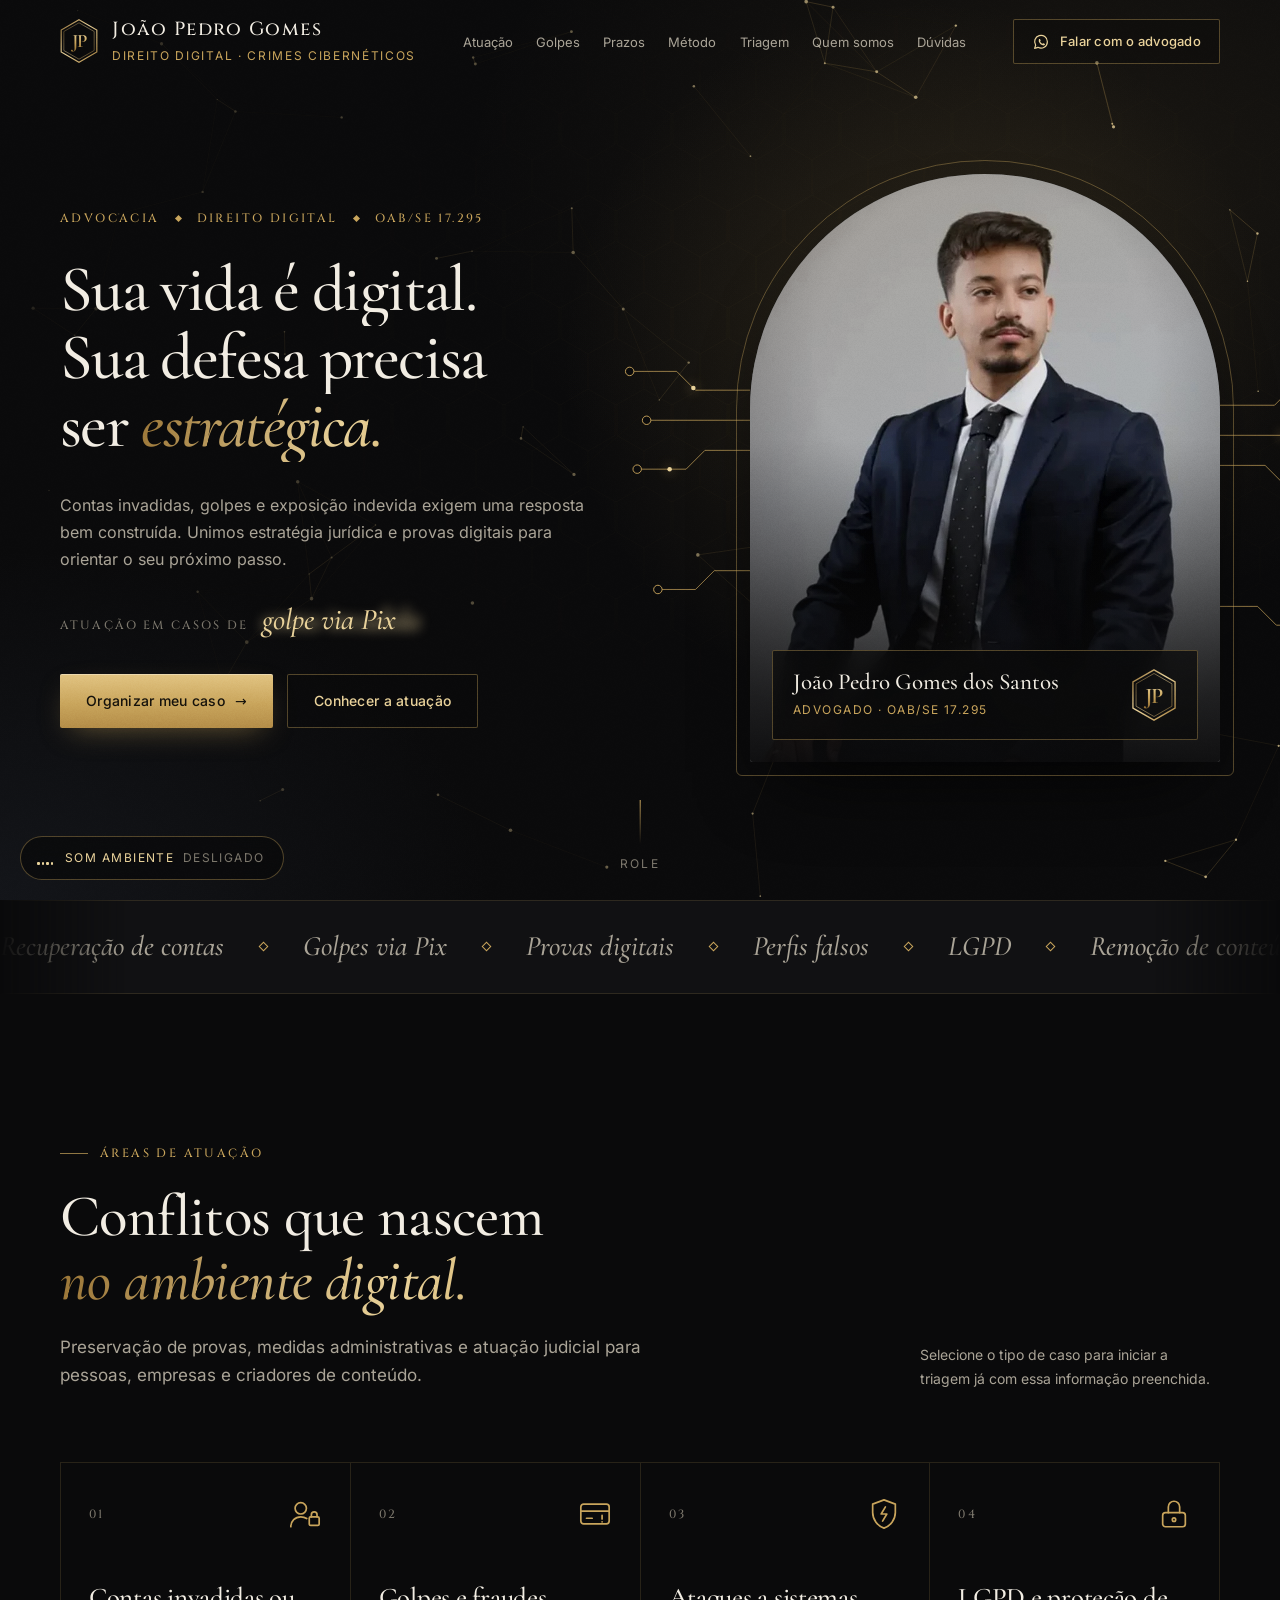
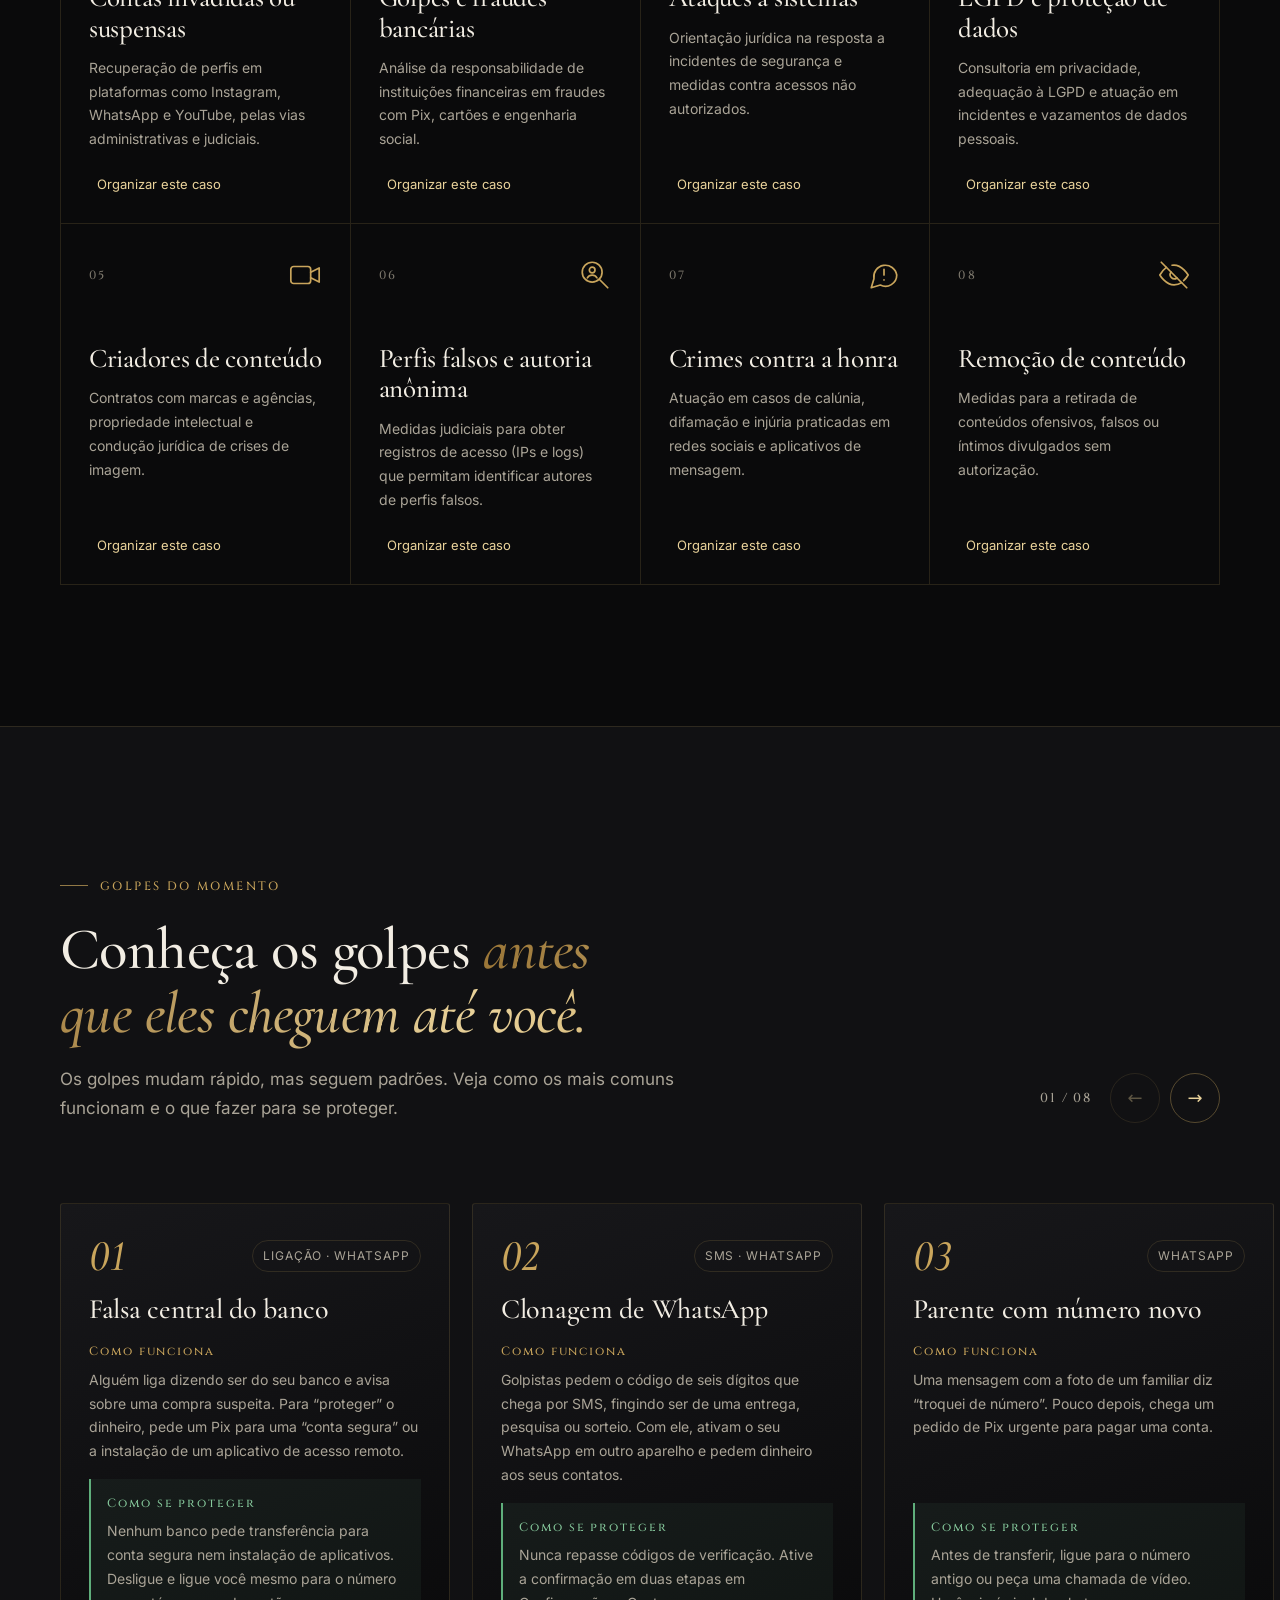
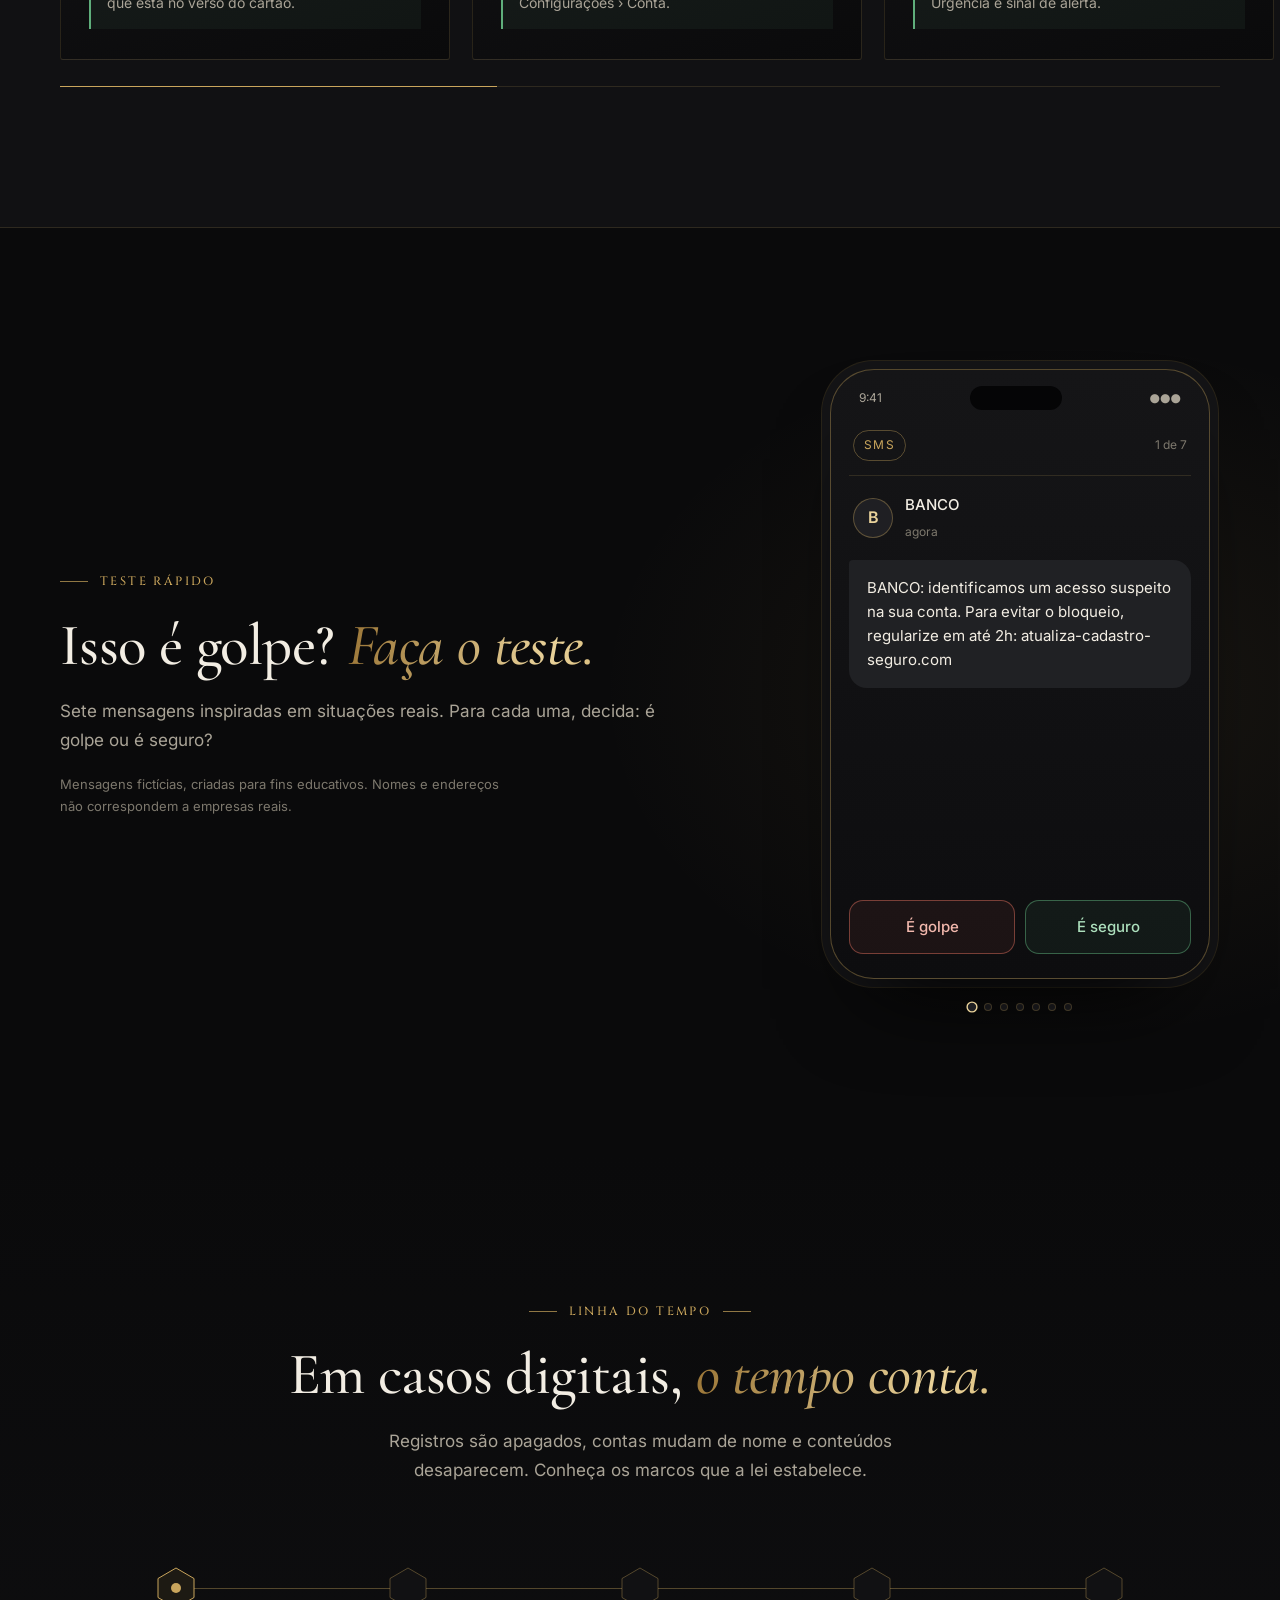
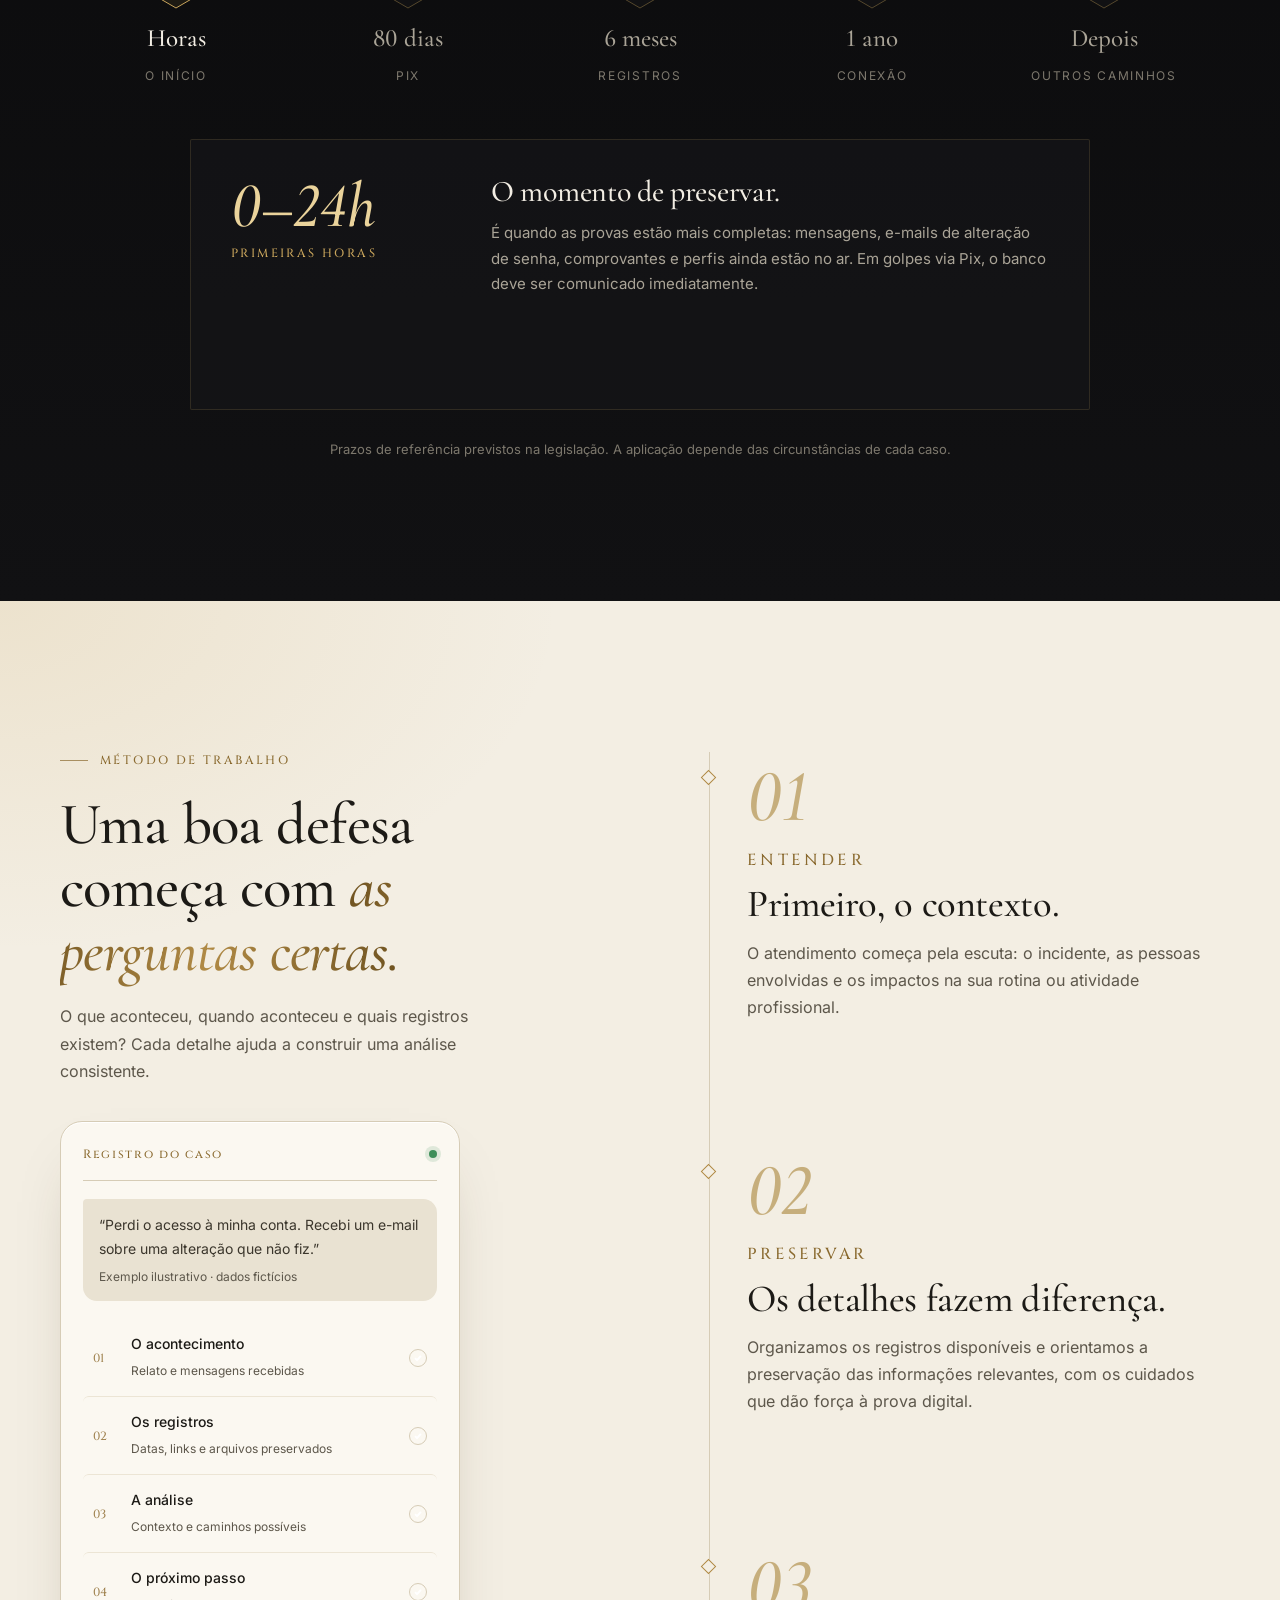
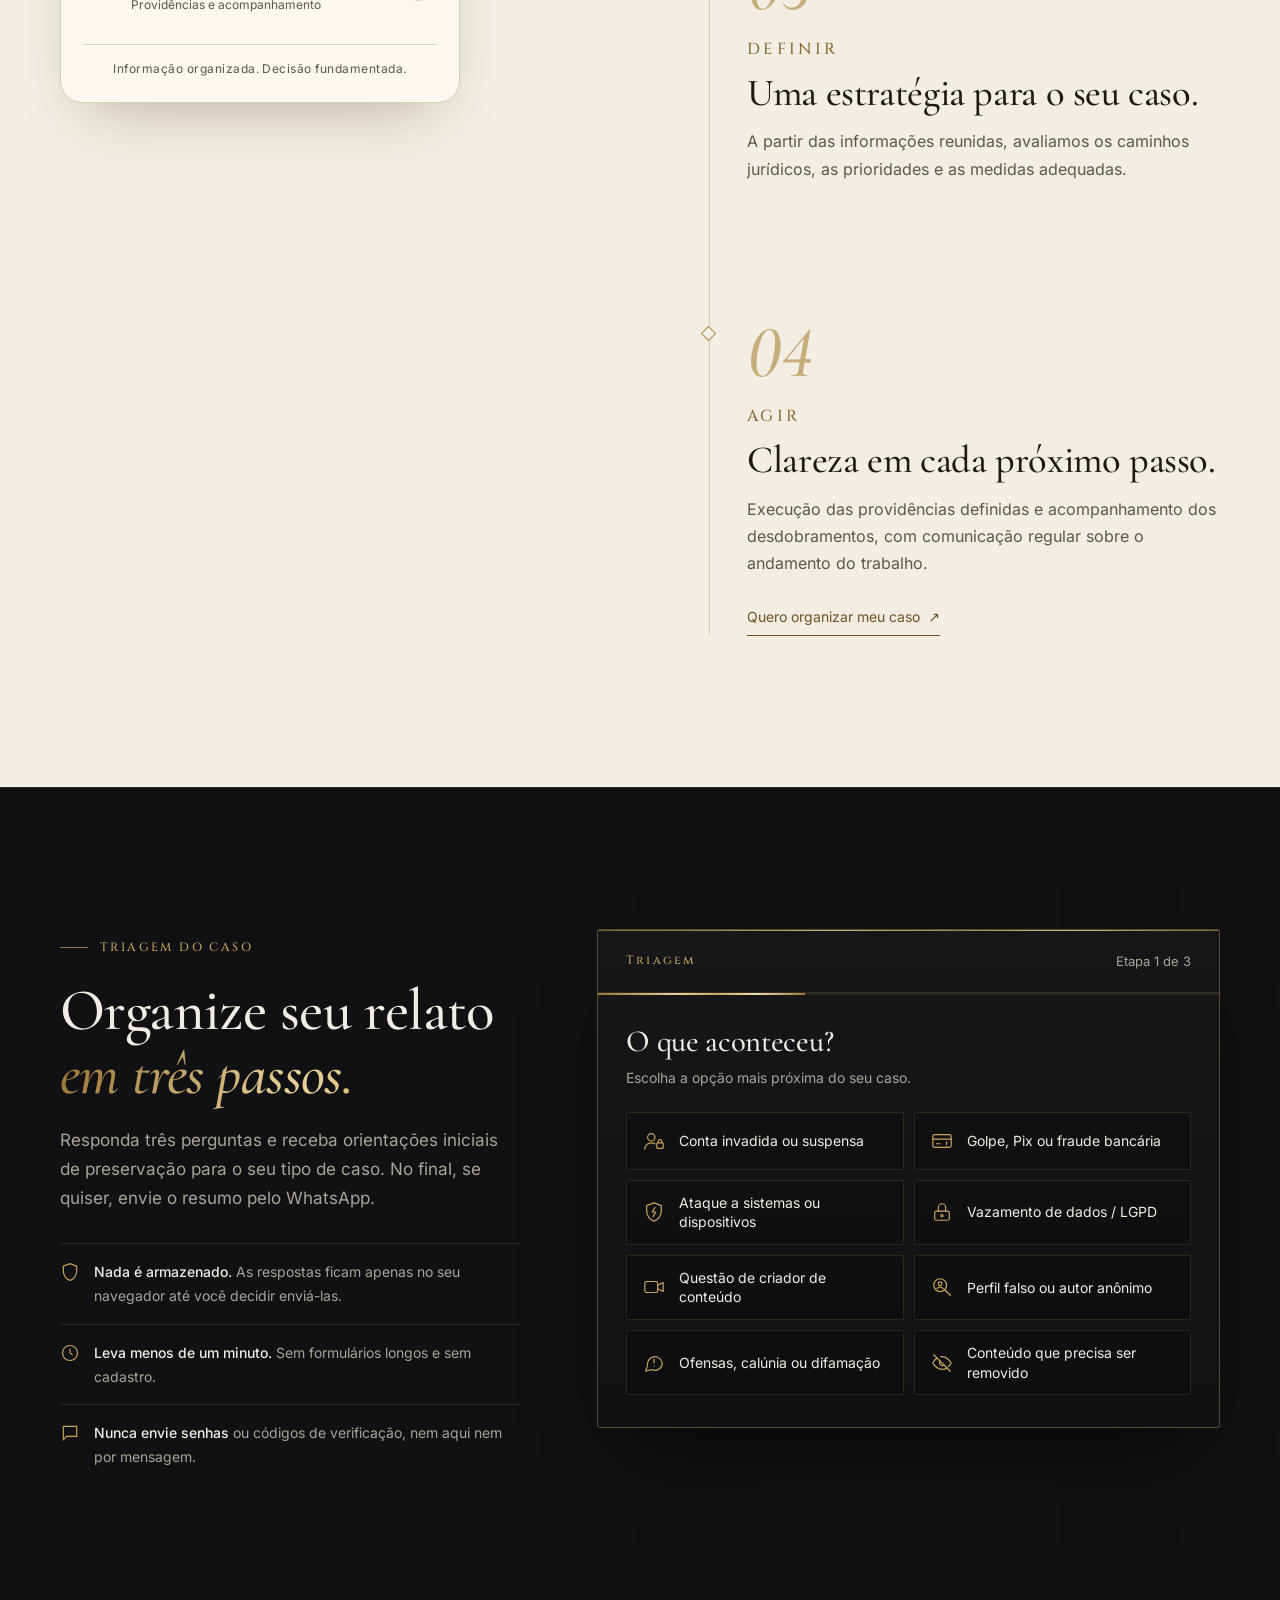
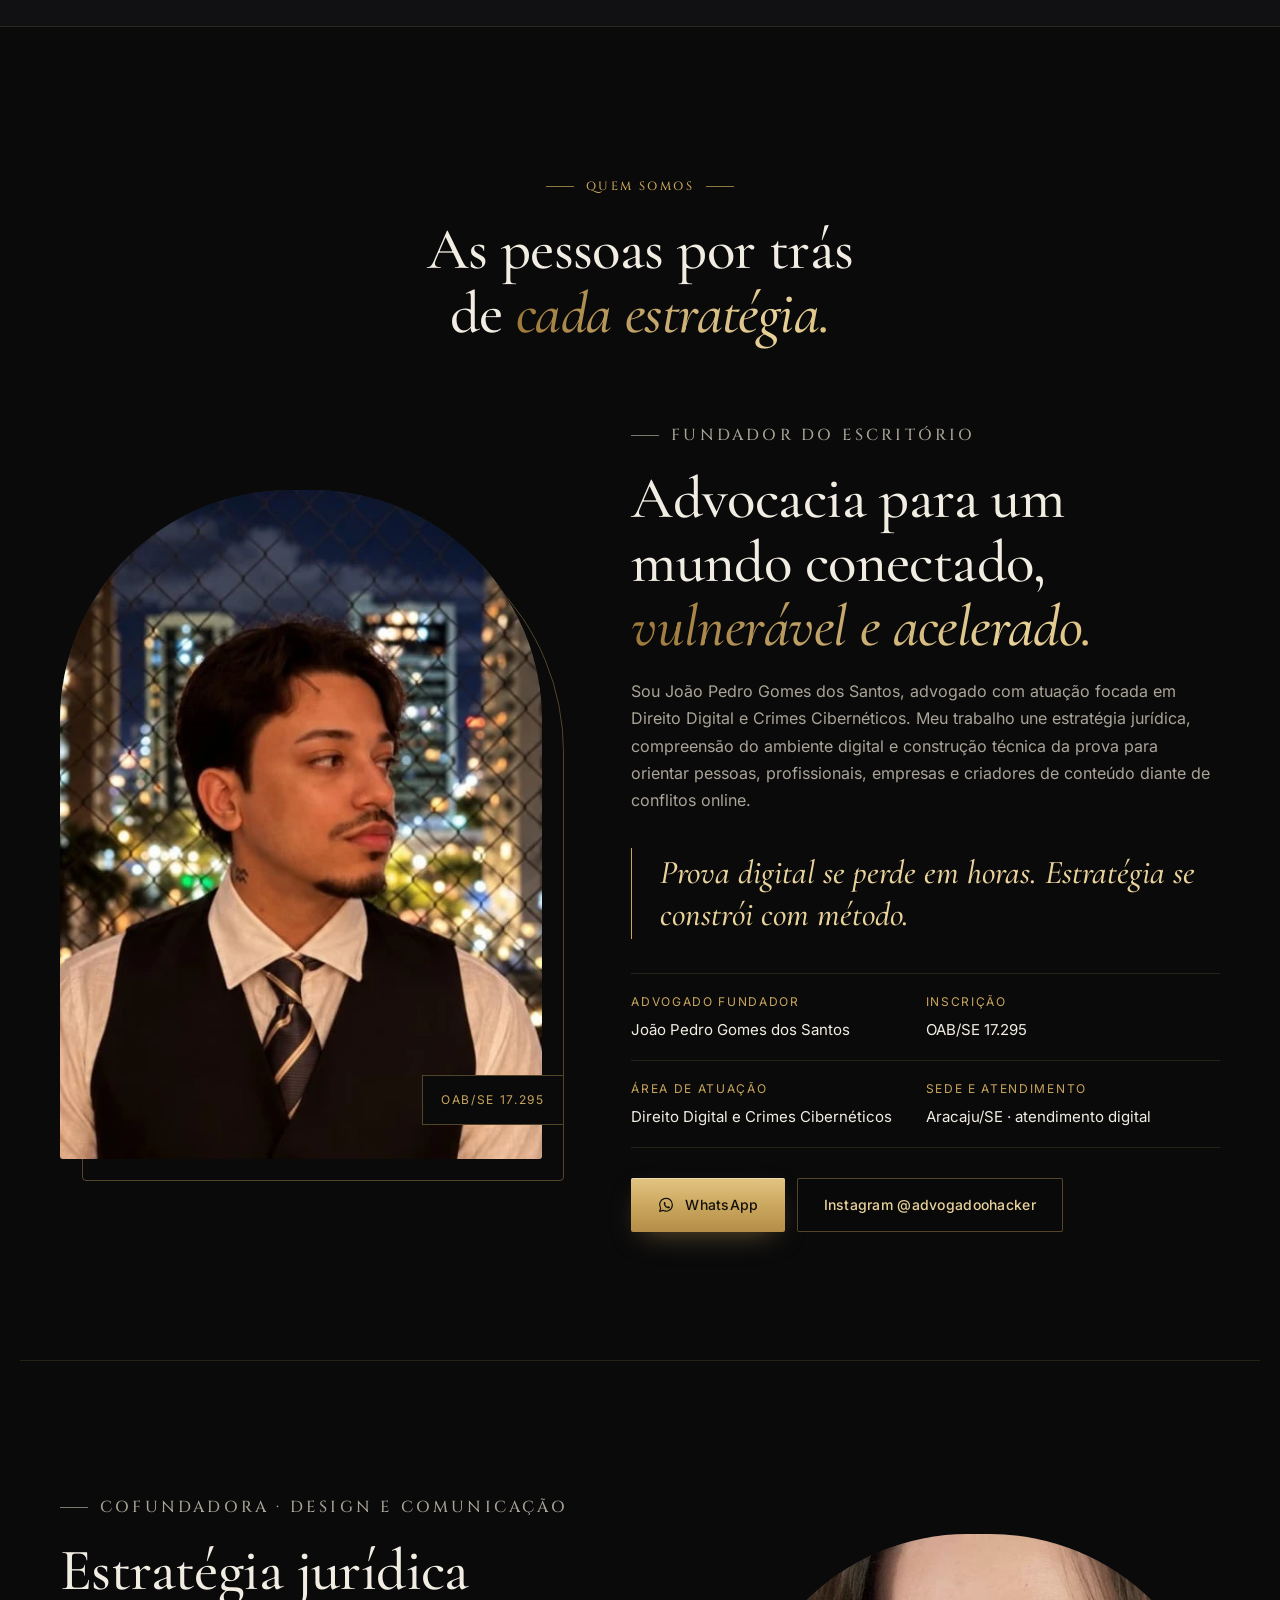
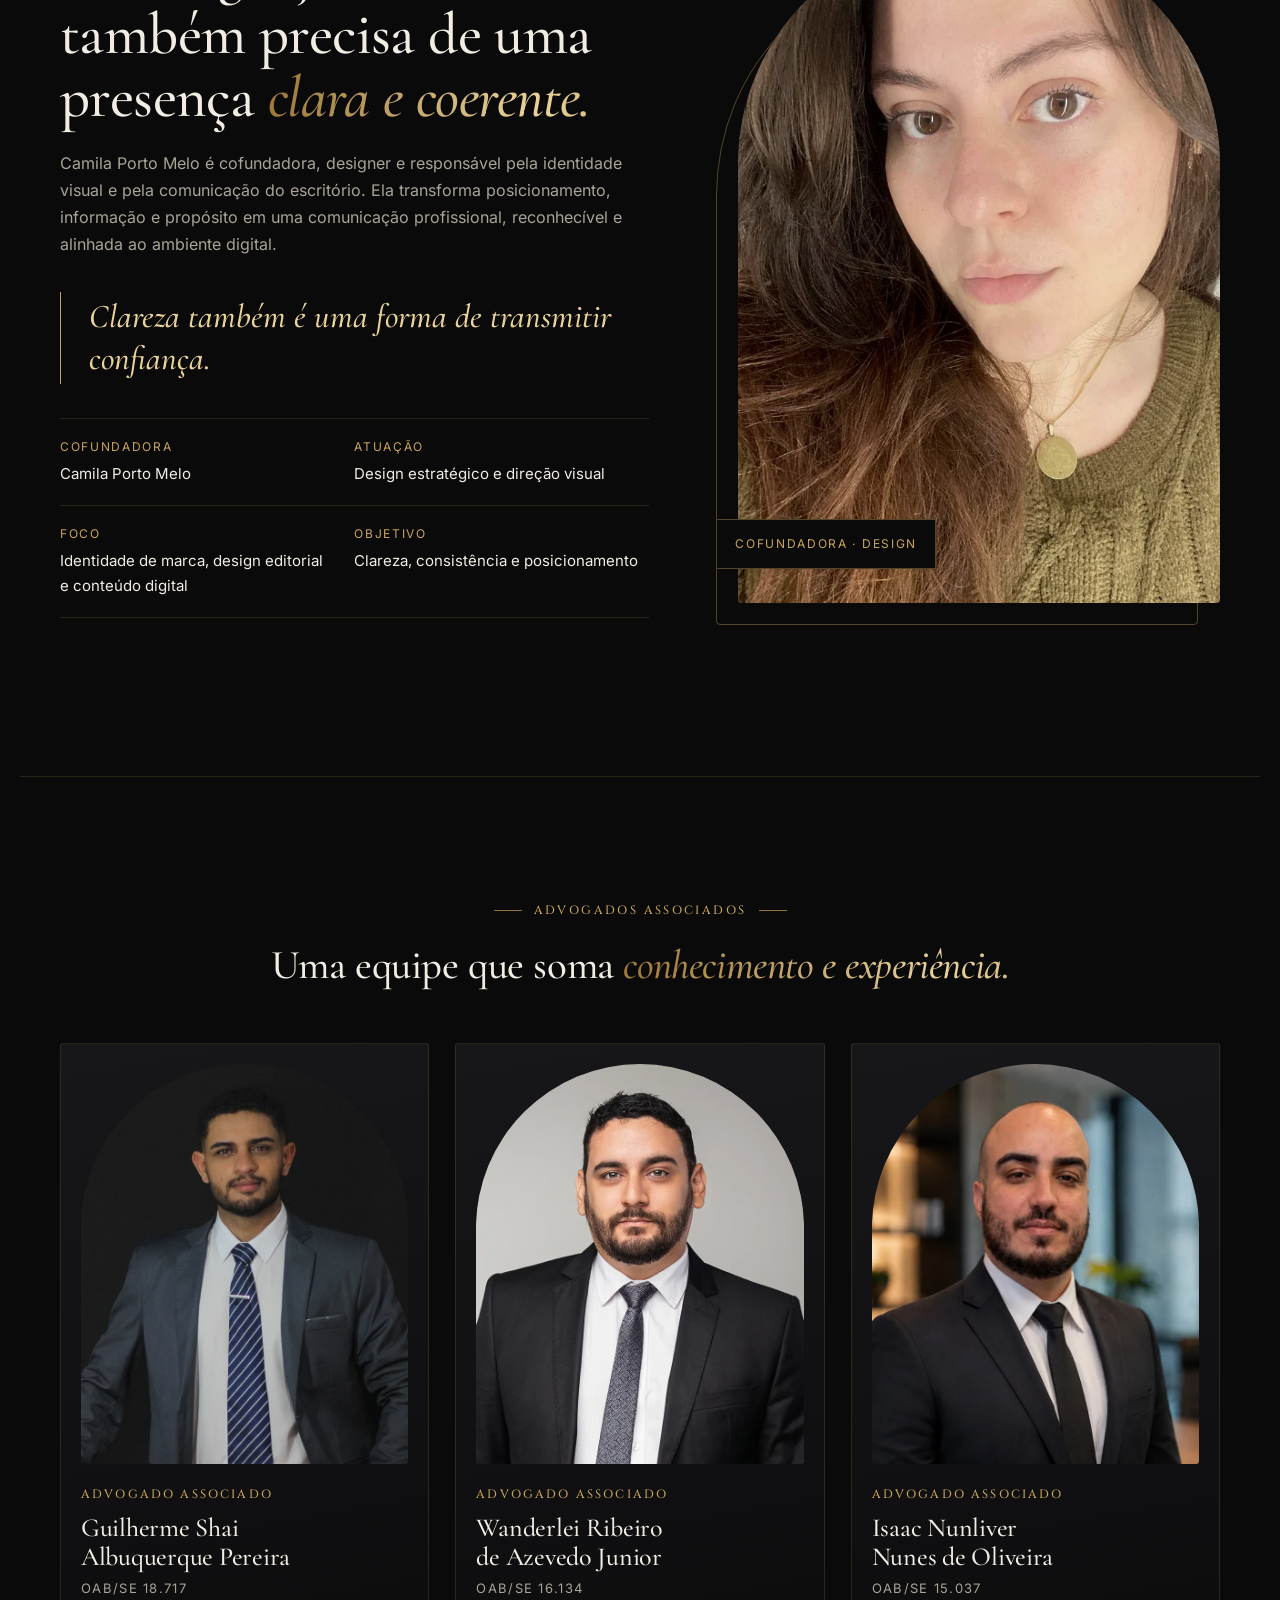
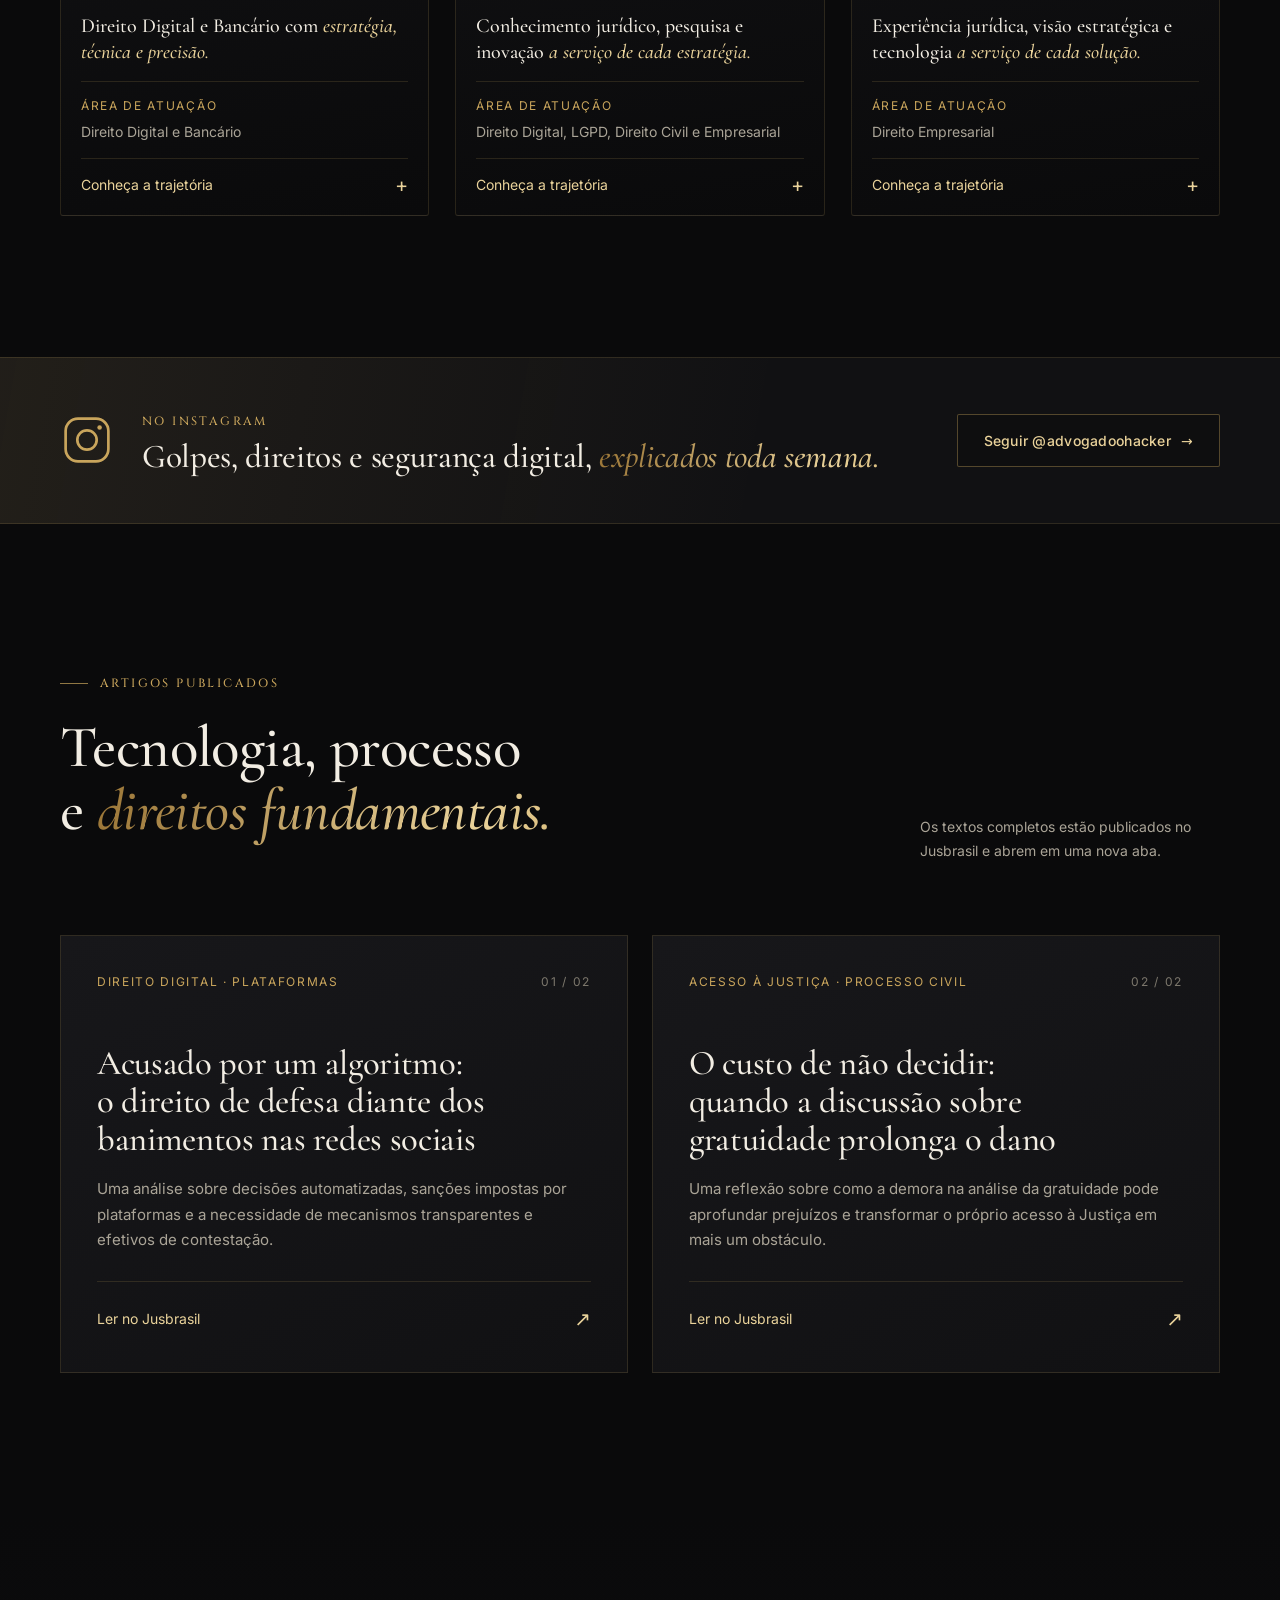
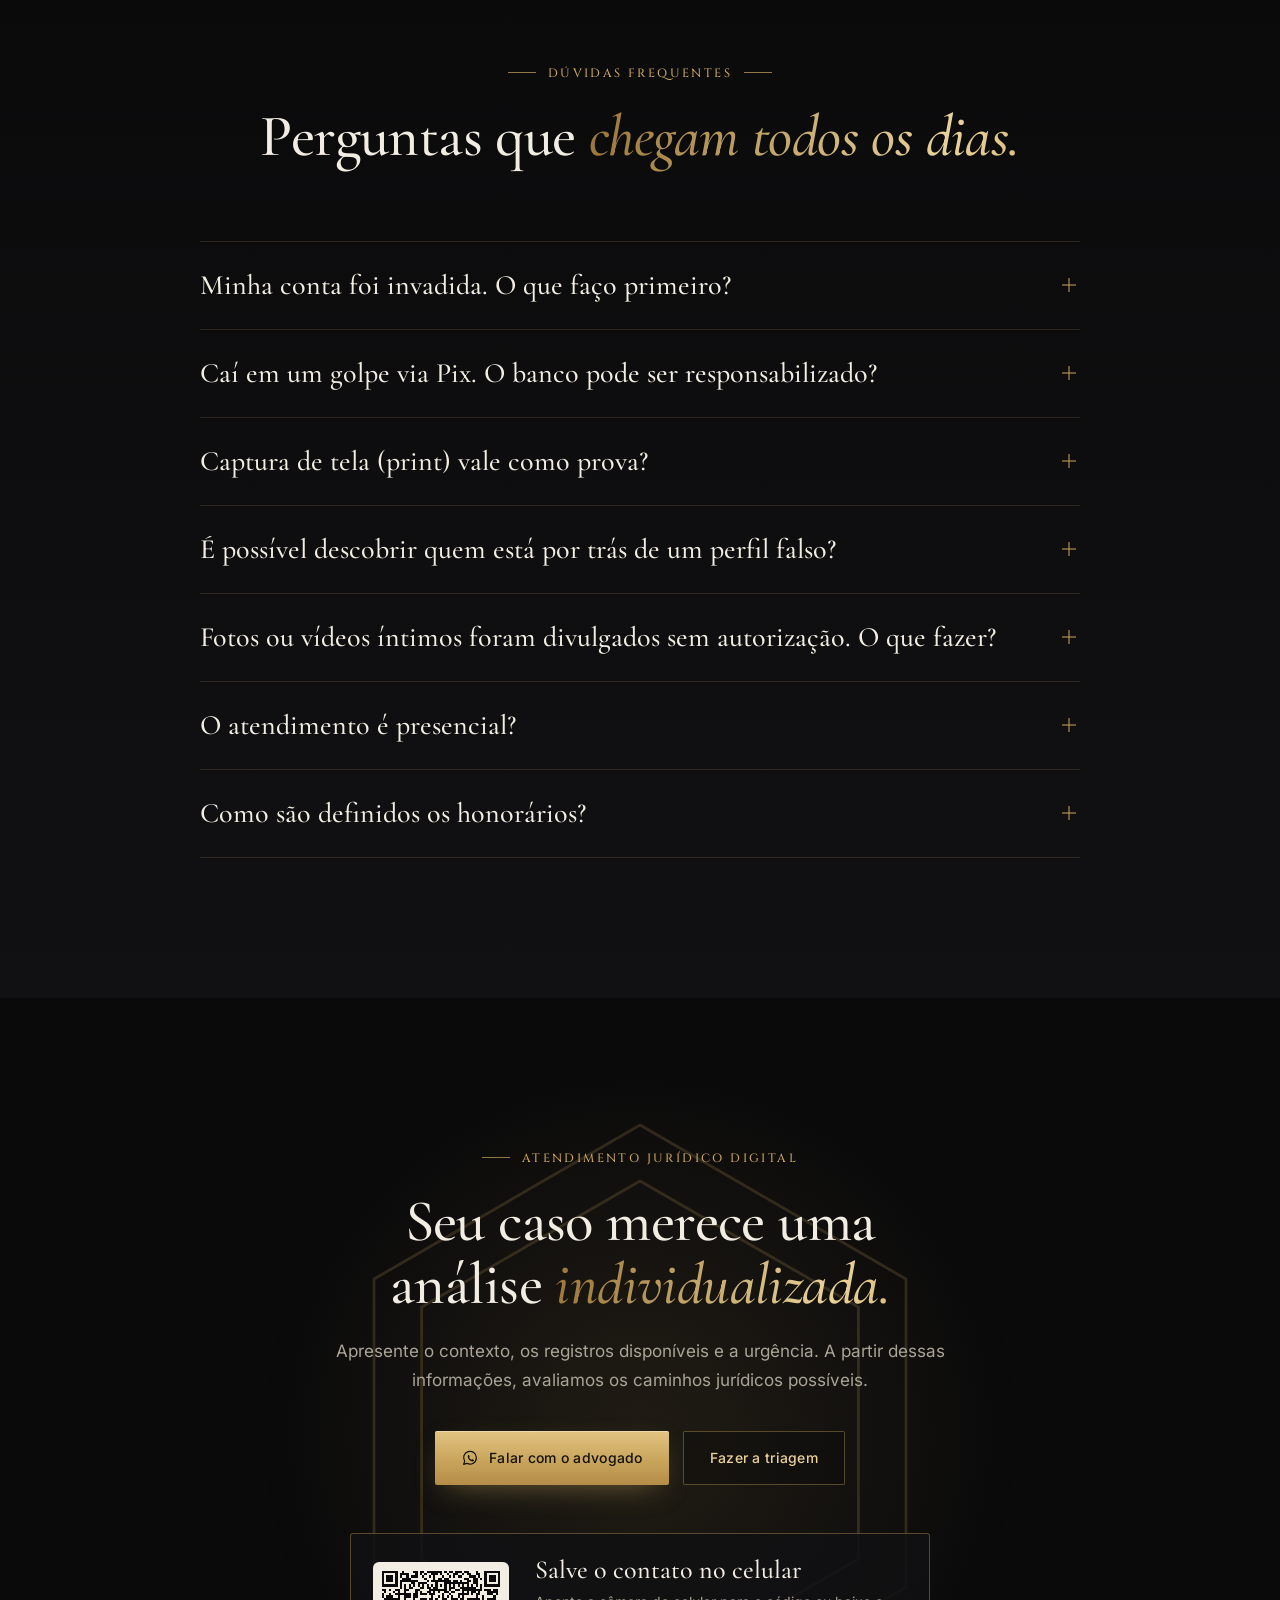
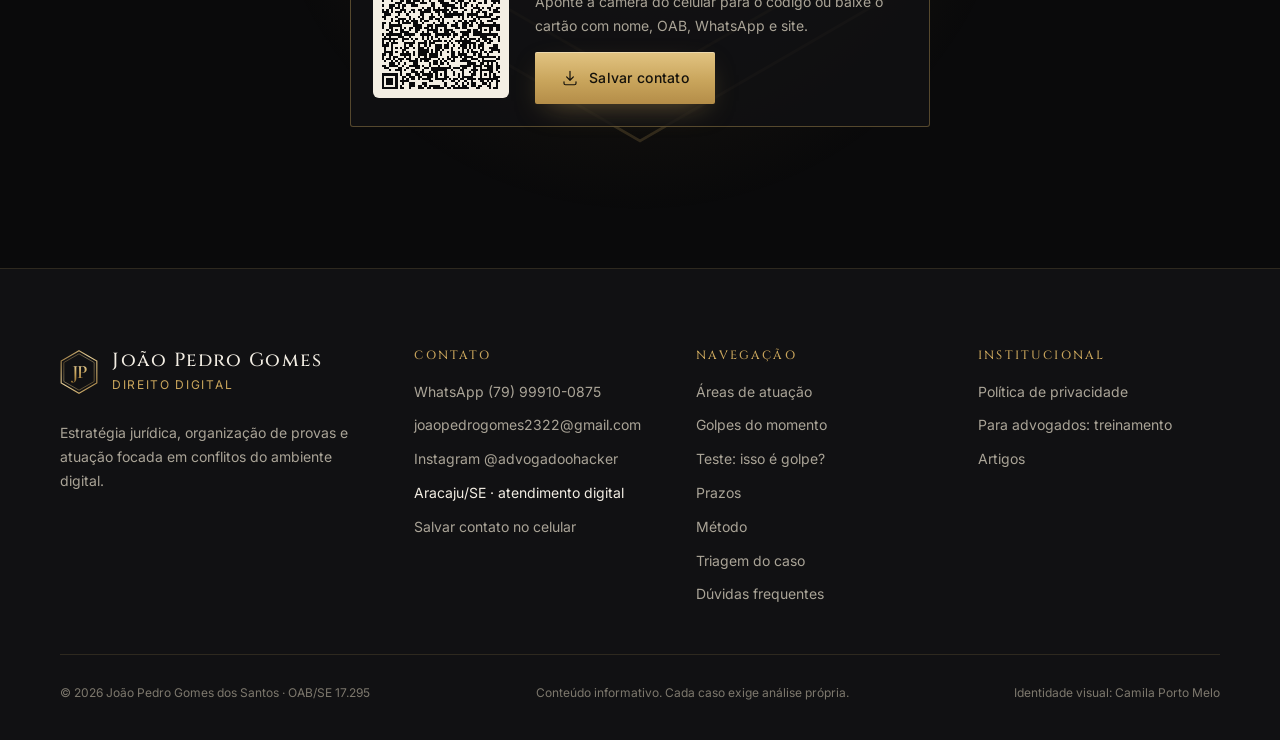
==== site-arquivo-unico/index.html @ 12b0c53c "Quem somos com hierarquia: fundadores em destaque e bloco de associados - João (fundador) e, logo ap" ====
<!DOCTYPE html>
<html lang="pt-BR">
<head>
  <meta charset="UTF-8">
  <meta name="viewport" content="width=device-width, initial-scale=1, viewport-fit=cover">
  <title>João Pedro Gomes | Direito Digital e Crimes Cibernéticos · OAB/SE 17.295</title>
  <meta name="description" content="Advocacia em Direito Digital e Crimes Cibernéticos: contas invadidas, golpes via Pix, perfis falsos, vazamento de dados e remoção de conteúdo. Atendimento digital a partir de Aracaju/SE.">
  <link rel="canonical" href="https://joaopedrogomesadvhacker.adv.br/">
  <meta name="theme-color" content="#0a0a0b">
  <meta name="color-scheme" content="dark">

  <meta property="og:type" content="website">
  <meta property="og:locale" content="pt_BR">
  <meta property="og:site_name" content="João Pedro Gomes · Advocacia">
  <meta property="og:url" content="https://joaopedrogomesadvhacker.adv.br/">
  <meta property="og:title" content="João Pedro Gomes | Direito Digital e Crimes Cibernéticos">
  <meta property="og:description" content="Estratégia jurídica e provas digitais para contas invadidas, golpes, perfis falsos e vazamentos de dados. OAB/SE 17.295.">
  <meta property="og:image" content="https://joaopedrogomesadvhacker.adv.br/og-image.jpg">
  <meta property="og:image:width" content="1200">
  <meta property="og:image:height" content="630">
  <meta property="og:image:alt" content="Logo João Pedro Gomes — Direito Digital e Crimes Cibernéticos">
  <meta name="twitter:card" content="summary_large_image">
  <meta name="twitter:title" content="João Pedro Gomes | Direito Digital e Crimes Cibernéticos">
  <meta name="twitter:description" content="Estratégia jurídica e provas digitais. OAB/SE 17.295.">
  <meta name="twitter:image" content="https://joaopedrogomesadvhacker.adv.br/og-image.jpg">

  <link rel="icon" href="/favicon.ico" sizes="32x32">
  <link rel="icon" href="/icon-512.png" type="image/png" sizes="512x512">
  <link rel="apple-touch-icon" href="/apple-touch-icon.png">
  <style>
/* =========================================================
   João Pedro Gomes — Direito Digital e Crimes Cibernéticos
   Folha de estilo única (todas as páginas)
   ========================================================= */

/* ---------- Fontes (hospedadas no próprio site: sem envio de IP ao Google) ---------- */
@font-face { font-family: "Cormorant Garamond"; font-style: normal; font-weight: 500; font-display: swap; src: url("[data-uri]") format("woff2"); }
@font-face { font-family: "Cormorant Garamond"; font-style: italic; font-weight: 500; font-display: swap; src: url("[data-uri]") format("woff2"); }
@font-face { font-family: "Cormorant Garamond"; font-style: normal; font-weight: 600; font-display: swap; src: url("[data-uri]") format("woff2"); }
@font-face { font-family: "Inter"; font-style: normal; font-weight: 400; font-display: swap; src: url("[data-uri]") format("woff2"); }
@font-face { font-family: "Inter"; font-style: normal; font-weight: 500; font-display: swap; src: url("[data-uri]") format("woff2"); }
@font-face { font-family: "Inter"; font-style: normal; font-weight: 600; font-display: swap; src: url("[data-uri]") format("woff2"); }
@font-face { font-family: "Cinzel"; font-style: normal; font-weight: 500; font-display: swap; src: url("[data-uri]") format("woff2"); }

/* ---------- Tokens (paleta alinhada ao dourado da logo) ---------- */
:root {
  --ink: #0a0a0b;
  --ink-2: #111113;
  --ink-3: #17171a;
  --ink-4: #1f1f23;
  --line: rgba(201, 165, 92, .16);
  --line-strong: rgba(201, 165, 92, .38);

  --gold: #c9a55c;
  --gold-hi: #ead39b;
  --gold-lo: #8e6a2f;
  --gold-grad: linear-gradient(100deg, #9a7536 0%, #e9d29a 38%, #c9a55c 58%, #f1dfae 76%, #9a7536 100%);

  --text: #f2ede3;
  --muted: #aaa497;
  --faint: #7d786d;

  --ivory: #f3eee3;
  --ivory-2: #e9e2d2;
  --ivory-ink: #1c1a16;
  --ivory-muted: #5d574b;
  --ivory-line: #d6ccb6;

  --f-display: "Cormorant Garamond", "Cormorant", Georgia, "Times New Roman", serif;
  --f-caps: "Cinzel", "Trajan Pro", Georgia, serif;
  --f-text: "Inter", system-ui, -apple-system, "Segoe UI", Roboto, Arial, sans-serif;

  --ease: cubic-bezier(.2, .7, .2, 1);
  --header-h: 84px;
  --gutter: clamp(20px, 4vw, 40px);
}

/* ---------- Base ---------- */
*, *::before, *::after { box-sizing: border-box; }
* { margin: 0; padding: 0; }
html { background: var(--ink); scroll-behavior: smooth; scroll-padding-top: calc(var(--header-h) + 16px); -webkit-text-size-adjust: 100%; }
body {
  font-family: var(--f-text); font-size: 16px; line-height: 1.7; color: var(--text);
  background: var(--ink); overflow-x: hidden; -webkit-font-smoothing: antialiased; text-rendering: optimizeLegibility;
}
/* textura de grão sutil sobre todo o site (sensação de papel/impressão) */
body::after {
  content: ""; position: fixed; inset: 0; z-index: 9999; pointer-events: none;
  background-image: url("[data-uri]"); opacity: .35; mix-blend-mode: overlay;
}
img, svg { display: block; max-width: 100%; }
a { color: inherit; text-decoration: none; }
ul, ol { list-style: none; }
button { font: inherit; color: inherit; background: none; border: 0; cursor: pointer; }
::selection { background: var(--gold); color: var(--ink); }
:focus-visible { outline: 2px solid var(--gold-hi); outline-offset: 4px; border-radius: 2px; }
[hidden] { display: none !important; }
.sr-only { position: absolute !important; width: 1px; height: 1px; padding: 0; margin: -1px; overflow: hidden; clip: rect(0 0 0 0); white-space: nowrap; border: 0; }

.container { width: 100%; max-width: 1240px; margin-inline: auto; padding-inline: var(--gutter); }

.skip-link {
  position: fixed; top: 12px; left: 12px; z-index: 3000; padding: 12px 18px;
  background: var(--gold-hi); color: var(--ink); font-weight: 600; border-radius: 3px;
  transform: translateY(-200%); transition: transform .2s var(--ease);
}
.skip-link:focus { transform: none; }

/* ---------- Tipografia ---------- */
h1, h2, h3, h4 { font-family: var(--f-display); font-weight: 500; line-height: 1.08; letter-spacing: -.01em; }
h1, h2, h3, h4, .tl-panel .big, .tl-node strong, .m-step .num, .rotator, .quote { font-variant-numeric: lining-nums; }
.eyebrow {
  display: inline-flex; align-items: center; gap: 12px;
  font-family: var(--f-caps); font-size: 12px; letter-spacing: .2em; text-transform: uppercase; color: var(--gold);
  margin-bottom: 22px;
}
.eyebrow::before { content: ""; width: 28px; height: 1px; background: currentColor; opacity: .7; }
.eyebrow.no-rule::before { display: none; }
.section-title { font-size: clamp(36px, 4.6vw, 60px); margin-bottom: 20px; text-wrap: balance; }
.section-title em, .gold-text {
  font-style: italic; background: var(--gold-grad); background-size: 220% 100%;
  -webkit-background-clip: text; background-clip: text; color: transparent;
}
.lead { font-size: 17px; color: var(--muted); max-width: 620px; }

/* ---------- Botões ---------- */
.btn {
  position: relative; display: inline-flex; align-items: center; justify-content: center; gap: 10px;
  min-height: 52px; padding: 14px 26px; border-radius: 2px; overflow: hidden; isolation: isolate;
  font-family: var(--f-text); font-size: 14px; font-weight: 500; letter-spacing: .02em; white-space: nowrap;
  transition: transform .3s var(--ease), background-color .3s, color .3s, border-color .3s, box-shadow .3s;
}
.btn svg { width: 18px; height: 18px; flex-shrink: 0; }
.btn-gold { color: #14110b; background: linear-gradient(180deg, #e2c482, #c9a55c 55%, #b48d48); box-shadow: 0 10px 30px -12px rgba(201, 165, 92, .55), inset 0 1px 0 rgba(255, 255, 255, .35); }
/* brilho que atravessa o botão ao passar o mouse */
.btn-gold::after {
  content: ""; position: absolute; inset: -20% auto -20% -60%; width: 45%; z-index: -1;
  background: linear-gradient(100deg, transparent, rgba(255, 255, 255, .55), transparent);
  transform: skewX(-20deg); transition: left .7s var(--ease);
}
.btn-gold:hover { transform: translateY(-2px); box-shadow: 0 16px 36px -12px rgba(201, 165, 92, .7), inset 0 1px 0 rgba(255, 255, 255, .35); }
.btn-gold:hover::after { left: 120%; }
.btn-line { color: var(--gold-hi); border: 1px solid var(--line-strong); background: rgba(10, 10, 11, .35); }
.btn-line:hover { border-color: var(--gold-hi); background: rgba(201, 165, 92, .08); transform: translateY(-2px); }
.btn .arrow { transition: transform .3s var(--ease); }
.btn:hover .arrow { transform: translateX(4px); }

.text-link { display: inline-flex; align-items: center; gap: 8px; color: var(--gold-hi); font-size: 14px; padding-block: 6px; border-bottom: 1px solid currentColor; }
.text-link span { transition: transform .3s var(--ease); }
.text-link:hover span { transform: translate(3px, -3px); }

/* ---------- Logo ---------- */
.logo-mark { width: 38px; height: 44px; flex-shrink: 0; }
.logo-mark .hex-out, .logo-mark .hex-in { fill: none; stroke: url(#goldStroke); }
.brand { display: inline-flex; align-items: center; gap: 14px; }
.brand-name { font-family: var(--f-caps); font-size: 19px; letter-spacing: .08em; line-height: 1.1; color: var(--text); }
.brand-sub { display: block; font-family: var(--f-text); font-size: 12px; letter-spacing: .14em; text-transform: uppercase; color: var(--gold); margin-top: 3px; }

/* ---------- Header ---------- */
.site-header {
  position: fixed; inset: 0 0 auto; z-index: 1000; height: var(--header-h);
  transition: height .4s var(--ease), background-color .4s, border-color .4s, backdrop-filter .4s;
  border-bottom: 1px solid transparent;
}
.site-header.is-scrolled { --header-h: 68px; height: 68px; background: rgba(10, 10, 11, .82); border-color: var(--line); backdrop-filter: blur(14px) saturate(1.2); -webkit-backdrop-filter: blur(14px) saturate(1.2); }
.header-inner { height: 100%; display: flex; align-items: center; justify-content: space-between; gap: 24px; }
.main-nav ul { display: flex; gap: clamp(14px, 1.8vw, 28px); }
.main-nav a { position: relative; font-size: 13px; color: var(--muted); padding-block: 8px; transition: color .25s; }
.main-nav a::after { content: ""; position: absolute; left: 0; right: 0; bottom: 2px; height: 1px; background: var(--gold); transform: scaleX(0); transform-origin: left; transition: transform .35s var(--ease); }
.main-nav a:hover, .main-nav a[aria-current] { color: var(--gold-hi); }
.main-nav a:hover::after, .main-nav a[aria-current]::after { transform: scaleX(1); }
.header-cta { min-height: 44px; padding: 10px 18px; font-size: 13px; }
.menu-btn { display: none; width: 46px; height: 46px; align-items: center; justify-content: center; border: 1px solid var(--line-strong); border-radius: 2px; }
.menu-btn span, .menu-btn span::before, .menu-btn span::after { display: block; width: 18px; height: 1.5px; background: var(--gold-hi); position: relative; transition: transform .3s var(--ease), background-color .2s; }
.menu-btn span::before, .menu-btn span::after { content: ""; position: absolute; left: 0; }
.menu-btn span::before { top: -6px; } .menu-btn span::after { top: 6px; }
.menu-btn[aria-expanded="true"] span { background: transparent; }
.menu-btn[aria-expanded="true"] span::before { transform: translateY(6px) rotate(45deg); }
.menu-btn[aria-expanded="true"] span::after { transform: translateY(-6px) rotate(-45deg); }
.mobile-nav {
  position: fixed; inset: var(--header-h) 0 0; z-index: 999; background: var(--ink);
  padding: 28px var(--gutter) 40px; overflow-y: auto; opacity: 0; visibility: hidden; transform: translateY(-8px);
  transition: opacity .3s, transform .3s var(--ease), visibility .3s;
}
.mobile-nav.is-open { opacity: 1; visibility: visible; transform: none; }
.mobile-nav li a { display: flex; justify-content: space-between; align-items: baseline; padding: 16px 0; border-bottom: 1px solid var(--line); font-family: var(--f-display); font-size: 28px; }
.mobile-nav li a small { font-family: var(--f-caps); font-size: 12px; color: var(--gold); letter-spacing: .15em; }
.mobile-nav .btn { width: 100%; margin-top: 28px; }

/* ---------- Revelação ao rolar ---------- */
.js .reveal { opacity: 0; transform: translateY(28px); transition: opacity .9s var(--ease), transform .9s var(--ease); transition-delay: calc(var(--i, 0) * 90ms); }
.js .reveal.is-in { opacity: 1; transform: none; }

/* ---------- HERO ---------- */
.hero { position: relative; min-height: min(100svh, 980px); display: flex; align-items: center; padding: calc(var(--header-h) + 48px) 0 96px; overflow: hidden; isolation: isolate; }
.hero-bg { position: absolute; inset: 0; z-index: -1; pointer-events: none;
  background:
    radial-gradient(600px circle at var(--px, 72%) var(--py, 40%), rgba(201, 165, 92, .13), transparent 60%),
    radial-gradient(900px 600px at 85% 20%, rgba(201, 165, 92, .08), transparent 70%),
    radial-gradient(700px 500px at 0% 100%, rgba(60, 70, 90, .18), transparent 70%),
    var(--ink);
}
.hero-bg::before { /* malha hexagonal muito sutil */
  content: ""; position: absolute; inset: 0; opacity: .5;
  background-image: url("data:image/svg+xml,%3Csvg xmlns='http://www.w3.org/2000/svg' width='56' height='97' viewBox='0 0 56 97'%3E%3Cpath d='M28 1 55 16.5v31L28 63 1 47.5v-31z M28 63v34 M1 16.5 0 16 M55 16.5l1-.5' fill='none' stroke='%23c9a55c' stroke-opacity='.07'/%3E%3C/svg%3E");
  -webkit-mask-image: radial-gradient(ellipse at 70% 40%, #000 0%, transparent 70%); mask-image: radial-gradient(ellipse at 70% 40%, #000 0%, transparent 70%);
}
.hero-grid { display: grid; grid-template-columns: 1.08fr .92fr; gap: clamp(40px, 6vw, 96px); align-items: center; }
.hero-kicker { display: flex; flex-wrap: wrap; align-items: center; gap: 10px 16px; margin-bottom: 30px; font-family: var(--f-caps); font-size: 12px; letter-spacing: .2em; text-transform: uppercase; color: var(--gold); }
.hero-kicker .dot { width: 5px; height: 5px; background: var(--gold); transform: rotate(45deg); }
.hero-title { font-size: clamp(46px, 5.1vw, 78px); line-height: .98; letter-spacing: -.025em; margin-bottom: 30px; }
.hero-title .line { display: block; overflow: hidden; padding-bottom: .06em; }
.hero-title .line > span { display: inline-block; }
.js .hero-title .line > span { transform: translateY(105%); transition: transform 1.1s var(--ease); transition-delay: calc(var(--i, 0) * 120ms + 150ms); }
.js .is-loaded .hero-title .line > span { transform: none; }
.hero-title .gold-text { animation: sheen 9s ease-in-out infinite; padding-right: .08em; }
@keyframes sheen { 0%, 100% { background-position: 0% 50%; } 50% { background-position: 100% 50%; } }
.hero-sub { font-size: clamp(16px, 1.25vw, 18px); color: var(--muted); max-width: 540px; margin-bottom: 30px; }

.rotator-line { display: flex; flex-wrap: wrap; align-items: baseline; gap: 6px 14px; margin-bottom: 38px; font-size: 15px; color: var(--faint); }
.rotator-line .label { font-family: var(--f-caps); font-size: 12px; letter-spacing: .18em; text-transform: uppercase; }
.rotator { display: inline-grid; font-family: var(--f-display); font-size: 30px; font-style: italic; color: var(--gold-hi); line-height: 1.1; }
.rotator > span { grid-area: 1 / 1; opacity: 0; transform: translateY(14px); filter: blur(6px); transition: opacity .6s var(--ease), transform .6s var(--ease), filter .6s var(--ease); white-space: nowrap; }
.rotator > span.is-active { opacity: 1; transform: none; filter: none; }
.rotator > span.is-leaving { opacity: 0; transform: translateY(-14px); filter: blur(6px); }
.hero-actions { display: flex; flex-wrap: wrap; gap: 14px; }

/* retrato */
.hero-visual { position: relative; justify-self: end; width: 100%; max-width: 470px; }
.circuit { position: absolute; z-index: 0; max-width: none; width: 160%; left: -30%; top: 8%; pointer-events: none; overflow: visible; }
.circuit .trace { fill: none; stroke: var(--gold); stroke-width: 1; stroke-dasharray: var(--len, 600); stroke-dashoffset: var(--len, 600); opacity: .75; }
.circuit .node { fill: var(--ink); stroke: var(--gold); stroke-width: 1; opacity: 0; transition: opacity .6s .9s; }
.circuit .pulse { fill: var(--gold-hi); filter: drop-shadow(0 0 6px var(--gold)); opacity: 0; transition: opacity .6s 2.2s; }
.is-loaded .circuit .trace { animation: draw 2.4s var(--ease) forwards; animation-delay: calc(var(--d, 0) * 1ms + 400ms); }
.is-loaded .circuit .node, .is-loaded .circuit .pulse { opacity: 1; }
@keyframes draw { to { stroke-dashoffset: 0; } }
.portrait { position: relative; z-index: 1; aspect-ratio: 4 / 5; border-radius: 240px 240px 3px 3px; overflow: hidden; background: #2a2a2e; box-shadow: 0 40px 80px -30px rgba(0, 0, 0, .9); }
.portrait img { width: 100%; height: 100%; object-fit: cover; object-position: 50% 8%; filter: brightness(.9) contrast(1.06) saturate(.9); transform: scale(1.06); transition: transform 1.8s var(--ease); }
.is-loaded .portrait img { transform: scale(1); }
.portrait::after { content: ""; position: absolute; inset: 0; background: linear-gradient(180deg, transparent 45%, rgba(10, 10, 11, .25) 65%, rgba(10, 10, 11, .92) 100%), radial-gradient(90% 70% at 50% 30%, transparent 40%, rgba(10, 10, 11, .55)), linear-gradient(160deg, rgba(201, 165, 92, .14), transparent 45%); }
.portrait-frame { position: absolute; inset: -14px; z-index: 2; border: 1px solid var(--line-strong); border-radius: 254px 254px 6px 6px; pointer-events: none; }
.id-card { position: absolute; z-index: 3; left: 22px; right: 22px; bottom: 22px; padding: 18px 20px; display: flex; align-items: center; justify-content: space-between; gap: 16px;
  background: rgba(10, 10, 11, .72); border: 1px solid var(--line-strong); backdrop-filter: blur(10px); -webkit-backdrop-filter: blur(10px); border-radius: 2px; }
.id-card strong { display: block; font-family: var(--f-display); font-size: 23px; font-weight: 500; line-height: 1.15; }
.id-card span { display: block; font-size: 12px; letter-spacing: .12em; text-transform: uppercase; color: var(--gold); margin-top: 4px; }
.id-card .seal { width: 46px; height: 52px; flex-shrink: 0; }
.scroll-cue { position: absolute; left: 50%; bottom: 26px; transform: translateX(-50%); display: flex; flex-direction: column; align-items: center; gap: 10px; font-size: 12px; letter-spacing: .2em; text-transform: uppercase; color: var(--faint); }
.scroll-cue i { width: 1px; height: 44px; background: linear-gradient(var(--gold), transparent); animation: cue 2.4s var(--ease) infinite; transform-origin: top; }
@keyframes cue { 0% { transform: scaleY(0); opacity: 1; } 70% { transform: scaleY(1); opacity: 1; } 100% { transform: scaleY(1); opacity: 0; } }

/* ---------- Faixa em movimento (áreas) ---------- */
.marquee { border-block: 1px solid var(--line); background: var(--ink-2); overflow: hidden; padding-block: 22px; -webkit-mask-image: linear-gradient(90deg, transparent, #000 10%, #000 90%, transparent); mask-image: linear-gradient(90deg, transparent, #000 10%, #000 90%, transparent); }
.marquee-track { display: flex; width: max-content; animation: marquee 48s linear infinite; }
.marquee:hover .marquee-track { animation-play-state: paused; }
.marquee-track ul { display: flex; align-items: center; }
.marquee-track li { display: flex; align-items: center; gap: 36px; padding-right: 36px; font-family: var(--f-display); font-size: clamp(22px, 2.2vw, 30px); font-style: italic; color: var(--muted); white-space: nowrap; }
.marquee-track li::after { content: ""; width: 7px; height: 7px; border: 1px solid var(--gold); transform: rotate(45deg); }
@keyframes marquee { to { transform: translateX(-50%); } }

/* ---------- Seções ---------- */
.section { position: relative; padding: clamp(84px, 11vw, 150px) 0; }
.section-head { max-width: 760px; margin-bottom: clamp(44px, 6vw, 72px); }
.section-head.center { margin-inline: auto; text-align: center; }
.section-head.center .eyebrow::after { content: ""; width: 28px; height: 1px; background: currentColor; opacity: .7; }
.section-head.split { max-width: none; display: flex; justify-content: space-between; align-items: end; gap: 40px; }
.section-head.split > div { max-width: 720px; }
.section-head .side-note { max-width: 300px; font-size: 14px; color: var(--muted); }

/* ---------- Atuação ---------- */
.areas { display: grid; grid-template-columns: repeat(4, minmax(0, 1fr)); border-top: 1px solid var(--line); border-left: 1px solid var(--line); }
.area {
  position: relative; display: flex; flex-direction: column; min-height: 320px; padding: 34px 28px 28px;
  border-right: 1px solid var(--line); border-bottom: 1px solid var(--line); text-align: left; overflow: hidden; isolation: isolate;
  transition: background-color .4s;
}
/* holofote que segue o cursor */
.area::before { content: ""; position: absolute; inset: 0; z-index: -1; opacity: 0; transition: opacity .4s;
  background: radial-gradient(360px circle at var(--mx, 50%) var(--my, 50%), rgba(201, 165, 92, .14), transparent 65%); }
.area:hover::before, .area:focus-visible::before { opacity: 1; }
.area-num { font-family: var(--f-caps); font-size: 12px; letter-spacing: .2em; color: var(--faint); margin-bottom: 30px; display: flex; justify-content: space-between; align-items: center; }
.area-icon { width: 34px; height: 34px; color: var(--gold); stroke: currentColor; fill: none; stroke-width: 1.2; stroke-linecap: round; stroke-linejoin: round; transition: transform .5s var(--ease); }
.area:hover .area-icon { transform: translateY(-3px) scale(1.06); }
.area h3 { font-size: 27px; line-height: 1.12; margin: 22px 0 12px; }
.area p { font-size: 14px; color: var(--muted); line-height: 1.7; }
.area-go { margin-top: auto; padding-top: 22px; display: flex; align-items: center; gap: 8px; font-size: 13px; color: var(--gold-hi); }
.area-go::before { content: ""; width: 0; height: 1px; background: currentColor; transition: width .4s var(--ease); }
.area:hover .area-go::before, .area:focus-visible .area-go::before { width: 22px; }

/* ---------- Prazos (linha do tempo) ---------- */
.timeline-section { background: linear-gradient(180deg, var(--ink) 0%, var(--ink-2) 100%); }
.timeline { position: relative; }
.tl-rail { position: relative; display: grid; grid-template-columns: repeat(5, 1fr); margin-bottom: 44px; }
.tl-rail::before, .tl-progress { content: ""; position: absolute; left: 10%; right: 10%; top: 31px; height: 1px; background: var(--line-strong); }
.tl-progress { right: auto; width: 0; background: var(--gold-grad); height: 2px; top: 30px; transition: width .8s var(--ease); box-shadow: 0 0 12px rgba(201, 165, 92, .6); }
.tl-node { position: relative; z-index: 1; display: flex; flex-direction: column; align-items: center; gap: 14px; padding: 8px 4px; text-align: center; }
.tl-node .mark { width: 46px; height: 46px; display: grid; place-items: center; }
.tl-node .mark svg { width: 46px; height: 46px; }
.tl-node .mark .hx { fill: var(--ink-2); stroke: var(--line-strong); transition: fill .4s, stroke .4s; }
.tl-node .mark .core { fill: var(--gold); opacity: 0; transform-origin: center; transform: scale(.4); transition: opacity .4s, transform .4s var(--ease); }
.tl-node strong { font-family: var(--f-display); font-size: 25px; font-weight: 500; color: var(--muted); transition: color .3s; line-height: 1.1; }
.tl-node small { font-size: 12px; letter-spacing: .14em; text-transform: uppercase; color: var(--faint); }
.tl-node[aria-selected="true"] strong, .tl-node:hover strong { color: var(--text); }
.tl-node[aria-selected="true"] .hx { stroke: var(--gold); fill: #1d1a13; }
.tl-node[aria-selected="true"] .core, .tl-node.is-past .core { opacity: 1; transform: scale(1); }
.tl-node.is-past .hx { stroke: var(--gold-lo); }
.tl-panels { position: relative; display: grid; max-width: 900px; margin-inline: auto; }
/* todos os painéis ocupam a mesma célula: a altura não muda ao trocar de aba (sem saltos na página) */
.tl-panels .tl-panel { grid-area: 1 / 1; }
.tl-panels .tl-panel[hidden] { display: grid !important; visibility: hidden; }
.tl-panel { display: grid; grid-template-columns: 220px 1fr; gap: 40px; padding: 36px 40px; border: 1px solid var(--line); background: rgba(23, 23, 26, .6); border-radius: 2px; }
.tl-panel.is-entering { animation: panelIn .6s var(--ease); }
@keyframes panelIn { from { opacity: 0; transform: translateY(12px); } to { opacity: 1; transform: none; } }
.tl-panel .big { font-family: var(--f-display); font-size: 64px; line-height: .95; color: var(--gold-hi); font-style: italic; }
.tl-panel .big small { display: block; font-family: var(--f-caps); font-style: normal; font-size: 12px; letter-spacing: .2em; color: var(--gold); margin-top: 12px; text-transform: uppercase; }
.tl-panel h3 { font-size: 30px; margin-bottom: 12px; }
.tl-panel p { color: var(--muted); font-size: 15px; }
.tl-panel .law { display: inline-block; margin-top: 16px; font-size: 12px; letter-spacing: .1em; text-transform: uppercase; color: var(--gold); border-top: 1px solid var(--line); padding-top: 12px; }
.tl-foot { text-align: center; color: var(--faint); font-size: 13px; margin-top: 28px; }

/* ---------- Método (seção clara) ---------- */
.method { background: var(--ivory); color: var(--ivory-ink); }
.method::before { content: ""; position: absolute; inset: 0; background: radial-gradient(800px 500px at 0% 0%, rgba(201, 165, 92, .16), transparent 70%); pointer-events: none; }
.method .eyebrow { color: #8a6a2f; }
.method .section-title em { background: linear-gradient(100deg, #6e5220, #b08a45 50%, #6e5220); -webkit-background-clip: text; background-clip: text; color: transparent; }
.method-grid { position: relative; display: grid; grid-template-columns: 1fr 1fr; gap: clamp(48px, 8vw, 120px); align-items: start; }
.method-sticky { position: sticky; top: calc(var(--header-h) + 40px); }
.method-intro { color: var(--ivory-muted); font-size: 16px; max-width: 460px; margin-bottom: 36px; }
.dossier { max-width: 400px; background: #fbf8f1; border: 1px solid var(--ivory-line); border-radius: 22px; padding: 22px; box-shadow: 0 30px 60px -30px rgba(60, 45, 15, .35), 0 1px 0 #fff inset; }
.dossier-top { display: flex; justify-content: space-between; align-items: center; padding-bottom: 16px; border-bottom: 1px solid var(--ivory-line); font-family: var(--f-caps); font-size: 12px; letter-spacing: .14em; color: #8a6a2f; }
.dossier-top i { width: 8px; height: 8px; border-radius: 50%; background: #3f8f5a; box-shadow: 0 0 0 4px rgba(63, 143, 90, .15); animation: live 2s ease-in-out infinite; }
@keyframes live { 50% { box-shadow: 0 0 0 7px rgba(63, 143, 90, 0); } }
.dossier-msg { margin: 18px 0; padding: 14px 16px; background: var(--ivory-2); border-radius: 4px 14px 14px; font-size: 14px; color: #3b362c; }
.dossier-msg small { display: block; font-size: 12px; color: var(--ivory-muted); margin-top: 6px; }
.dossier-row { display: grid; grid-template-columns: 28px 1fr 18px; gap: 10px; align-items: center; padding: 13px 10px; border-radius: 6px; transition: background-color .4s, transform .4s var(--ease); }
.dossier-row + .dossier-row { border-top: 1px solid #ece5d5; }
.dossier-row .n { font-family: var(--f-caps); font-size: 12px; color: #a08350; }
.dossier-row b { display: block; font-size: 14px; font-weight: 500; }
.dossier-row small { font-size: 12px; color: var(--ivory-muted); }
.dossier-row .ck { width: 18px; height: 18px; border-radius: 50%; border: 1px solid var(--ivory-line); display: grid; place-items: center; transition: background-color .4s, border-color .4s; }
.dossier-row .ck svg { width: 10px; height: 10px; stroke: #fff; stroke-width: 2.4; fill: none; opacity: 0; transition: opacity .3s; }
.dossier-row.is-done .ck { background: #b08a45; border-color: #b08a45; }
.dossier-row.is-done .ck svg { opacity: 1; }
.dossier-row.is-current { background: #f1e8d4; transform: translateX(4px); }
.dossier-foot { margin-top: 14px; padding-top: 14px; border-top: 1px solid var(--ivory-line); font-size: 12px; color: var(--ivory-muted); text-align: center; letter-spacing: .04em; }
.method-steps { position: relative; padding-left: 56px; }
.method-rail { position: absolute; left: 18px; top: 10px; bottom: 10px; width: 1px; background: var(--ivory-line); }
.method-rail i { position: absolute; inset: 0 0 auto; height: var(--fill, 0%); background: linear-gradient(#b08a45, #8a6a2f); }
.m-step { position: relative; padding: 18px 0 clamp(64px, 9vw, 120px); }
.m-step:last-child { padding-bottom: 10px; }
.m-step::before { content: ""; position: absolute; left: -44px; top: 30px; width: 11px; height: 11px; border: 1px solid #b08a45; background: var(--ivory); transform: rotate(45deg); transition: background-color .4s; }
.m-step.is-current::before, .m-step.is-done::before { background: #b08a45; }
.m-step .num { font-family: var(--f-display); font-size: 74px; line-height: 1; font-style: italic; color: #c6ae7c; margin-bottom: 12px; }
.m-step .eyebrow { margin-bottom: 10px; }
.m-step h3 { font-size: clamp(30px, 3vw, 40px); margin-bottom: 14px; }
.m-step p { color: var(--ivory-muted); font-size: 16px; max-width: 470px; }
.m-step .text-link { color: #6e5220; margin-top: 22px; }

/* ---------- Triagem ---------- */
.triage-section { background: var(--ink-2); border-block: 1px solid var(--line); }
.triage-wrap { display: grid; grid-template-columns: .85fr 1.15fr; gap: clamp(40px, 6vw, 90px); align-items: start; }
.triage-aside .lead { margin-bottom: 30px; }
.assurances li { display: flex; gap: 14px; padding: 16px 0; border-top: 1px solid var(--line); font-size: 14px; color: var(--muted); }
.assurances li svg { width: 20px; height: 20px; flex-shrink: 0; stroke: var(--gold); fill: none; stroke-width: 1.4; margin-top: 2px; }
.assurances b { color: var(--text); font-weight: 500; }
.triage { position: relative; background: linear-gradient(180deg, var(--ink-3), var(--ink-2)); border: 1px solid var(--line-strong); border-radius: 3px; box-shadow: 0 40px 80px -40px rgba(0, 0, 0, .9); overflow: hidden; }
.triage::before { content: ""; position: absolute; inset: 0 0 auto; height: 1px; background: var(--gold-grad); opacity: .8; }
.triage-head { display: flex; align-items: center; justify-content: space-between; gap: 16px; padding: 20px 28px; border-bottom: 1px solid var(--line); }
.triage-head .t { font-family: var(--f-caps); font-size: 12px; letter-spacing: .18em; color: var(--gold); }
.triage-head .count { font-size: 13px; color: var(--muted); }
.triage-bar { height: 2px; background: rgba(201, 165, 92, .12); }
.triage-bar i { display: block; height: 100%; width: var(--p, 0%); background: var(--gold-grad); transition: width .6s var(--ease); }
.triage-body { padding: 30px 28px 32px; min-height: 420px; }
.t-step h3 { font-size: clamp(26px, 2.4vw, 32px); margin-bottom: 8px; }
.t-step > p { color: var(--muted); font-size: 14px; margin-bottom: 22px; }
.t-step.is-entering { animation: panelIn .5s var(--ease); }
.options { display: grid; grid-template-columns: 1fr 1fr; gap: 10px; }
.options.one { grid-template-columns: 1fr; }
.opt { display: flex; align-items: center; gap: 14px; min-height: 58px; padding: 12px 16px; text-align: left; font-size: 14px; line-height: 1.4; border: 1px solid var(--line); background: rgba(10, 10, 11, .4); border-radius: 2px; transition: border-color .25s, background-color .25s, transform .25s var(--ease); }
.opt svg { width: 22px; height: 22px; flex-shrink: 0; stroke: var(--gold); fill: none; stroke-width: 1.3; stroke-linecap: round; stroke-linejoin: round; }
.opt:hover { border-color: var(--gold); background: rgba(201, 165, 92, .07); transform: translateY(-1px); }
.opt[aria-pressed="true"] { border-color: var(--gold-hi); background: rgba(201, 165, 92, .12); }
.t-nav { display: flex; justify-content: space-between; align-items: center; margin-top: 22px; min-height: 44px; }
.back-btn { display: inline-flex; align-items: center; gap: 8px; min-height: 44px; font-size: 13px; color: var(--muted); }
.back-btn:hover { color: var(--gold-hi); }
.summary { display: grid; grid-template-columns: repeat(3, 1fr); gap: 1px; background: var(--line); border: 1px solid var(--line); margin-bottom: 24px; }
.summary div { background: var(--ink-3); padding: 14px 16px; }
.summary dt { font-size: 12px; letter-spacing: .12em; text-transform: uppercase; color: var(--gold); margin-bottom: 4px; }
.summary dd { font-size: 14px; line-height: 1.45; }
.r-note { display: flex; gap: 12px; padding: 14px 16px; margin-bottom: 20px; border-left: 2px solid var(--gold); background: rgba(201, 165, 92, .07); font-size: 14px; color: var(--text); }
.checklist-title { font-family: var(--f-caps); font-size: 12px; letter-spacing: .16em; color: var(--gold); margin-bottom: 8px; }
.checklist li { position: relative; padding: 10px 0 10px 30px; font-size: 14px; color: var(--muted); border-bottom: 1px solid rgba(201, 165, 92, .08); }
.checklist li::before { content: ""; position: absolute; left: 4px; top: 17px; width: 8px; height: 8px; border: 1px solid var(--gold); transform: rotate(45deg); }
.r-actions { display: flex; flex-wrap: wrap; gap: 12px; margin-top: 26px; }
.r-actions .btn { flex: 1 1 auto; }
.r-legal { margin-top: 18px; font-size: 12px; color: var(--faint); }

/* ---------- Sobre ---------- */
.about-grid { display: grid; grid-template-columns: .9fr 1.1fr; gap: clamp(44px, 7vw, 110px); align-items: center; }
.about-grid + .about-grid { margin-top: clamp(80px, 10vw, 140px); padding-top: clamp(80px, 10vw, 140px); border-top: 1px solid var(--line); }
.about-grid.reverse { grid-template-columns: 1.1fr .9fr; }
.about-grid.reverse .about-photo { order: 2; justify-self: end; }
.about-grid.reverse .about-photo::before { inset: 22px 22px -22px -22px; }
.about-grid.reverse .about-photo .caption { right: auto; left: -22px; }
.about-photo img.soft { object-position: 50% 30%; filter: saturate(.85) brightness(.94) contrast(1.04); }
.about-photo { position: relative; max-width: 460px; isolation: isolate; }
.about-photo .ph { aspect-ratio: 18 / 25; overflow: hidden; border-radius: 230px 230px 3px 3px; background: #222; }
.about-photo img { width: 100%; height: 100%; object-fit: cover; object-position: 50% 20%; }
.about-photo::before { content: ""; position: absolute; inset: 22px -22px -22px 22px; border: 1px solid var(--line-strong); border-radius: 240px 240px 4px 4px; z-index: -1; }
.about-photo .caption { position: absolute; right: -22px; bottom: 34px; padding: 14px 18px; background: var(--ink); border: 1px solid var(--line-strong); font-size: 12px; letter-spacing: .14em; text-transform: uppercase; color: var(--gold); }
.about-copy p { color: var(--muted); font-size: 16px; margin-bottom: 18px; }
.quote { margin: 34px 0; padding: 4px 0 4px 28px; border-left: 1px solid var(--gold); font-family: var(--f-display); font-size: clamp(26px, 2.6vw, 34px); font-style: italic; line-height: 1.25; color: var(--gold-hi); }
.facts { display: grid; grid-template-columns: 1fr 1fr; border-top: 1px solid var(--line); margin-bottom: 30px; }
.facts div { padding: 18px 0; border-bottom: 1px solid var(--line); }
.facts div:nth-child(odd) { padding-right: 20px; }
.facts dt { font-size: 12px; letter-spacing: .14em; text-transform: uppercase; color: var(--gold); margin-bottom: 4px; }
.facts dd { font-size: 15px; }
.channels { display: flex; flex-wrap: wrap; gap: 12px; }

/* ---------- Artigos ---------- */
.articles { display: grid; grid-template-columns: 1fr 1fr; gap: 24px; }
.article { position: relative; display: flex; flex-direction: column; min-height: 400px; padding: 36px; border: 1px solid var(--line); background: linear-gradient(155deg, var(--ink-3), var(--ink-2)); overflow: hidden; isolation: isolate; transition: border-color .4s, transform .5s var(--ease); }
.article::before { content: ""; position: absolute; z-index: -1; inset: 0; opacity: 0; transition: opacity .4s; background: radial-gradient(420px circle at var(--mx, 80%) var(--my, 0%), rgba(201, 165, 92, .12), transparent 65%); }
.article:hover { border-color: var(--line-strong); transform: translateY(-4px); }
.article:hover::before { opacity: 1; }
.article .meta { display: flex; justify-content: space-between; gap: 16px; font-size: 12px; letter-spacing: .14em; text-transform: uppercase; color: var(--gold); margin-bottom: 52px; }
.article .meta span:last-child { color: var(--faint); }
.article h3 { font-size: clamp(28px, 2.7vw, 38px); line-height: 1.1; margin-bottom: 18px; text-wrap: balance; }
.article p { color: var(--muted); font-size: 15px; margin-bottom: 28px; }
.article .go { margin-top: auto; display: flex; justify-content: space-between; align-items: center; padding-top: 20px; border-top: 1px solid var(--line); color: var(--gold-hi); font-size: 14px; }
.article .go span:last-child { font-size: 20px; transition: transform .35s var(--ease); }
.article:hover .go span:last-child { transform: translate(4px, -4px); }
/* a área inteira do card é clicável */
.article .go::after { content: ""; position: absolute; inset: 0; }

/* ---------- Dúvidas ---------- */
.faq { max-width: 880px; margin-inline: auto; border-top: 1px solid var(--line); }
.faq details { border-bottom: 1px solid var(--line); }
.faq summary { display: flex; justify-content: space-between; align-items: center; gap: 24px; padding: 26px 0; cursor: pointer; list-style: none; font-family: var(--f-display); font-size: clamp(22px, 2.2vw, 28px); line-height: 1.25; transition: color .25s; }
.faq summary::-webkit-details-marker { display: none; }
.faq summary:hover { color: var(--gold-hi); }
.faq summary .pm { position: relative; width: 22px; height: 22px; flex-shrink: 0; }
.faq summary .pm::before, .faq summary .pm::after { content: ""; position: absolute; left: 50%; top: 50%; width: 14px; height: 1px; background: var(--gold); transform: translate(-50%, -50%); transition: transform .35s var(--ease); }
.faq summary .pm::after { transform: translate(-50%, -50%) rotate(90deg); }
.faq details[open] summary .pm::after { transform: translate(-50%, -50%) rotate(0deg); }
.faq .ans { padding: 0 48px 28px 0; color: var(--muted); font-size: 15px; }
.faq .ans p + p { margin-top: 10px; }
.faq details[open] .ans { animation: panelIn .45s var(--ease); }

/* ---------- Chamada final ---------- */
.final-cta { position: relative; text-align: center; overflow: hidden; isolation: isolate; }
.final-cta::before { content: ""; position: absolute; z-index: -1; left: 50%; top: 50%; width: 900px; height: 900px; transform: translate(-50%, -50%); background: radial-gradient(circle, rgba(201, 165, 92, .12), transparent 60%); }
.final-cta .big-hex { position: absolute; z-index: -1; left: 50%; top: 50%; width: 560px; transform: translate(-50%, -50%); opacity: .5; }
.final-cta .big-hex path { fill: none; stroke: var(--line-strong); }
.final-cta .big-hex .spin { transform-origin: 50% 50%; animation: spin 80s linear infinite; }
@keyframes spin { to { transform: rotate(360deg); } }
.final-cta .section-title { max-width: 820px; margin-inline: auto; }
.final-cta .lead { margin: 0 auto 36px; }
.final-cta .hero-actions { justify-content: center; }

/* ---------- Rodapé ---------- */
.site-footer { background: var(--ink-2); border-top: 1px solid var(--line); padding: 80px 0 36px; font-size: 14px; }
.footer-grid { display: grid; grid-template-columns: 1.3fr 1fr 1fr 1fr; gap: 40px; padding-bottom: 48px; border-bottom: 1px solid var(--line); }
.footer-grid p { color: var(--muted); }
.footer-grid h2 { font-family: var(--f-caps); font-size: 12px; letter-spacing: .18em; text-transform: uppercase; color: var(--gold); margin-bottom: 18px; font-weight: 500; }
.footer-grid li + li { margin-top: 10px; }
.footer-grid a { color: var(--muted); transition: color .25s; overflow-wrap: anywhere; }
.footer-grid a:hover { color: var(--gold-hi); }
.footer-brand p { margin-top: 20px; max-width: 320px; }
.footer-bottom { display: flex; flex-wrap: wrap; justify-content: space-between; gap: 12px 24px; padding-top: 28px; font-size: 12px; color: var(--faint); }

/* ---------- Botão de som ambiente ---------- */
.sound-toggle {
  position: fixed; z-index: 980; left: 20px; bottom: 20px; display: inline-flex; align-items: center; gap: 12px;
  min-height: 44px; padding: 0 18px 0 16px; border: 1px solid var(--line-strong); border-radius: 999px;
  background: rgba(10, 10, 11, .78); backdrop-filter: blur(10px); -webkit-backdrop-filter: blur(10px);
  color: var(--gold-hi); font-size: 12px; letter-spacing: .12em; text-transform: uppercase;
  opacity: 0; visibility: hidden; transform: translateY(8px);
  transition: opacity .5s, transform .5s var(--ease), visibility .5s, border-color .3s, background-color .3s;
}
.sound-toggle.is-ready { opacity: 1; visibility: visible; transform: none; }
.sound-toggle:hover { border-color: var(--gold-hi); background: rgba(30, 26, 18, .9); }
.sound-toggle .state { color: var(--faint); margin-left: 4px; }
.sound-toggle[aria-pressed="true"] .state { color: var(--gold); }
.sound-toggle .eq { display: flex; align-items: flex-end; gap: 2px; width: 16px; height: 14px; }
.sound-toggle .eq i { flex: 1; height: 3px; background: currentColor; border-radius: 1px; transition: height .3s; }
.sound-toggle[aria-pressed="true"] .eq i { animation: eq 1.1s ease-in-out infinite alternate; }
.sound-toggle[aria-pressed="true"] .eq i:nth-child(2) { animation-delay: -.4s; animation-duration: .9s; }
.sound-toggle[aria-pressed="true"] .eq i:nth-child(3) { animation-delay: -.7s; animation-duration: 1.3s; }
.sound-toggle[aria-pressed="true"] .eq i:nth-child(4) { animation-delay: -.2s; animation-duration: 1s; }
@keyframes eq { 0% { height: 3px; } 100% { height: 14px; } }

/* ---------- Barra fixa de contato (celular) ---------- */
.mobile-bar { display: none; }

/* ---------- Páginas internas (treinamento / privacidade) ---------- */
.page-hero { padding: calc(var(--header-h) + 80px) 0 60px; border-bottom: 1px solid var(--line); background: radial-gradient(800px 400px at 80% 0%, rgba(201, 165, 92, .1), transparent 70%); }
.page-hero h1 { font-size: clamp(44px, 6vw, 78px); margin-bottom: 20px; max-width: 900px; }
.prose { max-width: 760px; }
.prose h2 { font-size: 32px; margin: 48px 0 14px; }
.prose p, .prose li { color: var(--muted); margin-bottom: 14px; }
.prose ul { padding-left: 20px; list-style: disc; }
.prose ul li::marker { color: var(--gold); }
.prose a { color: var(--gold-hi); border-bottom: 1px solid var(--line-strong); }
.course-grid { display: grid; grid-template-columns: .85fr 1.15fr; gap: clamp(40px, 7vw, 100px); align-items: center; }
.course-cover { position: relative; aspect-ratio: 4 / 5; padding: 34px; display: flex; flex-direction: column; justify-content: space-between; border: 1px solid var(--line-strong); background: linear-gradient(150deg, #1c1c20, #0e0e10); overflow: hidden; box-shadow: 18px 18px 0 var(--ink-3); }
.course-cover .top, .course-cover .bot { display: flex; justify-content: space-between; font-family: var(--f-caps); font-size: 12px; letter-spacing: .16em; color: var(--gold); }
.course-cover h2 { font-size: clamp(42px, 4.4vw, 60px); line-height: 1; }
.course-cover h2 span { display: block; margin-top: 16px; font-size: 22px; color: var(--muted); }
.course-cover svg { position: absolute; z-index: 0; right: -110px; top: 50%; width: 340px; transform: translateY(-50%); opacity: .09; }
.course-cover > :not(svg) { position: relative; z-index: 1; }
.topics { margin: 30px 0; border-top: 1px solid var(--line); }
.topics details { border-bottom: 1px solid var(--line); }
.topics summary { display: flex; justify-content: space-between; gap: 16px; padding: 18px 0; cursor: pointer; list-style: none; font-size: 15px; }
.topics summary::-webkit-details-marker { display: none; }
.topics summary span { color: var(--gold); transition: transform .3s; }
.topics details[open] summary span { transform: rotate(45deg); }
.topics details p { color: var(--muted); font-size: 14px; padding-bottom: 18px; }

/* =========================================================
   Responsivo
   ========================================================= */
@media (max-width: 1180px) {
  .main-nav { display: none; }
  .menu-btn { display: inline-flex; }
  .areas { grid-template-columns: repeat(2, minmax(0, 1fr)); }
  .footer-grid { grid-template-columns: 1fr 1fr; }
}
@media (max-width: 960px) {
  .hero { min-height: auto; padding-top: calc(var(--header-h) + 36px); }
  .hero-grid, .triage-wrap, .about-grid, .course-grid { grid-template-columns: 1fr; }
  .hero-visual { justify-self: center; max-width: 420px; margin-top: 12px; }
  .scroll-cue { display: none; }
  .method-grid { grid-template-columns: 1fr; gap: 40px; }
  .method-sticky { position: relative; top: auto; }
  .dossier { max-width: none; }
  .section-head.split { display: block; }
  .section-head .side-note { margin-top: 16px; }
  .tl-panel { grid-template-columns: 1fr; gap: 14px; padding: 28px; }
  .about-photo { margin-inline: auto; width: 100%; }
  .about-grid.reverse { grid-template-columns: 1fr; }
  .about-grid.reverse .about-photo { order: 0; justify-self: center; }
}
@media (max-width: 720px) {
  :root { --header-h: 72px; }
  .site-header.is-scrolled { --header-h: 64px; height: 64px; }
  .header-cta { display: none; }
  .brand-name { font-size: 16px; }
  @media (max-width: 370px) { .brand-name { font-size: 14px; } .logo-mark { width: 28px; height: 32px; } }
  .brand-sub { font-size: 12px; letter-spacing: .08em; }
  .brand-sub .long { display: none; }
  .logo-mark { width: 32px; height: 37px; }
  .hero-title { font-size: clamp(42px, 12vw, 58px); }
  .hero-kicker { font-size: 12px; letter-spacing: .1em; gap: 8px 10px; margin-bottom: 22px; }
  .rotator { font-size: 26px; }
  .hero-actions .btn { flex: 1 1 100%; }
  .id-card { left: 14px; right: 14px; bottom: 14px; padding: 14px 16px; }
  .id-card strong { font-size: 20px; }
  .id-card .seal { display: none; }
  .areas { grid-template-columns: 1fr; }
  .area { min-height: 0; padding: 28px 22px; }
  .area-num { margin-bottom: 4px; }
  .area h3 { margin-top: 10px; }
  /* linha do tempo vira rolagem horizontal */
  .tl-rail { grid-template-columns: repeat(5, 118px); overflow-x: auto; scroll-snap-type: x mandatory; margin-inline: calc(var(--gutter) * -1); padding-inline: var(--gutter); scrollbar-width: none; }
  .tl-rail::-webkit-scrollbar { display: none; }
  .tl-rail::before, .tl-progress { left: calc(var(--gutter) + 59px); right: auto; width: calc(118px * 4); }
  .tl-progress { width: 0; }
  .tl-node { scroll-snap-align: center; }
  .tl-panel .big { font-size: 52px; }
  .method-steps { padding-left: 40px; }
  .method-rail { left: 10px; }
  .m-step::before { left: -35px; }
  .m-step .num { font-size: 58px; }
  .triage-head, .triage-body { padding-inline: 18px; }
  .options { grid-template-columns: 1fr; }
  .summary { grid-template-columns: 1fr; }
  .r-actions .btn { flex: 1 1 100%; }
  .about-photo::before { inset: 14px -10px -14px 14px; }
  .about-photo .caption { right: -8px; }
  .about-grid.reverse .about-photo::before { inset: 14px 14px -14px -10px; }
  .about-grid.reverse .about-photo .caption { left: -8px; }
  .facts { grid-template-columns: 1fr; }
  .facts div:nth-child(odd) { padding-right: 0; }
  .articles { grid-template-columns: 1fr; }
  .article { min-height: 0; padding: 28px 24px; }
  .article .meta { margin-bottom: 36px; }
  .faq .ans { padding-right: 0; }
  .final-cta .big-hex { width: 420px; }
  .footer-grid { grid-template-columns: 1fr; gap: 32px; }
  .site-footer { padding-bottom: 110px; }

  /* no celular o botão de som fica no cabeçalho, ao lado do menu, sem cobrir conteúdo */
  .sound-toggle { z-index: 1001; left: auto; bottom: auto; top: 15px; right: calc(var(--gutter) + 54px); width: 42px; min-height: 42px; height: 42px; padding: 0; justify-content: center; background: transparent; border-color: var(--line); backdrop-filter: none; -webkit-backdrop-filter: none; transition: top .4s var(--ease), opacity .5s, visibility .5s, border-color .3s; }
  body.is-scrolled .sound-toggle { top: 11px; }
  .sound-toggle .sound-label { position: absolute; width: 1px; height: 1px; overflow: hidden; clip: rect(0 0 0 0); white-space: nowrap; }
  .mobile-bar {
    display: grid; grid-template-columns: 1fr 1.25fr; gap: 10px; position: fixed; z-index: 990; left: 0; right: 0; bottom: 0;
    padding: 10px 14px calc(10px + env(safe-area-inset-bottom)); background: rgba(10, 10, 11, .92); border-top: 1px solid var(--line);
    backdrop-filter: blur(12px); -webkit-backdrop-filter: blur(12px);
    transform: translateY(110%); transition: transform .45s var(--ease);
  }
  .mobile-bar.is-visible { transform: none; }
  .mobile-bar .btn { min-height: 48px; padding: 10px 12px; font-size: 14px; }
}

/* ---------- Movimento reduzido ---------- */
@media (prefers-reduced-motion: reduce) {
  html { scroll-behavior: auto; }
  *, *::before, *::after { animation-duration: .001ms !important; animation-iteration-count: 1 !important; transition-duration: .001ms !important; transition-delay: 0s !important; }
  .js .reveal, .js .hero-title .line > span { opacity: 1; transform: none; }
  .circuit .trace { stroke-dashoffset: 0; }
  .circuit .node, .circuit .pulse { opacity: 1; }
  .marquee-track { animation: none; }
}

/* ---------- Impressão ---------- */
@media print {
  body::after, .site-header, .mobile-bar, .marquee, .circuit, .scroll-cue, .sound-toggle { display: none !important; }
  body, .method, .triage-section { background: #fff; color: #000; }
}

/* =========================================================
   ENFEITES — abertura, rede, cursor, golpes, teste, extras
   ========================================================= */

/* ---------- Abertura com a logo ---------- */
.intro { position: fixed; inset: 0; z-index: 10000; display: grid; place-items: center; background: radial-gradient(600px 400px at 50% 45%, #18150f, #0a0a0b 70%); animation: introOut .8s var(--ease) 1.75s forwards; }
@keyframes introOut { to { opacity: 0; visibility: hidden; } }
.intro-inner { text-align: center; padding: 0 20px; }
.intro-logo { width: min(440px, 82vw); height: auto; overflow: visible; margin: 0 auto 20px; }
.intro-logo .ih { fill: none; stroke: #c9a55c; stroke-width: 3; stroke-dasharray: 330; stroke-dashoffset: 330; animation: draw 1s var(--ease) .1s forwards; }
.intro-logo .ih2 { stroke-width: 1.2; animation-delay: .3s; }
.intro-logo .ic path { fill: none; stroke: #c9a55c; stroke-width: 1.2; stroke-dasharray: 140; stroke-dashoffset: 140; animation: draw .8s var(--ease) .6s forwards; }
.intro-logo .ic circle { fill: #0a0a0b; stroke: #c9a55c; stroke-width: 1.2; opacity: 0; animation: fadeIn .4s 1.2s forwards; }
.intro-logo text { font-family: var(--f-display); font-weight: 600; font-size: 50px; fill: #e2c482; letter-spacing: -2px; opacity: 0; animation: fadeIn .6s .7s forwards; }
.intro-name { font-family: var(--f-caps); font-size: clamp(20px, 3vw, 28px); letter-spacing: .14em; color: var(--text); opacity: 0; animation: riseIn .7s var(--ease) .9s forwards; }
.intro-sub { font-size: 12px; letter-spacing: .24em; text-transform: uppercase; color: var(--gold); margin-top: 8px; opacity: 0; animation: riseIn .7s var(--ease) 1.05s forwards; }
@keyframes fadeIn { to { opacity: 1; } }
@keyframes riseIn { from { opacity: 0; transform: translateY(10px); } to { opacity: 1; transform: none; } }
.has-intro .hero .reveal { transition-delay: calc(var(--i, 0) * 90ms + 1.9s); }

/* ---------- Rede de pontos no topo ---------- */
.hero-bg .net { position: absolute; inset: 0; width: 100%; height: 100%;
  -webkit-mask-image: linear-gradient(90deg, rgba(0,0,0,.15) 0%, rgba(0,0,0,.45) 40%, #000 75%); mask-image: linear-gradient(90deg, rgba(0,0,0,.15) 0%, rgba(0,0,0,.45) 40%, #000 75%); }

/* ---------- Cursor dourado (computador) ---------- */
.cursor-ring, .cursor-dot { position: fixed; left: 0; top: 0; z-index: 9998; pointer-events: none; border-radius: 50%; opacity: 0; transition: opacity .3s, width .3s var(--ease), height .3s var(--ease), margin .3s var(--ease), background-color .3s, border-color .3s; }
.cursor-ring { width: 36px; height: 36px; margin: -18px 0 0 -18px; border: 1px solid rgba(201, 165, 92, .75); }
.cursor-dot { width: 5px; height: 5px; margin: -2.5px 0 0 -2.5px; background: var(--gold-hi); }
.cursor-on .cursor-ring, .cursor-on .cursor-dot { opacity: 1; }
.cursor-ring.is-hover { width: 58px; height: 58px; margin: -29px 0 0 -29px; background: rgba(201, 165, 92, .08); border-color: var(--gold-hi); }
.cursor-ring.is-down { width: 26px; height: 26px; margin: -13px 0 0 -13px; }

/* ---------- Fio dourado de leitura ---------- */
.read-progress { position: fixed; inset: 0 0 auto; height: 2px; z-index: 1002; pointer-events: none; }
.read-progress i { display: block; height: 100%; background: var(--gold-grad); transform-origin: left; transform: scaleX(0); box-shadow: 0 0 10px rgba(201, 165, 92, .6); }

/* ---------- Voltar ao topo ---------- */
.to-top { position: fixed; right: 20px; bottom: 20px; z-index: 980; width: 50px; height: 50px; display: grid; place-items: center; color: var(--gold-hi); background: rgba(10, 10, 11, .78); border-radius: 50%; backdrop-filter: blur(10px); -webkit-backdrop-filter: blur(10px); opacity: 0; visibility: hidden; transform: translateY(10px); transition: opacity .4s, transform .4s var(--ease), visibility .4s; }
.to-top.is-visible { opacity: 1; visibility: visible; transform: none; }
.to-top svg { position: absolute; inset: 0; width: 100%; height: 100%; transform: rotate(-90deg); }
.to-top .trk { fill: none; stroke: var(--line-strong); stroke-width: 1.5; }
.to-top .bar { fill: none; stroke: var(--gold); stroke-width: 2; stroke-dasharray: 138.23; stroke-dashoffset: 138.23; }
.to-top span { position: relative; font-size: 18px; transition: transform .3s var(--ease); }
.to-top:hover span { transform: translateY(-3px); }

/* ---------- Golpes do momento ---------- */
.golpes-section { background: var(--ink-2); border-block: 1px solid var(--line); overflow: hidden; }
.car-ctrl { display: flex; align-items: center; gap: 10px; flex-shrink: 0; }
.car-count { font-family: var(--f-caps); font-size: 13px; letter-spacing: .14em; color: var(--muted); margin-right: 8px; font-variant-numeric: lining-nums tabular-nums; }
.car-btn { width: 50px; height: 50px; border: 1px solid var(--line-strong); border-radius: 50%; color: var(--gold-hi); font-size: 18px; transition: background-color .3s, border-color .3s, opacity .3s; }
.car-btn:hover:not(:disabled) { background: rgba(201, 165, 92, .1); border-color: var(--gold-hi); }
.car-btn:disabled { opacity: .35; cursor: default; }
.golpes-track {
  --pad: max(var(--gutter), calc((100vw - 1240px) / 2 + var(--gutter)));
  display: flex; gap: 22px; overflow-x: auto; scroll-snap-type: x mandatory; scroll-padding-inline: var(--pad);
  padding: 8px var(--pad) 26px; scrollbar-width: none; cursor: grab; outline-offset: -4px;
}
.golpes-track::-webkit-scrollbar { display: none; }
.golpes-track.is-dragging { cursor: grabbing; scroll-snap-type: none; }
.golpes-track.is-dragging > * { pointer-events: none; user-select: none; }
.golpe-card { position: relative; flex: 0 0 clamp(290px, 31vw, 390px); scroll-snap-align: start; display: flex; flex-direction: column; gap: 16px; padding: 30px 28px; background: linear-gradient(160deg, var(--ink-3), var(--ink)); border: 1px solid var(--line); border-radius: 3px; overflow: hidden; transition: border-color .4s; }
.golpe-card::before { content: ""; position: absolute; inset: 0 0 auto; height: 2px; background: var(--gold-grad); opacity: 0; transition: opacity .4s; }
.golpe-card:hover { border-color: var(--line-strong); }
.golpe-card:hover::before { opacity: .9; }
.g-top { display: flex; justify-content: space-between; align-items: center; gap: 12px; }
.g-num { font-family: var(--f-display); font-style: italic; font-size: 44px; line-height: 1; color: var(--gold); font-variant-numeric: lining-nums; }
.g-tag { font-size: 12px; letter-spacing: .08em; text-transform: uppercase; color: var(--muted); border: 1px solid var(--line); padding: 5px 10px; border-radius: 99px; white-space: nowrap; }
.golpe-card h3 { font-size: 28px; line-height: 1.12; }
.g-label { font-family: var(--f-caps); font-size: 12px; letter-spacing: .16em; color: var(--gold); margin-bottom: 6px; }
.g-block p:not(.g-label) { font-size: 14px; color: var(--muted); line-height: 1.7; }
.g-safe { margin-top: auto; padding: 14px 16px; background: rgba(95, 174, 123, .07); border-left: 2px solid #5fae7b; }
.g-safe .g-label { color: #86c99c; }
.g-cta { background: radial-gradient(400px 300px at 100% 0%, rgba(201, 165, 92, .18), transparent 70%), var(--ink-3); border-color: var(--line-strong); }
.g-cta > p { color: var(--muted); font-size: 15px; }
.g-cta .btn { margin-top: auto; align-self: flex-start; }
.car-progress { height: 1px; background: var(--line); }
.car-progress i { display: block; height: 100%; width: 15%; background: var(--gold); transition: margin-left .2s linear; }

/* ---------- Teste: isso é golpe? ---------- */
.quiz-section { overflow: hidden; background: radial-gradient(700px 500px at 85% 50%, rgba(201, 165, 92, .08), transparent 70%); }
.quiz-wrap { display: grid; grid-template-columns: 1fr minmax(0, 400px); gap: clamp(40px, 7vw, 110px); align-items: center; }
.quiz-note { font-size: 13px; color: var(--faint); margin-top: 18px; max-width: 460px; }
.quiz { justify-self: center; width: 100%; max-width: 380px; }
.phone { position: relative; min-height: 610px; padding: 14px 18px 24px; display: flex; flex-direction: column; background: linear-gradient(180deg, #151517, #0d0d0f); border: 1px solid var(--line-strong); border-radius: 44px; box-shadow: 0 50px 90px -40px rgba(0, 0, 0, .95), 0 0 0 8px #141416, 0 0 0 9px var(--line); }
.phone.shake { animation: shake .45s; }
@keyframes shake { 20%, 60% { transform: translateX(-6px); } 40%, 80% { transform: translateX(6px); } }
.phone-bar { display: flex; justify-content: space-between; align-items: center; font-size: 12px; color: var(--muted); padding: 2px 10px 14px; }
.phone-bar .notch { width: 92px; height: 24px; background: #050506; border-radius: 99px; }
.q-stage { display: flex; flex-direction: column; flex: 1; }
.q-stage.is-entering { animation: panelIn .5s var(--ease); }
.q-head { display: flex; justify-content: space-between; align-items: center; padding: 6px 4px 14px; border-bottom: 1px solid var(--line); }
.q-channel { font-size: 12px; letter-spacing: .12em; text-transform: uppercase; color: var(--gold); border: 1px solid var(--line-strong); padding: 4px 10px; border-radius: 99px; }
.q-count { font-size: 12px; color: var(--faint); }
.q-sender { display: flex; align-items: center; gap: 12px; padding: 16px 4px; }
.q-avatar { width: 40px; height: 40px; flex-shrink: 0; border-radius: 50%; display: grid; place-items: center; background: var(--ink-4); border: 1px solid var(--line-strong); color: var(--gold-hi); font-weight: 600; }
.q-sender b { display: block; font-weight: 500; font-size: 15px; }
.q-sender small { font-size: 12px; color: var(--faint); }
.q-bubble { padding: 16px 18px; background: #202124; border-radius: 4px 18px 18px 18px; font-size: 15px; line-height: 1.6; margin-bottom: 20px; }
.q-actions { display: grid; grid-template-columns: 1fr 1fr; gap: 10px; margin-top: auto; }
.q-btn { min-height: 54px; border-radius: 14px; font-weight: 500; font-size: 15px; border: 1px solid; transition: transform .2s var(--ease), background-color .25s; }
.q-golpe { color: #f2b8ad; border-color: rgba(214, 107, 90, .5); background: rgba(214, 107, 90, .08); }
.q-seguro { color: #ade0bd; border-color: rgba(95, 174, 123, .5); background: rgba(95, 174, 123, .08); }
.q-golpe:hover { background: rgba(214, 107, 90, .18); transform: translateY(-2px); }
.q-seguro:hover { background: rgba(95, 174, 123, .18); transform: translateY(-2px); }
.q-feedback { margin-top: auto; padding: 18px; border-radius: 16px; background: var(--ink-3); border: 1px solid var(--line); animation: panelIn .45s var(--ease); }
.q-feedback.is-right { border-color: rgba(95, 174, 123, .55); }
.q-feedback.is-wrong { border-color: rgba(214, 107, 90, .55); }
.q-verdict { font-family: var(--f-display); font-size: 25px; line-height: 1.15; margin-bottom: 6px; }
.is-right .q-verdict { color: #ade0bd; }
.is-wrong .q-verdict { color: #f2b8ad; }
.q-why { font-size: 14px; color: var(--muted); margin-bottom: 16px; }
.q-next { width: 100%; }
.q-end { flex: 1; display: flex; flex-direction: column; align-items: center; justify-content: center; gap: 12px; padding: 16px 6px; text-align: center; animation: panelIn .6s var(--ease); }
.q-score { font-family: var(--f-display); font-size: 112px; line-height: .9; background: var(--gold-grad); -webkit-background-clip: text; background-clip: text; color: transparent; font-variant-numeric: lining-nums; }
.q-score small { display: block; margin-top: 8px; font-family: var(--f-caps); font-size: 18px; letter-spacing: .2em; -webkit-text-fill-color: var(--gold); color: var(--gold); }
.q-end-title { font-family: var(--f-display); font-size: 28px; line-height: 1.15; }
.q-end-text { font-size: 14px; color: var(--muted); }
.q-end-actions { display: flex; flex-direction: column; gap: 10px; width: 100%; margin: 6px 0 4px; }
.q-dots { display: flex; justify-content: center; gap: 8px; margin-top: 24px; }
.q-dots li { width: 8px; height: 8px; border-radius: 50%; background: var(--ink-4); border: 1px solid var(--line-strong); transition: background-color .3s, transform .3s; }
.q-dots li.is-current { transform: scale(1.4); border-color: var(--gold-hi); }
.q-dots li.ok { background: #5fae7b; border-color: #5fae7b; }
.q-dots li.err { background: #d66b5a; border-color: #d66b5a; }

/* ---------- Faixa do Instagram ---------- */
.insta-band { padding: 48px 0; border-block: 1px solid var(--line); background: linear-gradient(100deg, rgba(201, 165, 92, .09), transparent 60%), var(--ink-2); }
.insta-inner { display: flex; align-items: center; gap: 28px; }
.insta-inner > div { flex: 1; }
.insta-icon { width: 54px; height: 54px; flex-shrink: 0; fill: none; stroke: var(--gold); stroke-width: 1.2; color: var(--gold); }
.insta-inner .eyebrow { margin-bottom: 8px; }
.insta-inner h2 { font-size: clamp(26px, 2.6vw, 36px); text-wrap: balance; }

/* ---------- Vídeo de apresentação ---------- */
.video-open svg { width: 20px; height: 20px; }
.video-modal { margin: auto; padding: 0; width: min(960px, 92vw); max-height: 90vh; overflow: visible; color: var(--text); background: #000; border: 1px solid var(--line-strong); }
.video-modal::backdrop { background: rgba(5, 5, 6, .86); backdrop-filter: blur(6px); }
.video-modal video { display: block; width: 100%; max-height: 84vh; background: #000; }
.video-close { position: absolute; top: -52px; right: 0; width: 44px; height: 44px; font-size: 26px; line-height: 1; color: var(--gold-hi); border: 1px solid var(--line-strong); border-radius: 50%; background: rgba(10, 10, 11, .85); }

/* ---------- Salvar contato + QR ---------- */
.contact-card { display: flex; align-items: center; gap: 26px; max-width: 580px; margin: 48px auto 0; padding: 22px; text-align: left; border: 1px solid var(--line-strong); background: rgba(17, 17, 19, .85); border-radius: 3px; }
.contact-card .qr { width: 136px; height: 136px; flex-shrink: 0; border-radius: 6px; }
.cc-title { font-family: var(--f-display); font-size: 26px; line-height: 1.1; margin-bottom: 6px; }
.cc-text { font-size: 14px; color: var(--muted); margin-bottom: 14px; }
.cc-mob { display: none; }

/* ---------- Transição suave entre páginas ---------- */
@view-transition { navigation: auto; }
::view-transition-old(root) { animation: vtOut .3s var(--ease) both; }
::view-transition-new(root) { animation: vtIn .45s var(--ease) both; }
@keyframes vtOut { to { opacity: 0; } }
@keyframes vtIn { from { opacity: 0; } }

@media (max-width: 960px) {
  .quiz-wrap { grid-template-columns: 1fr; }
}
@media (max-width: 720px) {
  .to-top { display: none; }
  .hero-bg .net { -webkit-mask-image: linear-gradient(180deg, rgba(0,0,0,.25), #000 70%); mask-image: linear-gradient(180deg, rgba(0,0,0,.25), #000 70%); }
  .golpe-card { flex-basis: 84vw; padding: 26px 22px; }
  .golpe-card h3 { font-size: 26px; }
  .car-ctrl { margin-top: 24px; }
  .phone { min-height: 580px; border-radius: 38px; padding-inline: 14px; }
  .insta-inner { flex-direction: column; align-items: flex-start; gap: 18px; }
  .contact-card { margin-top: 36px; }
  .contact-card .qr, .cc-desk { display: none; }
  .cc-mob { display: inline; }
}

/* ---------- Página 404 ---------- */
.e404 { text-align: center; }
.e404 .container { position: relative; }
.e404-code { font-family: var(--f-display); font-size: clamp(130px, 22vw, 260px); line-height: .85; font-variant-numeric: lining-nums; background: var(--gold-grad); background-size: 220% 100%; -webkit-background-clip: text; background-clip: text; color: transparent; animation: sheen 9s ease-in-out infinite; margin-bottom: 18px; }
.e404 h1 { font-size: clamp(38px, 5vw, 66px); margin-bottom: 18px; text-wrap: balance; }
.e404 .lead { margin: 0 auto 34px; }
.e404 .hero-actions { justify-content: center; }
.e404 .hero-bg .net { -webkit-mask-image: radial-gradient(ellipse at 50% 50%, #000 20%, transparent 75%); mask-image: radial-gradient(ellipse at 50% 50%, #000 20%, transparent 75%); }
.site-footer .brand-sub .long { display: none; }

/* =========================================================
   CELULAR — versão compacta (página mais curta, contato sempre à vista)
   ========================================================= */
@media (max-width: 720px) {
  /* ritmo geral */
  .section { padding: 56px 0; }
  .section-head { margin-bottom: 30px; }
  .section-title { font-size: 34px; margin-bottom: 14px; }
  .lead { font-size: 16px; }
  .text-link { min-height: 44px; }

  /* barra de contato sempre visível, sem cobrir o fim da página */
  .mobile-bar { transform: none; }
  body { padding-bottom: calc(70px + env(safe-area-inset-bottom)); }
  .site-footer { padding-bottom: 32px; }

  /* topo: botão de ação na primeira tela */
  .hero { padding: 96px 0 40px; }
  .hero-kicker { margin-bottom: 18px; }
  .hero-title { font-size: clamp(40px, 11vw, 52px); margin-bottom: 18px; }
  .hero-sub { font-size: 15px; line-height: 1.65; margin-bottom: 18px; }
  .rotator-line { margin-bottom: 22px; }
  .rotator { font-size: 24px; }
  .hero .hero-actions .btn-line { display: none; }
  .hero-visual { margin-top: 0; max-width: 340px; }

  /* atuação: grade 2×4 com ícone e título (o toque abre a triagem) */
  .areas { grid-template-columns: 1fr 1fr; }
  .area { padding: 18px 14px 40px; min-height: 0; }
  .area-num { margin-bottom: 0; font-size: 12px; }
  .area-icon { width: 28px; height: 28px; }
  .area h3 { font-size: 21px; line-height: 1.15; margin: 12px 0 0; }
  .area p, .area-go { display: none; }
  .area::after { content: "↗"; position: absolute; right: 14px; bottom: 12px; font-size: 15px; color: var(--gold); }
  .section-head .side-note { margin-top: 12px; font-size: 13px; }

  /* golpes e teste */
  .golpe-card { gap: 12px; }
  .phone { min-height: 520px; padding: 12px 14px 18px; border-radius: 30px; box-shadow: 0 30px 60px -30px rgba(0, 0, 0, .9); }
  .phone-bar { padding-bottom: 8px; }
  .q-sender { padding: 12px 4px; }
  .q-dots { margin-top: 16px; }
  .quiz-note { margin-top: 10px; }

  /* prazos */
  .tl-rail { margin-bottom: 24px; }
  .tl-panel { padding: 22px 20px; }

  /* método: sem o dossiê ilustrativo (repete as etapas) */
  .method-grid { gap: 20px; }
  .dossier { display: none; }
  .method-intro { margin-bottom: 0; }
  .m-step { padding: 18px 0 26px; }
  .m-step .num { font-size: 40px; margin-bottom: 4px; }
  .m-step h3 { font-size: 26px; margin-bottom: 8px; }
  .m-step p { font-size: 15px; }
  .m-step::before { top: 28px; }

  /* triagem */
  .triage-aside .lead { margin-bottom: 16px; }
  .assurances li { padding: 12px 0; }
  .triage-body { min-height: 0; padding-top: 22px; }

  /* quem somos: fotos menores, dados em duas colunas */
  .about-grid { gap: 26px; }
  .about-grid + .about-grid { margin-top: 44px; padding-top: 44px; }
  .about-photo { max-width: 250px; }
  .about-photo::before { inset: 12px -12px -12px 12px; }
  .about-grid.reverse .about-photo::before { inset: 12px 12px -12px -12px; }
  .about-photo .caption { padding: 10px 12px; bottom: 22px; }
  .about-copy .section-title { font-size: 29px; }
  .about-copy p { font-size: 15px; margin-bottom: 12px; }
  .quote { margin: 18px 0; padding-left: 18px; font-size: 22px; }
  .facts { grid-template-columns: 1fr 1fr; margin-bottom: 20px; }
  .facts div { padding: 12px 0; }
  .facts div:nth-child(odd) { padding-right: 12px; }
  .facts dd { font-size: 14px; }
  .channels .btn { flex: 1 1 auto; }

  /* artigos */
  .article { padding: 24px 20px; }
  .article .meta { margin-bottom: 20px; }
  .article h3 { font-size: 27px; margin-bottom: 12px; }
  .article p { font-size: 14px; margin-bottom: 18px; }

  /* faixa do Instagram e chamada final */
  .insta-band { padding: 32px 0; }
  .final-cta .lead { margin-bottom: 24px; }

  /* rodapé: links com área de toque confortável, em duas colunas */
  .site-footer { padding-top: 48px; }
  .footer-grid { gap: 24px; padding-bottom: 28px; }
  .footer-grid li + li { margin-top: 0; }
  .footer-grid a { display: inline-flex; align-items: center; min-height: 44px; }
  .footer-grid > div:nth-child(3) ul, .footer-grid > div:nth-child(4) ul { display: grid; grid-template-columns: 1fr 1fr; column-gap: 16px; }
  .footer-grid h2 { margin-bottom: 6px; }
}
@media (max-width: 720px) {
  /* quem somos em formato de perfil: foto pequena ao lado do título */
  .about-grid, .about-grid.reverse { grid-template-columns: 108px 1fr; column-gap: 18px; row-gap: 0; align-items: center; }
  .about-copy { display: contents; }
  .about-photo, .about-grid.reverse .about-photo { grid-column: 1; grid-row: 1 / span 2; width: 108px; max-width: none; justify-self: start; align-self: start; order: 0; }
  .about-photo::before, .about-photo .caption { display: none; }
  .about-copy > * { grid-column: 1 / -1; }
  .about-copy > .eyebrow, .about-copy > .section-title { grid-column: 2; }
  .about-copy > .eyebrow { margin-bottom: 6px; align-self: end; }
  .about-copy > .section-title { font-size: 24px; margin-bottom: 0; align-self: start; }
  .about-copy > .section-title + * { margin-top: 18px; }

  .hero-visual { max-width: 290px; }
  .options .opt { min-height: 50px; padding-block: 10px; }
  .assurances li:nth-child(2) { display: none; }
  .article p { display: none; }
  .footer-grid > div:nth-child(3) { display: none; } /* "Navegação" já está no menu */
}
@media (max-width: 720px) {
  /* método: número ao lado do título, etapas mais enxutas */
  .method-steps { padding-left: 0; }
  .method-rail, .m-step::before, .m-step .eyebrow { display: none; }
  .m-step { display: grid; grid-template-columns: 46px 1fr; column-gap: 12px; padding: 16px 0 18px; border-top: 1px solid var(--ivory-line); }
  .m-step > * { grid-column: 2; }
  .m-step .num { grid-column: 1; grid-row: 1 / span 2; font-size: 38px; margin: 0; }
  .m-step h3 { font-size: 24px; margin-bottom: 6px; }
  .m-step .text-link { margin-top: 10px; justify-self: start; }
}
@media (max-width: 350px) {
  /* telas muito estreitas (iPhone SE 1ª geração e similares) */
  :root { --gutter: 16px; }
  .header-inner { gap: 8px; }
  .brand { gap: 8px; }
  .logo-mark { width: 26px; height: 30px; }
  .brand-name { font-size: 13px; letter-spacing: .04em; }
  .brand-sub { letter-spacing: .04em; }
  .sound-toggle { right: calc(var(--gutter) + 52px); }
  .hero-title { font-size: 38px; }
  .area h3 { font-size: 19px; }
  .about-grid, .about-grid.reverse { grid-template-columns: 90px 1fr; column-gap: 14px; }
  .about-photo, .about-grid.reverse .about-photo { width: 90px; }
}
/* número ímpar de informações: a última ocupa a linha inteira */
.facts div:last-child:nth-child(odd) { grid-column: 1 / -1; padding-right: 0; }

/* =========================================================
   QUEM SOMOS — hierarquia: fundadores em destaque, associados em bloco
   ========================================================= */
.founders .about-photo { max-width: 500px; }

.associates { margin-top: clamp(80px, 10vw, 140px); padding-top: clamp(72px, 9vw, 120px); border-top: 1px solid var(--line); }
.assoc-head { margin-bottom: clamp(36px, 5vw, 56px); }
.assoc-title { font-size: clamp(30px, 3.2vw, 44px); }
.assoc-grid { display: grid; grid-template-columns: repeat(3, minmax(0, 1fr)); gap: 26px; align-items: start; }
.assoc-card { position: relative; padding: 20px 20px 4px; border: 1px solid var(--line); border-radius: 3px; background: linear-gradient(170deg, var(--ink-3), var(--ink)); transition: border-color .4s; }
.assoc-card:hover { border-color: var(--line-strong); }
.assoc-photo { aspect-ratio: 18 / 22; overflow: hidden; border-radius: 170px 170px 3px 3px; background: #1d1d20; margin-bottom: 20px; }
.assoc-photo img { width: 100%; height: 100%; object-fit: cover; object-position: 50% 10%; transition: transform .8s var(--ease); }
.assoc-card:hover .assoc-photo img { transform: scale(1.03); }
.assoc-role { font-family: var(--f-caps); font-size: 12px; letter-spacing: .18em; text-transform: uppercase; color: var(--gold); margin-bottom: 8px; }
.assoc-name { font-family: var(--f-display); font-size: 26px; font-weight: 500; line-height: 1.12; text-wrap: balance; }
.assoc-oab { margin: 6px 0 14px; font-size: 13px; letter-spacing: .1em; text-transform: uppercase; color: var(--muted); }
.assoc-tag { font-family: var(--f-display); font-size: 20px; line-height: 1.3; margin-bottom: 16px; }
.assoc-tag em { color: var(--gold-hi); }
.assoc-area { padding-top: 14px; border-top: 1px solid var(--line); font-size: 14px; color: var(--muted); }
.assoc-area span { display: block; margin-bottom: 4px; font-size: 12px; letter-spacing: .14em; text-transform: uppercase; color: var(--gold); }
.assoc-more { margin-top: 14px; border-top: 1px solid var(--line); }
.assoc-more summary { display: flex; justify-content: space-between; align-items: center; min-height: 52px; cursor: pointer; list-style: none; font-size: 14px; color: var(--gold-hi); }
.assoc-more summary::-webkit-details-marker { display: none; }
.assoc-more summary span { font-size: 20px; transition: transform .3s var(--ease); }
.assoc-more[open] summary span { transform: rotate(45deg); }
.assoc-more-body { padding-bottom: 18px; animation: panelIn .45s var(--ease); }
.assoc-more-body > p { font-size: 14px; line-height: 1.75; color: var(--muted); }
.assoc-quote { margin: 16px 0; padding-left: 14px; border-left: 1px solid var(--gold); font-family: var(--f-display); font-size: 19px; font-style: italic; line-height: 1.3; color: var(--gold-hi); }
.assoc-facts div { padding: 10px 0; border-top: 1px solid var(--line); }
.assoc-facts dt { font-size: 12px; letter-spacing: .12em; text-transform: uppercase; color: var(--gold); margin-bottom: 2px; }
.assoc-facts dd { font-size: 14px; }

@media (max-width: 1100px) {
  .assoc-grid { gap: 18px; }
  .assoc-card { padding: 16px 16px 4px; }
  .assoc-name { font-size: 23px; }
  .assoc-tag { font-size: 18px; }
}
@media (max-width: 960px) {
  /* associados em lista: foto média à esquerda */
  .assoc-grid { grid-template-columns: 1fr; }
  .assoc-card { display: grid; grid-template-columns: 220px 1fr; column-gap: 28px; padding: 22px; }
  .assoc-photo { margin-bottom: 0; align-self: start; }
}
@media (max-width: 720px) {
  /* fundadores com foto maior que a dos associados */
  .founders .about-grid, .founders .about-grid.reverse { grid-template-columns: 132px 1fr; }
  .founders .about-photo, .founders .about-grid.reverse .about-photo { width: 132px; }
  .associates { margin-top: 48px; padding-top: 44px; }
  .assoc-title { font-size: 28px; }
  .assoc-grid { gap: 14px; }
  .assoc-card { grid-template-columns: 88px 1fr; column-gap: 16px; padding: 16px 16px 2px; }
  .assoc-body { display: contents; }
  .assoc-photo { grid-column: 1; grid-row: 1 / span 3; border-radius: 60px 60px 3px 3px; }
  .assoc-role, .assoc-name, .assoc-oab { grid-column: 2; }
  .assoc-role { margin-bottom: 4px; align-self: end; }
  .assoc-name { font-size: 22px; }
  .assoc-oab { margin: 4px 0 0; font-size: 12px; align-self: start; }
  .assoc-tag, .assoc-area, .assoc-more { grid-column: 1 / -1; }
  .assoc-tag { font-size: 19px; margin: 14px 0 12px; }
}
@media (max-width: 350px) {
  .founders .about-grid, .founders .about-grid.reverse { grid-template-columns: 108px 1fr; }
  .founders .about-photo, .founders .about-grid.reverse .about-photo { width: 108px; }
  .assoc-card { grid-template-columns: 76px 1fr; }
}
@media (max-width: 720px) {
  /* a coluna do texto nunca empurra a página para o lado */
  .about-grid, .about-grid.reverse { grid-template-columns: 108px minmax(0, 1fr); }
  .founders .about-grid, .founders .about-grid.reverse { grid-template-columns: 132px minmax(0, 1fr); }
  .about-copy > .eyebrow { letter-spacing: .12em; gap: 8px; }
  .about-copy > .eyebrow::before { width: 16px; }
  .assoc-card { grid-template-columns: 88px minmax(0, 1fr); }
}
@media (max-width: 350px) {
  .founders .about-grid, .founders .about-grid.reverse { grid-template-columns: 108px minmax(0, 1fr); }
  .assoc-card { grid-template-columns: 76px minmax(0, 1fr); }
}

</style>
  <script>document.documentElement.classList.add('js');</script>

  <script type="application/ld+json">
  {
    "@context": "https://schema.org",
    "@type": "LegalService",
    "@id": "https://joaopedrogomesadvhacker.adv.br/#escritorio",
    "name": "João Pedro Gomes — Direito Digital e Crimes Cibernéticos",
    "url": "https://joaopedrogomesadvhacker.adv.br/",
    "image": "https://joaopedrogomesadvhacker.adv.br/og-image.jpg",
    "logo": "https://joaopedrogomesadvhacker.adv.br/icon-512.png",
    "description": "Advocacia em Direito Digital e Crimes Cibernéticos com atendimento digital a partir de Aracaju/SE.",
    "telephone": "+55 79 99910-0875",
    "email": "joaopedrogomes2322@gmail.com",
    "address": { "@type": "PostalAddress", "addressLocality": "Aracaju", "addressRegion": "SE", "addressCountry": "BR" },
    "areaServed": { "@type": "Country", "name": "Brasil" },
    "knowsAbout": ["Direito Digital", "Crimes Cibernéticos", "LGPD", "Golpes via Pix", "Remoção de conteúdo", "Provas digitais"],
    "sameAs": ["https://instagram.com/advogadoohacker"],
    "employee": [
      { "@type": "Person", "name": "João Pedro Gomes dos Santos", "jobTitle": "Advogado fundador — OAB/SE 17.295" },
      { "@type": "Person", "name": "Guilherme Shai Albuquerque Pereira", "jobTitle": "Advogado associado — OAB/SE 18.717" },
      { "@type": "Person", "name": "Wanderlei Ribeiro de Azevedo Junior", "jobTitle": "Advogado associado — OAB/SE 16.134" },
      { "@type": "Person", "name": "Isaac Nunliver Nunes de Oliveira", "jobTitle": "Advogado associado — OAB/SE 15.037" },
      { "@type": "Person", "name": "Camila Porto Melo", "jobTitle": "Cofundadora — design e comunicação" }
    ]
  }
  </script>
</head>
<body>
  <script>
  /* Abertura com a logo: só na primeira visita da sessão e nunca para quem prefere menos movimento */
  (function () {
    try {
      if (window.matchMedia('(prefers-reduced-motion: reduce)').matches || sessionStorage.getItem('jp-intro')) return;
      sessionStorage.setItem('jp-intro', '1');
    } catch (e) { return; }
    document.documentElement.classList.add('has-intro');
    document.body.insertAdjacentHTML('afterbegin',
      '<div class="intro" aria-hidden="true"><div class="intro-inner">' +
      '<svg class="intro-logo" viewBox="-130 -4 360 124">' +
      '<g class="ic"><path d="M3 45H-38l-12-12h-62"/><path d="M3 58H-98"/><path d="M3 71H-38l-12 12h-52"/>' +
      '<path d="M97 45h41l12-12h62"/><path d="M97 58h101"/><path d="M97 71h41l12 12h52"/>' +
      '<circle cx="-116" cy="33" r="4"/><circle cx="-102" cy="58" r="4"/><circle cx="-106" cy="83" r="4"/>' +
      '<circle cx="216" cy="33" r="4"/><circle cx="202" cy="58" r="4"/><circle cx="206" cy="83" r="4"/></g>' +
      '<path class="ih" d="M50 2 97 29v58l-47 27L3 87V29z"/><path class="ih ih2" d="M50 10 90 33v50l-40 23-40-23V33z"/>' +
      '<text x="50" y="75" text-anchor="middle">JP</text></svg>' +
      '<p class="intro-name">João Pedro Gomes</p><p class="intro-sub">Direito Digital · Crimes Cibernéticos</p></div></div>');
  })();
  </script>
  <!-- Sprite: gradientes, logo e ícones reutilizáveis -->
  <svg width="0" height="0" style="position:absolute" aria-hidden="true" focusable="false">
    <defs>
      <linearGradient id="goldStroke" x1="0" y1="0" x2="1" y2="1">
        <stop offset="0" stop-color="#8e6a2f"/><stop offset=".45" stop-color="#ead39b"/><stop offset="1" stop-color="#a67f3b"/>
      </linearGradient>
      <linearGradient id="goldFill" x1="0" y1="0" x2="0" y2="1">
        <stop offset="0" stop-color="#f1dfae"/><stop offset=".55" stop-color="#c9a55c"/><stop offset="1" stop-color="#8e6a2f"/>
      </linearGradient>
    </defs>
    <symbol id="logo" viewBox="0 0 100 116">
      <path class="hex-out" d="M50 2 97 29v58l-47 27L3 87V29z" fill="none" stroke="url(#goldStroke)" stroke-width="3"/>
      <path class="hex-in" d="M50 10 90 33v50l-40 23-40-23V33z" fill="none" stroke="url(#goldStroke)" stroke-width="1.2"/>
      <text x="50" y="75" text-anchor="middle" font-family="Cormorant Garamond, Georgia, serif" font-weight="600" font-size="50" fill="url(#goldFill)" letter-spacing="-2">JP</text>
    </symbol>
    <symbol id="i-conta" viewBox="0 0 24 24"><circle cx="9" cy="8" r="4"/><path d="M2 21c0-4 3-7 7-7 1.6 0 3 .4 4.2 1.2"/><rect x="15" y="14" width="7" height="6" rx="1"/><path d="M16.5 14v-1.5a2 2 0 0 1 4 0V14"/></symbol>
    <symbol id="i-golpe" viewBox="0 0 24 24"><rect x="2" y="5" width="20" height="14" rx="2"/><path d="M2 10h20M6 15h4"/><path d="M17 13v2.5M17 17.5v.01"/></symbol>
    <symbol id="i-sistemas" viewBox="0 0 24 24"><path d="M12 2 4 5v6c0 5 3.5 9.5 8 11 4.5-1.5 8-6 8-11V5z"/><path d="m13 7-3 5h4l-3 5"/></symbol>
    <symbol id="i-dados" viewBox="0 0 24 24"><rect x="4" y="11" width="16" height="10" rx="2"/><path d="M8 11V7a4 4 0 0 1 8 0v4"/><circle cx="12" cy="16" r="1.2"/></symbol>
    <symbol id="i-criador" viewBox="0 0 24 24"><rect x="2" y="6" width="14" height="12" rx="2"/><path d="m16 10 6-3v10l-6-3"/></symbol>
    <symbol id="i-anonimo" viewBox="0 0 24 24"><circle cx="10" cy="10" r="7"/><path d="m21 21-6-6"/><circle cx="10" cy="8.5" r="2"/><path d="M6.6 14a4 4 0 0 1 6.8 0"/></symbol>
    <symbol id="i-honra" viewBox="0 0 24 24"><path d="M21 12a8 8 0 0 1-11.6 7.1L3 21l1.9-6.4A8 8 0 1 1 21 12z"/><path d="M12 8v4M12 15.5v.01"/></symbol>
    <symbol id="i-remocao" viewBox="0 0 24 24"><path d="m3 3 18 18"/><path d="M10.6 5.1A10 10 0 0 1 12 5c6 0 10 7 10 7a17 17 0 0 1-3.2 4"/><path d="M6.6 6.6A17 17 0 0 0 2 12s4 7 10 7a9.7 9.7 0 0 0 5.4-1.6"/><path d="M9.9 9.9a3 3 0 0 0 4.2 4.2"/></symbol>
    <symbol id="i-wpp" viewBox="0 0 24 24"><path d="M20.5 11.6a8.5 8.5 0 0 1-12.6 7.5L3.5 20.5l1.4-4.2A8.5 8.5 0 1 1 20.5 11.6z" fill="none" stroke="currentColor" stroke-width="1.6" stroke-linejoin="round"/><path d="M9 8.4c.2-.4.5-.4.8-.4h.5c.2 0 .4.1.5.4l.7 1.6c.1.2 0 .5-.1.6l-.5.6c-.1.1-.1.3 0 .5.6 1.1 1.5 2 2.6 2.6.2.1.4.1.5 0l.6-.6c.2-.2.4-.2.6-.1l1.6.7c.3.1.4.3.4.5v.5c0 .3 0 .6-.4.8-.6.4-1.5.6-2.5.3-2.4-.8-4.4-2.8-5.2-5.2-.3-1 0-1.9.3-2.5z" fill="currentColor"/></symbol>
    <symbol id="i-check" viewBox="0 0 12 12"><path d="m2.5 6.2 2.3 2.3 4.7-5"/></symbol>
  </svg>

  <a class="skip-link" href="#conteudo">Pular para o conteúdo</a>

  <!-- ===================== CABEÇALHO ===================== -->
  <header class="site-header" id="topo">
    <div class="container header-inner">
      <a href="#inicio" class="brand" aria-label="João Pedro Gomes — página inicial">
        <svg class="logo-mark" aria-hidden="true"><use href="#logo"/></svg>
        <span>
          <span class="brand-name">João Pedro Gomes</span>
          <span class="brand-sub">Direito Digital<span class="long"> · Crimes Cibernéticos</span></span>
        </span>
      </a>
      <nav class="main-nav" aria-label="Principal">
        <ul>
          <li><a href="#atuacao">Atuação</a></li>
          <li><a href="#golpes">Golpes</a></li>
          <li><a href="#prazos">Prazos</a></li>
          <li><a href="#metodo">Método</a></li>
          <li><a href="#triagem">Triagem</a></li>
          <li><a href="#sobre">Quem somos</a></li>
          <li><a href="#duvidas">Dúvidas</a></li>
        </ul>
      </nav>
      <a class="btn btn-line header-cta" data-wpp="geral" href="https://wa.me/5579999100875" target="_blank" rel="noopener noreferrer">
        <svg aria-hidden="true"><use href="#i-wpp"/></svg> Falar com o advogado
      </a>
      <button class="menu-btn" type="button" aria-label="Abrir menu" aria-expanded="false" aria-controls="mobileNav"><span></span></button>
    </div>
  </header>

  <nav class="mobile-nav" id="mobileNav" aria-label="Menu do celular">
    <ul>
      <li><a href="#atuacao">Atuação <small>01</small></a></li>
      <li><a href="#golpes">Golpes do momento <small>02</small></a></li>
      <li><a href="#teste">Isso é golpe? <small>03</small></a></li>
      <li><a href="#prazos">Prazos <small>04</small></a></li>
      <li><a href="#metodo">Método <small>05</small></a></li>
      <li><a href="#triagem">Triagem do caso <small>06</small></a></li>
      <li><a href="#sobre">Quem somos <small>07</small></a></li>
      <li><a href="#artigos">Artigos <small>08</small></a></li>
      <li><a href="#duvidas">Dúvidas <small>09</small></a></li>
    </ul>
    <a class="btn btn-gold" data-wpp="geral" href="https://wa.me/5579999100875" target="_blank" rel="noopener noreferrer">
      <svg aria-hidden="true"><use href="#i-wpp"/></svg> Falar com o advogado
    </a>
  </nav>

  <main id="conteudo">

    <!-- ===================== HERO ===================== -->
    <section class="hero" id="inicio" aria-labelledby="hero-title">
      <div class="hero-bg" aria-hidden="true"><canvas class="net"></canvas></div>
      <div class="container hero-grid">
        <div class="hero-copy">
          <p class="hero-kicker reveal">Advocacia <span class="dot" aria-hidden="true"></span> Direito Digital <span class="dot" aria-hidden="true"></span> OAB/SE 17.295</p>
          <h1 class="hero-title" id="hero-title">
            <span class="line"><span style="--i:0">Sua vida é digital.</span></span>
            <span class="line"><span style="--i:1">Sua defesa precisa</span></span>
            <span class="line"><span style="--i:2">ser <em class="gold-text">estratégica.</em></span></span>
          </h1>
          <p class="hero-sub reveal" style="--i:3">Contas invadidas, golpes e exposição indevida exigem uma resposta bem construída. Unimos estratégia jurídica e provas digitais para orientar o seu próximo passo.</p>
          <p class="rotator-line reveal" style="--i:4">
            <span class="label">Atuação em casos de</span>
            <span class="rotator" aria-hidden="true">
              <span class="is-active">conta invadida</span>
              <span>golpe via Pix</span>
              <span>perfil falso</span>
              <span>vazamento de dados</span>
              <span>exposição íntima</span>
              <span>ofensas na internet</span>
            </span>
            <span class="sr-only">conta invadida, golpe via Pix, perfil falso, vazamento de dados, exposição íntima e ofensas na internet.</span>
          </p>
          <div class="hero-actions reveal" style="--i:5">
            <a href="#triagem" class="btn btn-gold">Organizar meu caso <span class="arrow" aria-hidden="true">→</span></a>
            <a href="#atuacao" class="btn btn-line">Conhecer a atuação</a>
          </div>
        </div>

        <div class="hero-visual">
          <svg class="circuit" viewBox="0 0 800 600" aria-hidden="true" focusable="false">
            <g>
              <path id="c1" class="trace" style="--d:0"   d="M150 180H92l-20-20H22"/>
              <path id="c2" class="trace" style="--d:150" d="M150 212H40"/>
              <path id="c3" class="trace" style="--d:300" d="M150 244H102l-20 20H30"/>
              <path id="c4" class="trace" style="--d:450" d="M150 372H112l-20 20H52"/>
              <path id="c5" class="trace" style="--d:100" d="M650 196h58l20-20h50"/>
              <path id="c6" class="trace" style="--d:250" d="M650 228h110"/>
              <path id="c7" class="trace" style="--d:400" d="M650 260h48l20 20h52"/>
              <path id="c8" class="trace" style="--d:550" d="M650 410h40l20 20h38"/>
            </g>
            <g>
              <circle class="node" cx="22" cy="160" r="4.5"/><circle class="node" cx="40" cy="212" r="4.5"/>
              <circle class="node" cx="30" cy="264" r="4.5"/><circle class="node" cx="52" cy="392" r="4.5"/>
              <circle class="node" cx="778" cy="176" r="4.5"/><circle class="node" cx="760" cy="228" r="4.5"/>
              <circle class="node" cx="770" cy="280" r="4.5"/><circle class="node" cx="748" cy="430" r="4.5"/>
            </g>
            <g class="pulses">
              <circle class="pulse" r="2.4"><animateMotion dur="3.6s" repeatCount="indefinite" keyPoints="1;0" keyTimes="0;1" calcMode="linear" begin="2.6s"><mpath href="#c1"/></animateMotion></circle>
              <circle class="pulse" r="2.4"><animateMotion dur="4.4s" repeatCount="indefinite" keyPoints="1;0" keyTimes="0;1" calcMode="linear" begin="3.4s"><mpath href="#c3"/></animateMotion></circle>
              <circle class="pulse" r="2.4"><animateMotion dur="4s" repeatCount="indefinite" keyPoints="1;0" keyTimes="0;1" calcMode="linear" begin="3s"><mpath href="#c6"/></animateMotion></circle>
              <circle class="pulse" r="2.4"><animateMotion dur="5s" repeatCount="indefinite" keyPoints="1;0" keyTimes="0;1" calcMode="linear" begin="4s"><mpath href="#c8"/></animateMotion></circle>
            </g>
          </svg>
          <div class="portrait">
            <img src="[data-uri]" width="760" height="950" fetchpriority="high" decoding="async" alt="João Pedro Gomes dos Santos, advogado, de terno azul-marinho">
          </div>
          <span class="portrait-frame" aria-hidden="true"></span>
          <div class="id-card">
            <div>
              <strong>João Pedro Gomes dos Santos</strong>
              <span>Advogado · OAB/SE 17.295</span>
            </div>
            <svg class="seal" aria-hidden="true"><use href="#logo"/></svg>
          </div>
        </div>
      </div>
      <div class="scroll-cue" aria-hidden="true"><i></i>Role</div>
    </section>

    <!-- ===================== FAIXA EM MOVIMENTO ===================== -->
    <div class="marquee" aria-hidden="true">
      <div class="marquee-track">
        <ul><li>Recuperação de contas</li><li>Golpes via Pix</li><li>Provas digitais</li><li>Perfis falsos</li><li>LGPD</li><li>Remoção de conteúdo</li><li>Crimes contra a honra</li><li>Incidentes de segurança</li></ul>
        <ul><li>Recuperação de contas</li><li>Golpes via Pix</li><li>Provas digitais</li><li>Perfis falsos</li><li>LGPD</li><li>Remoção de conteúdo</li><li>Crimes contra a honra</li><li>Incidentes de segurança</li></ul>
      </div>
    </div>

    <!-- ===================== ATUAÇÃO ===================== -->
    <section class="section" id="atuacao" aria-labelledby="atuacao-title">
      <div class="container">
        <div class="section-head split reveal">
          <div>
            <p class="eyebrow">Áreas de atuação</p>
            <h2 class="section-title" id="atuacao-title">Conflitos que nascem <em>no ambiente digital.</em></h2>
            <p class="lead">Preservação de provas, medidas administrativas e atuação judicial para pessoas, empresas e criadores de conteúdo.</p>
          </div>
          <p class="side-note">Selecione o tipo de caso para iniciar a triagem já com essa informação preenchida.</p>
        </div>

        <div class="areas">
          <a class="area reveal" style="--i:0" href="#triagem" data-incident="conta">
            <span class="area-num">01 <svg class="area-icon" aria-hidden="true"><use href="#i-conta"/></svg></span>
            <h3>Contas invadidas ou suspensas</h3>
            <p>Recuperação de perfis em plataformas como Instagram, WhatsApp e YouTube, pelas vias administrativas e judiciais.</p>
            <span class="area-go">Organizar este caso</span>
          </a>
          <a class="area reveal" style="--i:1" href="#triagem" data-incident="golpe">
            <span class="area-num">02 <svg class="area-icon" aria-hidden="true"><use href="#i-golpe"/></svg></span>
            <h3>Golpes e fraudes bancárias</h3>
            <p>Análise da responsabilidade de instituições financeiras em fraudes com Pix, cartões e engenharia social.</p>
            <span class="area-go">Organizar este caso</span>
          </a>
          <a class="area reveal" style="--i:2" href="#triagem" data-incident="sistemas">
            <span class="area-num">03 <svg class="area-icon" aria-hidden="true"><use href="#i-sistemas"/></svg></span>
            <h3>Ataques a sistemas</h3>
            <p>Orientação jurídica na resposta a incidentes de segurança e medidas contra acessos não autorizados.</p>
            <span class="area-go">Organizar este caso</span>
          </a>
          <a class="area reveal" style="--i:3" href="#triagem" data-incident="dados">
            <span class="area-num">04 <svg class="area-icon" aria-hidden="true"><use href="#i-dados"/></svg></span>
            <h3>LGPD e proteção de dados</h3>
            <p>Consultoria em privacidade, adequação à LGPD e atuação em incidentes e vazamentos de dados pessoais.</p>
            <span class="area-go">Organizar este caso</span>
          </a>
          <a class="area reveal" style="--i:0" href="#triagem" data-incident="criador">
            <span class="area-num">05 <svg class="area-icon" aria-hidden="true"><use href="#i-criador"/></svg></span>
            <h3>Criadores de conteúdo</h3>
            <p>Contratos com marcas e agências, propriedade intelectual e condução jurídica de crises de imagem.</p>
            <span class="area-go">Organizar este caso</span>
          </a>
          <a class="area reveal" style="--i:1" href="#triagem" data-incident="anonimo">
            <span class="area-num">06 <svg class="area-icon" aria-hidden="true"><use href="#i-anonimo"/></svg></span>
            <h3>Perfis falsos e autoria anônima</h3>
            <p>Medidas judiciais para obter registros de acesso (IPs e logs) que permitam identificar autores de perfis falsos.</p>
            <span class="area-go">Organizar este caso</span>
          </a>
          <a class="area reveal" style="--i:2" href="#triagem" data-incident="honra">
            <span class="area-num">07 <svg class="area-icon" aria-hidden="true"><use href="#i-honra"/></svg></span>
            <h3>Crimes contra a honra</h3>
            <p>Atuação em casos de calúnia, difamação e injúria praticadas em redes sociais e aplicativos de mensagem.</p>
            <span class="area-go">Organizar este caso</span>
          </a>
          <a class="area reveal" style="--i:3" href="#triagem" data-incident="remocao">
            <span class="area-num">08 <svg class="area-icon" aria-hidden="true"><use href="#i-remocao"/></svg></span>
            <h3>Remoção de conteúdo</h3>
            <p>Medidas para a retirada de conteúdos ofensivos, falsos ou íntimos divulgados sem autorização.</p>
            <span class="area-go">Organizar este caso</span>
          </a>
        </div>
      </div>
    </section>

    <!-- ===================== GOLPES DO MOMENTO ===================== -->
    <section class="section golpes-section" id="golpes" aria-labelledby="golpes-title">
      <div class="container">
        <div class="section-head split reveal">
          <div>
            <p class="eyebrow">Golpes do momento</p>
            <h2 class="section-title" id="golpes-title">Conheça os golpes <em>antes que eles cheguem até você.</em></h2>
            <p class="lead">Os golpes mudam rápido, mas seguem padrões. Veja como os mais comuns funcionam e o que fazer para se proteger.</p>
          </div>
          <div class="car-ctrl">
            <span class="car-count" data-car-count>01 / 08</span>
            <button class="car-btn" type="button" data-car="-1" aria-label="Golpe anterior">←</button>
            <button class="car-btn" type="button" data-car="1" aria-label="Próximo golpe">→</button>
          </div>
        </div>
      </div>
      <div class="golpes-track" data-car-track tabindex="0" role="region" aria-label="Golpes do momento: role para o lado para ver todos">
          <article class="golpe-card" data-tilt>
            <div class="g-top"><span class="g-num">01</span><span class="g-tag">Ligação · WhatsApp</span></div>
            <h3>Falsa central do banco</h3>
            <div class="g-block"><p class="g-label">Como funciona</p><p>Alguém liga dizendo ser do seu banco e avisa sobre uma compra suspeita. Para “proteger” o dinheiro, pede um Pix para uma “conta segura” ou a instalação de um aplicativo de acesso remoto.</p></div>
            <div class="g-block g-safe"><p class="g-label">Como se proteger</p><p>Nenhum banco pede transferência para conta segura nem instalação de aplicativos. Desligue e ligue você mesmo para o número que está no verso do cartão.</p></div>
          </article>
          <article class="golpe-card" data-tilt>
            <div class="g-top"><span class="g-num">02</span><span class="g-tag">SMS · WhatsApp</span></div>
            <h3>Clonagem de WhatsApp</h3>
            <div class="g-block"><p class="g-label">Como funciona</p><p>Golpistas pedem o código de seis dígitos que chega por SMS, fingindo ser de uma entrega, pesquisa ou sorteio. Com ele, ativam o seu WhatsApp em outro aparelho e pedem dinheiro aos seus contatos.</p></div>
            <div class="g-block g-safe"><p class="g-label">Como se proteger</p><p>Nunca repasse códigos de verificação. Ative a confirmação em duas etapas em Configurações › Conta.</p></div>
          </article>
          <article class="golpe-card" data-tilt>
            <div class="g-top"><span class="g-num">03</span><span class="g-tag">WhatsApp</span></div>
            <h3>Parente com número novo</h3>
            <div class="g-block"><p class="g-label">Como funciona</p><p>Uma mensagem com a foto de um familiar diz “troquei de número”. Pouco depois, chega um pedido de Pix urgente para pagar uma conta.</p></div>
            <div class="g-block g-safe"><p class="g-label">Como se proteger</p><p>Antes de transferir, ligue para o número antigo ou peça uma chamada de vídeo. Urgência é sinal de alerta.</p></div>
          </article>
          <article class="golpe-card" data-tilt>
            <div class="g-top"><span class="g-num">04</span><span class="g-tag">E-mail · Direct</span></div>
            <h3>Perfil “excluído por direitos autorais”</h3>
            <div class="g-block"><p class="g-label">Como funciona</p><p>Uma mensagem que imita a Meta avisa que seu perfil será excluído e envia um link para “recorrer”. A página copia sua senha e o código de acesso.</p></div>
            <div class="g-block g-safe"><p class="g-label">Como se proteger</p><p>Avisos oficiais aparecem dentro do próprio aplicativo. Não faça login por links recebidos em mensagens.</p></div>
          </article>
          <article class="golpe-card" data-tilt>
            <div class="g-top"><span class="g-num">05</span><span class="g-tag">E-mail · Mensagem</span></div>
            <h3>Boleto adulterado</h3>
            <div class="g-block"><p class="g-label">Como funciona</p><p>Boletos falsos ou alterados chegam com visual idêntico ao original, mas o pagamento vai para outra pessoa.</p></div>
            <div class="g-block g-safe"><p class="g-label">Como se proteger</p><p>Antes de pagar, confira se o nome e o CNPJ do beneficiário são da empresa correta. Prefira emitir o boleto no site ou aplicativo oficial.</p></div>
          </article>
          <article class="golpe-card" data-tilt>
            <div class="g-top"><span class="g-num">06</span><span class="g-tag">Redes sociais · Telegram</span></div>
            <h3>Tarefas pagas e falsas vagas</h3>
            <div class="g-block"><p class="g-label">Como funciona</p><p>A oferta promete renda extra para curtir vídeos ou avaliar produtos. Os primeiros valores são pagos; depois, pedem depósitos para liberar “tarefas premium”, e o dinheiro não volta.</p></div>
            <div class="g-block g-safe"><p class="g-label">Como se proteger</p><p>Trabalho de verdade não exige que você pague para trabalhar. Desconfie de ganhos fáceis e rápidos.</p></div>
          </article>
          <article class="golpe-card" data-tilt>
            <div class="g-top"><span class="g-num">07</span><span class="g-tag">Anúncios patrocinados</span></div>
            <h3>Loja falsa</h3>
            <div class="g-block"><p class="g-label">Como funciona</p><p>Anúncios levam a sites que imitam lojas conhecidas, com preços muito abaixo do mercado e pagamento apenas via Pix.</p></div>
            <div class="g-block g-safe"><p class="g-label">Como se proteger</p><p>Confira o endereço do site, o CNPJ e a reputação da loja. Prefira pagar com cartão de crédito, que permite contestação.</p></div>
          </article>
          <article class="golpe-card g-cta">
            <div class="g-top"><span class="g-num">?</span><span class="g-tag">Aconteceu com você</span></div>
            <h3>Caiu em um golpe?</h3>
            <p>Comunique o banco imediatamente, registre um boletim de ocorrência e preserve as conversas e os comprovantes. Depois, organize o seu relato na triagem.</p>
            <a class="btn btn-gold" href="#triagem" data-incident="golpe">Organizar meu caso <span class="arrow" aria-hidden="true">→</span></a>
          </article>
      </div>
      <div class="container"><div class="car-progress" aria-hidden="true"><i data-car-bar></i></div></div>
    </section>

    <!-- ===================== TESTE: ISSO É GOLPE? ===================== -->
    <section class="section quiz-section" id="teste" aria-labelledby="teste-title">
      <div class="container quiz-wrap">
        <div class="quiz-aside reveal">
          <p class="eyebrow">Teste rápido</p>
          <h2 class="section-title" id="teste-title">Isso é golpe? <em>Faça o teste.</em></h2>
          <p class="lead">Sete mensagens inspiradas em situações reais. Para cada uma, decida: é golpe ou é seguro?</p>
          <p class="quiz-note">Mensagens fictícias, criadas para fins educativos. Nomes e endereços não correspondem a empresas reais.</p>
        </div>
        <div class="quiz reveal" style="--i:1" data-quiz>
          <div class="phone">
            <div class="phone-bar" aria-hidden="true"><span>9:41</span><span class="notch"></span><span>●●●</span></div>
            <div class="q-stage" data-q-stage>
              <div class="q-head"><span class="q-channel" data-q-channel>SMS</span><span class="q-count" data-q-count>1 de 7</span></div>
              <div class="q-sender"><span class="q-avatar" data-q-avatar aria-hidden="true">B</span><div><b data-q-from>Banco</b><small>agora</small></div></div>
              <p class="q-bubble" data-q-msg></p>
              <div class="q-actions" data-q-actions>
                <button class="q-btn q-golpe" type="button" data-answer="golpe">É golpe</button>
                <button class="q-btn q-seguro" type="button" data-answer="seguro">É seguro</button>
              </div>
              <div class="q-feedback" data-q-feedback aria-live="polite" hidden>
                <p class="q-verdict" data-q-verdict></p>
                <p class="q-why" data-q-why></p>
                <button class="btn btn-gold q-next" type="button" data-q-next>Próxima mensagem →</button>
              </div>
            </div>
            <div class="q-end" data-q-end hidden>
              <p class="q-score"><span data-q-score>0</span><small>de 7</small></p>
              <p class="q-end-title" data-q-end-title></p>
              <p class="q-end-text" data-q-end-text></p>
              <div class="q-end-actions">
                <a class="btn btn-gold" data-q-share href="https://wa.me/" target="_blank" rel="noopener noreferrer"><svg aria-hidden="true"><use href="#i-wpp"/></svg> Desafiar alguém</a>
                <button class="btn btn-line" type="button" data-q-restart>Refazer o teste</button>
              </div>
              <a class="text-link" href="#triagem" data-incident="golpe">Caí em um golpe. E agora? <span aria-hidden="true">↗</span></a>
            </div>
          </div>
          <ol class="q-dots" data-q-dots aria-hidden="true"><li></li><li></li><li></li><li></li><li></li><li></li><li></li></ol>
        </div>
      </div>
    </section>

    <!-- ===================== PRAZOS ===================== -->
    <section class="section timeline-section" id="prazos" aria-labelledby="prazos-title">
      <div class="container">
        <div class="section-head center reveal">
          <p class="eyebrow">Linha do tempo</p>
          <h2 class="section-title" id="prazos-title">Em casos digitais, <em>o tempo conta.</em></h2>
          <p class="lead" style="margin-inline:auto">Registros são apagados, contas mudam de nome e conteúdos desaparecem. Conheça os marcos que a lei estabelece.</p>
        </div>

        <div class="timeline reveal" data-timeline>
          <div class="tl-rail" role="tablist" aria-label="Marcos de prazo">
            <span class="tl-progress" aria-hidden="true"></span>
            <button class="tl-node" role="tab" id="tl-t0" aria-controls="tl-p0" aria-selected="true">
              <span class="mark" aria-hidden="true"><svg viewBox="0 0 46 46"><path class="hx" d="M23 3 41 13.5v19L23 43 5 32.5v-19z"/><circle class="core" cx="23" cy="23" r="5"/></svg></span>
              <strong>Horas</strong><small>O início</small>
            </button>
            <button class="tl-node" role="tab" id="tl-t1" aria-controls="tl-p1" aria-selected="false" tabindex="-1">
              <span class="mark" aria-hidden="true"><svg viewBox="0 0 46 46"><path class="hx" d="M23 3 41 13.5v19L23 43 5 32.5v-19z"/><circle class="core" cx="23" cy="23" r="5"/></svg></span>
              <strong>80 dias</strong><small>Pix</small>
            </button>
            <button class="tl-node" role="tab" id="tl-t2" aria-controls="tl-p2" aria-selected="false" tabindex="-1">
              <span class="mark" aria-hidden="true"><svg viewBox="0 0 46 46"><path class="hx" d="M23 3 41 13.5v19L23 43 5 32.5v-19z"/><circle class="core" cx="23" cy="23" r="5"/></svg></span>
              <strong>6 meses</strong><small>Registros</small>
            </button>
            <button class="tl-node" role="tab" id="tl-t3" aria-controls="tl-p3" aria-selected="false" tabindex="-1">
              <span class="mark" aria-hidden="true"><svg viewBox="0 0 46 46"><path class="hx" d="M23 3 41 13.5v19L23 43 5 32.5v-19z"/><circle class="core" cx="23" cy="23" r="5"/></svg></span>
              <strong>1 ano</strong><small>Conexão</small>
            </button>
            <button class="tl-node" role="tab" id="tl-t4" aria-controls="tl-p4" aria-selected="false" tabindex="-1">
              <span class="mark" aria-hidden="true"><svg viewBox="0 0 46 46"><path class="hx" d="M23 3 41 13.5v19L23 43 5 32.5v-19z"/><circle class="core" cx="23" cy="23" r="5"/></svg></span>
              <strong>Depois</strong><small>Outros caminhos</small>
            </button>
          </div>

          <div class="tl-panels">
            <div class="tl-panel" role="tabpanel" id="tl-p0" aria-labelledby="tl-t0">
              <p class="big">0–24h<small>Primeiras horas</small></p>
              <div>
                <h3>O momento de preservar.</h3>
                <p>É quando as provas estão mais completas: mensagens, e-mails de alteração de senha, comprovantes e perfis ainda estão no ar. Em golpes via Pix, o banco deve ser comunicado imediatamente.</p>
              </div>
            </div>
            <div class="tl-panel" role="tabpanel" id="tl-p1" aria-labelledby="tl-t1" hidden>
              <p class="big">80 dias<small>Golpes via Pix</small></p>
              <div>
                <h3>Contestação pelo MED.</h3>
                <p>O Mecanismo Especial de Devolução do Pix permite pedir ao banco a contestação de uma transação fraudulenta. Quanto antes o pedido, maiores as chances de ainda haver saldo na conta de destino.</p>
                <span class="law">Banco Central · Regulamento do Pix</span>
              </div>
            </div>
            <div class="tl-panel" role="tabpanel" id="tl-p2" aria-labelledby="tl-t2" hidden>
              <p class="big">6 meses<small>Redes e aplicativos</small></p>
              <div>
                <h3>Guarda dos registros de acesso.</h3>
                <p>Redes sociais e aplicativos são obrigados a guardar os registros de acesso por 6 meses, e são eles que permitem identificar quem está por trás de um perfil. Em crimes contra a honra, 6 meses é também o prazo para a queixa-crime, contado de quando se descobre o autor.</p>
                <span class="law">Marco Civil da Internet, art. 15 · Código Penal, art. 103</span>
              </div>
            </div>
            <div class="tl-panel" role="tabpanel" id="tl-p3" aria-labelledby="tl-t3" hidden>
              <p class="big">1 ano<small>Provedores de internet</small></p>
              <div>
                <h3>Guarda dos registros de conexão.</h3>
                <p>Os provedores de conexão mantêm por 1 ano o registro de qual cliente usava determinado IP em cada momento. É a segunda etapa para chegar à identificação de um autor.</p>
                <span class="law">Marco Civil da Internet, art. 13</span>
              </div>
            </div>
            <div class="tl-panel" role="tabpanel" id="tl-p4" aria-labelledby="tl-t4" hidden>
              <p class="big">Depois<small>Outros caminhos</small></p>
              <div>
                <h3>Ainda pode haver caminhos.</h3>
                <p>Mesmo com mais tempo decorrido, medidas como ações de reparação de danos têm prazos próprios. A análise do caso indica o que ainda é viável.</p>
              </div>
            </div>
          </div>
          <p class="tl-foot">Prazos de referência previstos na legislação. A aplicação depende das circunstâncias de cada caso.</p>
        </div>
      </div>
    </section>

    <!-- ===================== MÉTODO ===================== -->
    <section class="section method" id="metodo" aria-labelledby="metodo-title">
      <div class="container method-grid">
        <div class="method-sticky">
          <p class="eyebrow">Método de trabalho</p>
          <h2 class="section-title" id="metodo-title">Uma boa defesa começa com <em>as perguntas certas.</em></h2>
          <p class="method-intro">O que aconteceu, quando aconteceu e quais registros existem? Cada detalhe ajuda a construir uma análise consistente.</p>
          <div class="dossier" aria-label="Exemplo ilustrativo de organização de um caso">
            <div class="dossier-top"><span>Registro do caso</span><i aria-hidden="true"></i></div>
            <p class="dossier-msg">“Perdi o acesso à minha conta. Recebi um e-mail sobre uma alteração que não fiz.”<small>Exemplo ilustrativo · dados fictícios</small></p>
            <ol>
              <li class="dossier-row" data-row="0"><span class="n">01</span><span><b>O acontecimento</b><small>Relato e mensagens recebidas</small></span><span class="ck"><svg aria-hidden="true"><use href="#i-check"/></svg></span></li>
              <li class="dossier-row" data-row="1"><span class="n">02</span><span><b>Os registros</b><small>Datas, links e arquivos preservados</small></span><span class="ck"><svg aria-hidden="true"><use href="#i-check"/></svg></span></li>
              <li class="dossier-row" data-row="2"><span class="n">03</span><span><b>A análise</b><small>Contexto e caminhos possíveis</small></span><span class="ck"><svg aria-hidden="true"><use href="#i-check"/></svg></span></li>
              <li class="dossier-row" data-row="3"><span class="n">04</span><span><b>O próximo passo</b><small>Providências e acompanhamento</small></span><span class="ck"><svg aria-hidden="true"><use href="#i-check"/></svg></span></li>
            </ol>
            <p class="dossier-foot">Informação organizada. Decisão fundamentada.</p>
          </div>
        </div>

        <div class="method-steps">
          <span class="method-rail" aria-hidden="true"><i></i></span>
          <article class="m-step" data-step="0">
            <p class="num" aria-hidden="true">01</p>
            <p class="eyebrow no-rule">Entender</p>
            <h3>Primeiro, o contexto.</h3>
            <p>O atendimento começa pela escuta: o incidente, as pessoas envolvidas e os impactos na sua rotina ou atividade profissional.</p>
          </article>
          <article class="m-step" data-step="1">
            <p class="num" aria-hidden="true">02</p>
            <p class="eyebrow no-rule">Preservar</p>
            <h3>Os detalhes fazem diferença.</h3>
            <p>Organizamos os registros disponíveis e orientamos a preservação das informações relevantes, com os cuidados que dão força à prova digital.</p>
          </article>
          <article class="m-step" data-step="2">
            <p class="num" aria-hidden="true">03</p>
            <p class="eyebrow no-rule">Definir</p>
            <h3>Uma estratégia para o seu caso.</h3>
            <p>A partir das informações reunidas, avaliamos os caminhos jurídicos, as prioridades e as medidas adequadas.</p>
          </article>
          <article class="m-step" data-step="3">
            <p class="num" aria-hidden="true">04</p>
            <p class="eyebrow no-rule">Agir</p>
            <h3>Clareza em cada próximo passo.</h3>
            <p>Execução das providências definidas e acompanhamento dos desdobramentos, com comunicação regular sobre o andamento do trabalho.</p>
            <a href="#triagem" class="text-link">Quero organizar meu caso <span aria-hidden="true">↗</span></a>
          </article>
        </div>
      </div>
    </section>

    <!-- ===================== TRIAGEM ===================== -->
    <section class="section triage-section" id="triagem" aria-labelledby="triagem-title">
      <div class="container triage-wrap">
        <div class="triage-aside reveal">
          <p class="eyebrow">Triagem do caso</p>
          <h2 class="section-title" id="triagem-title">Organize seu relato <em>em três passos.</em></h2>
          <p class="lead">Responda três perguntas e receba orientações iniciais de preservação para o seu tipo de caso. No final, se quiser, envie o resumo pelo WhatsApp.</p>
          <ul class="assurances">
            <li><svg viewBox="0 0 24 24" aria-hidden="true"><path d="M12 2 4 5v6c0 5 3.5 9.5 8 11 4.5-1.5 8-6 8-11V5z"/></svg><span><b>Nada é armazenado.</b> As respostas ficam apenas no seu navegador até você decidir enviá-las.</span></li>
            <li><svg viewBox="0 0 24 24" aria-hidden="true"><circle cx="12" cy="12" r="9"/><path d="M12 7v5l3 2"/></svg><span><b>Leva menos de um minuto.</b> Sem formulários longos e sem cadastro.</span></li>
            <li><svg viewBox="0 0 24 24" aria-hidden="true"><path d="M4 4h16v12H8l-4 4z"/></svg><span><b>Nunca envie senhas</b> ou códigos de verificação, nem aqui nem por mensagem.</span></li>
          </ul>
        </div>

        <div class="triage reveal" style="--i:1" data-triage>
          <div class="triage-head">
            <span class="t">Triagem</span>
            <span class="count" aria-live="polite" data-count>Etapa 1 de 3</span>
          </div>
          <div class="triage-bar" aria-hidden="true"><i data-bar style="--p:33%"></i></div>
          <div class="triage-body">

            <div class="t-step" data-step="1" tabindex="-1">
              <h3>O que aconteceu?</h3>
              <p>Escolha a opção mais próxima do seu caso.</p>
              <div class="options" role="group" aria-label="Tipo de caso">
                <button class="opt" type="button" data-q="incident" data-v="conta"><svg aria-hidden="true"><use href="#i-conta"/></svg>Conta invadida ou suspensa</button>
                <button class="opt" type="button" data-q="incident" data-v="golpe"><svg aria-hidden="true"><use href="#i-golpe"/></svg>Golpe, Pix ou fraude bancária</button>
                <button class="opt" type="button" data-q="incident" data-v="sistemas"><svg aria-hidden="true"><use href="#i-sistemas"/></svg>Ataque a sistemas ou dispositivos</button>
                <button class="opt" type="button" data-q="incident" data-v="dados"><svg aria-hidden="true"><use href="#i-dados"/></svg>Vazamento de dados / LGPD</button>
                <button class="opt" type="button" data-q="incident" data-v="criador"><svg aria-hidden="true"><use href="#i-criador"/></svg>Questão de criador de conteúdo</button>
                <button class="opt" type="button" data-q="incident" data-v="anonimo"><svg aria-hidden="true"><use href="#i-anonimo"/></svg>Perfil falso ou autor anônimo</button>
                <button class="opt" type="button" data-q="incident" data-v="honra"><svg aria-hidden="true"><use href="#i-honra"/></svg>Ofensas, calúnia ou difamação</button>
                <button class="opt" type="button" data-q="incident" data-v="remocao"><svg aria-hidden="true"><use href="#i-remocao"/></svg>Conteúdo que precisa ser removido</button>
              </div>
            </div>

            <div class="t-step" data-step="2" tabindex="-1" hidden>
              <h3>Quando aconteceu?</h3>
              <p>O tempo decorrido ajuda a definir as prioridades.</p>
              <div class="options one" role="group" aria-label="Tempo decorrido">
                <button class="opt" type="button" data-q="time" data-v="h24">Nas últimas 24 horas</button>
                <button class="opt" type="button" data-q="time" data-v="d7">Entre 1 e 7 dias</button>
                <button class="opt" type="button" data-q="time" data-v="m6">Entre 1 semana e 6 meses</button>
                <button class="opt" type="button" data-q="time" data-v="mais">Há mais de 6 meses</button>
              </div>
              <div class="t-nav"><button class="back-btn" type="button" data-back>← Voltar</button></div>
            </div>

            <div class="t-step" data-step="3" tabindex="-1" hidden>
              <h3>Você guardou registros?</h3>
              <p>Capturas de tela, links, comprovantes, e-mails ou conversas.</p>
              <div class="options one" role="group" aria-label="Registros preservados">
                <button class="opt" type="button" data-q="proof" data-v="sim">Sim, guardei os registros</button>
                <button class="opt" type="button" data-q="proof" data-v="parte">Guardei apenas uma parte</button>
                <button class="opt" type="button" data-q="proof" data-v="nao">Não guardei ou não sei como fazer</button>
              </div>
              <div class="t-nav"><button class="back-btn" type="button" data-back>← Voltar</button></div>
            </div>

            <div class="t-step" data-step="4" tabindex="-1" hidden>
              <h3>Resumo do seu relato</h3>
              <p>Confira as orientações iniciais para o seu tipo de caso.</p>
              <dl class="summary">
                <div><dt>Caso</dt><dd data-out="incident"></dd></div>
                <div><dt>Quando</dt><dd data-out="time"></dd></div>
                <div><dt>Registros</dt><dd data-out="proof"></dd></div>
              </dl>
              <p class="r-note" data-out="note"></p>
              <p class="checklist-title">Orientações iniciais de preservação</p>
              <ul class="checklist" data-out="checklist"></ul>
              <div class="r-actions">
                <a class="btn btn-gold" data-out="wpp" href="https://wa.me/5579999100875" target="_blank" rel="noopener noreferrer"><svg aria-hidden="true"><use href="#i-wpp"/></svg> Enviar resumo pelo WhatsApp</a>
                <button class="btn btn-line" type="button" data-copy>Copiar resumo</button>
              </div>
              <div class="t-nav"><button class="back-btn" type="button" data-restart>↺ Recomeçar</button></div>
              <p class="r-legal">Orientações gerais e informativas, que não substituem a análise individual do caso.</p>
            </div>

            <noscript><p class="lead">A triagem precisa de JavaScript. Você pode falar diretamente pelo <a class="text-link" href="https://wa.me/5579999100875">WhatsApp</a>.</p></noscript>
          </div>
        </div>
      </div>
    </section>

    <!-- ===================== QUEM SOMOS ===================== -->
    <section class="section" id="sobre" aria-labelledby="sobre-title">
      <div class="container">
        <div class="section-head center reveal">
          <p class="eyebrow">Quem somos</p>
          <h2 class="section-title" id="sobre-title">As pessoas por trás de <em>cada estratégia.</em></h2>
        </div>
      </div>
      <div class="founders">
      <div class="container about-grid">
        <figure class="about-photo reveal">
          <div class="ph"><img src="[data-uri]" width="540" height="750" loading="lazy" decoding="async" alt="Retrato de João Pedro Gomes dos Santos, advogado, com a cidade iluminada ao fundo"></div>
          <figcaption class="caption">OAB/SE 17.295</figcaption>
        </figure>
        <div class="about-copy reveal" style="--i:1">
          <p class="eyebrow">Fundador do escritório</p>
          <h3 class="section-title">Advocacia para um mundo conectado, <em>vulnerável e acelerado.</em></h3>
          <p>Sou João Pedro Gomes dos Santos, advogado com atuação focada em Direito Digital e Crimes Cibernéticos. Meu trabalho une estratégia jurídica, compreensão do ambiente digital e construção técnica da prova para orientar pessoas, profissionais, empresas e criadores de conteúdo diante de conflitos online.</p>
          <!-- PREENCHER: formação (faculdade e ano), pós-graduação e cursos de perícia/forense digital.
               Ex.: <p>Bacharel em Direito pela ..., pós-graduado em ... </p>  -->
          <blockquote class="quote">Prova digital se perde em horas. Estratégia se constrói com método.</blockquote>
          <dl class="facts">
            <div><dt>Advogado fundador</dt><dd>João Pedro Gomes dos Santos</dd></div>
            <div><dt>Inscrição</dt><dd>OAB/SE 17.295</dd></div>
            <div><dt>Área de atuação</dt><dd>Direito Digital e Crimes Cibernéticos</dd></div>
            <div><dt>Sede e atendimento</dt><dd>Aracaju/SE · atendimento digital</dd></div>
            <!-- <div><dt>Formação</dt><dd>PREENCHER</dd></div> -->
          </dl>
          <div class="channels">
            <a class="btn btn-gold" data-wpp="geral" href="https://wa.me/5579999100875" target="_blank" rel="noopener noreferrer"><svg aria-hidden="true"><use href="#i-wpp"/></svg> WhatsApp</a>
            <a class="btn btn-line" href="https://instagram.com/advogadoohacker" target="_blank" rel="noopener noreferrer">Instagram @advogadoohacker</a>
            <button class="btn btn-line video-open" type="button" data-video-src="" hidden><svg viewBox="0 0 24 24" aria-hidden="true"><circle cx="12" cy="12" r="10" fill="none" stroke="currentColor" stroke-width="1.5"/><path d="m10 8.5 5.5 3.5-5.5 3.5z" fill="currentColor"/></svg> Assistir à apresentação</button>
          </div>
        </div>
      </div>

      <div class="container about-grid reverse">
        <figure class="about-photo reveal">
          <div class="ph"><img class="soft" src="[data-uri]" width="720" height="899" loading="lazy" decoding="async" alt="Retrato de Camila Porto Melo, designer"></div>
          <figcaption class="caption">Cofundadora · Design</figcaption>
        </figure>
        <div class="about-copy reveal" style="--i:1">
          <p class="eyebrow">Cofundadora · Design e comunicação</p>
          <h3 class="section-title">Estratégia jurídica também precisa de uma presença <em>clara e coerente.</em></h3>
          <p>Camila Porto Melo é cofundadora, designer e responsável pela identidade visual e pela comunicação do escritório. Ela transforma posicionamento, informação e propósito em uma comunicação profissional, reconhecível e alinhada ao ambiente digital.</p>
          <blockquote class="quote">Clareza também é uma forma de transmitir confiança.</blockquote>
          <dl class="facts">
            <div><dt>Cofundadora</dt><dd>Camila Porto Melo</dd></div>
            <div><dt>Atuação</dt><dd>Design estratégico e direção visual</dd></div>
            <div><dt>Foco</dt><dd>Identidade de marca, design editorial e conteúdo digital</dd></div>
            <div><dt>Objetivo</dt><dd>Clareza, consistência e posicionamento</dd></div>
          </dl>
        </div>
      </div>
      </div>

      <div class="container associates">
        <div class="section-head center assoc-head reveal">
          <p class="eyebrow">Advogados associados</p>
          <h3 class="section-title assoc-title">Uma equipe que soma <em>conhecimento e experiência.</em></h3>
        </div>
        <div class="assoc-grid">
          <article class="assoc-card reveal" style="--i:0">
            <div class="assoc-photo"><img src="[data-uri]" width="720" height="1000" loading="lazy" decoding="async" alt="Retrato de Guilherme Shai Albuquerque Pereira, advogado associado"></div>
            <div class="assoc-body">
              <p class="assoc-role">Advogado associado</p>
              <h4 class="assoc-name">Guilherme Shai Albuquerque Pereira</h4>
              <p class="assoc-oab">OAB/SE 18.717</p>
              <p class="assoc-tag">Direito Digital e Bancário com <em>estratégia, técnica e precisão.</em></p>
              <p class="assoc-area"><span>Área de atuação</span>Direito Digital e Bancário</p>
              <details class="assoc-more">
                <summary>Conheça a trajetória <span aria-hidden="true">+</span></summary>
                <div class="assoc-more-body">
                  <p>Sou Guilherme Shai Albuquerque Pereira, graduado em Direito pela Universidade Tiradentes, com atuação focada em Direito Digital e Bancário. Minha trajetória reúne experiência na administração pública, formação especializada em Advocacia Contra Bancos e participação nas Comissões de Direito Digital, Inovação e Tecnologia e de Direito Bancário da OAB/SE.</p>
                  <blockquote class="assoc-quote">Cada conflito exige uma análise cuidadosa. Cada solução, uma estratégia bem construída.</blockquote>
                  <dl class="assoc-facts">
                  <div><dt>Formação</dt><dd>Direito · Universidade Tiradentes</dd></div>
                  <div><dt>Comissões da OAB/SE</dt><dd>Direito Digital, Inovação e Tecnologia · Direito Bancário</dd></div>
                  </dl>
                </div>
              </details>
            </div>
          </article>
          <article class="assoc-card reveal" style="--i:1">
            <div class="assoc-photo"><img src="[data-uri]" width="720" height="1000" loading="lazy" decoding="async" alt="Retrato de Wanderlei Ribeiro de Azevedo Junior, advogado associado"></div>
            <div class="assoc-body">
              <p class="assoc-role">Advogado associado</p>
              <h4 class="assoc-name">Wanderlei Ribeiro de Azevedo Junior</h4>
              <p class="assoc-oab">OAB/SE 16.134</p>
              <p class="assoc-tag">Conhecimento jurídico, pesquisa e inovação <em>a serviço de cada estratégia.</em></p>
              <p class="assoc-area"><span>Área de atuação</span>Direito Digital, LGPD, Direito Civil e Empresarial</p>
              <details class="assoc-more">
                <summary>Conheça a trajetória <span aria-hidden="true">+</span></summary>
                <div class="assoc-more-body">
                  <p>Sou Wanderlei Ribeiro de Azevedo Junior, advogado, professor e pesquisador, com atuação em Direito Digital, LGPD e Direito Civil e Empresarial. Pós-graduado em Direito Digital e LGPD pela Faculdade Legale, integro o corpo editorial da Revista Antinomias e atuo na orientação de pesquisas científicas. Sou presidente da Comissão de Direito Digital, Inovação e Tecnologia da OAB/SE, reconduzido para mais um triênio.</p>
                  <blockquote class="assoc-quote">O conhecimento transforma o Direito. A estratégia transforma realidades.</blockquote>
                  <dl class="assoc-facts">
                  <div><dt>Formação</dt><dd>Pós-graduação em Direito Digital e LGPD · Faculdade Legale</dd></div>
                  <div><dt>OAB/SE</dt><dd>Presidente da Comissão de Direito Digital, Inovação e Tecnologia</dd></div>
                  <div><dt>Vida acadêmica</dt><dd>Professor, pesquisador e membro do corpo editorial da Revista Antinomias</dd></div>
                  </dl>
                </div>
              </details>
            </div>
          </article>
          <article class="assoc-card reveal" style="--i:2">
            <div class="assoc-photo"><img src="[data-uri]" width="720" height="1000" loading="lazy" decoding="async" alt="Retrato de Isaac Nunliver Nunes de Oliveira, advogado associado"></div>
            <div class="assoc-body">
              <p class="assoc-role">Advogado associado</p>
              <h4 class="assoc-name">Isaac Nunliver Nunes de Oliveira</h4>
              <p class="assoc-oab">OAB/SE 15.037</p>
              <p class="assoc-tag">Experiência jurídica, visão estratégica e tecnologia <em>a serviço de cada solução.</em></p>
              <p class="assoc-area"><span>Área de atuação</span>Direito Empresarial</p>
              <details class="assoc-more">
                <summary>Conheça a trajetória <span aria-hidden="true">+</span></summary>
                <div class="assoc-more-body">
                  <p>Sou Isaac Nunliver Nunes de Oliveira, advogado graduado pela Universidade Tiradentes, com pós-graduação em Direito Penal e Tributário e atuação em Direito Empresarial. Minha trajetória reúne experiência jurídica, gestão administrativa e conhecimentos técnicos em informática. Atuo na condução de processos judiciais e administrativos, consultoria preventiva e construção de estratégias jurídicas, integrando conhecimento jurídico e compreensão tecnológica.</p>
                  <blockquote class="assoc-quote">O Direito exige conhecimento. A solução exige estratégia, técnica e experiência.</blockquote>
                  <dl class="assoc-facts">
                  <div><dt>Formação</dt><dd>Direito · Universidade Tiradentes</dd></div>
                  <div><dt>Pós-graduação</dt><dd>Direito Penal e Tributário</dd></div>
                  <div><dt>Experiência</dt><dd>Processos judiciais e administrativos, consultoria preventiva, gestão e informática</dd></div>
                  </dl>
                </div>
              </details>
            </div>
          </article>
        </div>
      </div>
    </section>

    <!-- ===================== INSTAGRAM ===================== -->
    <section class="insta-band" aria-labelledby="insta-title">
      <div class="container insta-inner reveal">
        <svg class="insta-icon" viewBox="0 0 24 24" aria-hidden="true"><rect x="2.5" y="2.5" width="19" height="19" rx="5.5"/><circle cx="12" cy="12" r="4.3"/><circle cx="17.6" cy="6.4" r="1" fill="currentColor" stroke="none"/></svg>
        <div>
          <p class="eyebrow no-rule">No Instagram</p>
          <h2 id="insta-title">Golpes, direitos e segurança digital, <em class="gold-text">explicados toda semana.</em></h2>
        </div>
        <a class="btn btn-line" href="https://instagram.com/advogadoohacker" target="_blank" rel="noopener noreferrer">Seguir @advogadoohacker <span class="arrow" aria-hidden="true">→</span></a>
      </div>
      <!-- POSTS: quando quiser mostrar posts aqui, envie os prints e links de 3 posts para montar os cards. -->
    </section>

    <!-- ===================== ARTIGOS ===================== -->
    <section class="section" id="artigos" aria-labelledby="artigos-title">
      <div class="container">
        <div class="section-head split reveal">
          <div>
            <p class="eyebrow">Artigos publicados</p>
            <h2 class="section-title" id="artigos-title">Tecnologia, processo e <em>direitos fundamentais.</em></h2>
          </div>
          <p class="side-note">Os textos completos estão publicados no Jusbrasil e abrem em uma nova aba.</p>
        </div>
        <div class="articles">
          <article class="article reveal" data-spot>
            <p class="meta"><span>Direito Digital · Plataformas</span><span>01 / 02</span></p>
            <h3>Acusado por um algoritmo: o direito de defesa diante dos banimentos nas redes sociais</h3>
            <p>Uma análise sobre decisões automatizadas, sanções impostas por plataformas e a necessidade de mecanismos transparentes e efetivos de contestação.</p>
            <a class="go" href="https://www.jusbrasil.com.br/artigos/acusado-por-um-algoritmo-o-direito-de-defesa-diante-dos-banimentos-nas-redes-sociais/7313630849" target="_blank" rel="noopener noreferrer"><span>Ler no Jusbrasil</span><span aria-hidden="true">↗</span></a>
          </article>
          <article class="article reveal" style="--i:1" data-spot>
            <p class="meta"><span>Acesso à Justiça · Processo Civil</span><span>02 / 02</span></p>
            <h3>O custo de não decidir: quando a discussão sobre gratuidade prolonga o dano</h3>
            <p>Uma reflexão sobre como a demora na análise da gratuidade pode aprofundar prejuízos e transformar o próprio acesso à Justiça em mais um obstáculo.</p>
            <a class="go" href="https://www.jusbrasil.com.br/artigos/o-custo-de-nao-decidir-quando-a-discussao-sobre-gratuidade-prolonga-o-dano/7313286000" target="_blank" rel="noopener noreferrer"><span>Ler no Jusbrasil</span><span aria-hidden="true">↗</span></a>
          </article>
        </div>
      </div>
    </section>

    <!-- ===================== DÚVIDAS ===================== -->
    <section class="section timeline-section" id="duvidas" aria-labelledby="duvidas-title">
      <div class="container">
        <div class="section-head center reveal">
          <p class="eyebrow">Dúvidas frequentes</p>
          <h2 class="section-title" id="duvidas-title">Perguntas que <em>chegam todos os dias.</em></h2>
        </div>
        <div class="faq reveal">
          <details>
            <summary>Minha conta foi invadida. O que faço primeiro?<span class="pm" aria-hidden="true"></span></summary>
            <div class="ans">
              <p>Antes de qualquer coisa, preserve as provas: faça capturas de tela do perfil, das mensagens enviadas em seu nome e dos e-mails de alteração de senha ou de e-mail, com data e link visíveis. Depois, use os canais oficiais de recuperação da plataforma e guarde os números de protocolo.</p>
              <p>Avise seus contatos por outro meio e desconfie de “recuperadores de contas” que cobram para devolver o acesso: é um golpe comum.</p>
            </div>
          </details>
          <details>
            <summary>Caí em um golpe via Pix. O banco pode ser responsabilizado?<span class="pm" aria-hidden="true"></span></summary>
            <div class="ans">
              <p>Depende das circunstâncias. A jurisprudência reconhece que instituições financeiras respondem por fraudes ligadas a falhas na segurança dos seus serviços (Súmula 479 do STJ), mas cada caso precisa ser analisado individualmente.</p>
              <p>A providência mais urgente é comunicar o banco e pedir a abertura do MED, o Mecanismo Especial de Devolução do Pix. Registre também um boletim de ocorrência.</p>
            </div>
          </details>
          <details>
            <summary>Captura de tela (print) vale como prova?<span class="pm" aria-hidden="true"></span></summary>
            <div class="ans">
              <p>Pode ser usada, mas um print isolado pode ter a autenticidade questionada. Mostrar data, hora e link (URL) ajuda. Em casos relevantes, existem meios de preservação com valor probatório reforçado, como a ata notarial e as plataformas de registro com certificação técnica.</p>
            </div>
          </details>
          <details>
            <summary>É possível descobrir quem está por trás de um perfil falso?<span class="pm" aria-hidden="true"></span></summary>
            <div class="ans">
              <p>Em muitos casos, sim. O Marco Civil da Internet permite pedir à Justiça que a plataforma forneça os registros de acesso do perfil (art. 22). Com esses dados, é possível pedir ao provedor de internet a identificação do usuário. Como os registros têm prazo de guarda, agir cedo faz diferença.</p>
            </div>
          </details>
          <details>
            <summary>Fotos ou vídeos íntimos foram divulgados sem autorização. O que fazer?<span class="pm" aria-hidden="true"></span></summary>
            <div class="ans">
              <p>Preserve os links e as capturas e notifique a plataforma. O Marco Civil da Internet prevê que conteúdo íntimo divulgado sem autorização deve ser removido após notificação da pessoa envolvida, sem necessidade de ordem judicial (art. 21). A divulgação também pode configurar crime.</p>
            </div>
          </details>
          <details>
            <summary>O atendimento é presencial?<span class="pm" aria-hidden="true"></span></summary>
            <div class="ans">
              <p>O atendimento é digital, com sede em Aracaju/SE. Reuniões por videochamada, documentos digitais e processos eletrônicos permitem acompanhar o caso com segurança e agilidade.</p>
            </div>
          </details>
          <details>
            <summary>Como são definidos os honorários?<span class="pm" aria-hidden="true"></span></summary>
            <div class="ans">
              <p>Após a análise inicial, considerando a complexidade do caso e as medidas necessárias, em conformidade com a tabela de honorários da OAB/SE. As condições são apresentadas por escrito antes do início do trabalho.</p>
            </div>
          </details>
        </div>
      </div>
    </section>

    <!-- ===================== CHAMADA FINAL ===================== -->
    <section class="section final-cta" aria-labelledby="final-title">
      <svg class="big-hex" viewBox="0 0 200 230" aria-hidden="true"><g class="spin"><path d="M100 5 195 60v110l-95 55L5 170V60z"/><path d="M100 25 178 70v90l-78 45-78-45V70z"/></g></svg>
      <div class="container reveal">
        <p class="eyebrow">Atendimento jurídico digital</p>
        <h2 class="section-title" id="final-title">Seu caso merece uma análise <em>individualizada.</em></h2>
        <p class="lead">Apresente o contexto, os registros disponíveis e a urgência. A partir dessas informações, avaliamos os caminhos jurídicos possíveis.</p>
        <div class="hero-actions">
          <a class="btn btn-gold" data-wpp="geral" href="https://wa.me/5579999100875" target="_blank" rel="noopener noreferrer"><svg aria-hidden="true"><use href="#i-wpp"/></svg> Falar com o advogado</a>
          <a class="btn btn-line" href="#triagem">Fazer a triagem</a>
        </div>
        <div class="contact-card">
          <svg class="qr" viewBox="0 0 61 61" role="img" aria-label="QR code: aponte a câmera do celular para salvar o contato" shape-rendering="crispEdges"><rect width="61" height="61" fill="#f3eee3"/><path fill="#0a0a0b" d="M4 4h7v1h-7zM13 4h1v1h-1zM18 4h2v1h-2zM21 4h2v1h-2zM24 4h7v1h-7zM32 4h1v1h-1zM34 4h2v1h-2zM37 4h3v1h-3zM41 4h2v1h-2zM46 4h1v1h-1zM50 4h7v1h-7zM4 5h1v1h-1zM10 5h1v1h-1zM12 5h4v1h-4zM19 5h1v1h-1zM21 5h1v1h-1zM23 5h1v1h-1zM26 5h3v1h-3zM30 5h1v1h-1zM33 5h1v1h-1zM36 5h2v1h-2zM40 5h1v1h-1zM42 5h2v1h-2zM46 5h2v1h-2zM50 5h1v1h-1zM56 5h1v1h-1zM4 6h1v1h-1zM6 6h3v1h-3zM10 6h1v1h-1zM12 6h1v1h-1zM15 6h1v1h-1zM17 6h3v1h-3zM22 6h1v1h-1zM25 6h1v1h-1zM27 6h1v1h-1zM31 6h1v1h-1zM34 6h1v1h-1zM36 6h1v1h-1zM38 6h2v1h-2zM43 6h3v1h-3zM47 6h1v1h-1zM50 6h1v1h-1zM52 6h3v1h-3zM56 6h1v1h-1zM4 7h1v1h-1zM6 7h3v1h-3zM10 7h1v1h-1zM13 7h4v1h-4zM23 7h1v1h-1zM27 7h1v1h-1zM29 7h2v1h-2zM32 7h2v1h-2zM41 7h2v1h-2zM45 7h2v1h-2zM48 7h1v1h-1zM50 7h1v1h-1zM52 7h3v1h-3zM56 7h1v1h-1zM4 8h1v1h-1zM6 8h3v1h-3zM10 8h1v1h-1zM12 8h8v1h-8zM24 8h1v1h-1zM26 8h9v1h-9zM36 8h2v1h-2zM39 8h1v1h-1zM42 8h2v1h-2zM45 8h2v1h-2zM50 8h1v1h-1zM52 8h3v1h-3zM56 8h1v1h-1zM4 9h1v1h-1zM10 9h1v1h-1zM12 9h1v1h-1zM17 9h2v1h-2zM20 9h4v1h-4zM28 9h1v1h-1zM32 9h11v1h-11zM45 9h2v1h-2zM50 9h1v1h-1zM56 9h1v1h-1zM4 10h7v1h-7zM12 10h1v1h-1zM14 10h1v1h-1zM16 10h1v1h-1zM18 10h1v1h-1zM20 10h1v1h-1zM22 10h1v1h-1zM24 10h1v1h-1zM26 10h1v1h-1zM28 10h1v1h-1zM30 10h1v1h-1zM32 10h1v1h-1zM34 10h1v1h-1zM36 10h1v1h-1zM38 10h1v1h-1zM40 10h1v1h-1zM42 10h1v1h-1zM44 10h1v1h-1zM46 10h1v1h-1zM48 10h1v1h-1zM50 10h7v1h-7zM12 11h1v1h-1zM14 11h1v1h-1zM16 11h2v1h-2zM21 11h2v1h-2zM24 11h2v1h-2zM27 11h2v1h-2zM32 11h1v1h-1zM34 11h3v1h-3zM39 11h7v1h-7zM48 11h1v1h-1zM4 12h2v1h-2zM7 12h1v1h-1zM10 12h2v1h-2zM14 12h2v1h-2zM19 12h2v1h-2zM25 12h8v1h-8zM34 12h1v1h-1zM37 12h2v1h-2zM40 12h9v1h-9zM50 12h3v1h-3zM54 12h2v1h-2zM5 13h1v1h-1zM9 13h1v1h-1zM11 13h1v1h-1zM14 13h1v1h-1zM19 13h1v1h-1zM21 13h1v1h-1zM24 13h2v1h-2zM27 13h1v1h-1zM29 13h1v1h-1zM32 13h2v1h-2zM35 13h2v1h-2zM40 13h1v1h-1zM42 13h1v1h-1zM44 13h2v1h-2zM47 13h1v1h-1zM51 13h5v1h-5zM4 14h1v1h-1zM7 14h1v1h-1zM10 14h7v1h-7zM18 14h2v1h-2zM21 14h3v1h-3zM25 14h3v1h-3zM31 14h1v1h-1zM34 14h1v1h-1zM38 14h5v1h-5zM44 14h1v1h-1zM46 14h2v1h-2zM51 14h3v1h-3zM55 14h1v1h-1zM4 15h1v1h-1zM6 15h3v1h-3zM11 15h1v1h-1zM14 15h3v1h-3zM18 15h2v1h-2zM26 15h1v1h-1zM29 15h1v1h-1zM31 15h1v1h-1zM33 15h1v1h-1zM35 15h1v1h-1zM38 15h1v1h-1zM40 15h1v1h-1zM46 15h1v1h-1zM49 15h1v1h-1zM54 15h1v1h-1zM5 16h7v1h-7zM14 16h1v1h-1zM18 16h1v1h-1zM21 16h3v1h-3zM25 16h2v1h-2zM28 16h1v1h-1zM31 16h2v1h-2zM35 16h3v1h-3zM39 16h2v1h-2zM42 16h6v1h-6zM49 16h1v1h-1zM51 16h4v1h-4zM4 17h1v1h-1zM8 17h1v1h-1zM12 17h2v1h-2zM15 17h2v1h-2zM18 17h3v1h-3zM22 17h1v1h-1zM25 17h1v1h-1zM29 17h3v1h-3zM35 17h2v1h-2zM38 17h3v1h-3zM43 17h1v1h-1zM45 17h1v1h-1zM50 17h1v1h-1zM53 17h4v1h-4zM10 18h3v1h-3zM15 18h4v1h-4zM21 18h3v1h-3zM26 18h2v1h-2zM30 18h4v1h-4zM37 18h1v1h-1zM39 18h1v1h-1zM41 18h2v1h-2zM47 18h2v1h-2zM50 18h1v1h-1zM54 18h1v1h-1zM56 18h1v1h-1zM4 19h1v1h-1zM7 19h3v1h-3zM11 19h1v1h-1zM13 19h2v1h-2zM17 19h3v1h-3zM26 19h2v1h-2zM31 19h6v1h-6zM39 19h1v1h-1zM41 19h1v1h-1zM44 19h1v1h-1zM46 19h1v1h-1zM53 19h1v1h-1zM7 20h2v1h-2zM10 20h2v1h-2zM13 20h1v1h-1zM22 20h1v1h-1zM24 20h2v1h-2zM27 20h1v1h-1zM29 20h1v1h-1zM32 20h1v1h-1zM35 20h3v1h-3zM39 20h2v1h-2zM45 20h3v1h-3zM49 20h1v1h-1zM51 20h2v1h-2zM55 20h2v1h-2zM4 21h1v1h-1zM6 21h1v1h-1zM8 21h1v1h-1zM12 21h3v1h-3zM17 21h2v1h-2zM20 21h2v1h-2zM23 21h3v1h-3zM27 21h7v1h-7zM35 21h1v1h-1zM41 21h1v1h-1zM44 21h1v1h-1zM47 21h2v1h-2zM52 21h1v1h-1zM54 21h2v1h-2zM4 22h3v1h-3zM8 22h1v1h-1zM10 22h3v1h-3zM14 22h1v1h-1zM16 22h1v1h-1zM18 22h1v1h-1zM21 22h5v1h-5zM28 22h2v1h-2zM31 22h2v1h-2zM34 22h1v1h-1zM36 22h2v1h-2zM40 22h1v1h-1zM44 22h1v1h-1zM46 22h2v1h-2zM49 22h2v1h-2zM54 22h3v1h-3zM5 23h3v1h-3zM11 23h1v1h-1zM15 23h1v1h-1zM21 23h2v1h-2zM26 23h1v1h-1zM29 23h1v1h-1zM32 23h9v1h-9zM42 23h5v1h-5zM50 23h1v1h-1zM52 23h2v1h-2zM4 24h2v1h-2zM10 24h1v1h-1zM16 24h1v1h-1zM20 24h1v1h-1zM22 24h1v1h-1zM25 24h3v1h-3zM30 24h1v1h-1zM32 24h4v1h-4zM38 24h1v1h-1zM40 24h1v1h-1zM42 24h1v1h-1zM44 24h1v1h-1zM46 24h7v1h-7zM55 24h2v1h-2zM5 25h1v1h-1zM8 25h1v1h-1zM11 25h4v1h-4zM16 25h1v1h-1zM18 25h1v1h-1zM21 25h2v1h-2zM25 25h2v1h-2zM28 25h2v1h-2zM31 25h1v1h-1zM40 25h1v1h-1zM45 25h1v1h-1zM47 25h1v1h-1zM53 25h3v1h-3zM8 26h1v1h-1zM10 26h2v1h-2zM13 26h1v1h-1zM15 26h1v1h-1zM17 26h3v1h-3zM21 26h1v1h-1zM23 26h2v1h-2zM29 26h1v1h-1zM31 26h1v1h-1zM36 26h1v1h-1zM38 26h2v1h-2zM41 26h1v1h-1zM43 26h3v1h-3zM48 26h1v1h-1zM51 26h3v1h-3zM4 27h2v1h-2zM7 27h1v1h-1zM11 27h1v1h-1zM13 27h4v1h-4zM18 27h2v1h-2zM22 27h1v1h-1zM27 27h1v1h-1zM30 27h2v1h-2zM33 27h1v1h-1zM37 27h1v1h-1zM40 27h3v1h-3zM44 27h1v1h-1zM46 27h1v1h-1zM48 27h2v1h-2zM54 27h1v1h-1zM4 28h1v1h-1zM7 28h6v1h-6zM18 28h4v1h-4zM24 28h3v1h-3zM28 28h5v1h-5zM35 28h3v1h-3zM40 28h2v1h-2zM43 28h2v1h-2zM47 28h10v1h-10zM4 29h1v1h-1zM7 29h2v1h-2zM12 29h1v1h-1zM14 29h1v1h-1zM16 29h2v1h-2zM19 29h3v1h-3zM23 29h2v1h-2zM26 29h1v1h-1zM28 29h1v1h-1zM32 29h1v1h-1zM37 29h2v1h-2zM40 29h2v1h-2zM47 29h2v1h-2zM52 29h2v1h-2zM55 29h2v1h-2zM6 30h1v1h-1zM8 30h1v1h-1zM10 30h1v1h-1zM12 30h2v1h-2zM16 30h1v1h-1zM19 30h2v1h-2zM24 30h5v1h-5zM30 30h1v1h-1zM32 30h4v1h-4zM42 30h2v1h-2zM45 30h2v1h-2zM48 30h1v1h-1zM50 30h1v1h-1zM52 30h2v1h-2zM55 30h2v1h-2zM7 31h2v1h-2zM12 31h4v1h-4zM19 31h1v1h-1zM22 31h1v1h-1zM24 31h1v1h-1zM27 31h2v1h-2zM32 31h2v1h-2zM35 31h2v1h-2zM39 31h5v1h-5zM45 31h4v1h-4zM52 31h1v1h-1zM4 32h1v1h-1zM6 32h7v1h-7zM14 32h5v1h-5zM21 32h5v1h-5zM28 32h7v1h-7zM36 32h2v1h-2zM40 32h3v1h-3zM45 32h11v1h-11zM5 33h1v1h-1zM7 33h1v1h-1zM11 33h3v1h-3zM16 33h1v1h-1zM22 33h1v1h-1zM24 33h1v1h-1zM26 33h1v1h-1zM28 33h1v1h-1zM31 33h1v1h-1zM33 33h1v1h-1zM36 33h1v1h-1zM39 33h2v1h-2zM42 33h1v1h-1zM48 33h3v1h-3zM54 33h1v1h-1zM56 33h1v1h-1zM4 34h7v1h-7zM13 34h3v1h-3zM17 34h1v1h-1zM19 34h1v1h-1zM22 34h1v1h-1zM24 34h1v1h-1zM26 34h1v1h-1zM29 34h1v1h-1zM35 34h1v1h-1zM39 34h1v1h-1zM41 34h1v1h-1zM43 34h3v1h-3zM47 34h1v1h-1zM49 34h4v1h-4zM56 34h1v1h-1zM4 35h1v1h-1zM7 35h1v1h-1zM9 35h1v1h-1zM13 35h1v1h-1zM18 35h1v1h-1zM23 35h1v1h-1zM25 35h1v1h-1zM27 35h4v1h-4zM32 35h1v1h-1zM34 35h1v1h-1zM37 35h7v1h-7zM46 35h2v1h-2zM50 35h1v1h-1zM52 35h2v1h-2zM56 35h1v1h-1zM4 36h1v1h-1zM6 36h1v1h-1zM8 36h3v1h-3zM14 36h5v1h-5zM20 36h4v1h-4zM25 36h3v1h-3zM33 36h1v1h-1zM35 36h1v1h-1zM38 36h1v1h-1zM40 36h6v1h-6zM48 36h2v1h-2zM51 36h2v1h-2zM4 37h3v1h-3zM8 37h1v1h-1zM14 37h1v1h-1zM16 37h2v1h-2zM20 37h1v1h-1zM23 37h1v1h-1zM25 37h1v1h-1zM28 37h3v1h-3zM32 37h2v1h-2zM36 37h1v1h-1zM39 37h3v1h-3zM43 37h1v1h-1zM45 37h1v1h-1zM47 37h3v1h-3zM54 37h2v1h-2zM5 38h1v1h-1zM8 38h1v1h-1zM10 38h1v1h-1zM12 38h1v1h-1zM14 38h2v1h-2zM18 38h1v1h-1zM20 38h3v1h-3zM24 38h1v1h-1zM28 38h3v1h-3zM32 38h2v1h-2zM35 38h1v1h-1zM38 38h1v1h-1zM40 38h2v1h-2zM43 38h1v1h-1zM45 38h1v1h-1zM47 38h1v1h-1zM49 38h1v1h-1zM52 38h4v1h-4zM5 39h1v1h-1zM8 39h1v1h-1zM13 39h2v1h-2zM20 39h5v1h-5zM26 39h1v1h-1zM28 39h2v1h-2zM31 39h1v1h-1zM35 39h1v1h-1zM40 39h1v1h-1zM42 39h1v1h-1zM44 39h1v1h-1zM48 39h2v1h-2zM53 39h4v1h-4zM5 40h4v1h-4zM10 40h1v1h-1zM13 40h1v1h-1zM15 40h1v1h-1zM18 40h1v1h-1zM20 40h5v1h-5zM26 40h1v1h-1zM28 40h1v1h-1zM30 40h1v1h-1zM33 40h1v1h-1zM35 40h2v1h-2zM38 40h1v1h-1zM40 40h1v1h-1zM42 40h1v1h-1zM44 40h3v1h-3zM48 40h1v1h-1zM50 40h1v1h-1zM52 40h2v1h-2zM56 40h1v1h-1zM4 41h2v1h-2zM7 41h2v1h-2zM12 41h5v1h-5zM18 41h1v1h-1zM20 41h4v1h-4zM25 41h4v1h-4zM30 41h1v1h-1zM35 41h2v1h-2zM38 41h4v1h-4zM45 41h1v1h-1zM47 41h2v1h-2zM51 41h1v1h-1zM4 42h1v1h-1zM7 42h1v1h-1zM9 42h2v1h-2zM14 42h1v1h-1zM16 42h1v1h-1zM20 42h1v1h-1zM23 42h1v1h-1zM25 42h4v1h-4zM33 42h1v1h-1zM35 42h3v1h-3zM39 42h1v1h-1zM41 42h4v1h-4zM47 42h8v1h-8zM56 42h1v1h-1zM4 43h1v1h-1zM6 43h2v1h-2zM9 43h1v1h-1zM11 43h3v1h-3zM15 43h2v1h-2zM19 43h1v1h-1zM21 43h5v1h-5zM29 43h1v1h-1zM31 43h1v1h-1zM33 43h2v1h-2zM36 43h1v1h-1zM40 43h2v1h-2zM44 43h3v1h-3zM49 43h1v1h-1zM55 43h2v1h-2zM5 44h1v1h-1zM8 44h1v1h-1zM10 44h1v1h-1zM12 44h1v1h-1zM16 44h4v1h-4zM21 44h1v1h-1zM23 44h2v1h-2zM27 44h2v1h-2zM30 44h1v1h-1zM32 44h1v1h-1zM35 44h2v1h-2zM39 44h5v1h-5zM47 44h1v1h-1zM49 44h6v1h-6zM7 45h3v1h-3zM11 45h1v1h-1zM14 45h1v1h-1zM18 45h2v1h-2zM25 45h1v1h-1zM27 45h2v1h-2zM30 45h2v1h-2zM33 45h1v1h-1zM42 45h4v1h-4zM48 45h2v1h-2zM51 45h1v1h-1zM53 45h1v1h-1zM55 45h1v1h-1zM4 46h2v1h-2zM7 46h4v1h-4zM13 46h1v1h-1zM16 46h5v1h-5zM22 46h1v1h-1zM25 46h1v1h-1zM29 46h1v1h-1zM34 46h1v1h-1zM39 46h5v1h-5zM45 46h4v1h-4zM50 46h4v1h-4zM55 46h2v1h-2zM5 47h2v1h-2zM11 47h2v1h-2zM15 47h1v1h-1zM19 47h2v1h-2zM23 47h2v1h-2zM26 47h9v1h-9zM36 47h3v1h-3zM40 47h2v1h-2zM45 47h1v1h-1zM48 47h1v1h-1zM51 47h3v1h-3zM55 47h2v1h-2zM7 48h1v1h-1zM10 48h3v1h-3zM14 48h1v1h-1zM17 48h2v1h-2zM22 48h1v1h-1zM26 48h7v1h-7zM35 48h1v1h-1zM39 48h2v1h-2zM44 48h3v1h-3zM48 48h6v1h-6zM55 48h1v1h-1zM12 49h1v1h-1zM17 49h3v1h-3zM21 49h2v1h-2zM25 49h1v1h-1zM27 49h2v1h-2zM32 49h1v1h-1zM36 49h1v1h-1zM40 49h1v1h-1zM43 49h1v1h-1zM45 49h1v1h-1zM48 49h1v1h-1zM52 49h2v1h-2zM56 49h1v1h-1zM4 50h7v1h-7zM12 50h1v1h-1zM15 50h2v1h-2zM19 50h2v1h-2zM22 50h5v1h-5zM28 50h1v1h-1zM30 50h1v1h-1zM32 50h1v1h-1zM36 50h1v1h-1zM38 50h1v1h-1zM40 50h1v1h-1zM44 50h2v1h-2zM48 50h1v1h-1zM50 50h1v1h-1zM52 50h1v1h-1zM54 50h1v1h-1zM4 51h1v1h-1zM10 51h1v1h-1zM13 51h2v1h-2zM16 51h3v1h-3zM20 51h2v1h-2zM24 51h3v1h-3zM28 51h1v1h-1zM32 51h2v1h-2zM38 51h1v1h-1zM40 51h5v1h-5zM48 51h1v1h-1zM52 51h1v1h-1zM54 51h3v1h-3zM4 52h1v1h-1zM6 52h3v1h-3zM10 52h1v1h-1zM13 52h1v1h-1zM15 52h1v1h-1zM17 52h2v1h-2zM20 52h1v1h-1zM22 52h4v1h-4zM28 52h5v1h-5zM34 52h1v1h-1zM36 52h2v1h-2zM39 52h2v1h-2zM42 52h4v1h-4zM47 52h9v1h-9zM4 53h1v1h-1zM6 53h3v1h-3zM10 53h1v1h-1zM12 53h4v1h-4zM25 53h2v1h-2zM31 53h1v1h-1zM35 53h2v1h-2zM38 53h1v1h-1zM41 53h1v1h-1zM44 53h1v1h-1zM48 53h2v1h-2zM51 53h1v1h-1zM53 53h1v1h-1zM55 53h2v1h-2zM4 54h1v1h-1zM6 54h3v1h-3zM10 54h1v1h-1zM13 54h1v1h-1zM16 54h3v1h-3zM22 54h2v1h-2zM32 54h1v1h-1zM37 54h1v1h-1zM40 54h1v1h-1zM42 54h1v1h-1zM44 54h2v1h-2zM49 54h2v1h-2zM52 54h1v1h-1zM55 54h1v1h-1zM4 55h1v1h-1zM10 55h1v1h-1zM12 55h1v1h-1zM16 55h3v1h-3zM20 55h2v1h-2zM23 55h1v1h-1zM25 55h5v1h-5zM32 55h1v1h-1zM35 55h2v1h-2zM38 55h1v1h-1zM40 55h2v1h-2zM44 55h2v1h-2zM47 55h2v1h-2zM51 55h2v1h-2zM55 55h1v1h-1zM4 56h7v1h-7zM12 56h2v1h-2zM16 56h1v1h-1zM20 56h3v1h-3zM24 56h2v1h-2zM27 56h5v1h-5zM33 56h2v1h-2zM36 56h7v1h-7zM46 56h2v1h-2zM52 56h1v1h-1zM54 56h2v1h-2z"/></svg>
          <div class="cc-copy">
            <p class="cc-title">Salve o contato no celular</p>
            <p class="cc-text"><span class="cc-desk">Aponte a câmera do celular para o código ou baixe</span><span class="cc-mob">Baixe</span> o cartão com nome, OAB, WhatsApp e site.</p>
            <a class="btn btn-gold" href="data:text/vcard;charset=utf-8,BEGIN%3AVCARD%0AVERSION%3A3.0%0AN%3ASantos%3BJo%C3%A3o%20Pedro%20Gomes%20dos%3B%3BDr.%3B%0AFN%3AJo%C3%A3o%20Pedro%20Gomes%20dos%20Santos%0AORG%3AJo%C3%A3o%20Pedro%20Gomes%20%E2%80%94%20Direito%20Digital%20e%20Crimes%20Cibern%C3%A9ticos%0ATITLE%3AAdvogado%20%E2%80%94%20OAB%2FSE%2017.295%0ATEL%3BTYPE%3DCELL%2CVOICE%3A%2B5579999100875%0AEMAIL%3BTYPE%3DINTERNET%3Ajoaopedrogomes2322%40gmail.com%0AURL%3Ahttps%3A%2F%2Fjoaopedrogomesadvhacker.adv.br%2F%0AX-SOCIALPROFILE%3BTYPE%3Dinstagram%3Ahttps%3A%2F%2Finstagram.com%2Fadvogadoohacker%0AADR%3BTYPE%3DWORK%3A%3B%3B%3BAracaju%3BSE%3B%3BBrasil%0ANOTE%3ADireito%20Digital%20e%20Crimes%20Cibern%C3%A9ticos%0AEND%3AVCARD%0A" download="Joao-Pedro-Gomes-Advogado.vcf"><svg viewBox="0 0 24 24" aria-hidden="true"><path d="M12 3v12m0 0-4.5-4.5M12 15l4.5-4.5M4 17v2a2 2 0 0 0 2 2h12a2 2 0 0 0 2-2v-2" fill="none" stroke="currentColor" stroke-width="1.6" stroke-linecap="round" stroke-linejoin="round"/></svg> Salvar contato</a>
          </div>
        </div>
      </div>
    </section>
  </main>

  <!-- ===================== RODAPÉ ===================== -->
  <footer class="site-footer">
    <div class="container">
      <div class="footer-grid">
        <div class="footer-brand">
          <a href="#inicio" class="brand" aria-label="Voltar ao início">
            <svg class="logo-mark" aria-hidden="true"><use href="#logo"/></svg>
            <span><span class="brand-name">João Pedro Gomes</span><span class="brand-sub">Direito Digital<span class="long"> · Crimes Cibernéticos</span></span></span>
          </a>
          <p>Estratégia jurídica, organização de provas e atuação focada em conflitos do ambiente digital.</p>
        </div>
        <div>
          <h2>Contato</h2>
          <ul>
            <li><a data-wpp="geral" href="https://wa.me/5579999100875" target="_blank" rel="noopener noreferrer">WhatsApp (79) 99910-0875</a></li>
            <li><a href="mailto:joaopedrogomes2322@gmail.com">joaopedrogomes2322@gmail.com</a></li>
            <li><a href="https://instagram.com/advogadoohacker" target="_blank" rel="noopener noreferrer">Instagram @advogadoohacker</a></li>
            <li>Aracaju/SE · atendimento digital</li>
            <li><a href="data:text/vcard;charset=utf-8,BEGIN%3AVCARD%0AVERSION%3A3.0%0AN%3ASantos%3BJo%C3%A3o%20Pedro%20Gomes%20dos%3B%3BDr.%3B%0AFN%3AJo%C3%A3o%20Pedro%20Gomes%20dos%20Santos%0AORG%3AJo%C3%A3o%20Pedro%20Gomes%20%E2%80%94%20Direito%20Digital%20e%20Crimes%20Cibern%C3%A9ticos%0ATITLE%3AAdvogado%20%E2%80%94%20OAB%2FSE%2017.295%0ATEL%3BTYPE%3DCELL%2CVOICE%3A%2B5579999100875%0AEMAIL%3BTYPE%3DINTERNET%3Ajoaopedrogomes2322%40gmail.com%0AURL%3Ahttps%3A%2F%2Fjoaopedrogomesadvhacker.adv.br%2F%0AX-SOCIALPROFILE%3BTYPE%3Dinstagram%3Ahttps%3A%2F%2Finstagram.com%2Fadvogadoohacker%0AADR%3BTYPE%3DWORK%3A%3B%3B%3BAracaju%3BSE%3B%3BBrasil%0ANOTE%3ADireito%20Digital%20e%20Crimes%20Cibern%C3%A9ticos%0AEND%3AVCARD%0A" download="Joao-Pedro-Gomes-Advogado.vcf">Salvar contato no celular</a></li>
          </ul>
        </div>
        <div>
          <h2>Navegação</h2>
          <ul>
            <li><a href="#atuacao">Áreas de atuação</a></li>
            <li><a href="#golpes">Golpes do momento</a></li>
            <li><a href="#teste">Teste: isso é golpe?</a></li>
            <li><a href="#prazos">Prazos</a></li>
            <li><a href="#metodo">Método</a></li>
            <li><a href="#triagem">Triagem do caso</a></li>
            <li><a href="#duvidas">Dúvidas frequentes</a></li>
          </ul>
        </div>
        <div>
          <h2>Institucional</h2>
          <ul>
            <li><a href="privacidade.html">Política de privacidade</a></li>
            <li><a href="treinamento.html">Para advogados: treinamento</a></li>
            <li><a href="#artigos">Artigos</a></li>
          </ul>
        </div>
      </div>
      <div class="footer-bottom">
        <span>© <span data-year>2026</span> João Pedro Gomes dos Santos · OAB/SE 17.295</span>
        <span>Conteúdo informativo. Cada caso exige análise própria.</span>
        <span>Identidade visual: Camila Porto Melo</span>
      </div>
    </div>
  </footer>

  <!-- Barra fixa de contato no celular -->
  <div class="mobile-bar" aria-label="Contato rápido">
    <a class="btn btn-line" href="#triagem">Triagem</a>
    <a class="btn btn-gold" data-wpp="geral" href="https://wa.me/5579999100875" target="_blank" rel="noopener noreferrer"><svg aria-hidden="true"><use href="#i-wpp"/></svg> WhatsApp</a>
  </div>

  <!-- Fio dourado de leitura -->
  <div class="read-progress" aria-hidden="true"><i></i></div>

  <!-- Voltar ao topo, com anel de progresso -->
  <a class="to-top" href="#inicio" aria-label="Voltar ao topo">
    <svg viewBox="0 0 48 48" aria-hidden="true"><circle class="trk" cx="24" cy="24" r="22"/><circle class="bar" cx="24" cy="24" r="22"/></svg>
    <span aria-hidden="true">↑</span>
  </a>

  <!-- Janela do vídeo de apresentação -->
  <dialog class="video-modal" aria-label="Vídeo de apresentação">
    <button class="video-close" type="button" aria-label="Fechar vídeo">×</button>
    <video controls playsinline preload="none"></video>
  </dialog>

  <!-- Som ambiente: desligado por padrão; o botão só aparece se o arquivo existir -->
  <audio id="ambient" src="musica-fundo.mp3" preload="metadata" loop></audio>
  <button class="sound-toggle" type="button" aria-pressed="false" aria-label="Ativar som ambiente">
    <span class="eq" aria-hidden="true"><i></i><i></i><i></i><i></i></span>
    <span class="sound-label">Som ambiente <span class="state">desligado</span></span>
  </button>

  <script>
/* João Pedro Gomes — interações do site (sem bibliotecas externas) */
(function () {
  'use strict';

  var WPP = '5579999100875';
  var reduceMotion = window.matchMedia('(prefers-reduced-motion: reduce)').matches;
  var root = document.documentElement;
  var $ = function (s, c) { return (c || document).querySelector(s); };
  var $$ = function (s, c) { return Array.prototype.slice.call((c || document).querySelectorAll(s)); };
  var wppLink = function (text) { return 'https://wa.me/' + WPP + '?text=' + encodeURIComponent(text); };

  /* ---------- Entrada da página ---------- */
  // com a abertura ativa, a entrada do topo espera a logo terminar
  setTimeout(function () {
    requestAnimationFrame(function () { document.body.classList.add('is-loaded'); });
  }, root.classList.contains('has-intro') ? 1850 : 0);

  /* ---------- Ano no rodapé ---------- */
  $$('[data-year]').forEach(function (el) { el.textContent = new Date().getFullYear(); });

  /* ---------- Mensagem padrão nos links de WhatsApp ---------- */
  $$('[data-wpp="geral"]').forEach(function (a) {
    a.href = wppLink('Olá, Dr. João Pedro. Acessei seu site e gostaria de uma análise jurídica sobre um caso digital.');
  });

  /* ---------- Cabeçalho: compacta ao rolar ---------- */
  var header = $('.site-header');
  var mobileBar = $('.mobile-bar');
  var hero = $('.hero');
  function onScroll() {
    var y = window.scrollY;
    if (header) header.classList.toggle('is-scrolled', y > 30);
    document.body.classList.toggle('is-scrolled', y > 30);
    if (mobileBar) {
      var limit = hero ? hero.offsetHeight * 0.6 : 300;
      mobileBar.classList.toggle('is-visible', y > limit);
    }
  }
  window.addEventListener('scroll', onScroll, { passive: true });
  onScroll();

  /* ---------- Menu do celular ---------- */
  var menuBtn = $('.menu-btn');
  var mobileNav = $('#mobileNav');
  function setMenu(open) {
    if (!menuBtn || !mobileNav) return;
    menuBtn.setAttribute('aria-expanded', String(open));
    menuBtn.setAttribute('aria-label', open ? 'Fechar menu' : 'Abrir menu');
    mobileNav.classList.toggle('is-open', open);
    document.body.style.overflow = open ? 'hidden' : '';
  }
  if (menuBtn) {
    menuBtn.addEventListener('click', function () { setMenu(menuBtn.getAttribute('aria-expanded') !== 'true'); });
    $$('a', mobileNav).forEach(function (a) { a.addEventListener('click', function () { setMenu(false); }); });
    document.addEventListener('keydown', function (e) { if (e.key === 'Escape') setMenu(false); });
  }

  /* ---------- Revelação ao rolar ---------- */
  var reveals = $$('.reveal');
  if ('IntersectionObserver' in window && !reduceMotion) {
    var io = new IntersectionObserver(function (entries) {
      entries.forEach(function (en) {
        if (en.isIntersecting) { en.target.classList.add('is-in'); io.unobserve(en.target); }
      });
    }, { threshold: 0.12, rootMargin: '0px 0px -40px 0px' });
    reveals.forEach(function (el) { io.observe(el); });
  } else {
    reveals.forEach(function (el) { el.classList.add('is-in'); });
  }

  /* ---------- Menu: item ativo conforme a seção ---------- */
  var navLinks = $$('.main-nav a');
  if ('IntersectionObserver' in window && navLinks.length) {
    var navIO = new IntersectionObserver(function (entries) {
      entries.forEach(function (en) {
        if (!en.isIntersecting) return;
        navLinks.forEach(function (a) {
          if (a.getAttribute('href') === '#' + en.target.id) a.setAttribute('aria-current', 'true');
          else a.removeAttribute('aria-current');
        });
      });
    }, { rootMargin: '-45% 0px -50% 0px' });
    $$('main section[id]').forEach(function (s) { navIO.observe(s); });
  }

  /* ---------- Hero: brilho que segue o cursor ---------- */
  var heroBg = $('.hero-bg');
  if (hero && heroBg && !reduceMotion && window.matchMedia('(pointer: fine)').matches) {
    var raf = 0;
    hero.addEventListener('pointermove', function (e) {
      if (raf) return;
      raf = requestAnimationFrame(function () {
        var r = hero.getBoundingClientRect();
        heroBg.style.setProperty('--px', ((e.clientX - r.left) / r.width * 100).toFixed(1) + '%');
        heroBg.style.setProperty('--py', ((e.clientY - r.top) / r.height * 100).toFixed(1) + '%');
        raf = 0;
      });
    });
  }

  /* ---------- Hero: frases alternadas ---------- */
  var rot = $('.rotator');
  if (rot && !reduceMotion) {
    var words = $$('span', rot);
    var idx = 0;
    setInterval(function () {
      if (document.hidden) return;
      var cur = words[idx];
      idx = (idx + 1) % words.length;
      var next = words[idx];
      cur.classList.remove('is-active');
      cur.classList.add('is-leaving');
      next.classList.add('is-active');
      setTimeout(function () { cur.classList.remove('is-leaving'); }, 650);
    }, 2600);
  }

  /* ---------- Circuitos do hero: comprimento real de cada traço ---------- */
  $$('.circuit .trace').forEach(function (p) {
    try { p.style.setProperty('--len', Math.ceil(p.getTotalLength()) + 1); } catch (e) {}
  });
  if (reduceMotion) { var svg = $('.circuit'); if (svg && svg.pauseAnimations) svg.pauseAnimations(); }

  /* ---------- Holofote que segue o cursor nos cards ---------- */
  $$('.area, [data-spot]').forEach(function (card) {
    card.addEventListener('pointermove', function (e) {
      var r = card.getBoundingClientRect();
      card.style.setProperty('--mx', (e.clientX - r.left) + 'px');
      card.style.setProperty('--my', (e.clientY - r.top) + 'px');
    });
  });

  /* ---------- Linha do tempo (abas com avanço automático) ---------- */
  var tl = $('[data-timeline]');
  if (tl) {
    var tabs = $$('[role="tab"]', tl);
    var panels = $$('[role="tabpanel"]', tl);
    var progress = $('.tl-progress', tl);
    var current = 0, timer = null, userTook = false;

    function selectTab(i, focus) {
      current = i;
      tabs.forEach(function (t, k) {
        var on = k === i;
        t.setAttribute('aria-selected', String(on));
        t.tabIndex = on ? 0 : -1;
        t.classList.toggle('is-past', k < i);
        panels[k].hidden = !on;
        if (on) { panels[k].classList.remove('is-entering'); void panels[k].offsetWidth; panels[k].classList.add('is-entering'); }
      });
      if (progress) {
        var rail = progress.parentElement;
        var first = tabs[0].offsetLeft + tabs[0].offsetWidth / 2;
        var here = tabs[i].offsetLeft + tabs[i].offsetWidth / 2;
        progress.style.left = first + 'px';
        progress.style.width = (here - first) + 'px';
        if (rail.scrollWidth > rail.clientWidth) {
          rail.scrollTo({ left: here - rail.clientWidth / 2, behavior: reduceMotion ? 'auto' : 'smooth' });
        }
      }
      if (focus) tabs[i].focus();
    }
    function stopAuto() { userTook = true; clearInterval(timer); timer = null; }
    tabs.forEach(function (t, i) {
      t.addEventListener('click', function () { stopAuto(); selectTab(i); });
      t.addEventListener('keydown', function (e) {
        var n = null;
        if (e.key === 'ArrowRight') n = (i + 1) % tabs.length;
        if (e.key === 'ArrowLeft') n = (i - 1 + tabs.length) % tabs.length;
        if (e.key === 'Home') n = 0;
        if (e.key === 'End') n = tabs.length - 1;
        if (n !== null) { e.preventDefault(); stopAuto(); selectTab(n, true); }
      });
    });
    selectTab(0);
    window.addEventListener('resize', function () { selectTab(current); });
    // avança sozinha enquanto está visível e ninguém interagiu
    if (!reduceMotion && 'IntersectionObserver' in window) {
      new IntersectionObserver(function (entries) {
        entries.forEach(function (en) {
          if (en.isIntersecting && !userTook && !timer) {
            timer = setInterval(function () { selectTab((current + 1) % tabs.length); }, 5200);
          } else if (!en.isIntersecting && timer) { clearInterval(timer); timer = null; }
        });
      }, { threshold: 0.5 }).observe(tl);
    }
  }

  /* ---------- Método: dossiê acompanha a leitura ---------- */
  var steps = $$('.m-step');
  var rows = $$('.dossier-row');
  var rail = $('.method-rail i');
  var stepsBox = $('.method-steps');
  function updateMethod() {
    if (!stepsBox) return;
    var mid = window.innerHeight * 0.55;
    var active = -1;
    steps.forEach(function (s, i) { if (s.getBoundingClientRect().top < mid) active = i; });
    steps.forEach(function (s, i) { s.classList.toggle('is-current', i === active); s.classList.toggle('is-done', i < active); });
    rows.forEach(function (r, i) { r.classList.toggle('is-current', i === active); r.classList.toggle('is-done', i < active || (active === rows.length - 1 && i === active)); });
    if (rail) {
      var b = stepsBox.getBoundingClientRect();
      var pct = Math.min(1, Math.max(0, (mid - b.top) / b.height));
      rail.style.setProperty('--fill', (pct * 100).toFixed(1) + '%');
    }
  }
  if (steps.length) { window.addEventListener('scroll', updateMethod, { passive: true }); updateMethod(); }

  /* ---------- Som ambiente ----------
     Desligado por padrão (os navegadores bloqueiam som automático).
     Entrada e saída suaves, pausa ao trocar de aba e lembra a escolha entre páginas. */
  var audio = $('#ambient');
  var soundBtn = $('.sound-toggle');
  if (audio && soundBtn) {
    var KEY = 'jp-som';
    var VOLUME = 0.6; // o arquivo já foi masterizado em volume suave
    var fadeRaf = 0, resumeOnVisible = false;
    var getPref = function () { try { return localStorage.getItem(KEY); } catch (e) { return null; } };
    var setPref = function (v) { try { localStorage.setItem(KEY, v); } catch (e) {} };
    var stateEl = $('.state', soundBtn);

    var fade = function (to, ms, done) {
      cancelAnimationFrame(fadeRaf);
      var from = audio.volume, t0 = performance.now();
      var step = function (now) {
        var k = Math.min(1, (now - t0) / ms);
        try { audio.volume = from + (to - from) * k; } catch (e) {}
        if (k < 1) fadeRaf = requestAnimationFrame(step); else if (done) done();
      };
      fadeRaf = requestAnimationFrame(step);
    };
    var ui = function (on) {
      soundBtn.setAttribute('aria-pressed', String(on));
      soundBtn.setAttribute('aria-label', on ? 'Desativar som ambiente' : 'Ativar som ambiente');
      if (stateEl) stateEl.textContent = on ? 'ligado' : 'desligado';
    };
    var start = function () {
      try { audio.volume = 0; } catch (e) {}
      var pr = audio.play();
      ui(true);
      if (pr && pr.then) pr.then(function () { fade(VOLUME, 1800); }, function () { ui(false); });
      else fade(VOLUME, 1800);
    };
    var stop = function () {
      ui(false);
      fade(0, 700, function () { audio.pause(); });
    };

    soundBtn.addEventListener('click', function () {
      if (soundBtn.getAttribute('aria-pressed') === 'true') { setPref('off'); stop(); }
      else { setPref('on'); start(); }
    });

    // o botão só aparece se o arquivo de áudio existir
    var ready = function () { soundBtn.classList.add('is-ready'); };
    if (audio.readyState >= 1) ready(); else audio.addEventListener('loadedmetadata', ready, { once: true });
    audio.addEventListener('error', function () { soundBtn.remove(); });

    // pausa quando a pessoa troca de aba ou abre o WhatsApp
    document.addEventListener('visibilitychange', function () {
      if (document.hidden) {
        if (!audio.paused) { resumeOnVisible = true; audio.pause(); }
      } else if (resumeOnVisible) { resumeOnVisible = false; start(); }
    });

    // quem ligou o som numa página continua ouvindo ao navegar (a partir do primeiro toque)
    if (getPref() === 'on') {
      var resume = function (e) {
        document.removeEventListener('pointerdown', resume, true);
        document.removeEventListener('keydown', resume, true);
        if (e.target && e.target.closest && e.target.closest('.sound-toggle')) return;
        if (audio.paused) start();
      };
      document.addEventListener('pointerdown', resume, true);
      document.addEventListener('keydown', resume, true);
    }
  }

  /* ---------- Triagem ---------- */
  var triage = $('[data-triage]');
  var DATA = {
    incident: {
      conta: { label: 'Conta invadida ou suspensa', tips: [
        'Faça capturas de tela do perfil, das mensagens enviadas em seu nome e dos e-mails de alteração de senha ou de e-mail, com data e link visíveis.',
        'Use os canais oficiais de recuperação da plataforma e anote os números de protocolo.',
        'Avise seus contatos por outro meio que a conta pode estar sendo usada por terceiros.',
        'Desconfie de “recuperadores de contas” que cobram para devolver o acesso: é um golpe comum.'
      ] },
      golpe: { label: 'Golpe, Pix ou fraude bancária', tips: [
        'Comunique o banco imediatamente pelos canais oficiais e peça a abertura do MED (Mecanismo Especial de Devolução do Pix).',
        'Registre um boletim de ocorrência. Em muitos estados, ele pode ser feito pela internet.',
        'Guarde comprovantes, conversas, números de telefone e chaves Pix envolvidas.',
        'Não apague as conversas com quem aplicou o golpe.'
      ] },
      sistemas: { label: 'Ataque a sistemas ou dispositivos', tips: [
        'Se possível, isole o equipamento afetado da rede, sem desligá-lo nem formatá-lo.',
        'Preserve logs, alertas de segurança, e-mails suspeitos e mensagens de resgate.',
        'Anote horários e tudo o que foi observado, na ordem em que aconteceu.',
        'Se houver dados pessoais de terceiros envolvidos, avalie o dever de comunicação à ANPD e aos titulares (LGPD, art. 48).'
      ] },
      dados: { label: 'Vazamento de dados / LGPD', tips: [
        'Identifique quais dados foram expostos e onde (site, grupo, fórum ou aplicativo).',
        'Registre os links e faça capturas de tela com data.',
        'Troque as senhas afetadas e ative a verificação em duas etapas.',
        'Empresas: o incidente pode exigir comunicação à ANPD e aos titulares dos dados.'
      ] },
      criador: { label: 'Questão de criador de conteúdo', tips: [
        'Reúna contratos, propostas, briefings e conversas com marcas ou agências.',
        'Separe as entregas, métricas e pagamentos ligados ao conflito.',
        'Evite se manifestar publicamente sobre o caso antes de uma orientação jurídica.'
      ] },
      anonimo: { label: 'Perfil falso ou autor anônimo', tips: [
        'Salve os links (URLs) do perfil e das publicações, além de capturas com data.',
        'Preserve as provas antes de denunciar o perfil: se ele for removido, o conteúdo pode se perder.',
        'Não interaja com o perfil nem tente identificá-lo por conta própria.',
        'Os registros de acesso costumam ser guardados por 6 meses (Marco Civil, art. 15). Agir cedo faz diferença.'
      ] },
      honra: { label: 'Ofensas, calúnia ou difamação', tips: [
        'Capture a publicação, os comentários e o perfil do autor, com data e link visíveis.',
        'Não responda nem revide publicamente.',
        'Anote quem viu ou compartilhou a publicação (possíveis testemunhas).',
        'Atenção ao prazo: a queixa-crime deve ser apresentada em até 6 meses de quando se descobre o autor (Código Penal, art. 103).'
      ] },
      remocao: { label: 'Conteúdo que precisa ser removido', tips: [
        'Preserve o conteúdo antes de pedir a remoção (capturas de tela e links).',
        'Use a denúncia da própria plataforma e guarde o protocolo.',
        'Conteúdo íntimo divulgado sem autorização deve ser removido após notificação da vítima à plataforma, sem necessidade de ordem judicial (Marco Civil, art. 21).'
      ] }
    },
    time: {
      h24: { label: 'Nas últimas 24 horas', note: 'Você está no momento mais favorável para preservar provas. Priorize as orientações abaixo.' },
      d7: { label: 'Entre 1 e 7 dias', note: 'Ainda é um bom momento para preservar registros e definir as primeiras medidas.' },
      m6: { label: 'Entre 1 semana e 6 meses', note: 'Alguns registros têm prazo de guarda limitado. Não adie a análise do caso.' },
      mais: { label: 'Há mais de 6 meses', note: 'Mesmo com mais tempo decorrido, pode haver caminhos. A análise do caso indica quais são viáveis.' }
    },
    proof: {
      sim: { label: 'Registros guardados', tip: null },
      parte: { label: 'Parte dos registros', tip: 'Complete o que faltar enquanto o conteúdo ainda está disponível: capturas com data, hora e link.' },
      nao: { label: 'Sem registros', tip: 'Comece pelas capturas de tela com data, hora e link visíveis. Em casos relevantes, a ata notarial dá mais força à prova.' }
    }
  };

  if (triage) {
    var state = { incident: null, time: null, proof: null };
    var stepEls = $$('.t-step', triage);
    var countEl = $('[data-count]', triage);
    var barEl = $('[data-bar]', triage);
    var step = 1;

    function show(n, focus) {
      step = n;
      stepEls.forEach(function (el) {
        var on = Number(el.dataset.step) === n;
        el.hidden = !on;
        if (on) { el.classList.remove('is-entering'); void el.offsetWidth; el.classList.add('is-entering'); }
      });
      $$('.opt', triage).forEach(function (o) { o.setAttribute('aria-pressed', String(state[o.dataset.q] === o.dataset.v)); });
      if (countEl) countEl.textContent = n <= 3 ? 'Etapa ' + n + ' de 3' : 'Resumo pronto';
      if (barEl) barEl.style.setProperty('--p', Math.min(100, n * 33.34) + '%');
      if (focus) { var el = $('.t-step[data-step="' + n + '"]', triage); if (el) el.focus({ preventScroll: true }); }
    }

    function buildText() {
      var i = DATA.incident[state.incident], t = DATA.time[state.time], p = DATA.proof[state.proof];
      return [
        'Olá, Dr. João Pedro. Fiz a triagem pelo site.',
        '',
        'Caso: ' + i.label,
        'Quando: ' + t.label,
        'Registros: ' + p.label,
        '',
        'Gostaria de agendar uma análise jurídica.'
      ].join('\n');
    }

    function renderResult() {
      var i = DATA.incident[state.incident], t = DATA.time[state.time], p = DATA.proof[state.proof];
      $('[data-out="incident"]', triage).textContent = i.label;
      $('[data-out="time"]', triage).textContent = t.label;
      $('[data-out="proof"]', triage).textContent = p.label;
      $('[data-out="note"]', triage).textContent = t.note;
      var list = $('[data-out="checklist"]', triage);
      list.innerHTML = '';
      var tips = i.tips.slice();
      if (p.tip) tips.unshift(p.tip);
      tips.forEach(function (tip) { var li = document.createElement('li'); li.textContent = tip; list.appendChild(li); });
      $('[data-out="wpp"]', triage).href = wppLink(buildText());
    }

    triage.addEventListener('click', function (e) {
      var opt = e.target.closest('.opt');
      if (opt) {
        state[opt.dataset.q] = opt.dataset.v;
        if (opt.dataset.q === 'incident') show(2, true);
        else if (opt.dataset.q === 'time') show(3, true);
        else { renderResult(); show(4, true); }
        return;
      }
      if (e.target.closest('[data-back]')) { show(Math.max(1, step - 1), true); return; }
      if (e.target.closest('[data-restart]')) { state = { incident: null, time: null, proof: null }; show(1, true); return; }
      var copyBtn = e.target.closest('[data-copy]');
      if (copyBtn) {
        var text = buildText();
        var done = function () { copyBtn.textContent = 'Resumo copiado ✓'; setTimeout(function () { copyBtn.textContent = 'Copiar resumo'; }, 2200); };
        if (navigator.clipboard && navigator.clipboard.writeText) navigator.clipboard.writeText(text).then(done, function () {});
      }
    });

    // Cards de atuação abrem a triagem já com o tipo de caso marcado
    $$('[data-incident]').forEach(function (card) {
      card.addEventListener('click', function () {
        state = { incident: card.dataset.incident, time: null, proof: null };
        show(2);
        setTimeout(function () { var el = $('.t-step[data-step="2"]', triage); if (el) el.focus({ preventScroll: true }); }, 700);
      });
    });

    show(1);
  }
  /* =========================================================
     ENFEITES
     ========================================================= */
  var finePointer = window.matchMedia('(pointer: fine) and (hover: hover)').matches;
  var pad2 = function (n) { return (n < 10 ? '0' : '') + n; };

  /* ---------- Abertura: remove a camada depois da animação ---------- */
  var introEl = $('.intro');
  if (introEl) {
    introEl.addEventListener('animationend', function (e) { if (e.target === introEl) introEl.remove(); });
    setTimeout(function () { if (introEl.parentNode) introEl.remove(); }, 4000);
  }

  /* ---------- Fio de leitura + voltar ao topo ---------- */
  var readBar = $('.read-progress i');
  var toTop = $('.to-top');
  var toTopBar = toTop ? $('.bar', toTop) : null;
  var progRaf = 0;
  function updateProgress() {
    progRaf = 0;
    var max = document.documentElement.scrollHeight - window.innerHeight;
    var p = max > 0 ? Math.min(1, Math.max(0, window.scrollY / max)) : 0;
    if (readBar) readBar.style.transform = 'scaleX(' + p.toFixed(4) + ')';
    if (toTop) {
      toTop.classList.toggle('is-visible', window.scrollY > 700);
      if (toTopBar) toTopBar.style.strokeDashoffset = (138.23 * (1 - p)).toFixed(2);
    }
  }
  window.addEventListener('scroll', function () { if (!progRaf) progRaf = requestAnimationFrame(updateProgress); }, { passive: true });
  window.addEventListener('resize', updateProgress);
  updateProgress();

  /* ---------- Rede de pontos dourados no topo ---------- */
  var net = $('.hero-bg .net');
  if (net && net.getContext && hero) {
    var nctx = net.getContext('2d');
    var pts = [], NW = 0, NH = 0, mouse = { x: -9999, y: -9999 }, netOn = false, netRaf = 0;
    var LINK = 130, MLINK = 190;
    var sizeNet = function () {
      var r = net.getBoundingClientRect(), dpr = Math.min(window.devicePixelRatio || 1, 2);
      NW = r.width; NH = r.height;
      net.width = Math.round(NW * dpr); net.height = Math.round(NH * dpr);
      nctx.setTransform(dpr, 0, 0, dpr, 0, 0);
      var n = Math.round(Math.min(90, Math.max(28, NW * NH / 15000)));
      pts = [];
      for (var i = 0; i < n; i++) {
        pts.push({ x: Math.random() * NW, y: Math.random() * NH, vx: (Math.random() - .5) * .28, vy: (Math.random() - .5) * .28, r: Math.random() * 1.3 + .6 });
      }
    };
    var drawNet = function () {
      nctx.clearRect(0, 0, NW, NH);
      var i, j, a, b, dx, dy, d;
      for (i = 0; i < pts.length; i++) {
        a = pts[i];
        if (!reduceMotion) {
          a.x += a.vx; a.y += a.vy;
          if (a.x < 0 || a.x > NW) a.vx *= -1;
          if (a.y < 0 || a.y > NH) a.vy *= -1;
          dx = mouse.x - a.x; dy = mouse.y - a.y; d = Math.sqrt(dx * dx + dy * dy);
          if (d < MLINK && d > 1) { a.x += dx / d * .25; a.y += dy / d * .25; }
        }
      }
      nctx.lineWidth = 1;
      for (i = 0; i < pts.length; i++) {
        a = pts[i];
        for (j = i + 1; j < pts.length; j++) {
          b = pts[j]; dx = a.x - b.x; dy = a.y - b.y; d = dx * dx + dy * dy;
          if (d < LINK * LINK) {
            nctx.strokeStyle = 'rgba(201,165,92,' + ((1 - Math.sqrt(d) / LINK) * .32).toFixed(3) + ')';
            nctx.beginPath(); nctx.moveTo(a.x, a.y); nctx.lineTo(b.x, b.y); nctx.stroke();
          }
        }
        dx = a.x - mouse.x; dy = a.y - mouse.y; d = Math.sqrt(dx * dx + dy * dy);
        if (d < MLINK) {
          nctx.strokeStyle = 'rgba(234,211,155,' + ((1 - d / MLINK) * .55).toFixed(3) + ')';
          nctx.beginPath(); nctx.moveTo(a.x, a.y); nctx.lineTo(mouse.x, mouse.y); nctx.stroke();
        }
        nctx.fillStyle = 'rgba(234,211,155,.75)';
        nctx.beginPath(); nctx.arc(a.x, a.y, a.r, 0, 6.2832); nctx.fill();
      }
      if (netOn && !reduceMotion) netRaf = requestAnimationFrame(drawNet);
    };
    var setNet = function (on) {
      if (on === netOn) return;
      netOn = on;
      cancelAnimationFrame(netRaf);
      if (on) netRaf = requestAnimationFrame(drawNet);
    };
    sizeNet();
    if (reduceMotion) drawNet();
    var heroVisible = true;
    if ('IntersectionObserver' in window) {
      new IntersectionObserver(function (en) { heroVisible = en[0].isIntersecting; setNet(heroVisible && !document.hidden); }).observe(hero);
    }
    document.addEventListener('visibilitychange', function () { setNet(heroVisible && !document.hidden); });
    setNet(true);
    hero.addEventListener('pointermove', function (e) { var r = net.getBoundingClientRect(); mouse.x = e.clientX - r.left; mouse.y = e.clientY - r.top; });
    hero.addEventListener('pointerleave', function () { mouse.x = mouse.y = -9999; });
    var netResize = 0;
    window.addEventListener('resize', function () { clearTimeout(netResize); netResize = setTimeout(function () { sizeNet(); if (reduceMotion) drawNet(); }, 200); });
  }

  /* ---------- Títulos pequenos que se "decodificam" ---------- */
  if (!reduceMotion && 'IntersectionObserver' in window) {
    var GLYPHS = 'ABCDEFGHIJKLMNOPQRSTUVWXYZ0123456789#%&@';
    var decode = function (el) {
      var text = el.textContent, len = text.length, t0 = performance.now(), dur = 650 + len * 14;
      var sr = document.createElement('span'); sr.className = 'sr-only'; sr.textContent = text;
      var vis = document.createElement('span'); vis.setAttribute('aria-hidden', 'true');
      el.textContent = ''; el.appendChild(sr); el.appendChild(vis);
      var tick = function (now) {
        var k = Math.min(1, (now - t0) / dur), out = '';
        for (var i = 0; i < len; i++) {
          var c = text.charAt(i);
          out += (/[\s·\/:?]/.test(c) || i / len < k * 1.2 - .2) ? c : GLYPHS.charAt(Math.floor(Math.random() * GLYPHS.length));
        }
        vis.textContent = out;
        if (k < 1) requestAnimationFrame(tick); else el.textContent = text;
      };
      requestAnimationFrame(tick);
    };
    var decIO = new IntersectionObserver(function (entries) {
      entries.forEach(function (en) { if (en.isIntersecting) { decIO.unobserve(en.target); decode(en.target); } });
    }, { threshold: 0.8 });
    $$('.eyebrow').forEach(function (el) { if (!el.children.length) decIO.observe(el); });
  }

  /* ---------- Cursor dourado (só mouse) ---------- */
  if (finePointer && !reduceMotion) {
    var ring = document.createElement('div'); ring.className = 'cursor-ring'; ring.setAttribute('aria-hidden', 'true');
    var dot = document.createElement('div'); dot.className = 'cursor-dot'; dot.setAttribute('aria-hidden', 'true');
    document.body.appendChild(ring); document.body.appendChild(dot);
    var cx = 0, cy = 0, rx = 0, ry = 0, cOn = false;
    var follow = function () {
      rx += (cx - rx) * .2; ry += (cy - ry) * .2;
      ring.style.transform = 'translate3d(' + rx.toFixed(1) + 'px,' + ry.toFixed(1) + 'px,0)';
      if (cOn) requestAnimationFrame(follow);
    };
    document.addEventListener('pointermove', function (e) {
      if (e.pointerType !== 'mouse') return;
      cx = e.clientX; cy = e.clientY;
      dot.style.transform = 'translate3d(' + cx + 'px,' + cy + 'px,0)';
      if (!cOn) { cOn = true; rx = cx; ry = cy; root.classList.add('cursor-on'); requestAnimationFrame(follow); }
    });
    document.documentElement.addEventListener('mouseleave', function () { cOn = false; root.classList.remove('cursor-on'); });
    document.addEventListener('pointerover', function (e) {
      ring.classList.toggle('is-hover', !!(e.target.closest && e.target.closest('a, button, summary, label, [data-tilt], .area, .golpes-track')));
    });
    document.addEventListener('pointerdown', function () { ring.classList.add('is-down'); });
    document.addEventListener('pointerup', function () { ring.classList.remove('is-down'); });
  }

  /* ---------- Cards com inclinação 3D ---------- */
  if (finePointer && !reduceMotion) {
    $$('.area, .article, [data-tilt]').forEach(function (el) {
      var leaveT = 0;
      el.addEventListener('pointermove', function (e) {
        if (e.pointerType !== 'mouse' || (el.closest('.is-dragging'))) return;
        clearTimeout(leaveT);
        var r = el.getBoundingClientRect();
        var px = (e.clientX - r.left) / r.width - .5, py = (e.clientY - r.top) / r.height - .5;
        el.style.transition = 'transform .2s ease-out';
        el.style.transform = 'perspective(900px) rotateX(' + (-py * 6).toFixed(2) + 'deg) rotateY(' + (px * 6).toFixed(2) + 'deg) translateY(-3px)';
      });
      el.addEventListener('pointerleave', function () {
        el.style.transition = 'transform .6s cubic-bezier(.2,.7,.2,1)';
        el.style.transform = '';
        leaveT = setTimeout(function () { el.style.transition = ''; }, 650);
      });
    });
  }

  /* ---------- Carrossel "Golpes do momento" ---------- */
  var track = $('[data-car-track]');
  if (track) {
    var gCards = $$('.golpe-card', track);
    var gCount = $('[data-car-count]'), gBar = $('[data-car-bar]');
    var gPrev = $('[data-car="-1"]'), gNext = $('[data-car="1"]');
    var stepW = function () { return gCards[0].getBoundingClientRect().width + 22; };
    var gRaf = 0;
    var gUpdate = function () {
      gRaf = 0;
      var max = track.scrollWidth - track.clientWidth;
      var i = Math.min(gCards.length - 1, Math.round(track.scrollLeft / stepW()));
      if (track.scrollLeft >= max - 4) i = gCards.length - 1;
      if (gCount) gCount.textContent = pad2(i + 1) + ' / ' + pad2(gCards.length);
      if (gPrev) gPrev.disabled = track.scrollLeft <= 4;
      if (gNext) gNext.disabled = track.scrollLeft >= max - 4;
      if (gBar) {
        gBar.style.width = (track.clientWidth / track.scrollWidth * 100).toFixed(2) + '%';
        gBar.style.marginLeft = (track.scrollLeft / track.scrollWidth * 100).toFixed(2) + '%';
      }
    };
    var gGo = function (dir) { track.scrollBy({ left: dir * stepW(), behavior: reduceMotion ? 'auto' : 'smooth' }); };
    [gPrev, gNext].forEach(function (b) { if (b) b.addEventListener('click', function () { gGo(Number(b.dataset.car)); }); });
    track.addEventListener('scroll', function () { if (!gRaf) gRaf = requestAnimationFrame(gUpdate); }, { passive: true });
    window.addEventListener('resize', gUpdate);
    track.addEventListener('keydown', function (e) {
      if (e.key === 'ArrowRight') { e.preventDefault(); gGo(1); }
      if (e.key === 'ArrowLeft') { e.preventDefault(); gGo(-1); }
    });
    // arrastar com o mouse
    var dragX = 0, dragSL = 0, dragging = false, moved = false;
    track.addEventListener('pointerdown', function (e) {
      if (e.pointerType !== 'mouse' || e.button !== 0 || e.target.closest('a, button')) return;
      dragging = true; moved = false; dragX = e.clientX; dragSL = track.scrollLeft;
    });
    window.addEventListener('pointermove', function (e) {
      if (!dragging) return;
      var dx = e.clientX - dragX;
      if (!moved && Math.abs(dx) > 5) { moved = true; track.classList.add('is-dragging'); }
      if (moved) track.scrollLeft = dragSL - dx;
    });
    window.addEventListener('pointerup', function () {
      if (!dragging) return;
      dragging = false;
      if (moved) {
        track.classList.remove('is-dragging');
        var target = Math.round(track.scrollLeft / stepW()) * stepW();
        track.scrollTo({ left: target, behavior: reduceMotion ? 'auto' : 'smooth' });
      }
    });
    gUpdate();
  }

  /* ---------- Teste: isso é golpe? ---------- */
  var quiz = $('[data-quiz]');
  if (quiz) {
    var Q = [
      { ch: 'SMS', from: 'BANCO', av: 'B', ans: 'golpe',
        msg: 'BANCO: identificamos um acesso suspeito na sua conta. Para evitar o bloqueio, regularize em até 2h: atualiza-cadastro-seguro.com',
        why: 'Bancos não enviam links para “regularizar” a conta. Urgência, ameaça de bloqueio e endereço estranho são sinais clássicos de golpe.' },
      { ch: 'WhatsApp', from: '+55 11 9•••• ••••', av: '?', ans: 'golpe',
        msg: 'Oi mãe, troquei de número 😊 salva esse aqui. Preciso pagar um boleto hoje e meu app travou, consegue fazer um Pix pra mim? Amanhã te devolvo',
        why: 'É o golpe do “número novo”. Antes de qualquer transferência, ligue para o número antigo ou peça uma chamada de vídeo.' },
      { ch: 'Notificação', from: 'App do seu banco', av: '✓', ans: 'seguro',
        msg: 'Compra aprovada no cartão final 4321: R$ 32,50 em PADARIA CENTRAL. Não reconhece? Abra o aplicativo e toque em “Contestar”.',
        why: 'Notificação informativa, sem link e sem pedir dados. Ela orienta a resolver pelo próprio aplicativo, que é o caminho seguro.' },
      { ch: 'E-mail', from: 'Suporte de Direitos Autorais', av: 'M', ans: 'golpe',
        msg: 'Seu perfil do Instagram violou nossas diretrizes de direitos autorais e será excluído em 24 horas. Para recorrer, confirme seus dados: appeal-center-meta.com',
        why: 'Avisos reais aparecem dentro do aplicativo. O prazo curto e o link externo pedindo login servem para roubar a senha e o código de acesso.' },
      { ch: 'SMS', from: 'WhatsApp', av: 'W', ans: 'seguro',
        msg: 'Seu código do WhatsApp: 482-913. Não compartilhe esse código com ninguém.',
        why: 'Se foi você quem pediu o código (ao instalar o WhatsApp num celular novo), a mensagem é legítima. O perigo está em repassar o código a alguém.' },
      { ch: 'WhatsApp', from: 'Entregas Express', av: 'E', ans: 'golpe',
        msg: 'Olá! Enviei por engano um código de 6 dígitos por SMS para o seu número. Pode me dizer qual chegou para eu concluir a sua entrega?',
        why: 'Ninguém precisa do código que chega no seu celular. Repassá-lo permite que golpistas ativem o seu WhatsApp em outro aparelho.' },
      { ch: 'Ligação', from: 'Central de Segurança', av: '☎', ans: 'golpe',
        msg: '“Detectamos uma invasão na sua conta. Para proteger o seu saldo, transfira os valores para a conta segura que vou informar enquanto bloqueamos o acesso.”',
        why: 'Não existe “conta segura”. Desligue e ligue você mesmo para o número oficial do banco, que está no verso do cartão.' }
    ];
    var qi = 0, score = 0;
    var qs = function (k) { return $('[data-q-' + k + ']', quiz); };
    var stage = qs('stage'), endEl = qs('end'), fb = qs('feedback'), actions = qs('actions');
    var dots = $$('[data-q-dots] li', quiz), phone = $('.phone', quiz);
    var renderQ = function () {
      var q = Q[qi];
      qs('channel').textContent = q.ch;
      qs('count').textContent = (qi + 1) + ' de ' + Q.length;
      qs('avatar').textContent = q.av;
      qs('from').textContent = q.from;
      qs('msg').textContent = q.msg;
      actions.hidden = false; fb.hidden = true;
      stage.classList.remove('is-entering'); void stage.offsetWidth; stage.classList.add('is-entering');
      dots.forEach(function (d, i) { d.classList.toggle('is-current', i === qi); });
    };
    var answer = function (val) {
      var q = Q[qi], right = val === q.ans;
      if (right) score++;
      actions.hidden = true; fb.hidden = false;
      fb.classList.toggle('is-right', right); fb.classList.toggle('is-wrong', !right);
      qs('verdict').textContent = (right ? 'Acertou! ' : 'Quase. ') + (q.ans === 'golpe' ? 'É golpe.' : 'É seguro.');
      qs('why').textContent = q.why;
      qs('next').textContent = qi < Q.length - 1 ? 'Próxima mensagem →' : 'Ver resultado →';
      dots[qi].classList.add(right ? 'ok' : 'err');
      if (!right && !reduceMotion) { phone.classList.remove('shake'); void phone.offsetWidth; phone.classList.add('shake'); }
      qs('next').focus({ preventScroll: true });
    };
    var finish = function () {
      stage.hidden = true; endEl.hidden = false;
      dots.forEach(function (d) { d.classList.remove('is-current'); });
      qs('score').textContent = score;
      var title, text;
      if (score === Q.length) { title = 'Excelente! Você identificou todas.'; text = 'Compartilhe o teste com quem precisa ficar mais atento.'; }
      else if (score >= 5) { title = 'Muito bem!'; text = 'Você tem bom olho, mas os golpes são feitos para enganar. Os detalhes fazem diferença.'; }
      else { title = 'Atenção redobrada.'; text = 'Os golpes são cada vez mais convincentes. Releia os “Golpes do momento” e desconfie de urgência.'; }
      qs('end-title').textContent = title;
      qs('end-text').textContent = text;
      qs('share').href = 'https://wa.me/?text=' + encodeURIComponent('Fiz o teste “Isso é golpe?” e acertei ' + score + ' de ' + Q.length + '. Duvido você acertar todas: https://joaopedrogomesadvhacker.adv.br/#teste');
      qs('restart').focus({ preventScroll: true });
    };
    quiz.addEventListener('click', function (e) {
      var b = e.target.closest('[data-answer]');
      if (b) { answer(b.dataset.answer); return; }
      if (e.target.closest('[data-q-next]')) { if (qi < Q.length - 1) { qi++; renderQ(); } else finish(); return; }
      if (e.target.closest('[data-q-restart]')) {
        qi = 0; score = 0; endEl.hidden = true; stage.hidden = false;
        dots.forEach(function (d) { d.classList.remove('ok', 'err'); });
        renderQ();
      }
    });
    renderQ();
  }

  /* ---------- Vídeo de apresentação (aparece só se o arquivo existir) ---------- */
  var vBtn = $('.video-open'), vModal = $('.video-modal');
  // para ativar: coloque o nome do arquivo em data-video-src (ex.: video-apresentacao.mp4) no index.html
  if (vBtn && vModal && vBtn.dataset.videoSrc && /^https?:$/.test(location.protocol) && typeof fetch === 'function' && vModal.showModal) {
    var vSrc = vBtn.dataset.videoSrc, vEl = $('video', vModal), musicWas = false;
    fetch(vSrc, { method: 'HEAD' }).then(function (r) { if (r.ok) vBtn.hidden = false; }).catch(function () {});
    vBtn.addEventListener('click', function () {
      if (!vEl.getAttribute('src')) vEl.src = vSrc;
      var amb = $('#ambient');
      musicWas = !!(amb && !amb.paused);
      if (musicWas) amb.pause();
      vModal.showModal();
      var pr = vEl.play(); if (pr && pr.catch) pr.catch(function () {});
    });
    var closeV = function () { vModal.close(); };
    $('.video-close', vModal).addEventListener('click', closeV);
    vModal.addEventListener('click', function (e) { if (e.target === vModal) closeV(); });
    vModal.addEventListener('close', function () {
      vEl.pause();
      var amb = $('#ambient');
      if (musicWas && amb) { var p2 = amb.play(); if (p2 && p2.catch) p2.catch(function () {}); }
    });
  }

})();

</script>
</body>
</html>
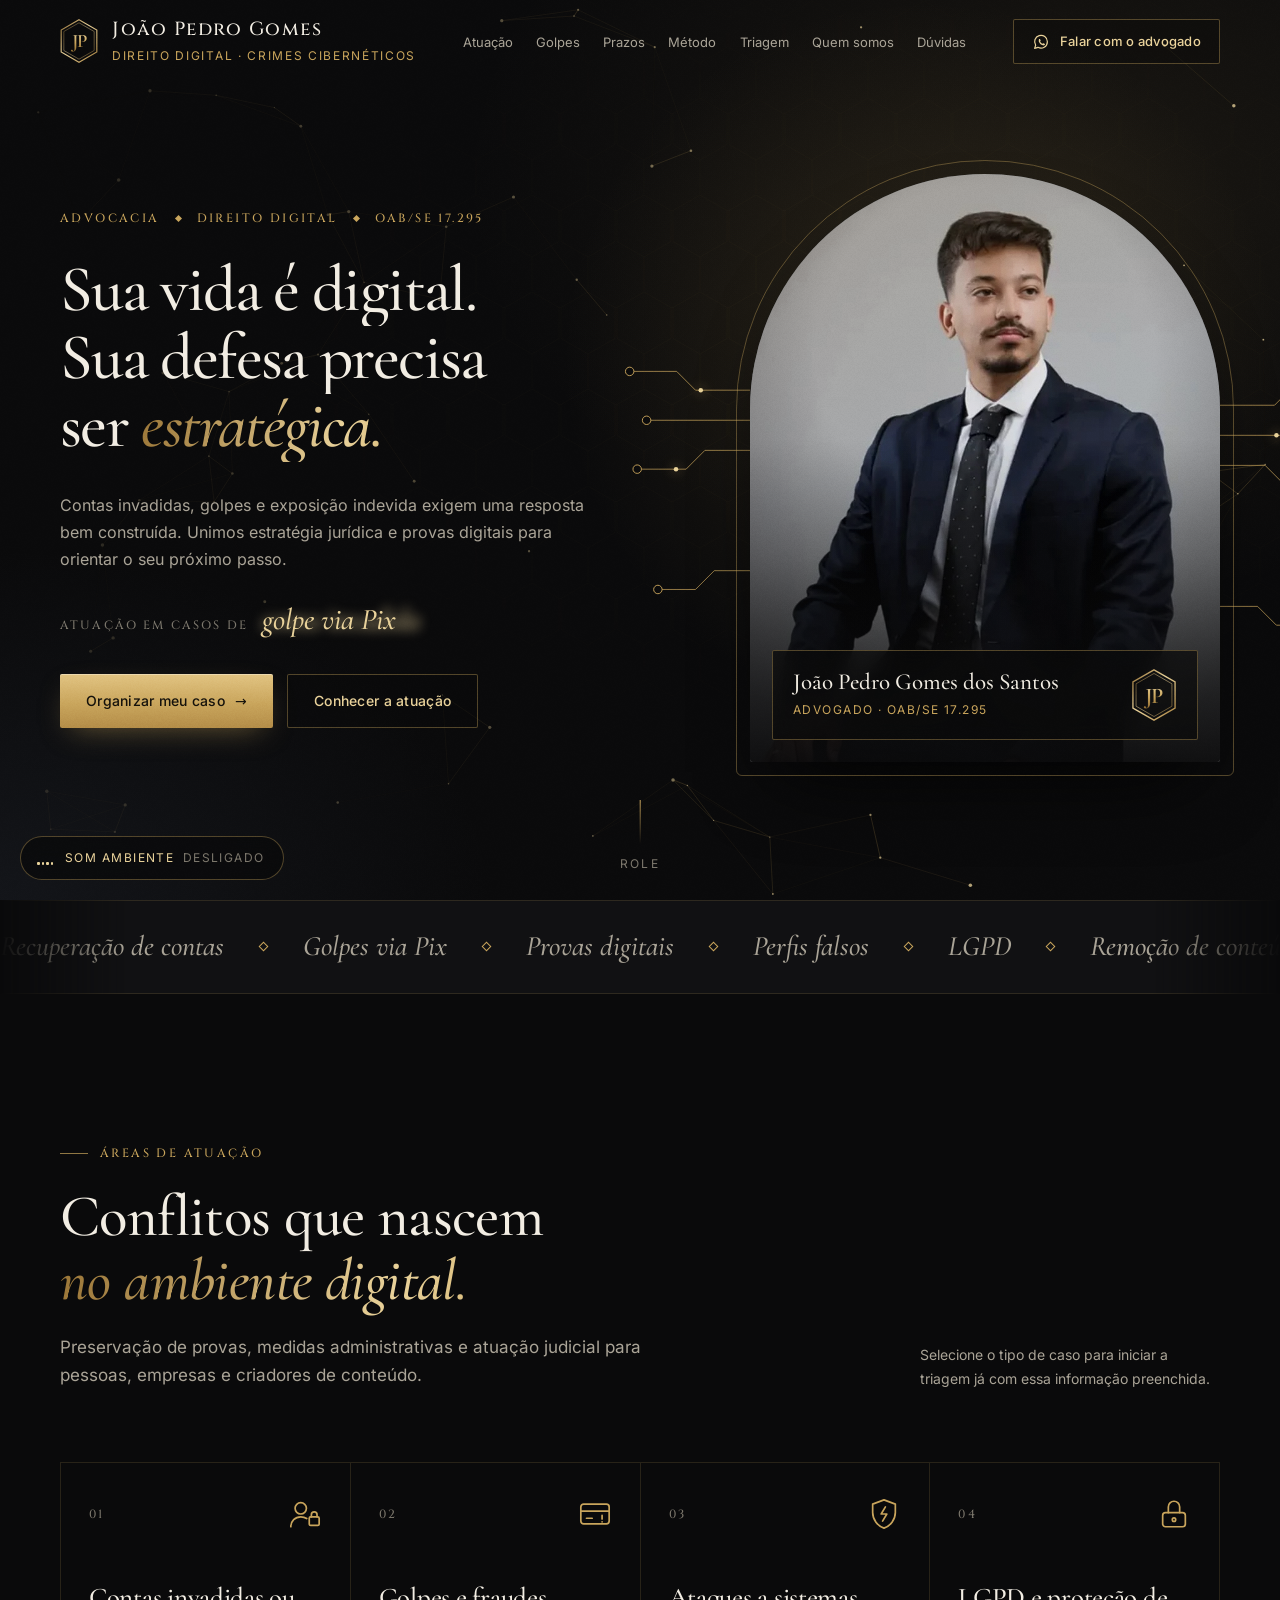
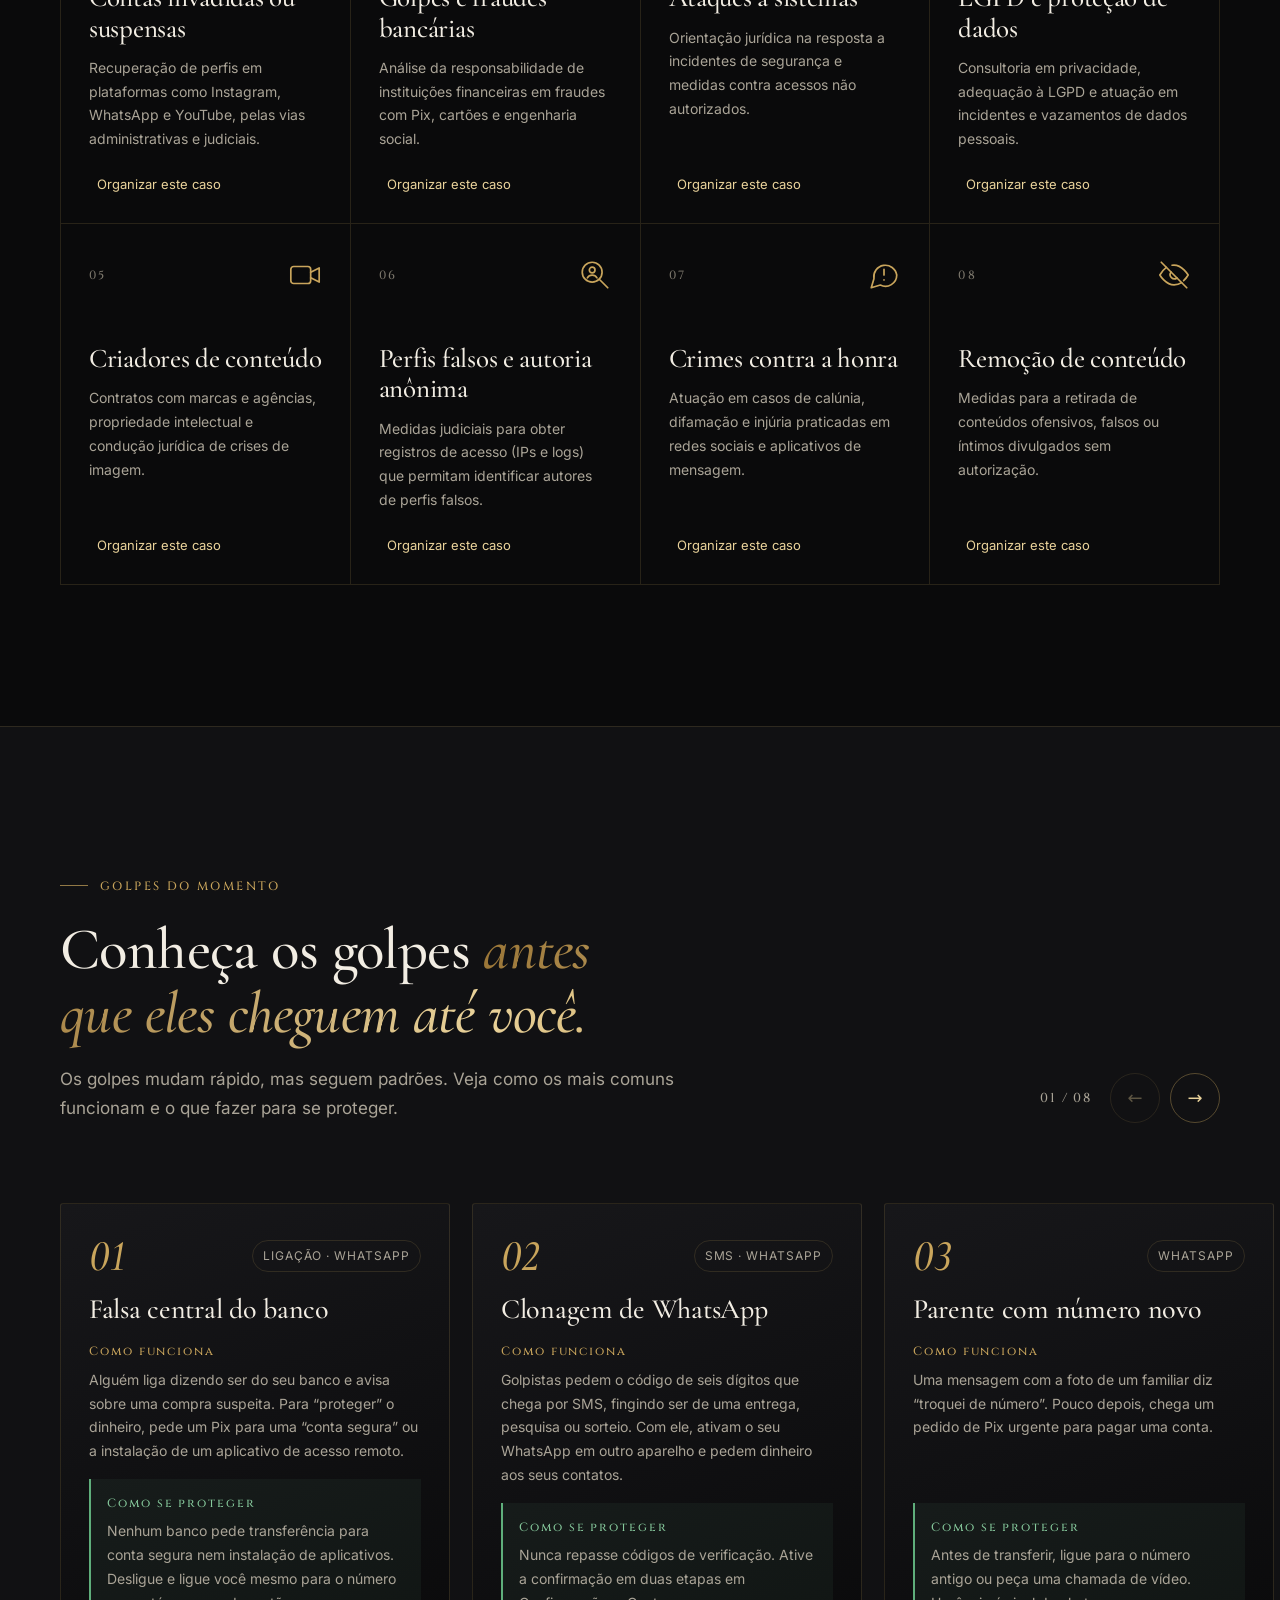
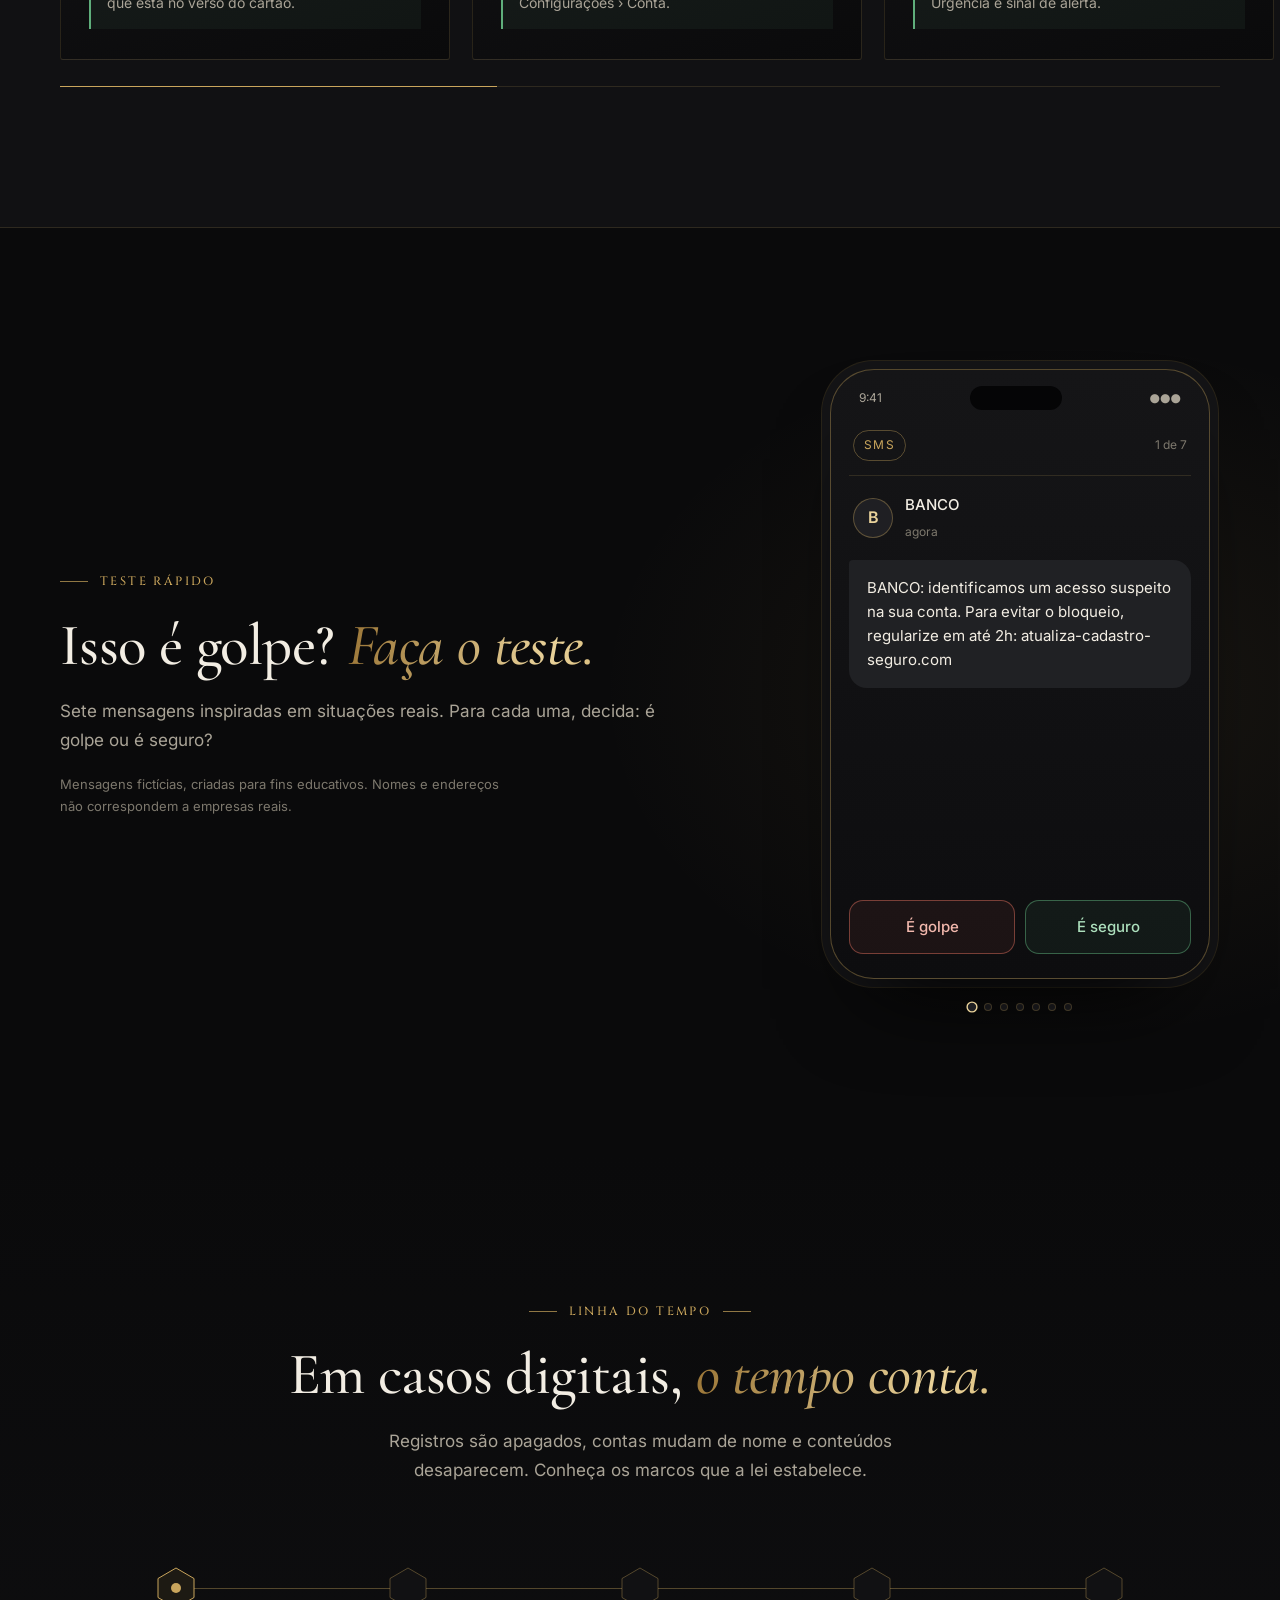
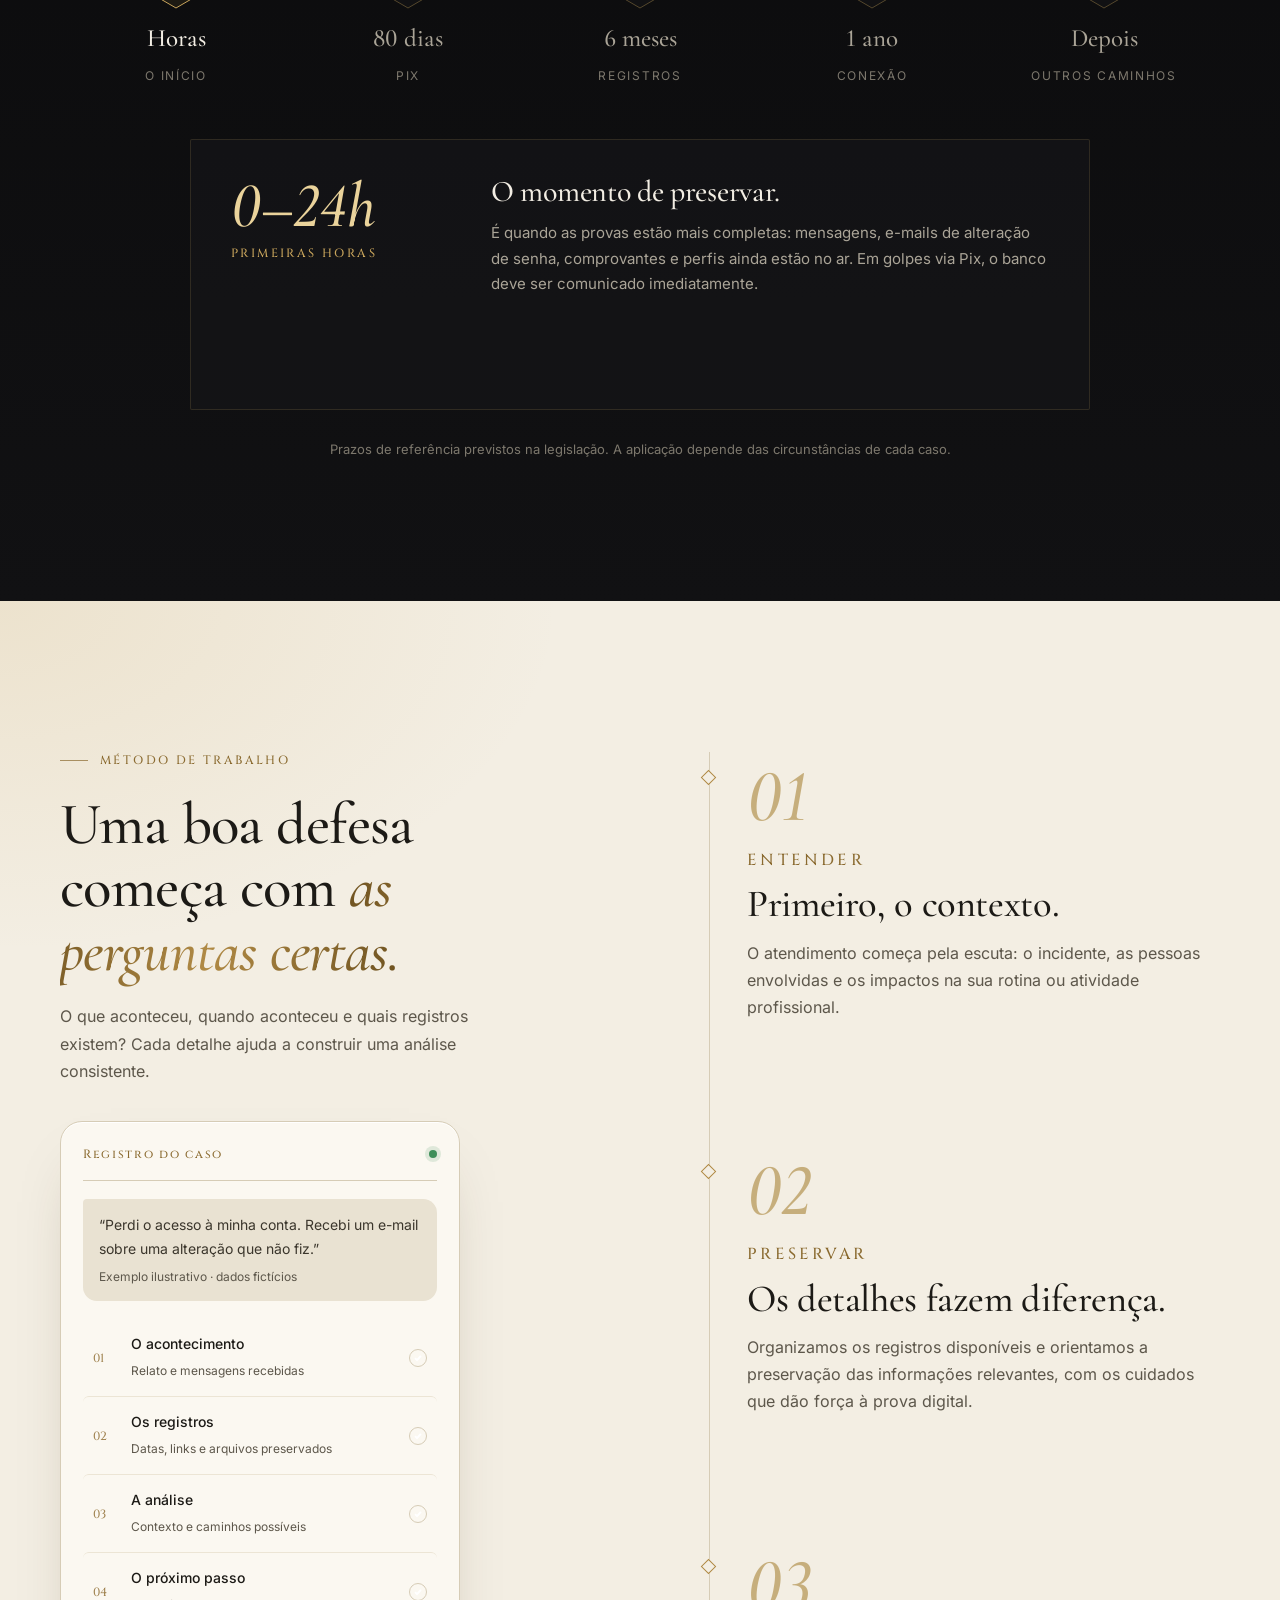
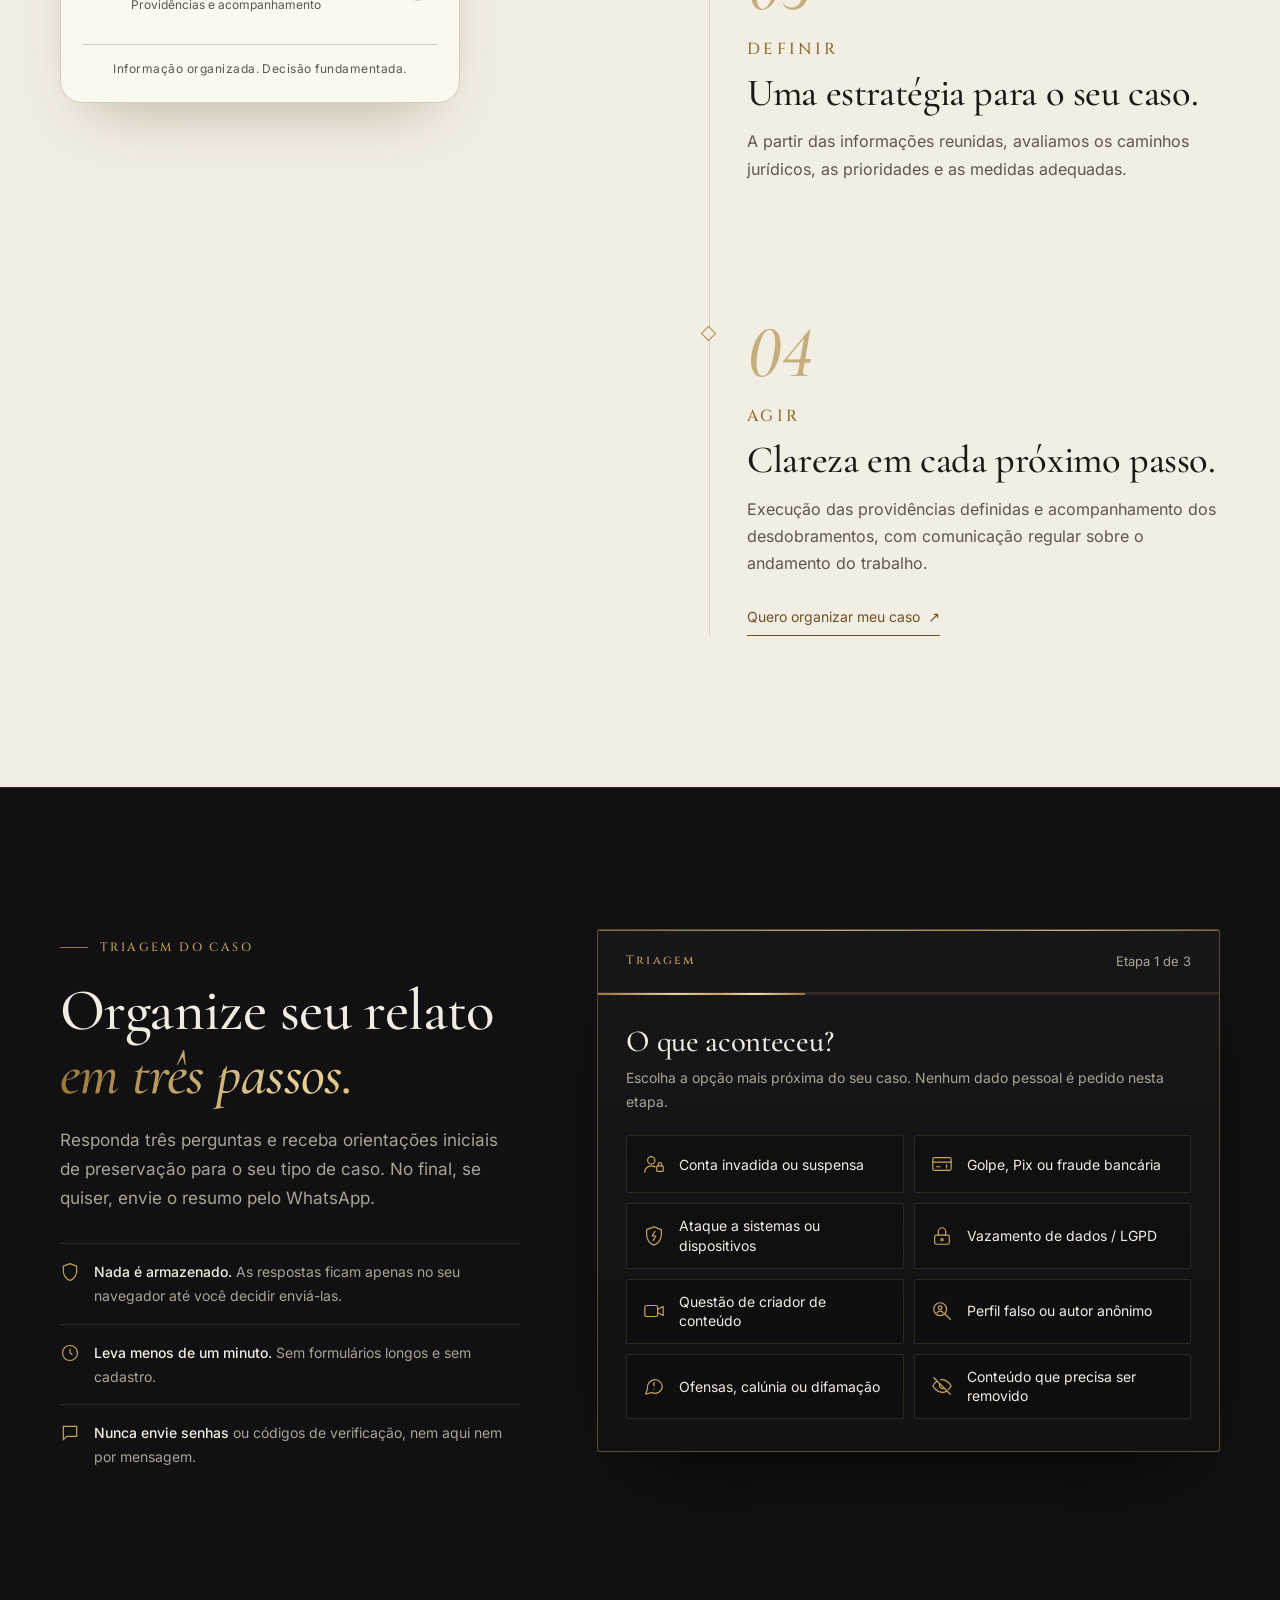
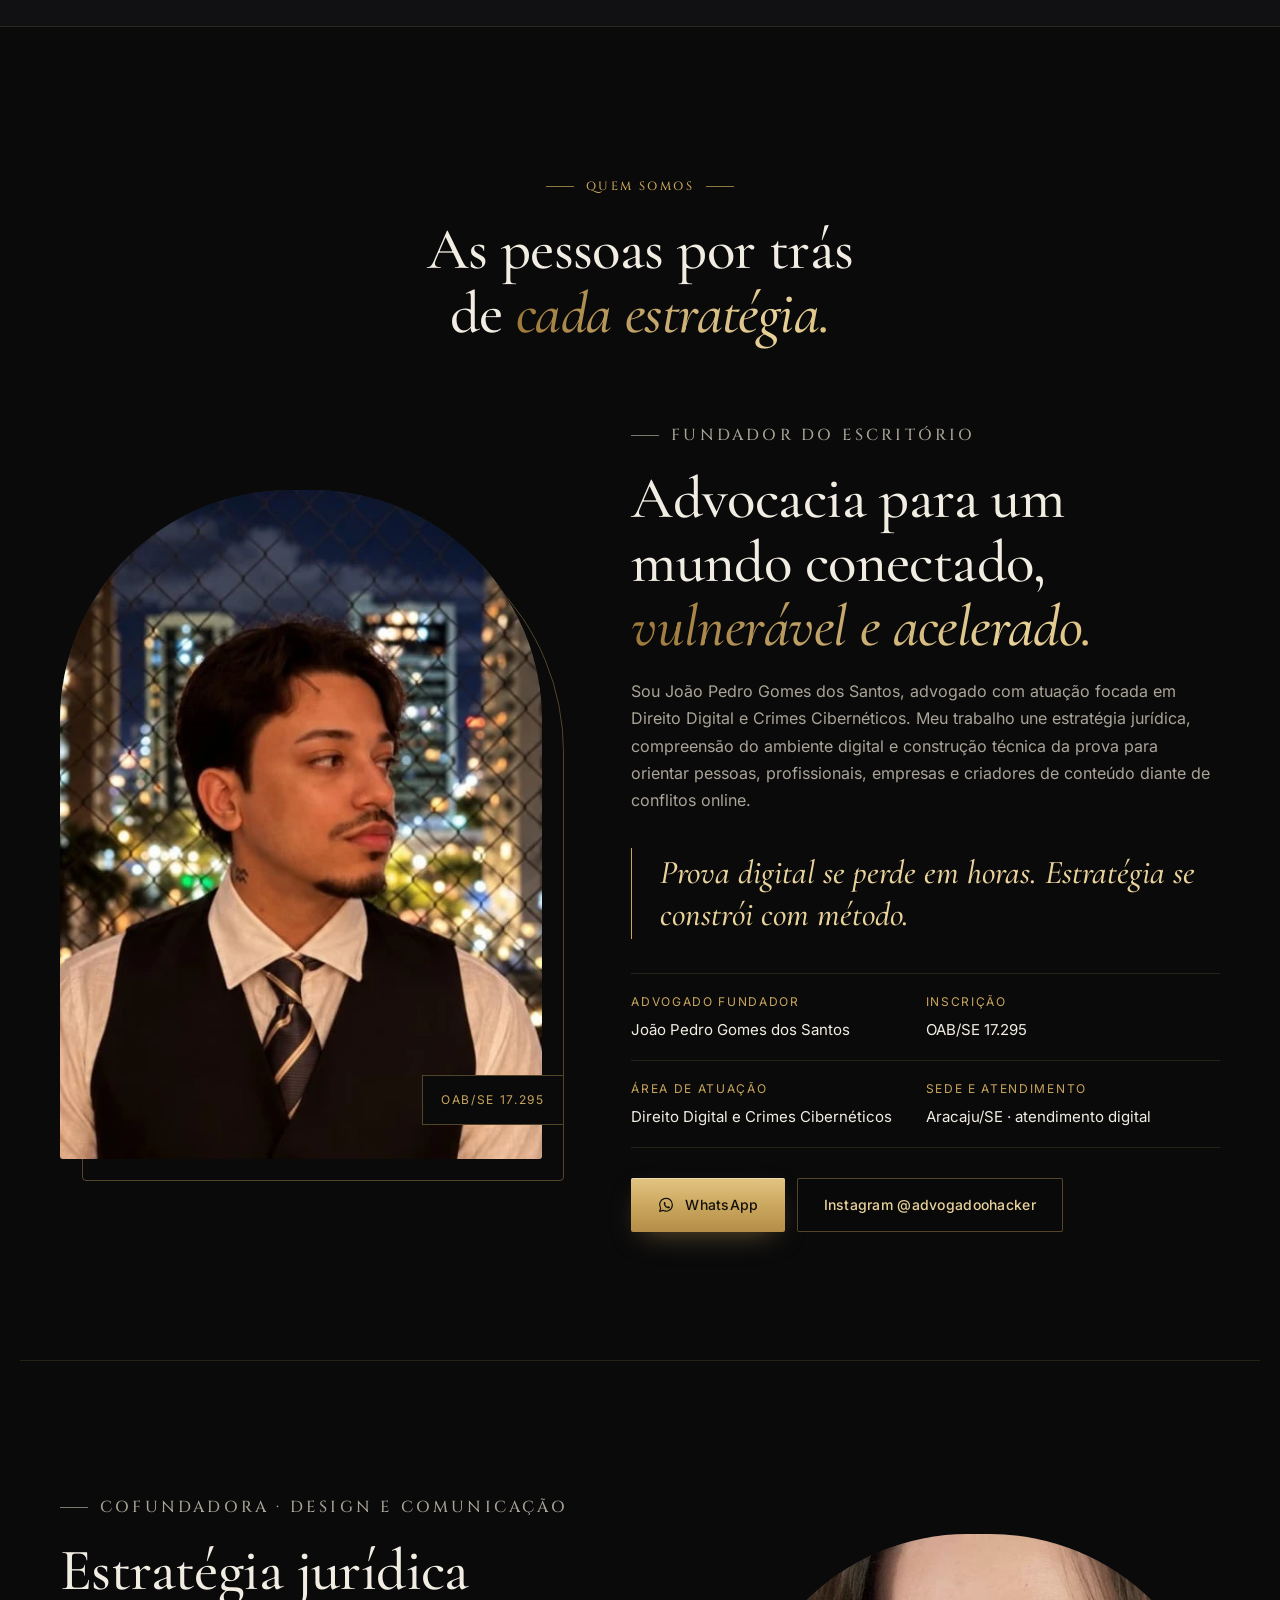
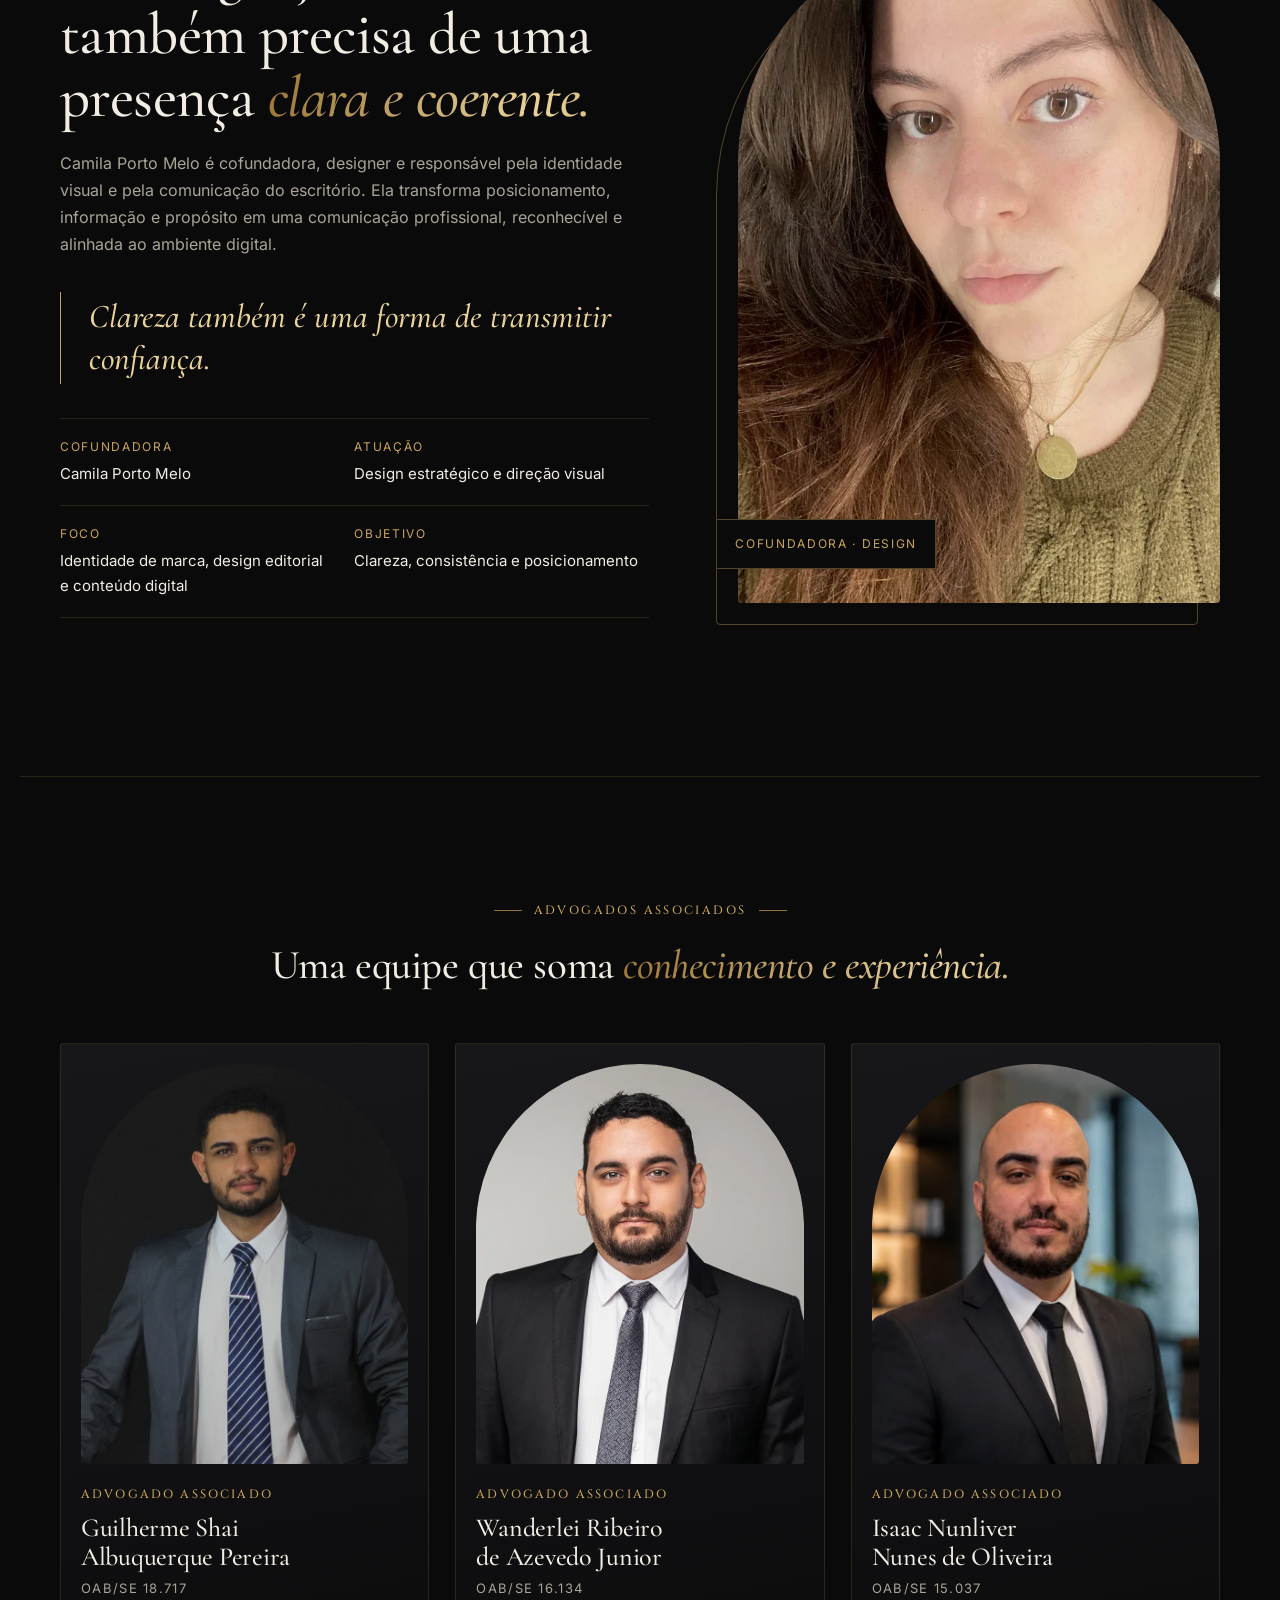
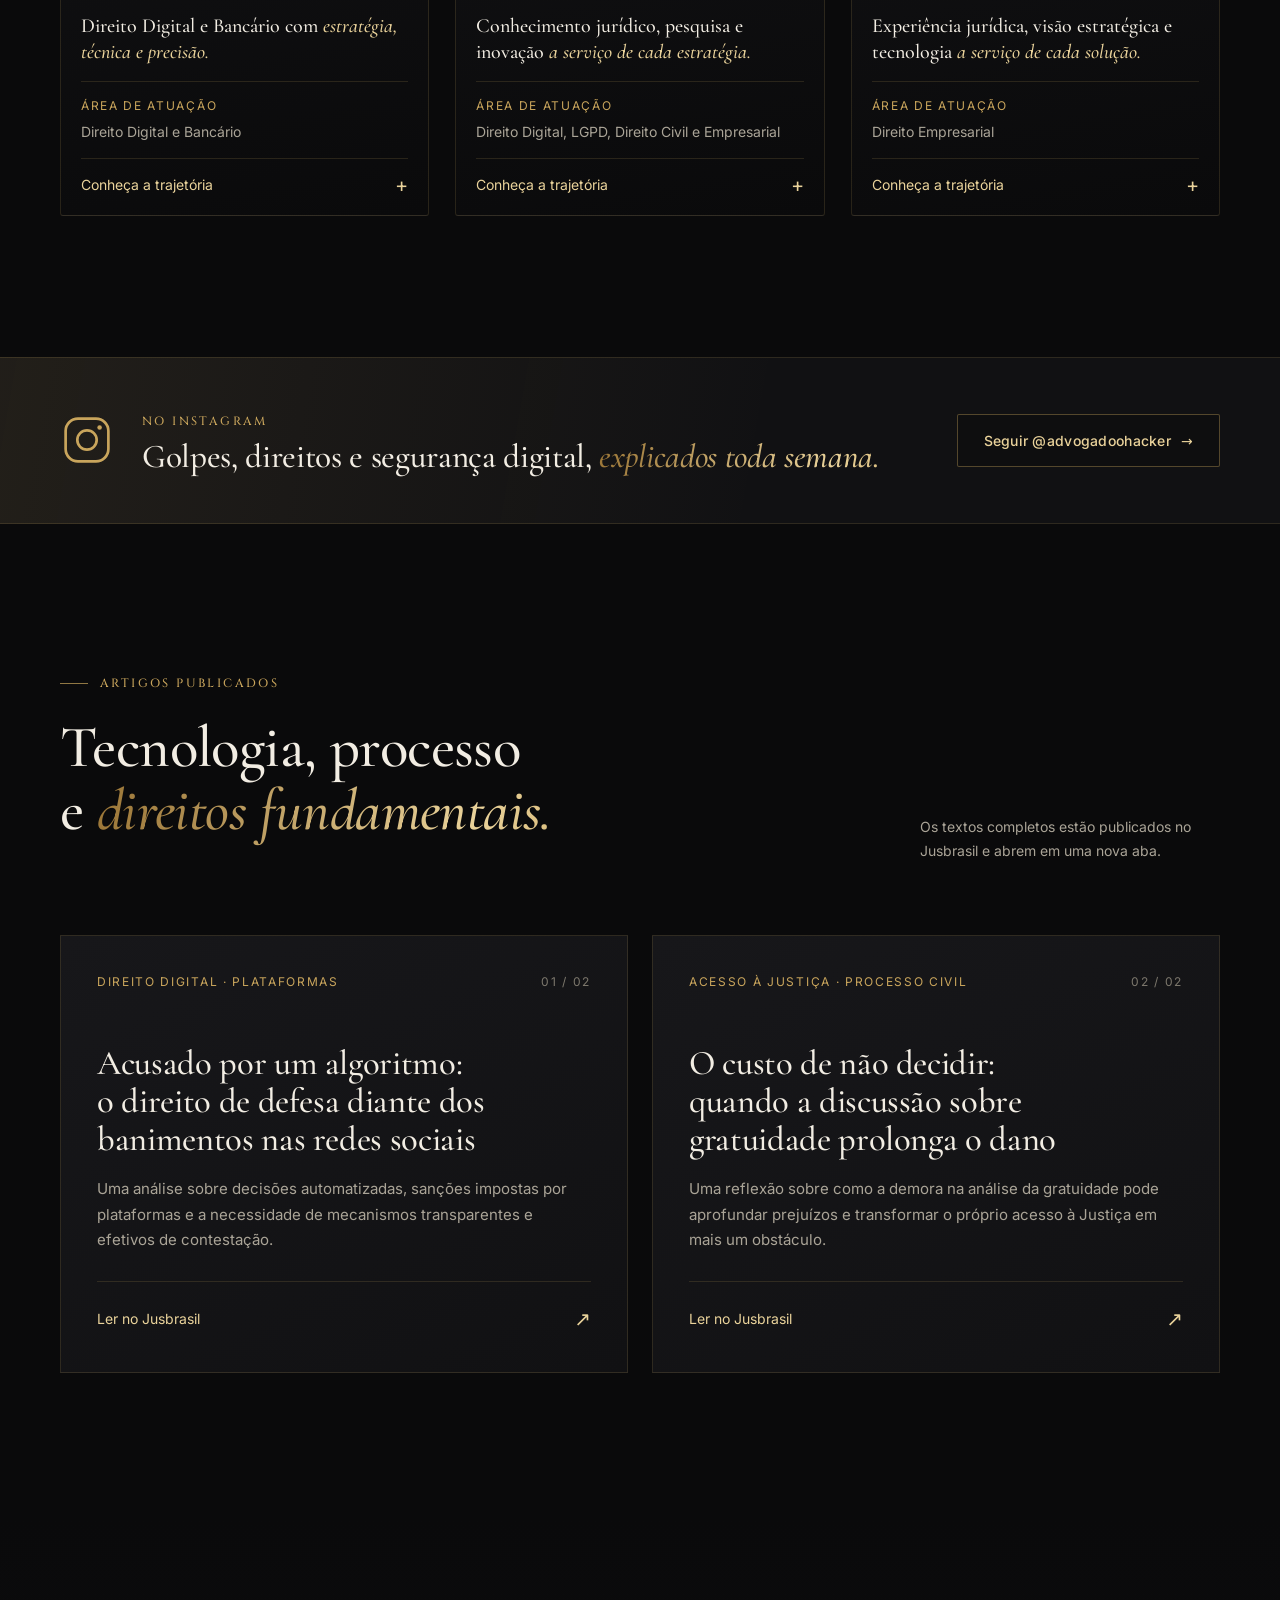
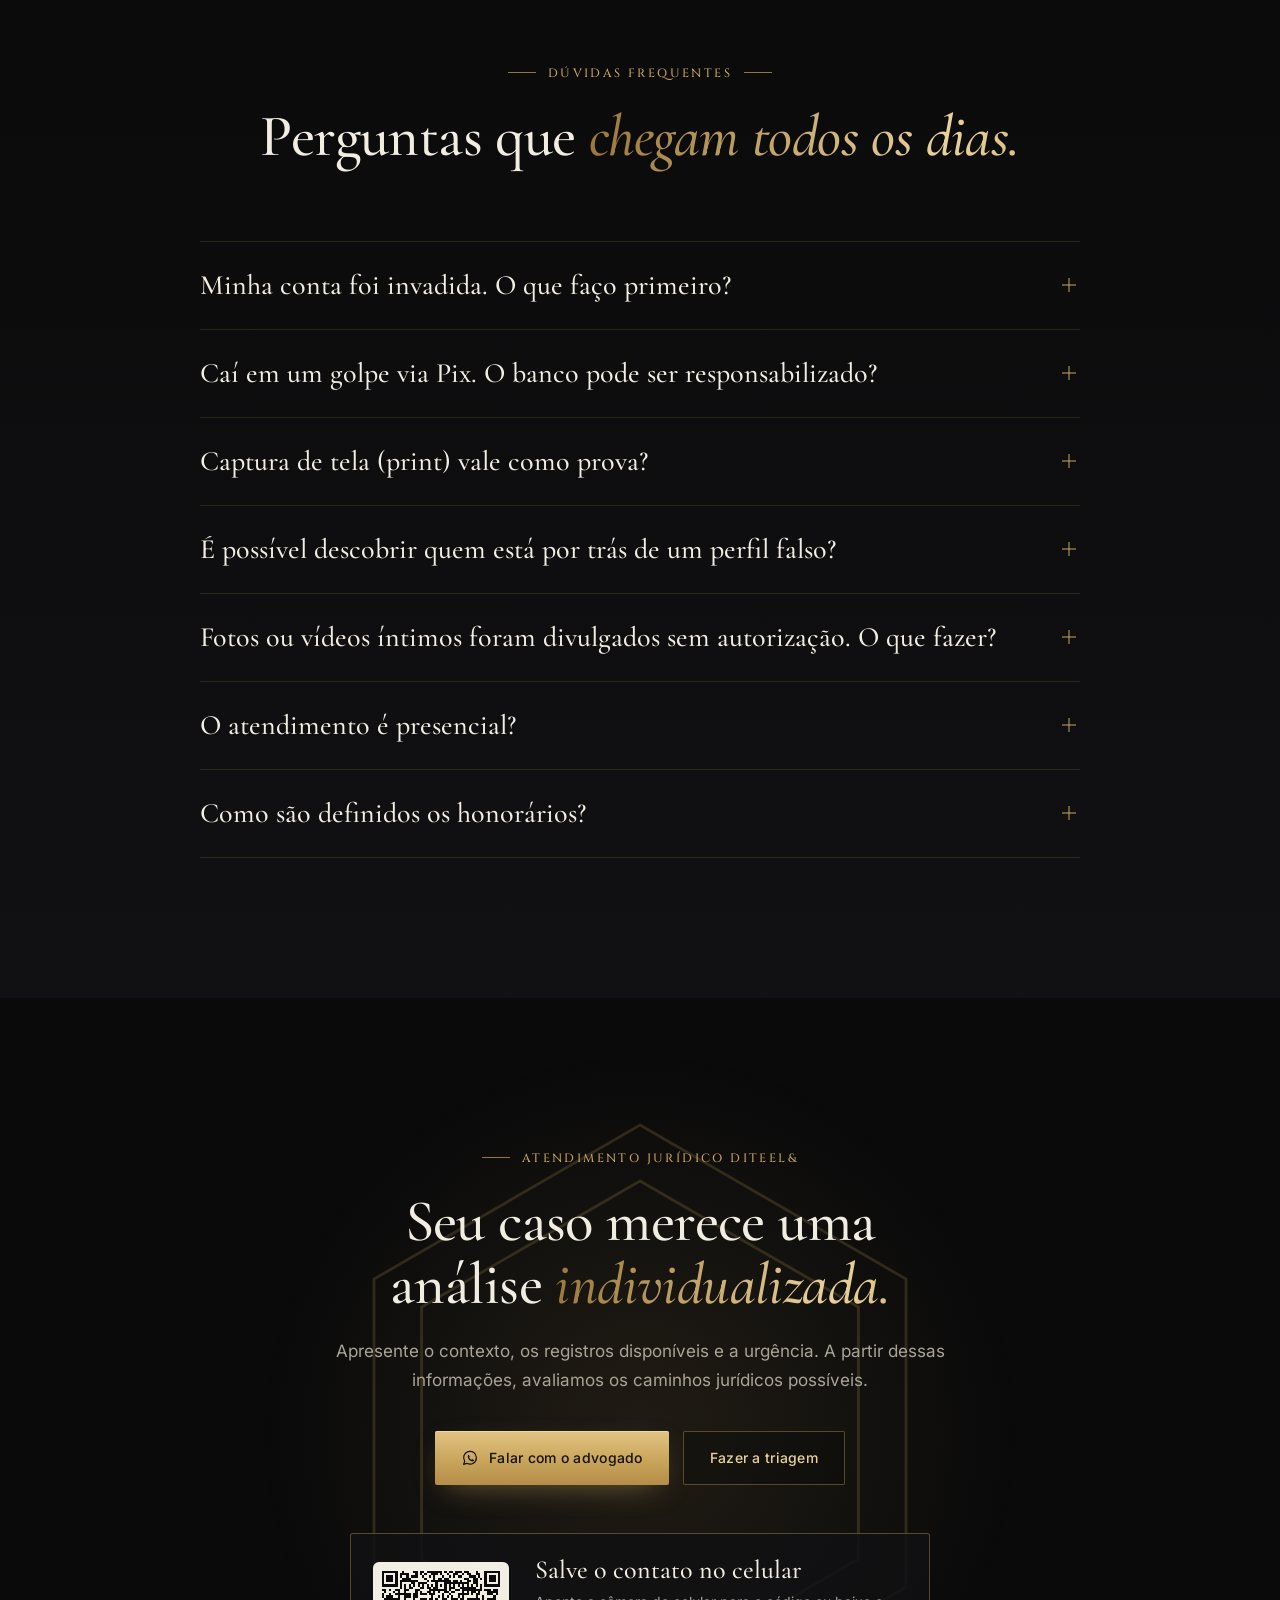
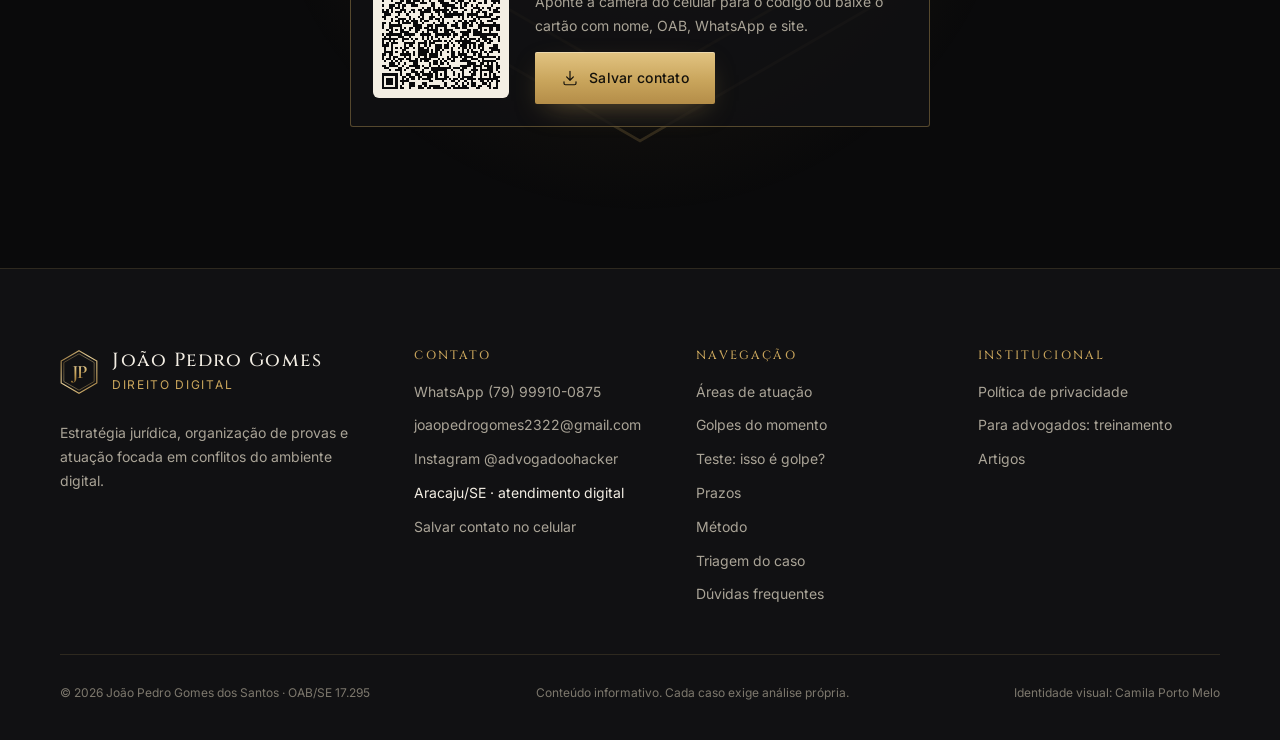
==== commit 1d5e17a3: "Adequação do site à LGPD: nova política de privacidade e cabeçalhos de segurança - Política de Priva" ====
--- a/site-arquivo-unico/index.html
+++ b/site-arquivo-unico/index.html
@@ -1019,6 +1019,22 @@
   .founders .about-grid, .founders .about-grid.reverse { grid-template-columns: 108px minmax(0, 1fr); }
   .assoc-card { grid-template-columns: 76px minmax(0, 1fr); }
 }
+
+/* ---------- Política de privacidade ---------- */
+.policy-version { margin-top: 18px; font-size: 13px; letter-spacing: .08em; color: var(--faint); }
+.policy-summary { margin-bottom: 20px; padding: 24px 26px; border: 1px solid var(--line-strong); border-left: 2px solid var(--gold); background: rgba(201, 165, 92, .05); border-radius: 3px; }
+.policy-summary-title { font-family: var(--f-caps); font-size: 13px; letter-spacing: .18em; text-transform: uppercase; color: var(--gold) !important; margin-bottom: 12px !important; }
+.policy-summary ul { margin: 0; }
+.policy-summary li { margin-bottom: 8px; }
+.prose strong { color: var(--text); font-weight: 500; }
+.prose code { font-size: 13px; color: var(--gold-hi); background: var(--ink-3); padding: 2px 6px; border-radius: 3px; }
+.table-wrap { margin: 8px 0 22px; overflow-x: auto; border: 1px solid var(--line); border-radius: 3px; }
+.policy-table { width: 100%; min-width: 620px; border-collapse: collapse; font-size: 14px; }
+.policy-table th { text-align: left; padding: 12px 14px; font-size: 12px; font-weight: 500; letter-spacing: .1em; text-transform: uppercase; color: var(--gold); background: var(--ink-3); border-bottom: 1px solid var(--line-strong); }
+.policy-table td { padding: 12px 14px; vertical-align: top; color: var(--muted); border-bottom: 1px solid var(--line); line-height: 1.6; }
+.policy-table tr:last-child td { border-bottom: 0; }
+.policy-table td:first-child { color: var(--text); }
+.r-legal a { color: var(--gold-hi); border-bottom: 1px solid var(--line-strong); }
 
 </style>
   <script>document.documentElement.classList.add('js');</script>
@@ -1555,7 +1571,7 @@
 
             <div class="t-step" data-step="1" tabindex="-1">
               <h3>O que aconteceu?</h3>
-              <p>Escolha a opção mais próxima do seu caso.</p>
+              <p>Escolha a opção mais próxima do seu caso. Nenhum dado pessoal é pedido nesta etapa.</p>
               <div class="options" role="group" aria-label="Tipo de caso">
                 <button class="opt" type="button" data-q="incident" data-v="conta"><svg aria-hidden="true"><use href="#i-conta"/></svg>Conta invadida ou suspensa</button>
                 <button class="opt" type="button" data-q="incident" data-v="golpe"><svg aria-hidden="true"><use href="#i-golpe"/></svg>Golpe, Pix ou fraude bancária</button>
@@ -1607,7 +1623,7 @@
                 <button class="btn btn-line" type="button" data-copy>Copiar resumo</button>
               </div>
               <div class="t-nav"><button class="back-btn" type="button" data-restart>↺ Recomeçar</button></div>
-              <p class="r-legal">Orientações gerais e informativas, que não substituem a análise individual do caso.</p>
+              <p class="r-legal">Orientações gerais e informativas, que não substituem a análise individual do caso. Nada é armazenado por este site: o resumo só é enviado se você tocar em “Enviar resumo pelo WhatsApp”. Saiba mais na <a href="privacidade.html">Política de privacidade</a>.</p>
             </div>
 
             <noscript><p class="lead">A triagem precisa de JavaScript. Você pode falar diretamente pelo <a class="text-link" href="https://wa.me/5579999100875">WhatsApp</a>.</p></noscript>
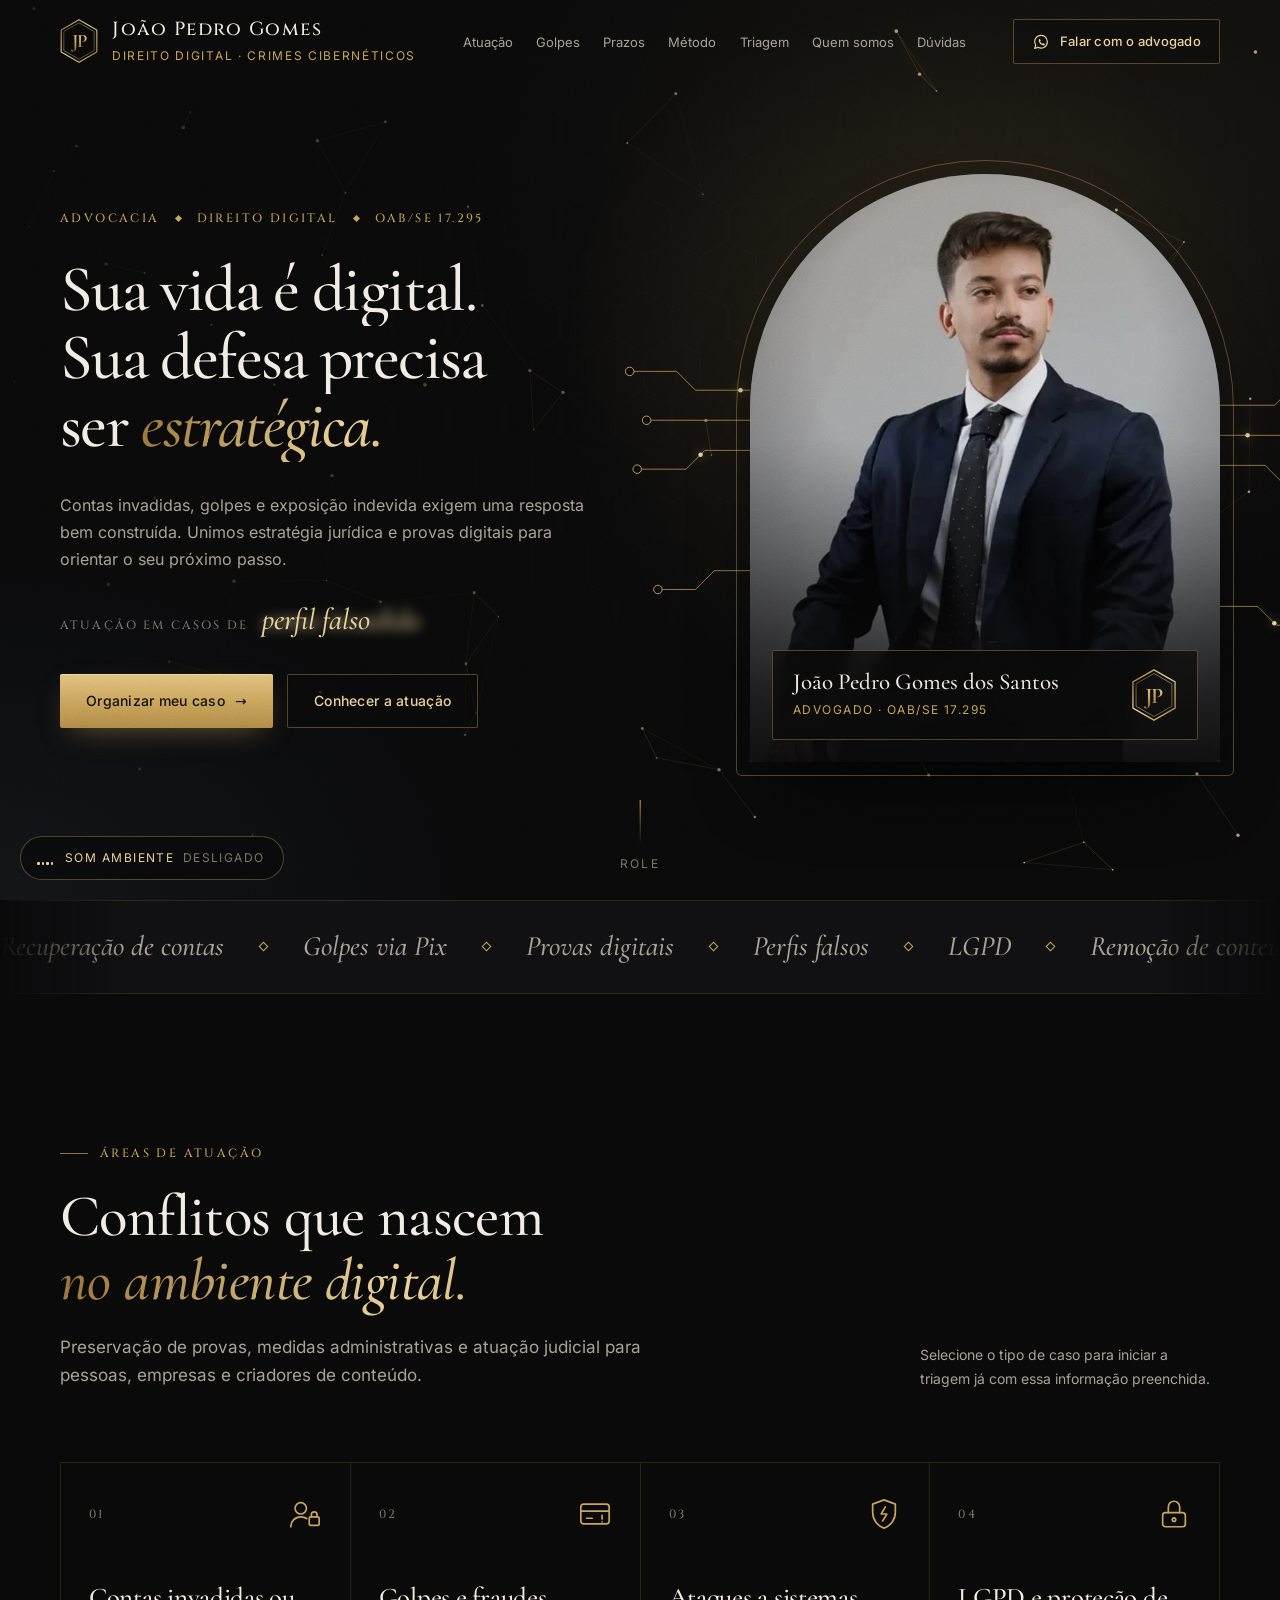
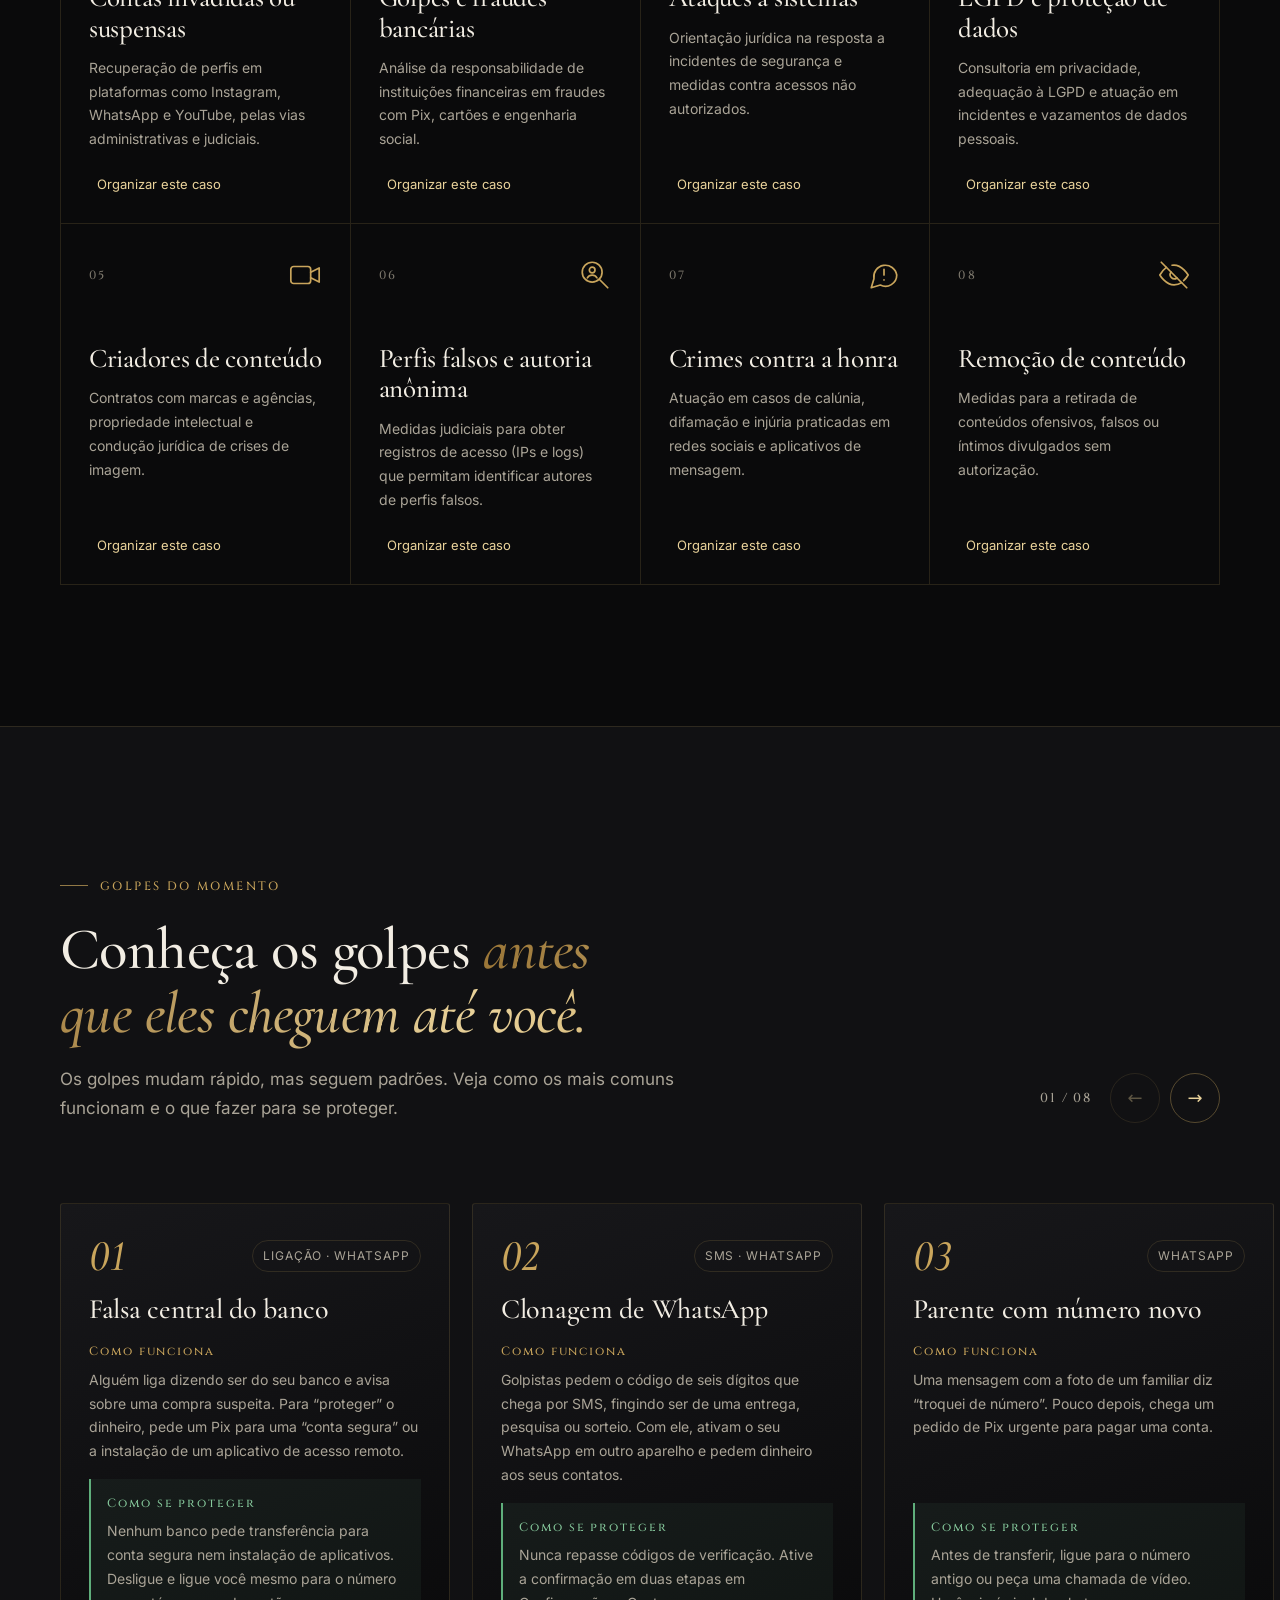
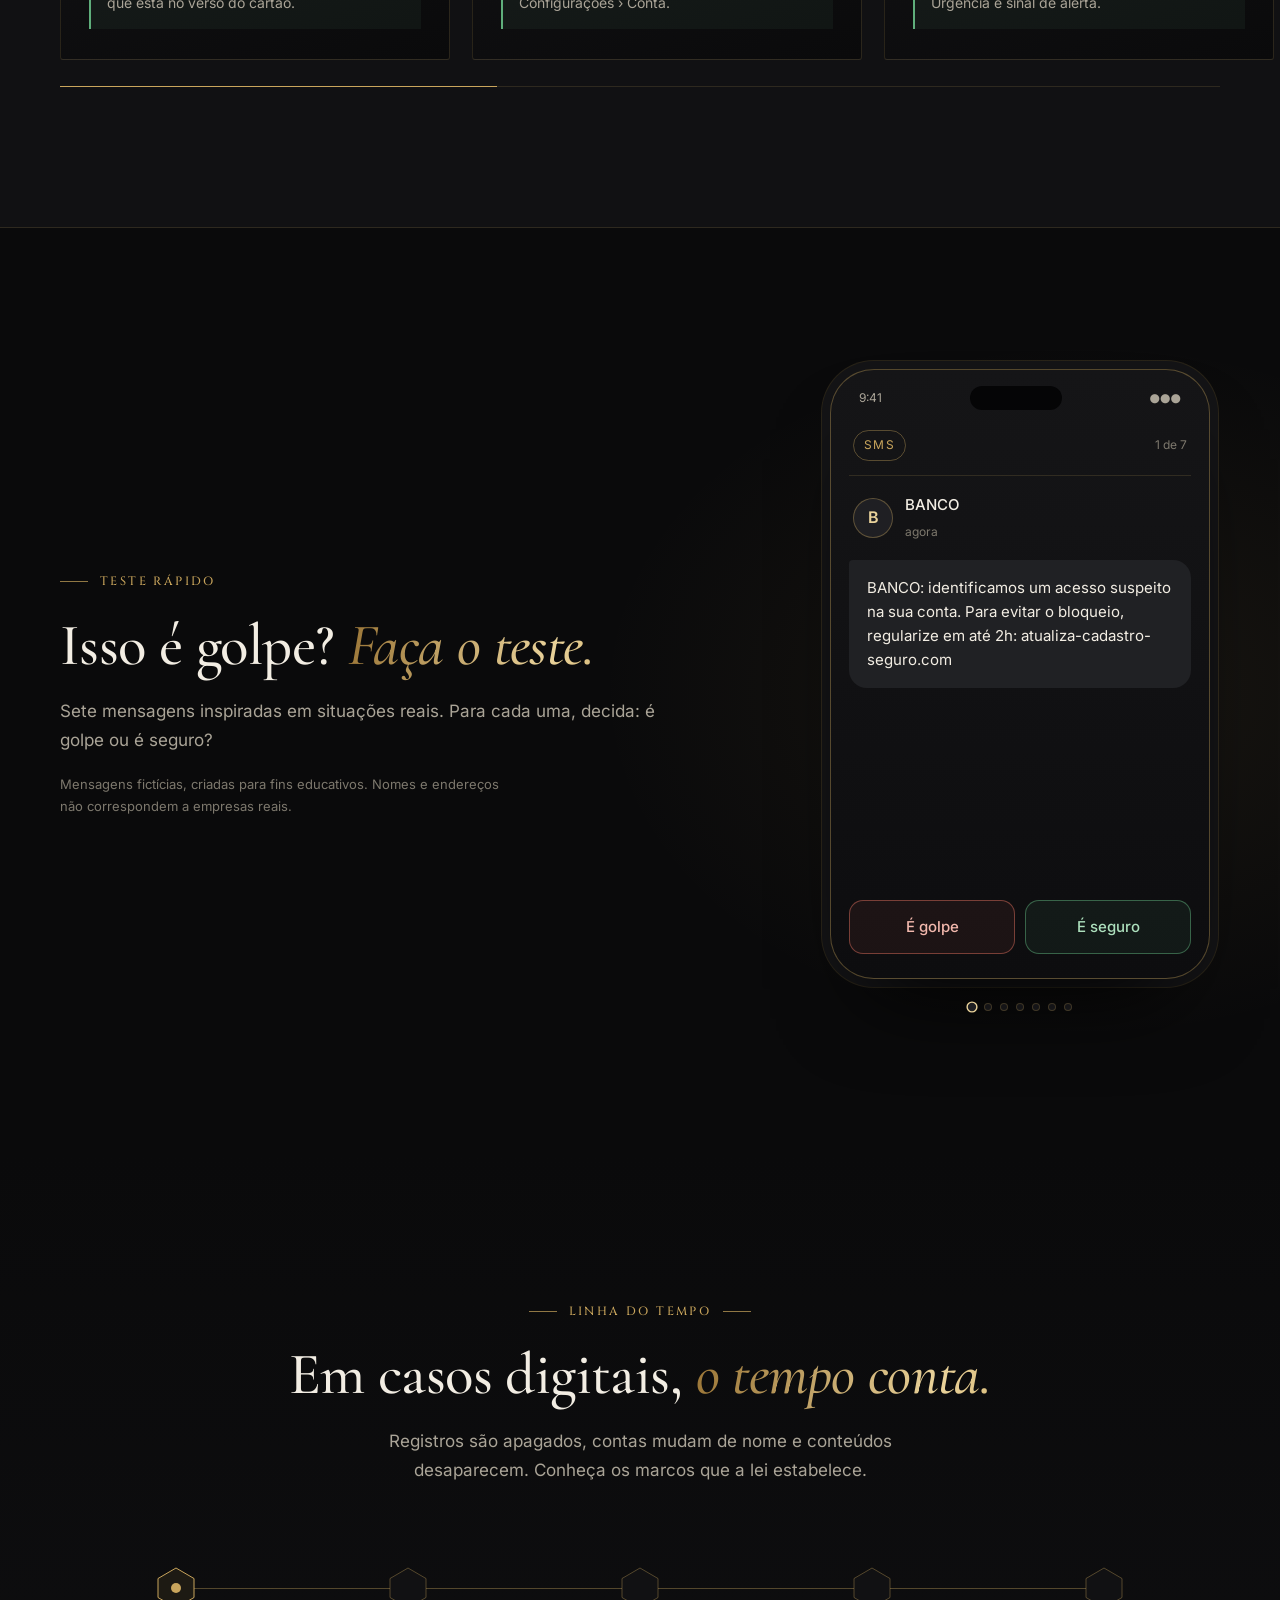
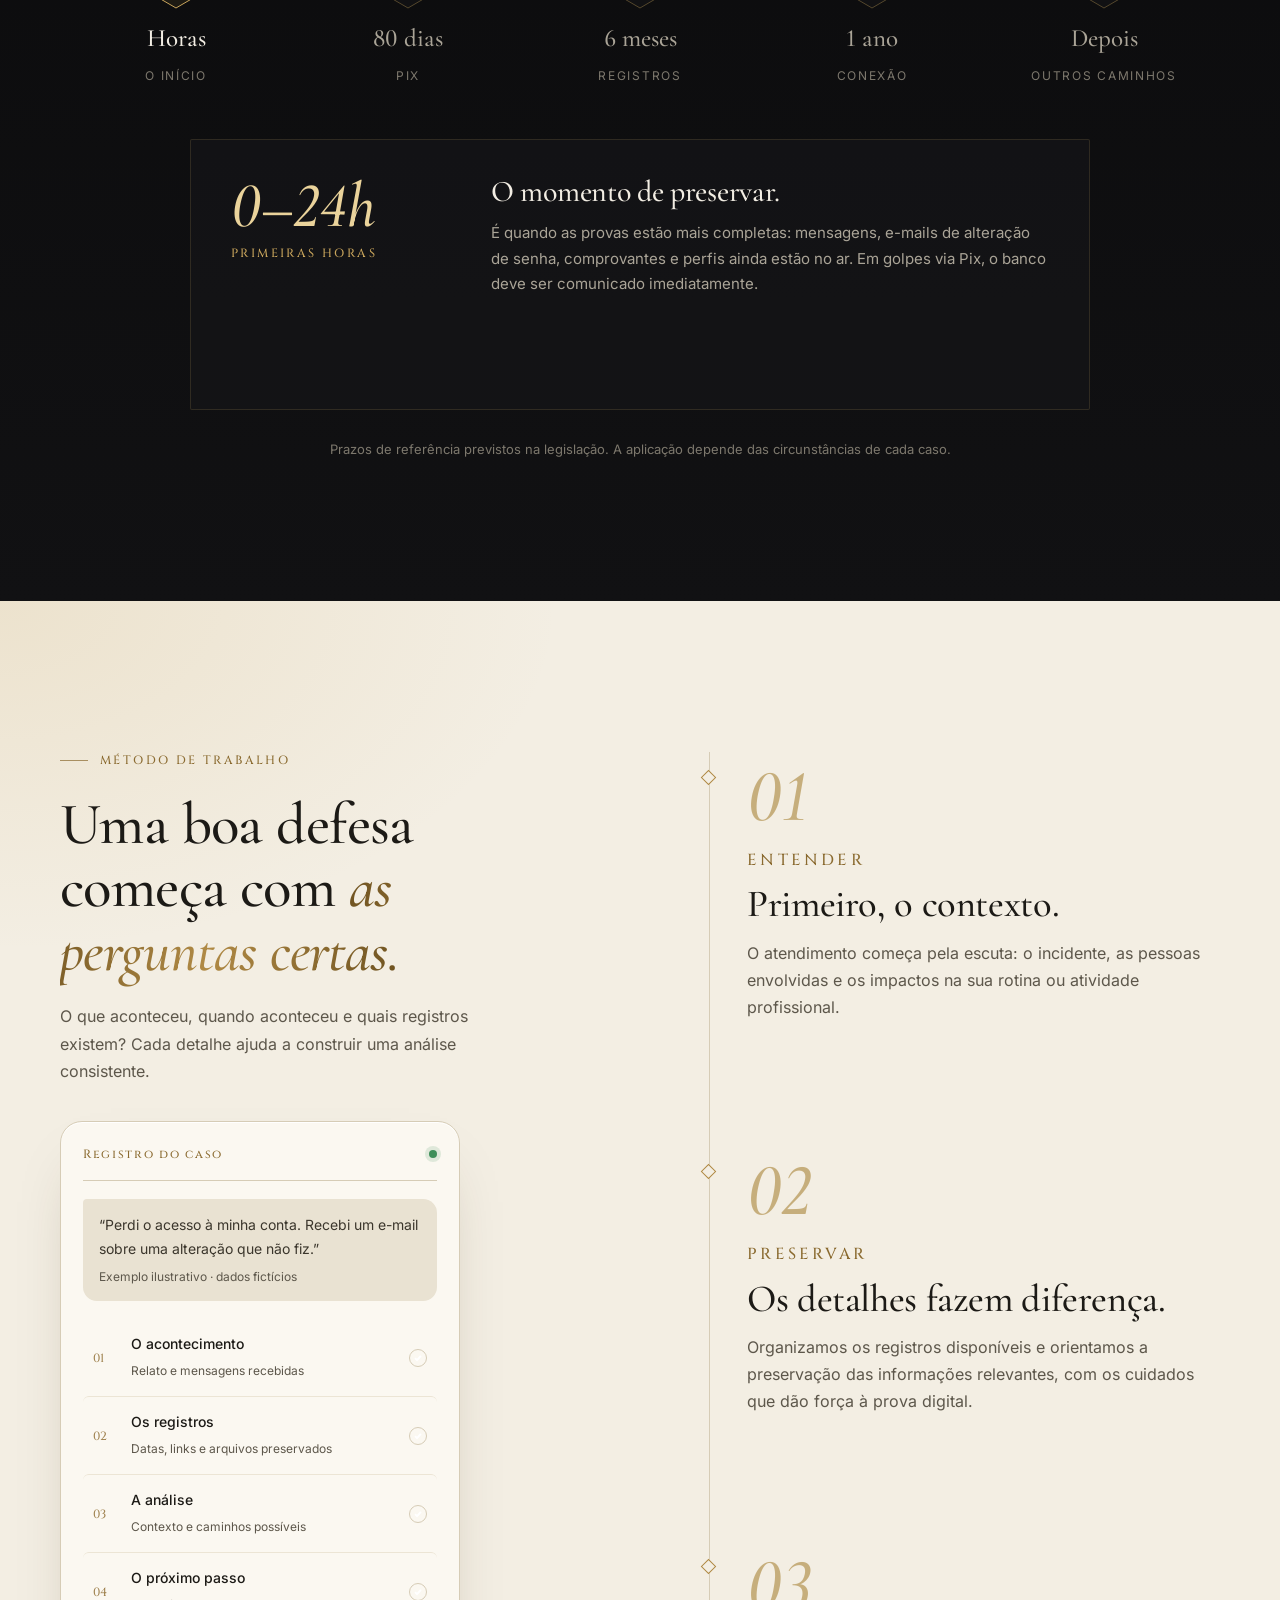
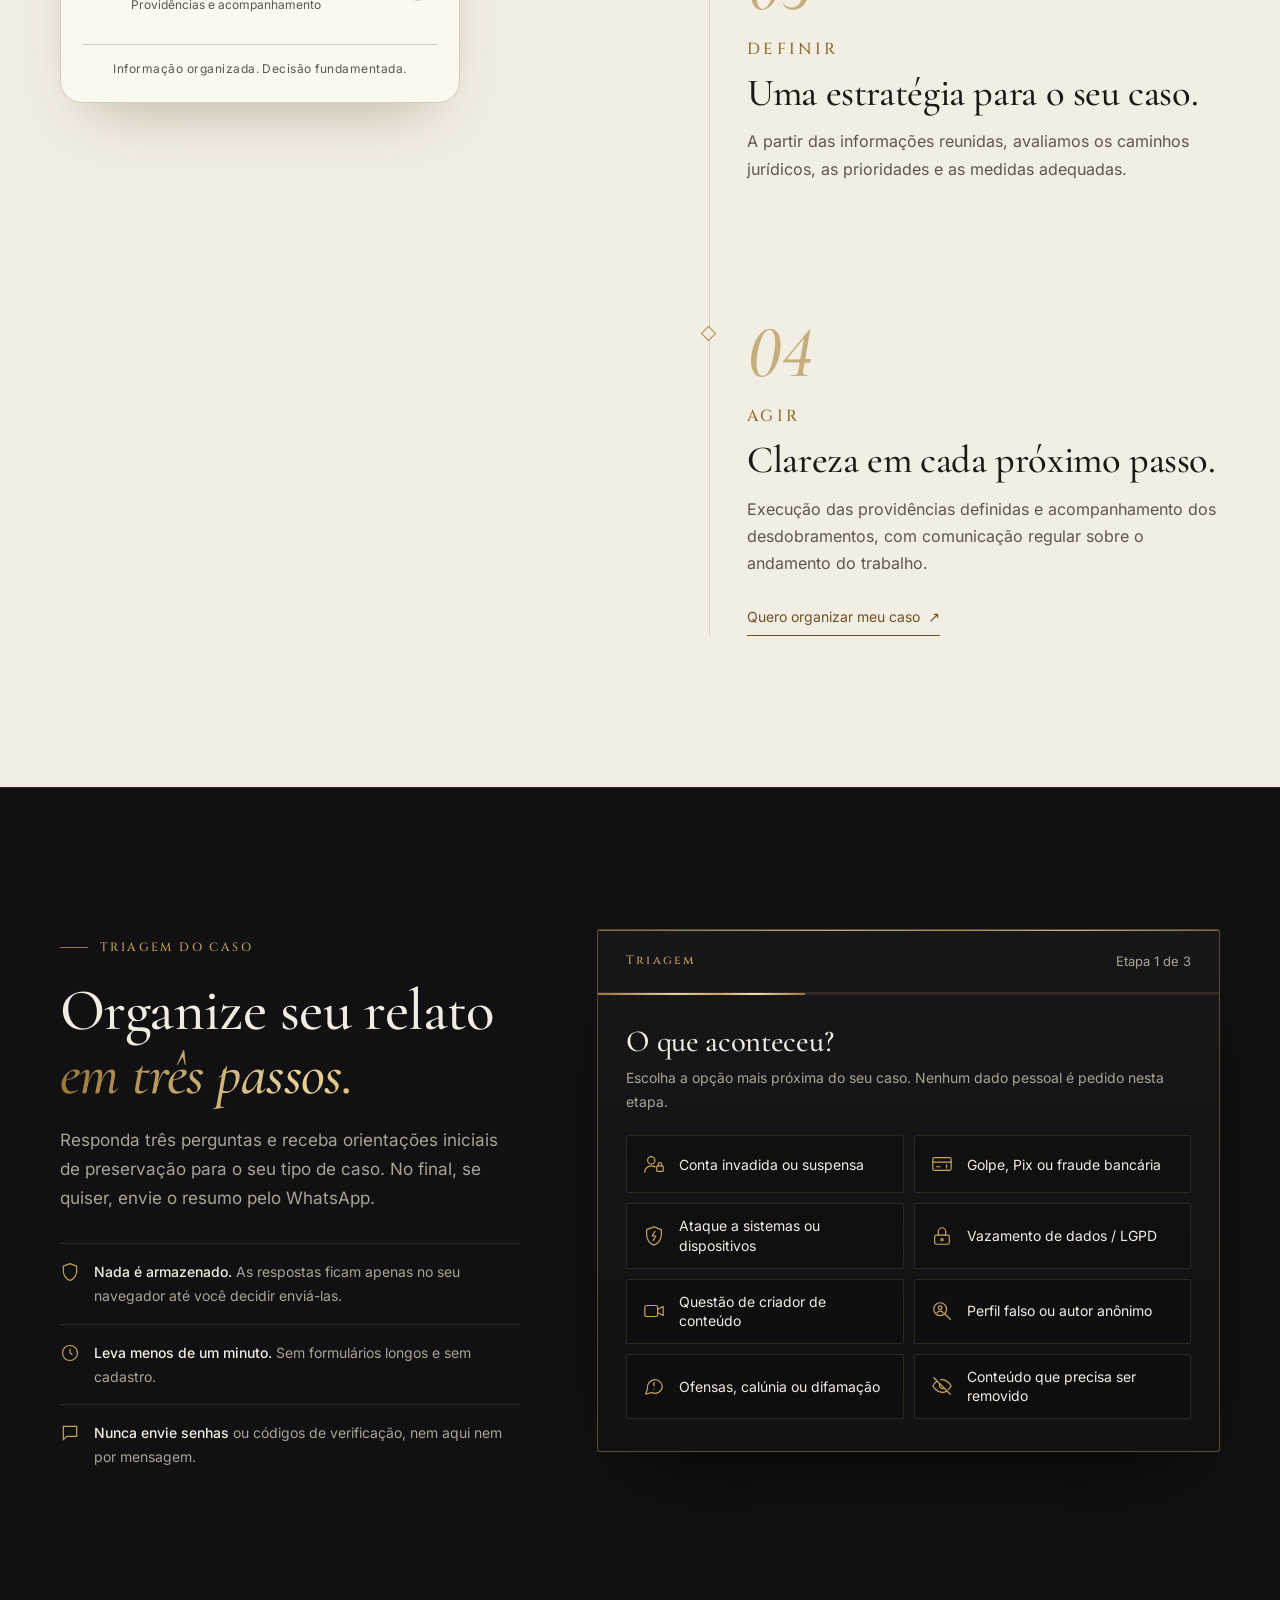
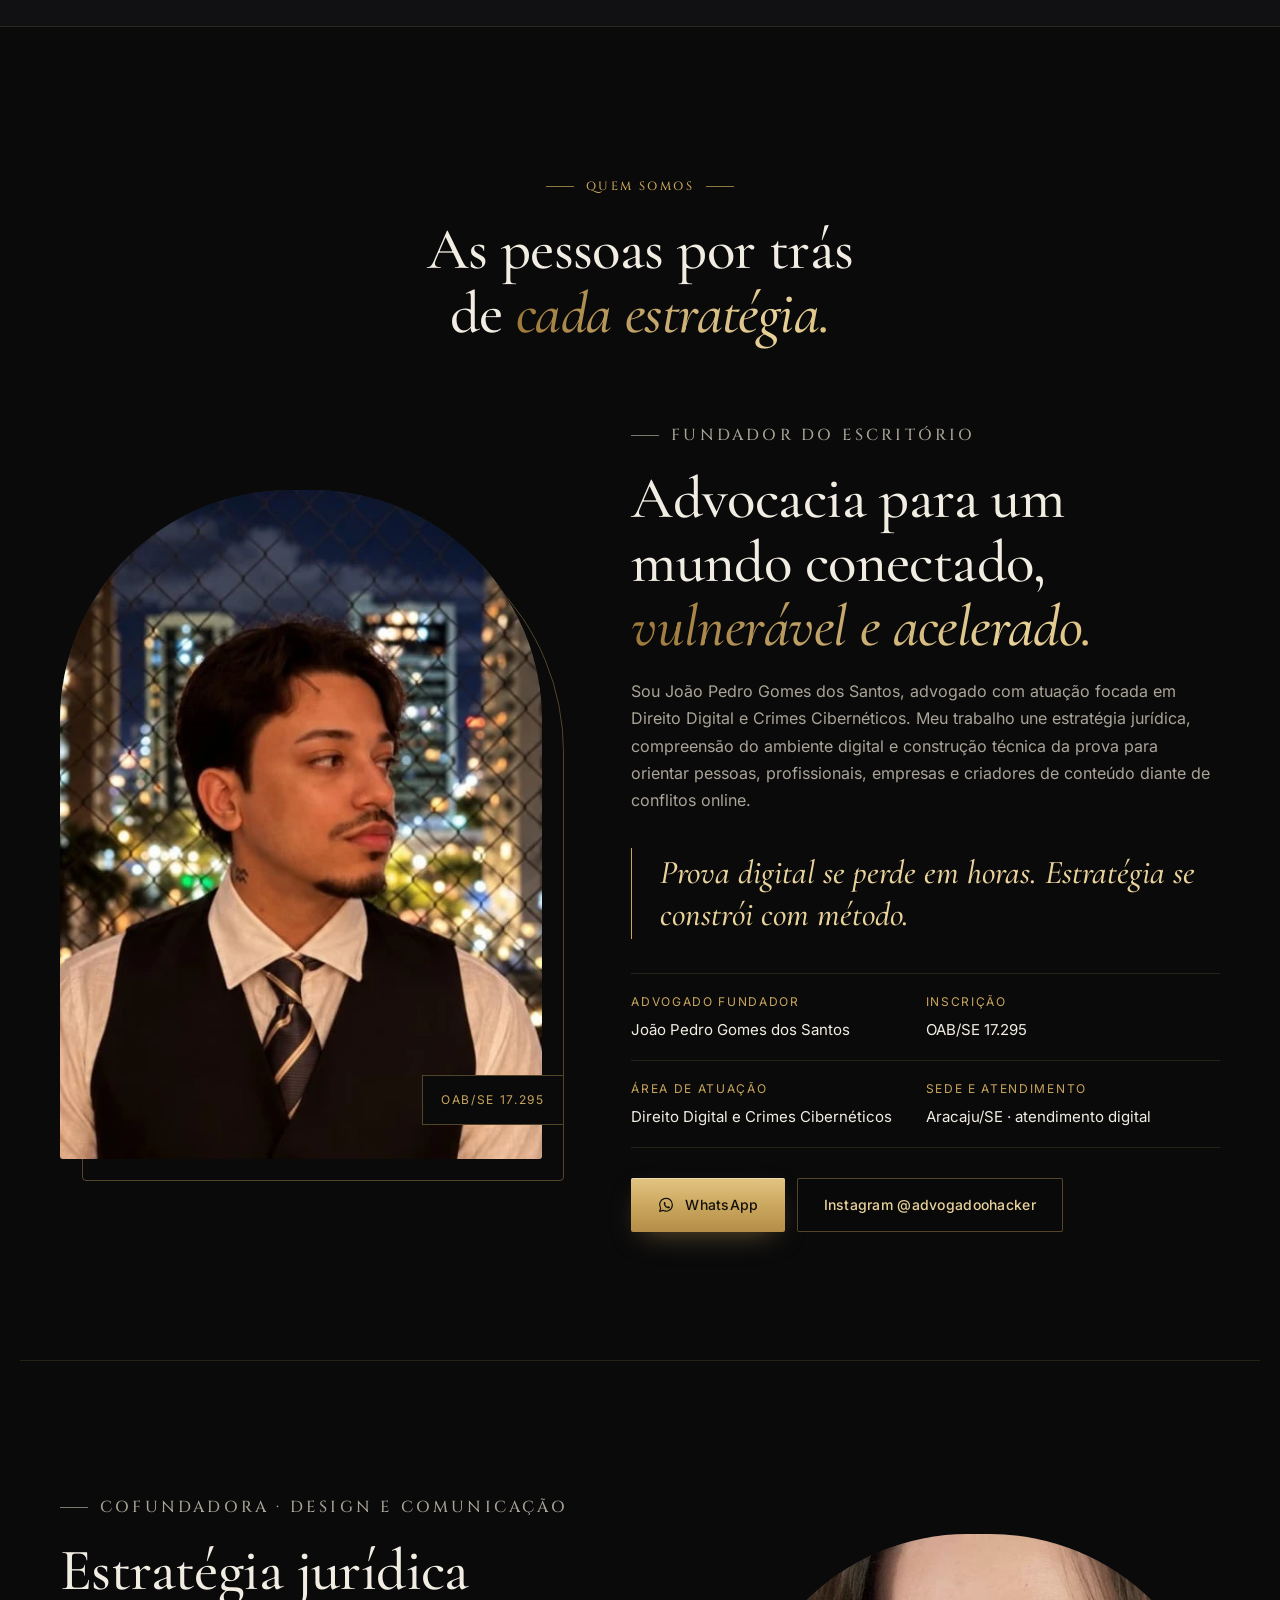
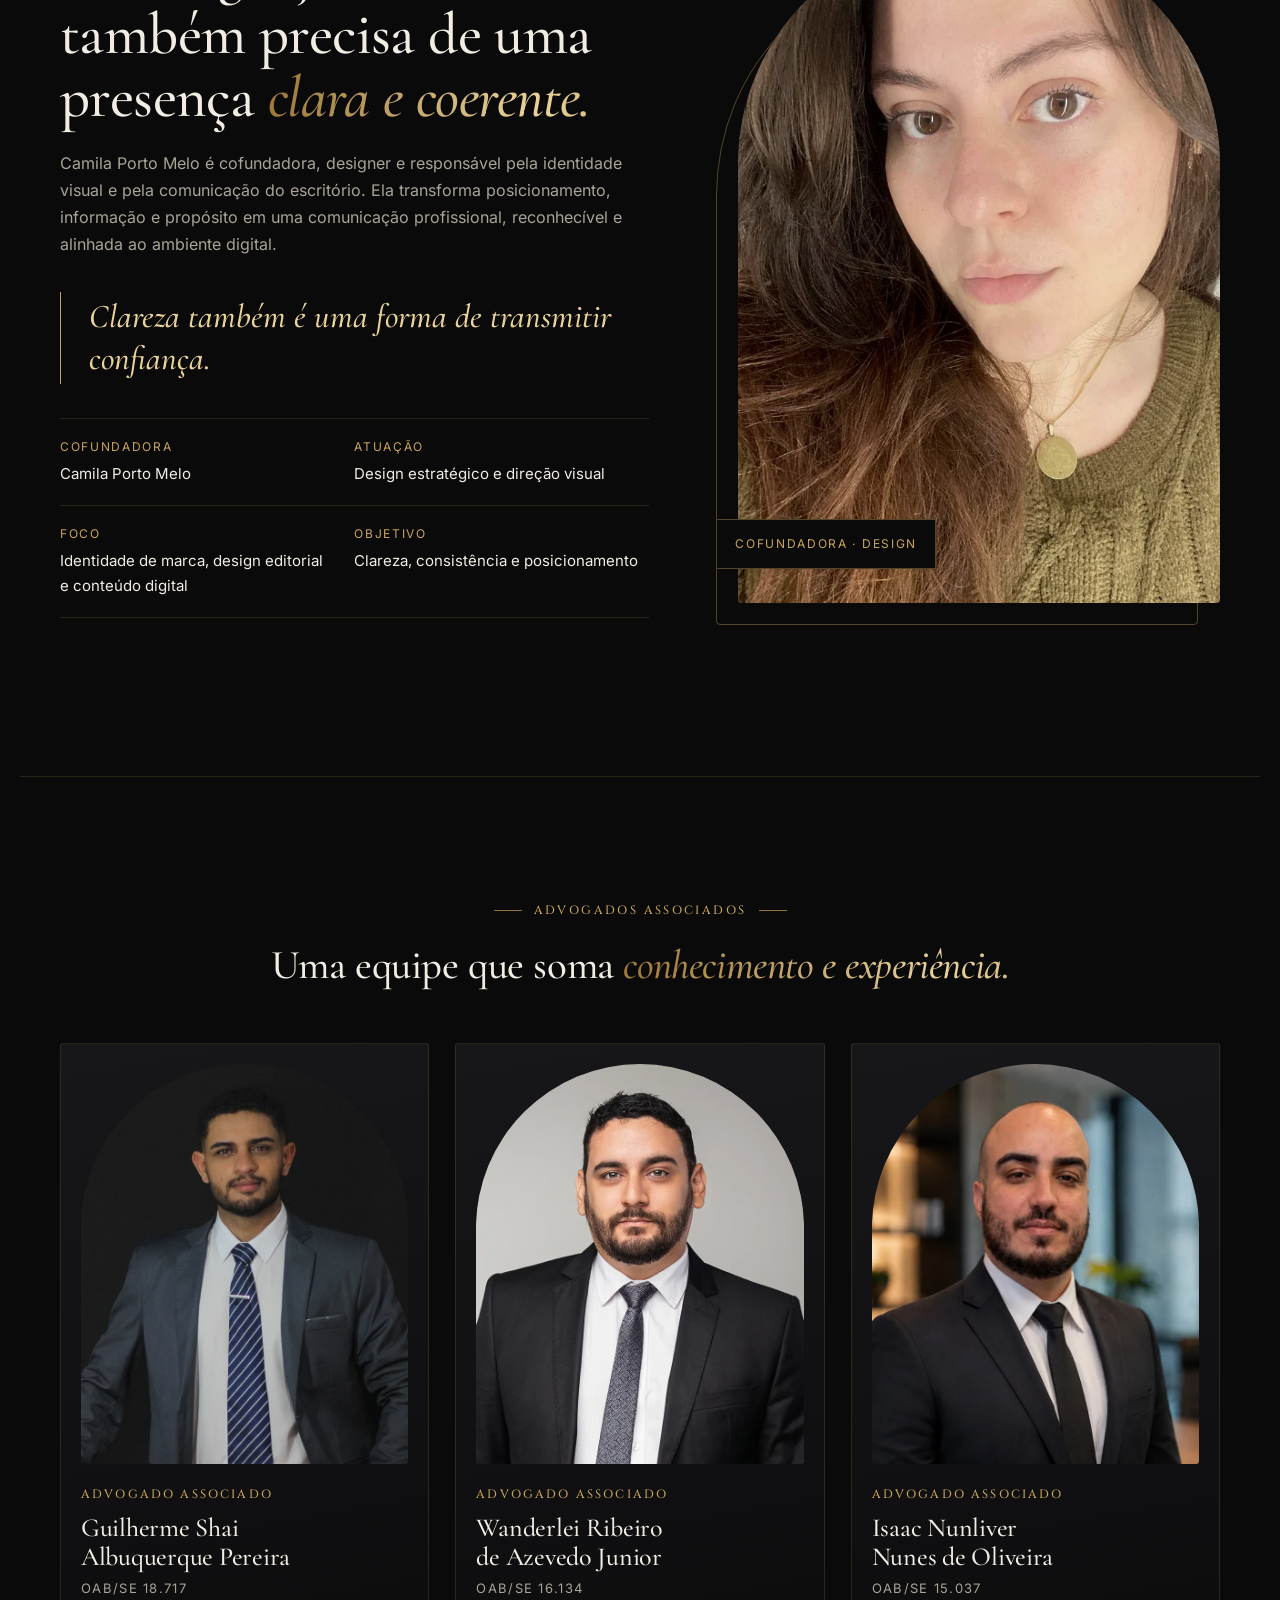
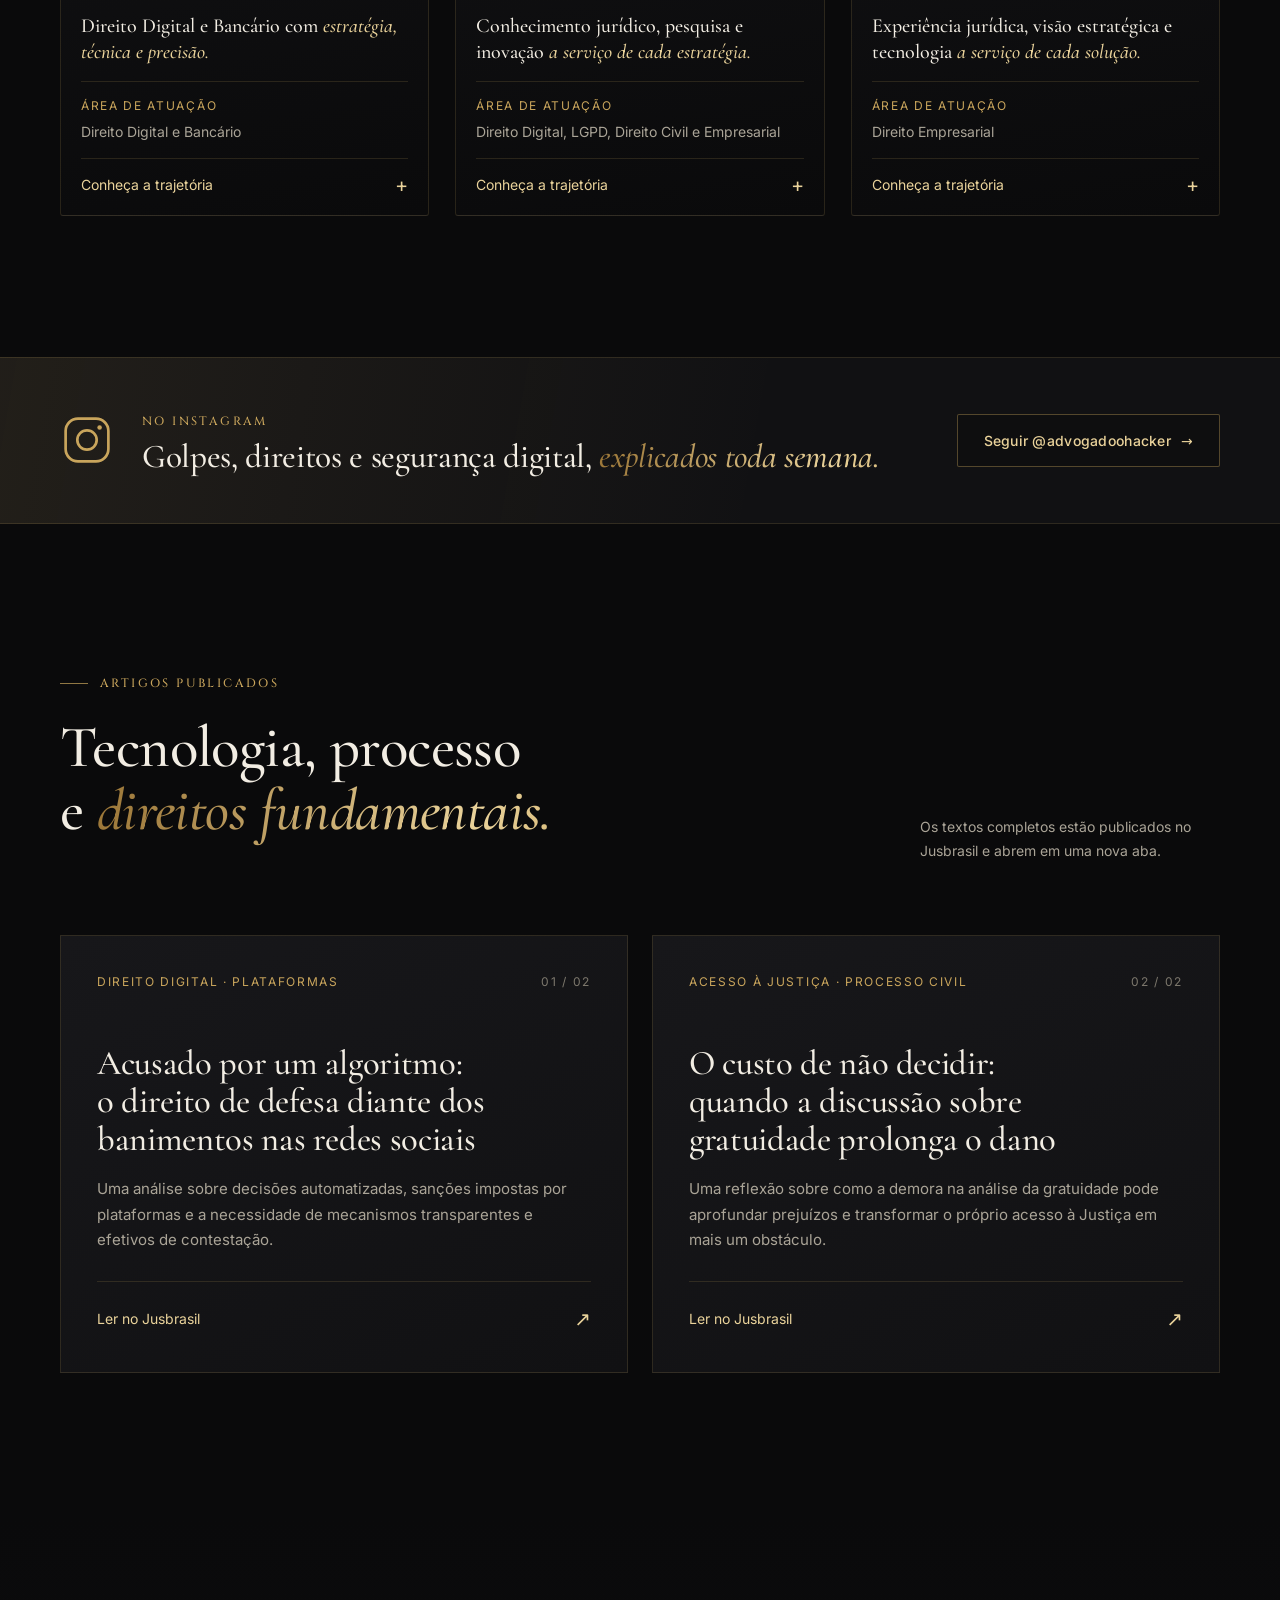
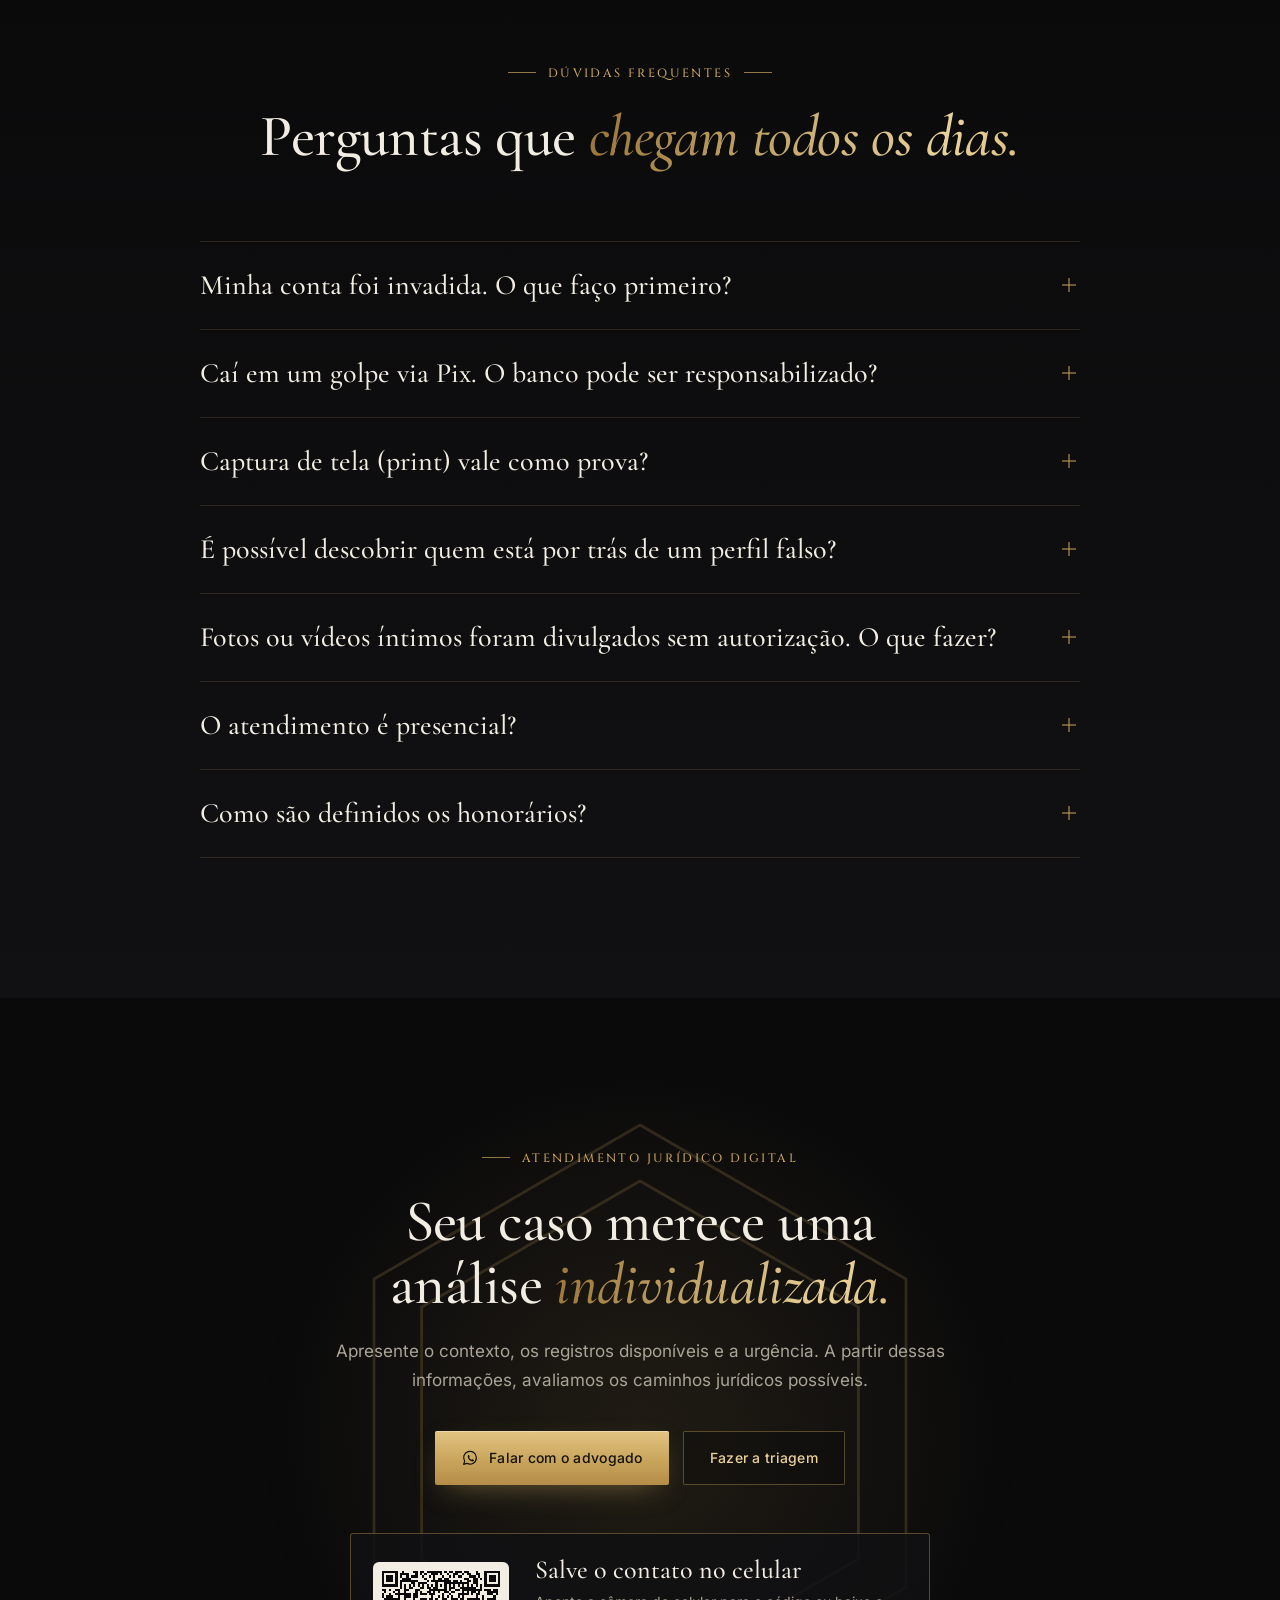
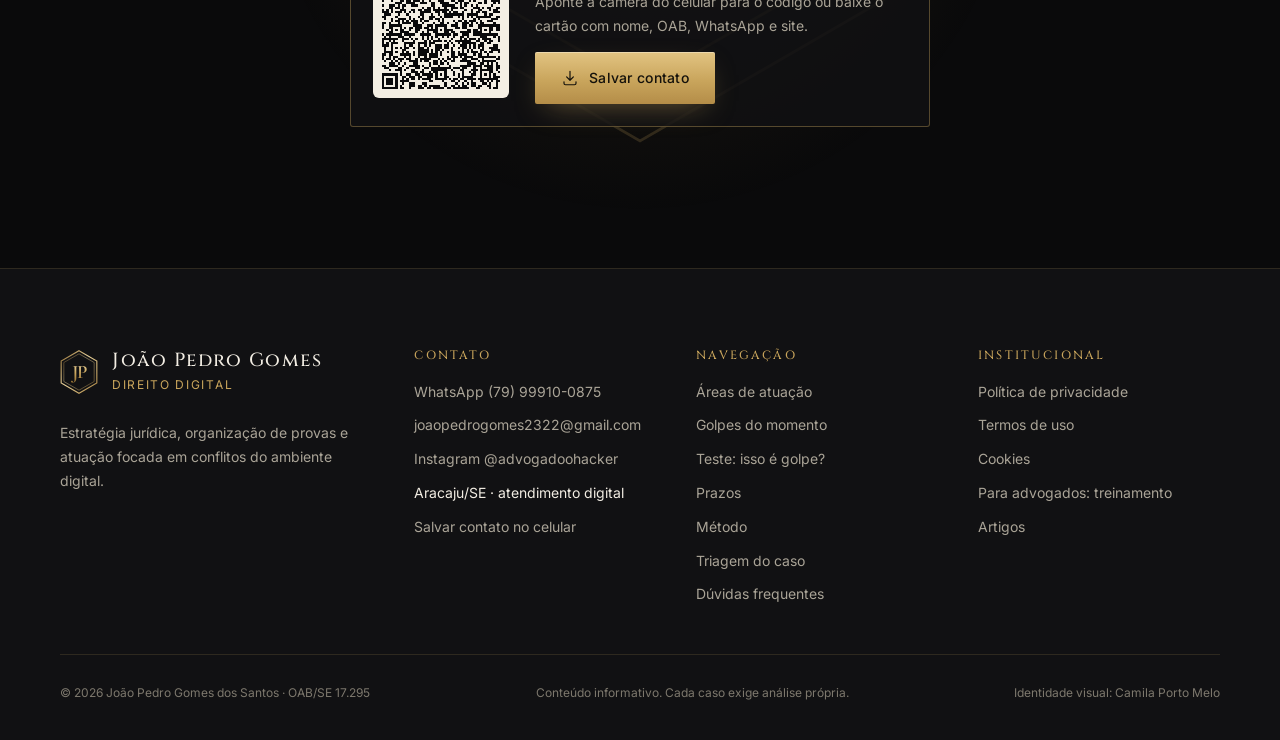
==== commit 7afdf2a3: "Página de Termos de Uso e links de Termos e Cookies no rodapé Co-Authored-By: Claude Opus 5.5 <norep" ====
--- a/site-arquivo-unico/index.html
+++ b/site-arquivo-unico/index.html
@@ -1919,6 +1919,8 @@
           <h2>Institucional</h2>
           <ul>
             <li><a href="privacidade.html">Política de privacidade</a></li>
+            <li><a href="termos.html">Termos de uso</a></li>
+            <li><a href="privacidade.html#cookies">Cookies</a></li>
             <li><a href="treinamento.html">Para advogados: treinamento</a></li>
             <li><a href="#artigos">Artigos</a></li>
           </ul>
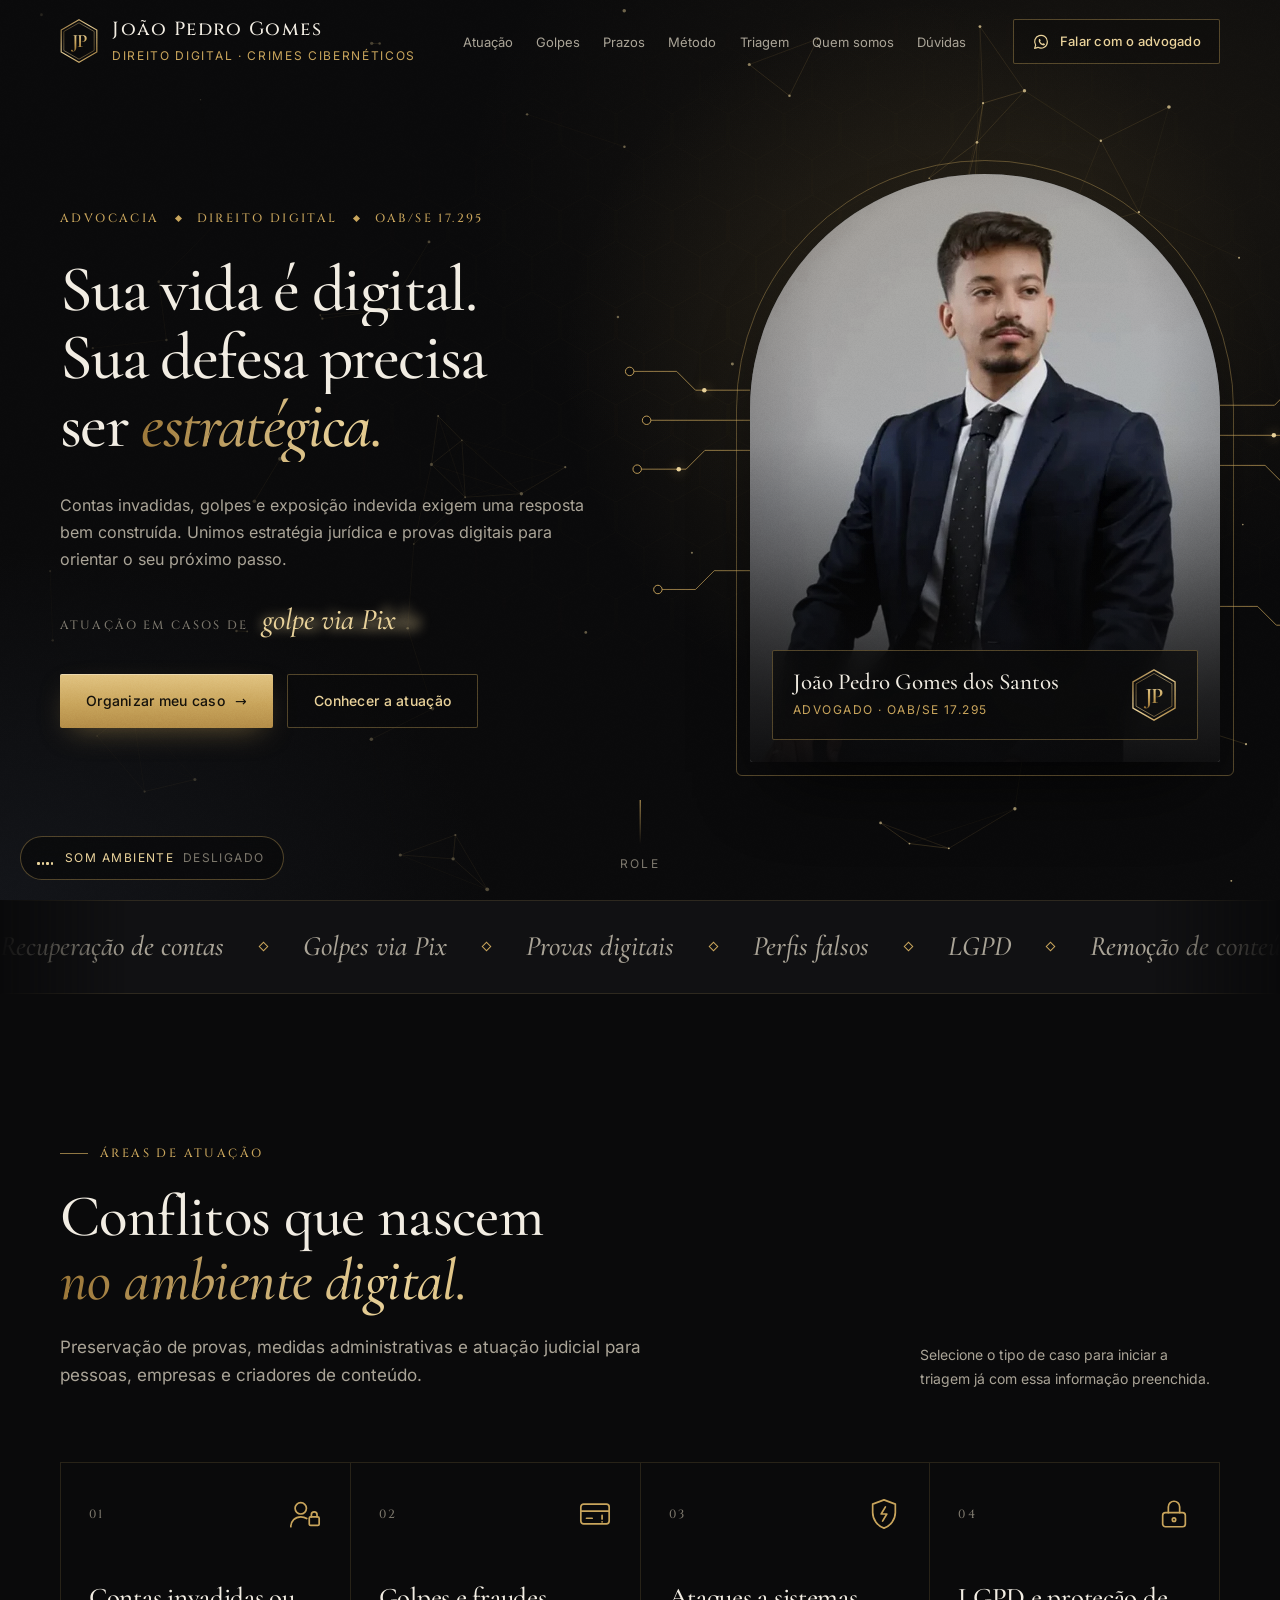
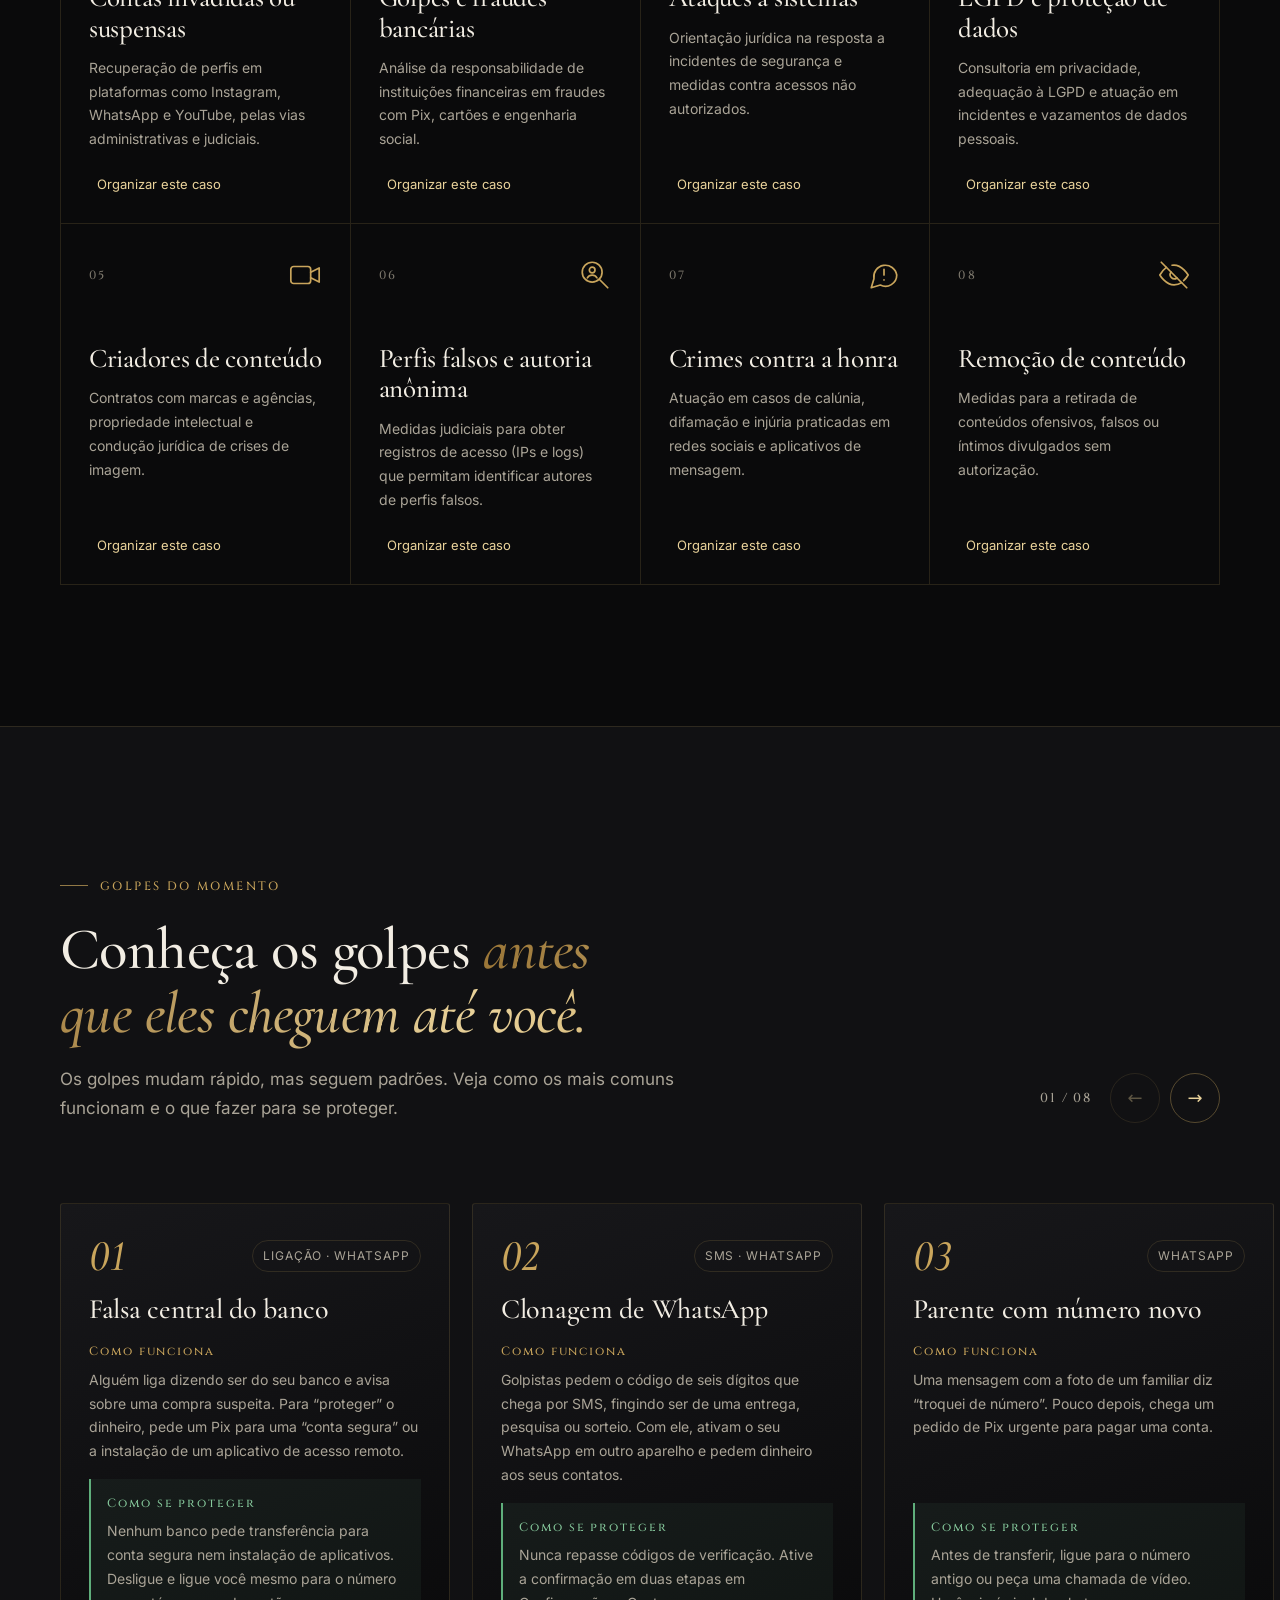
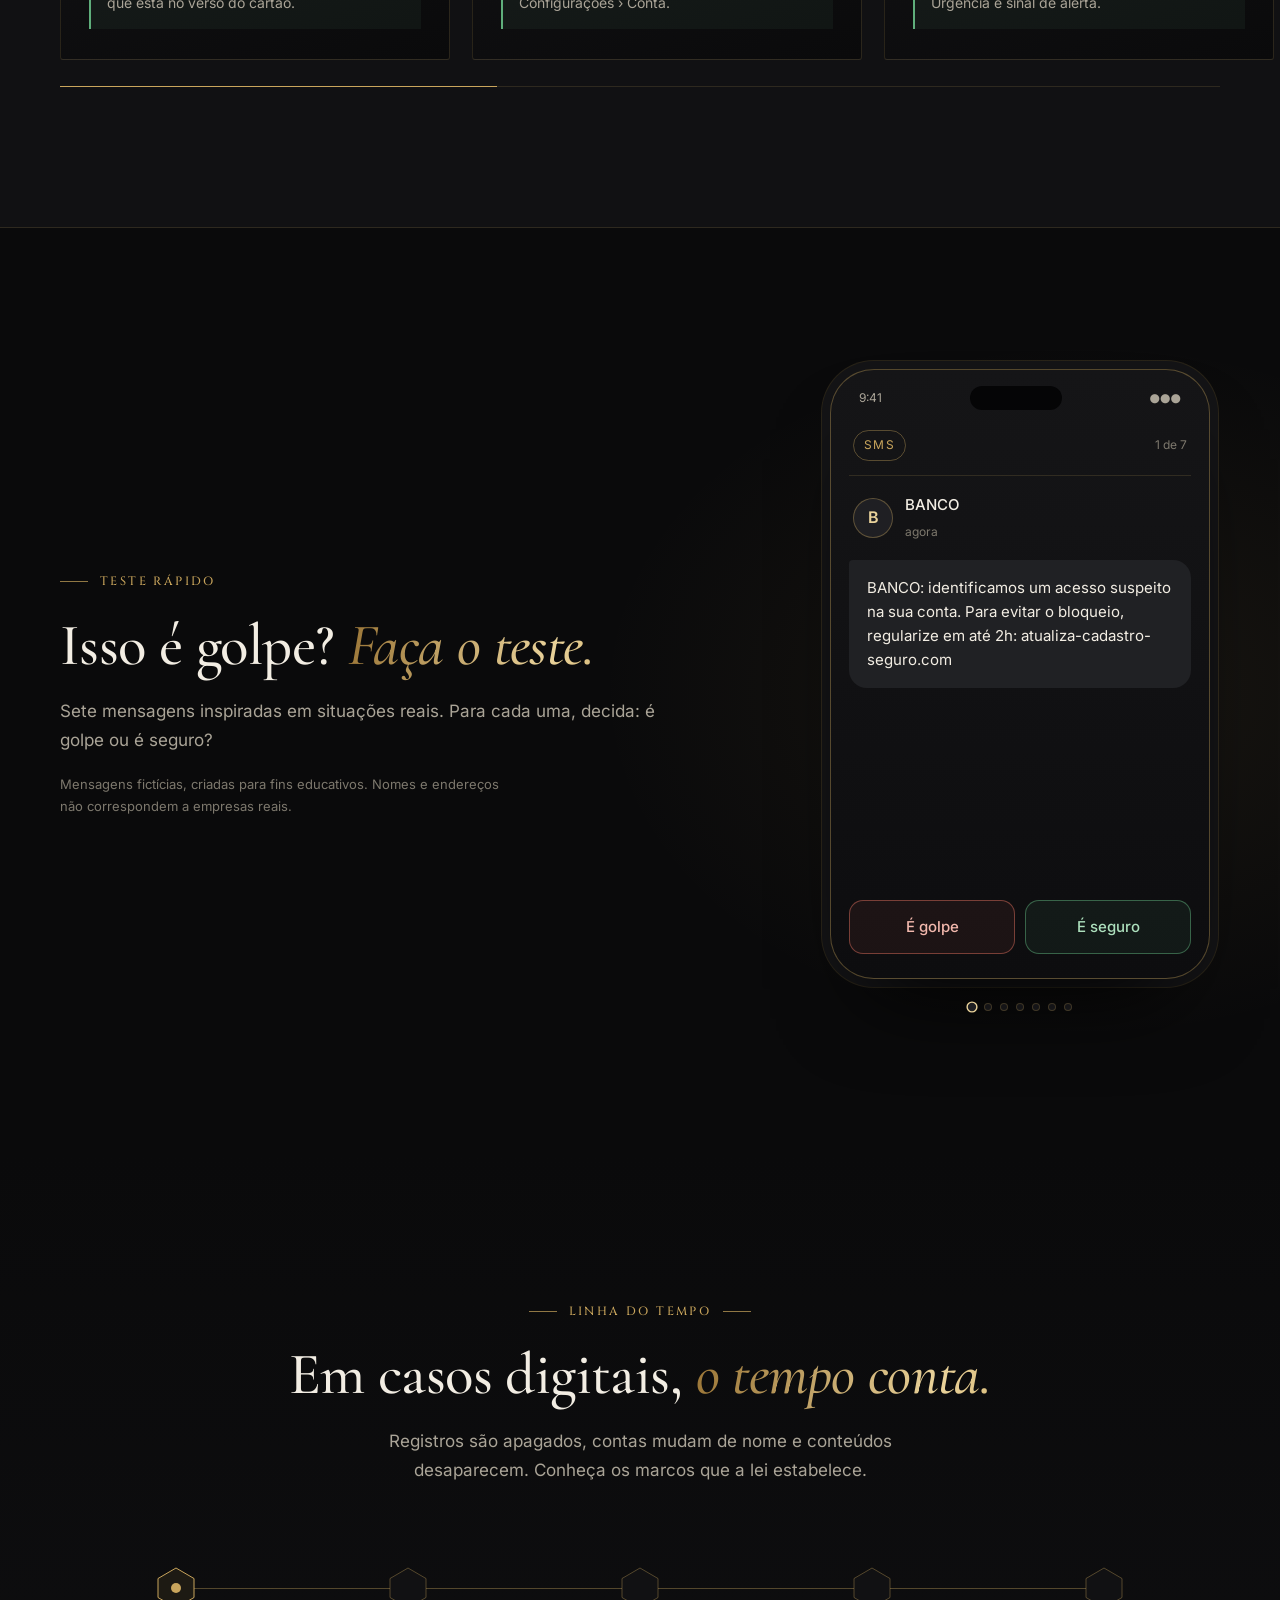
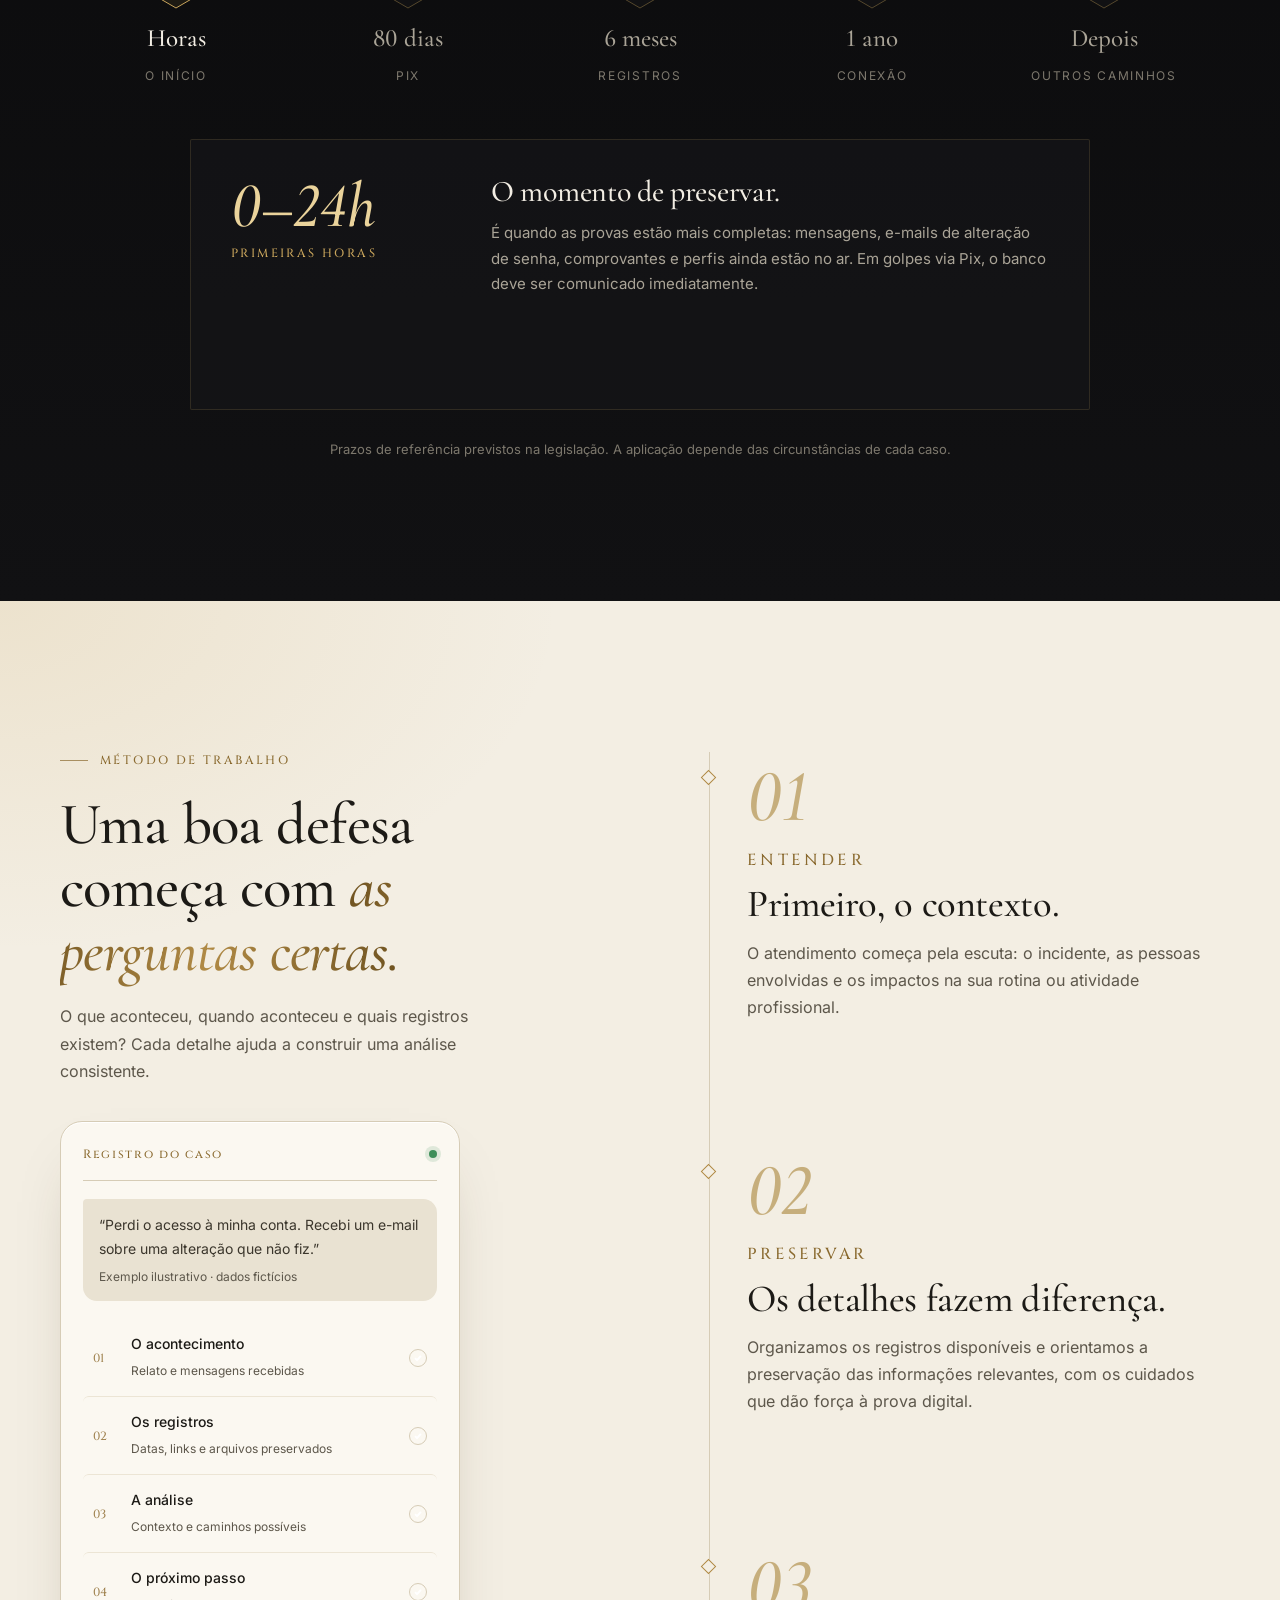
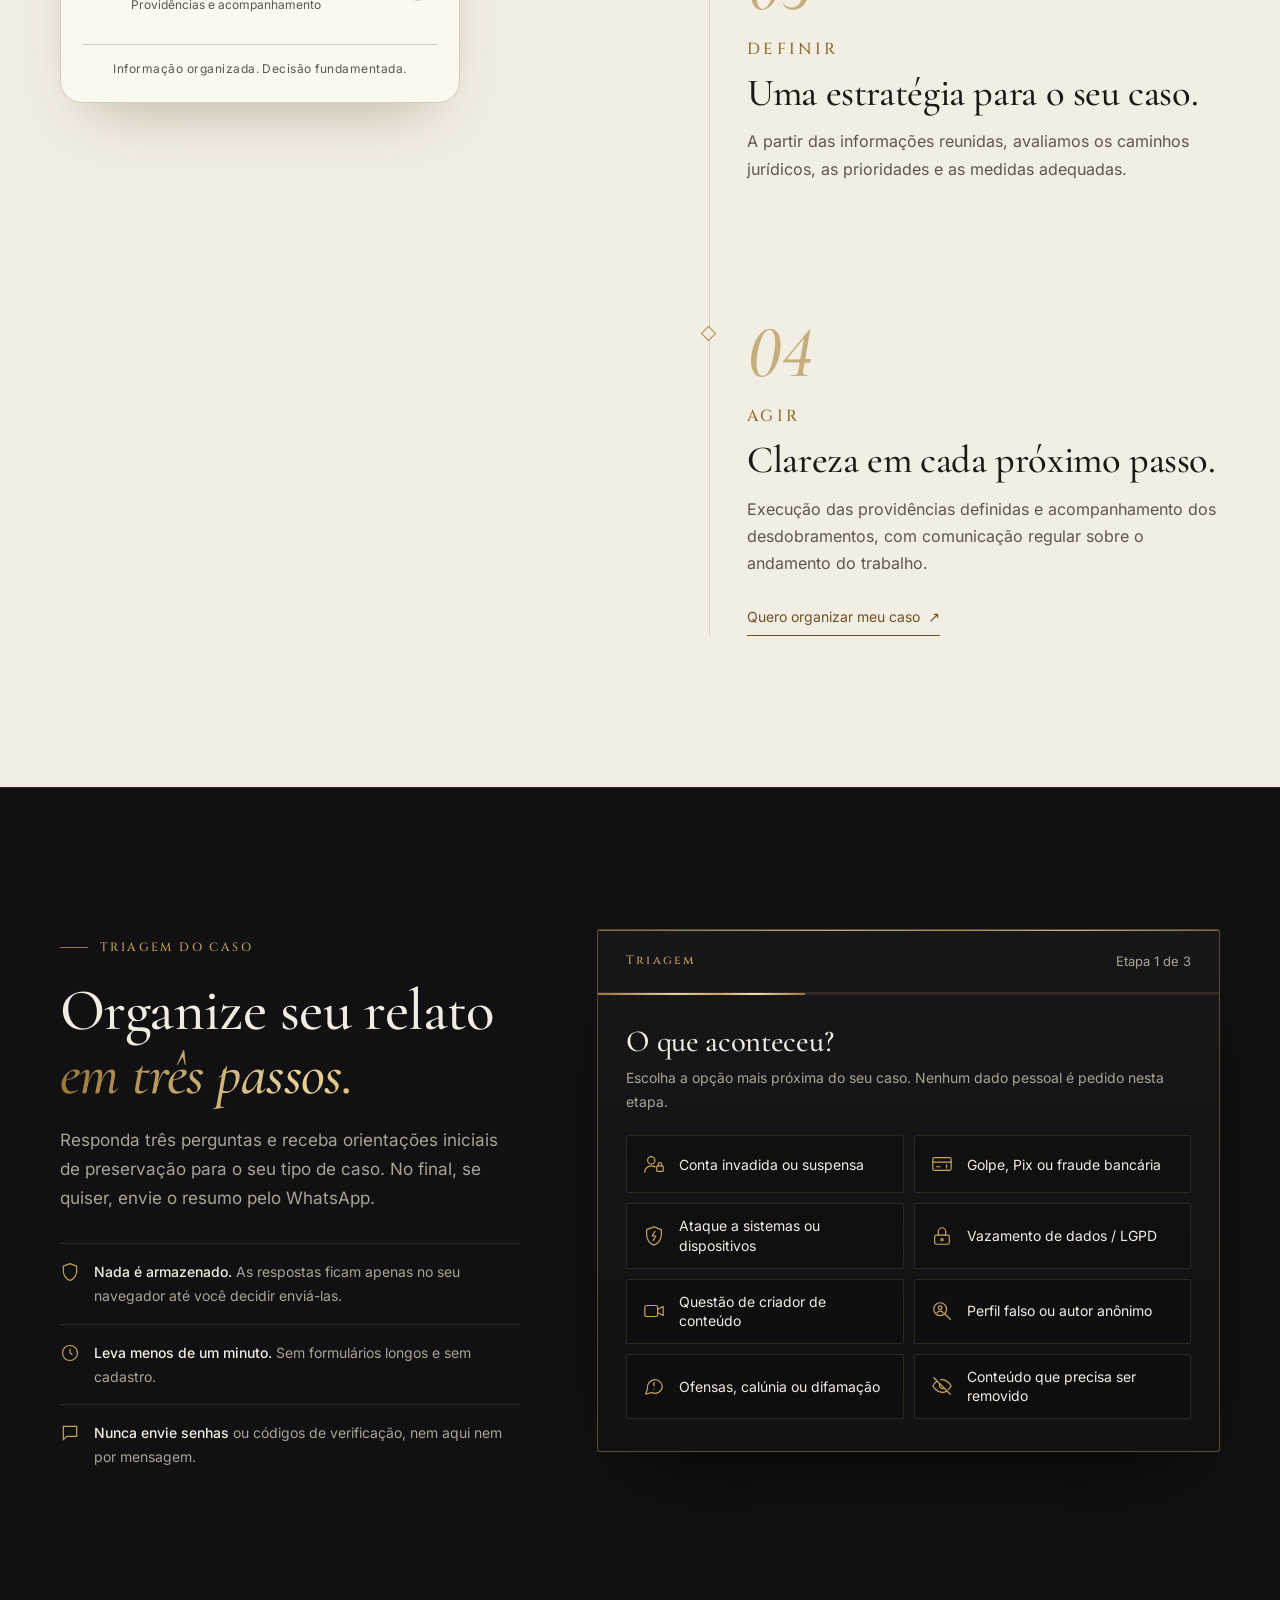
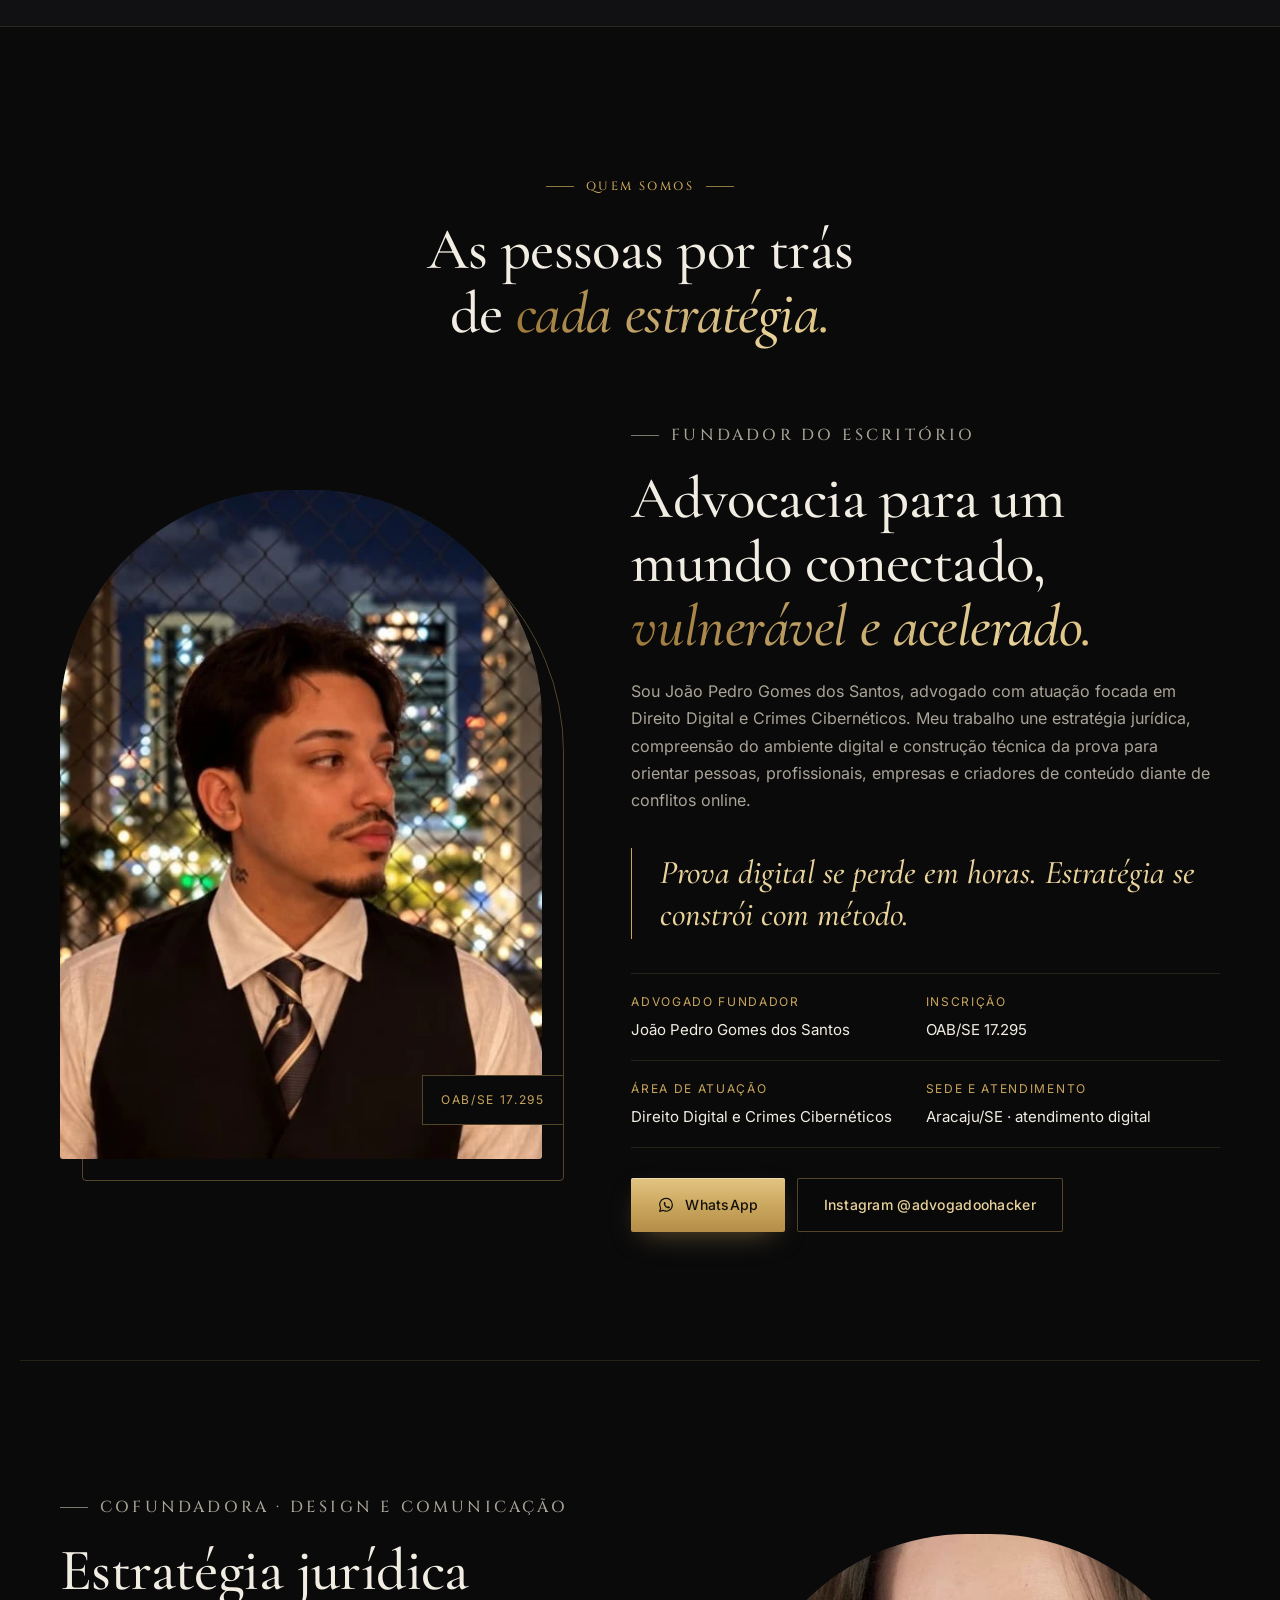
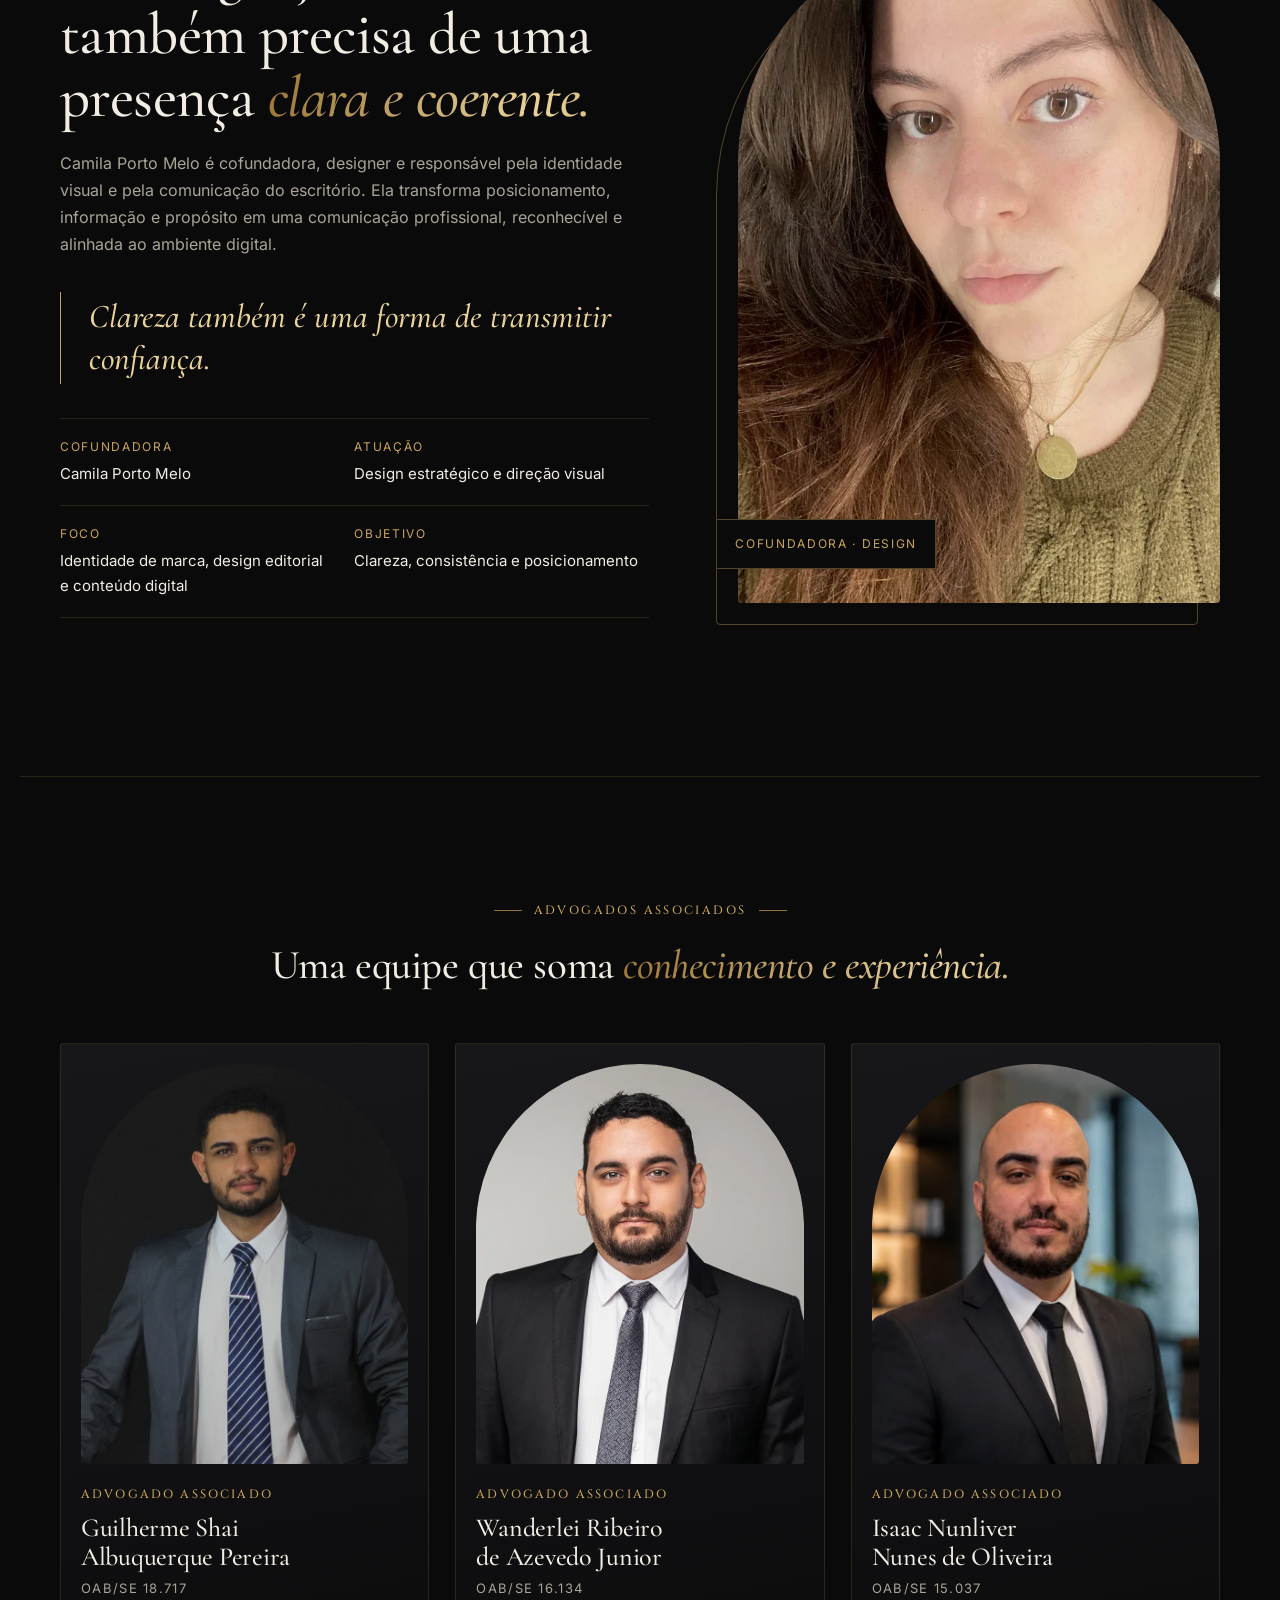
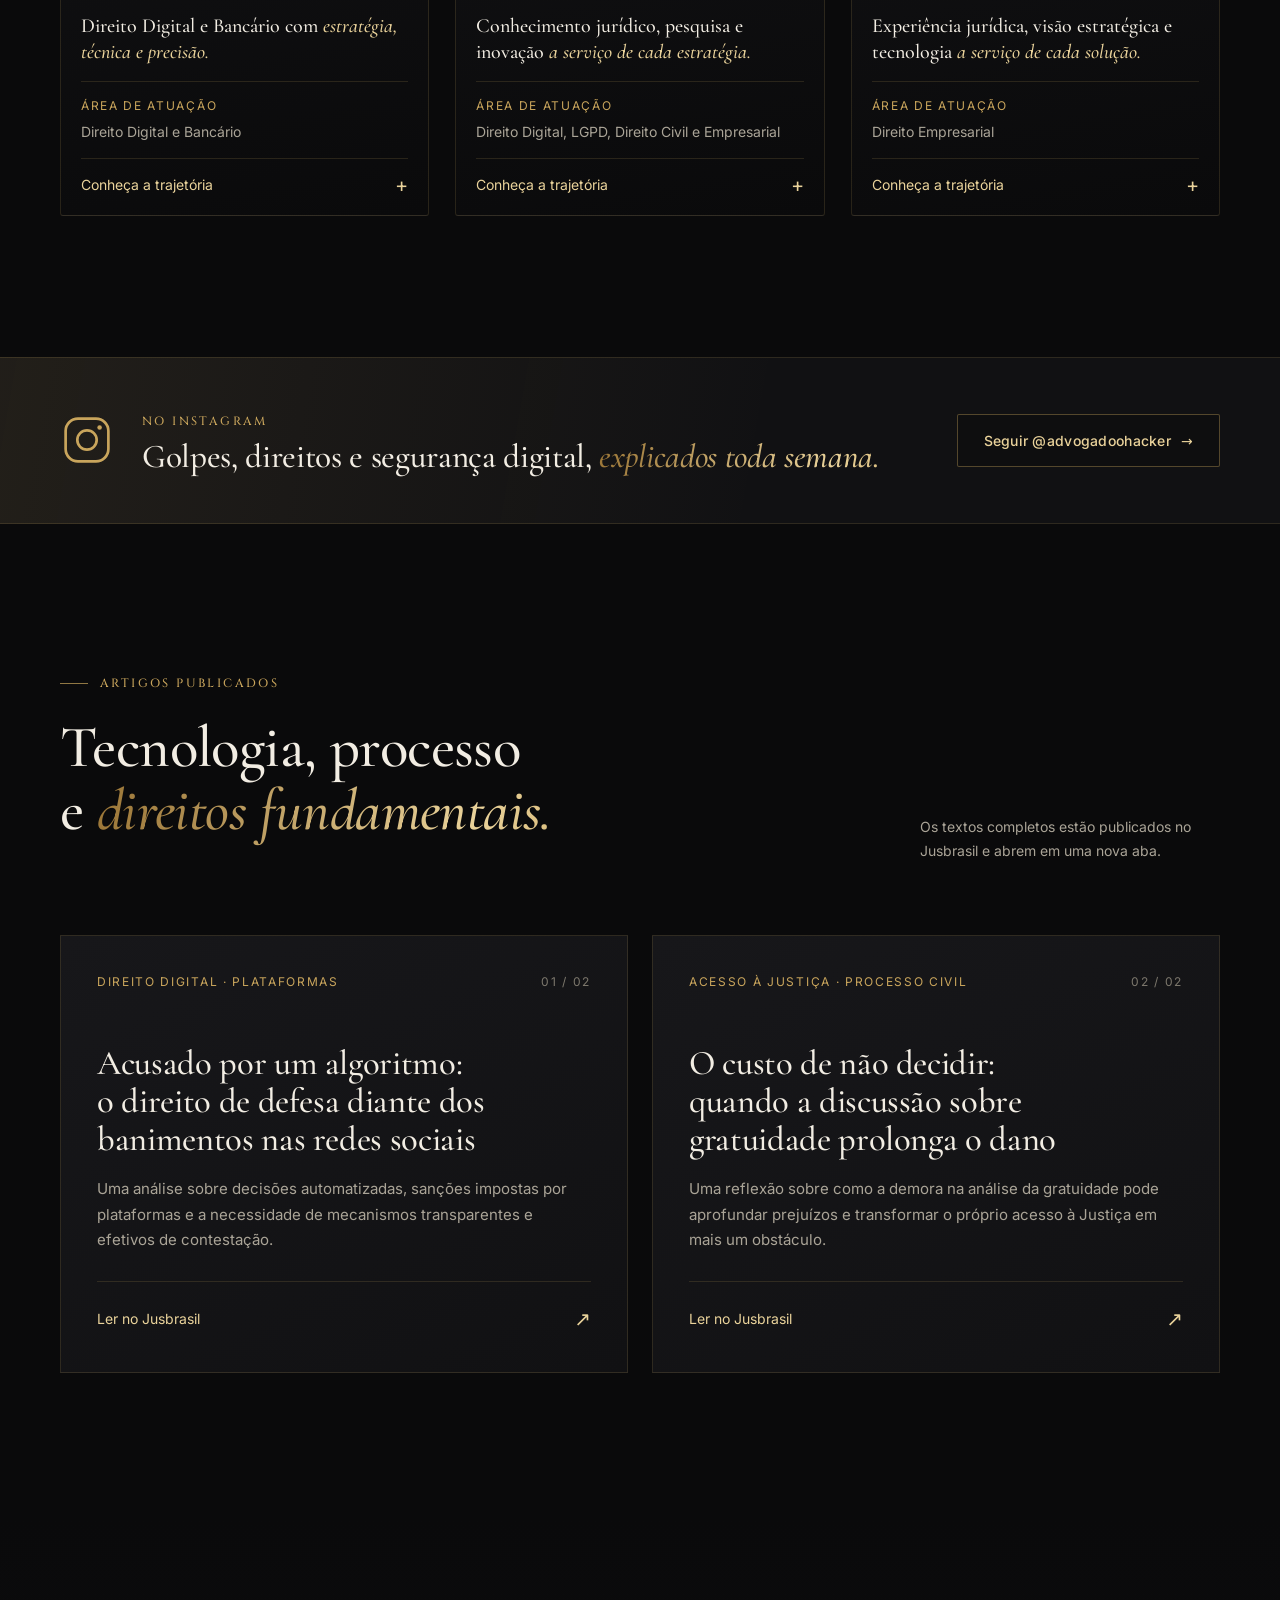
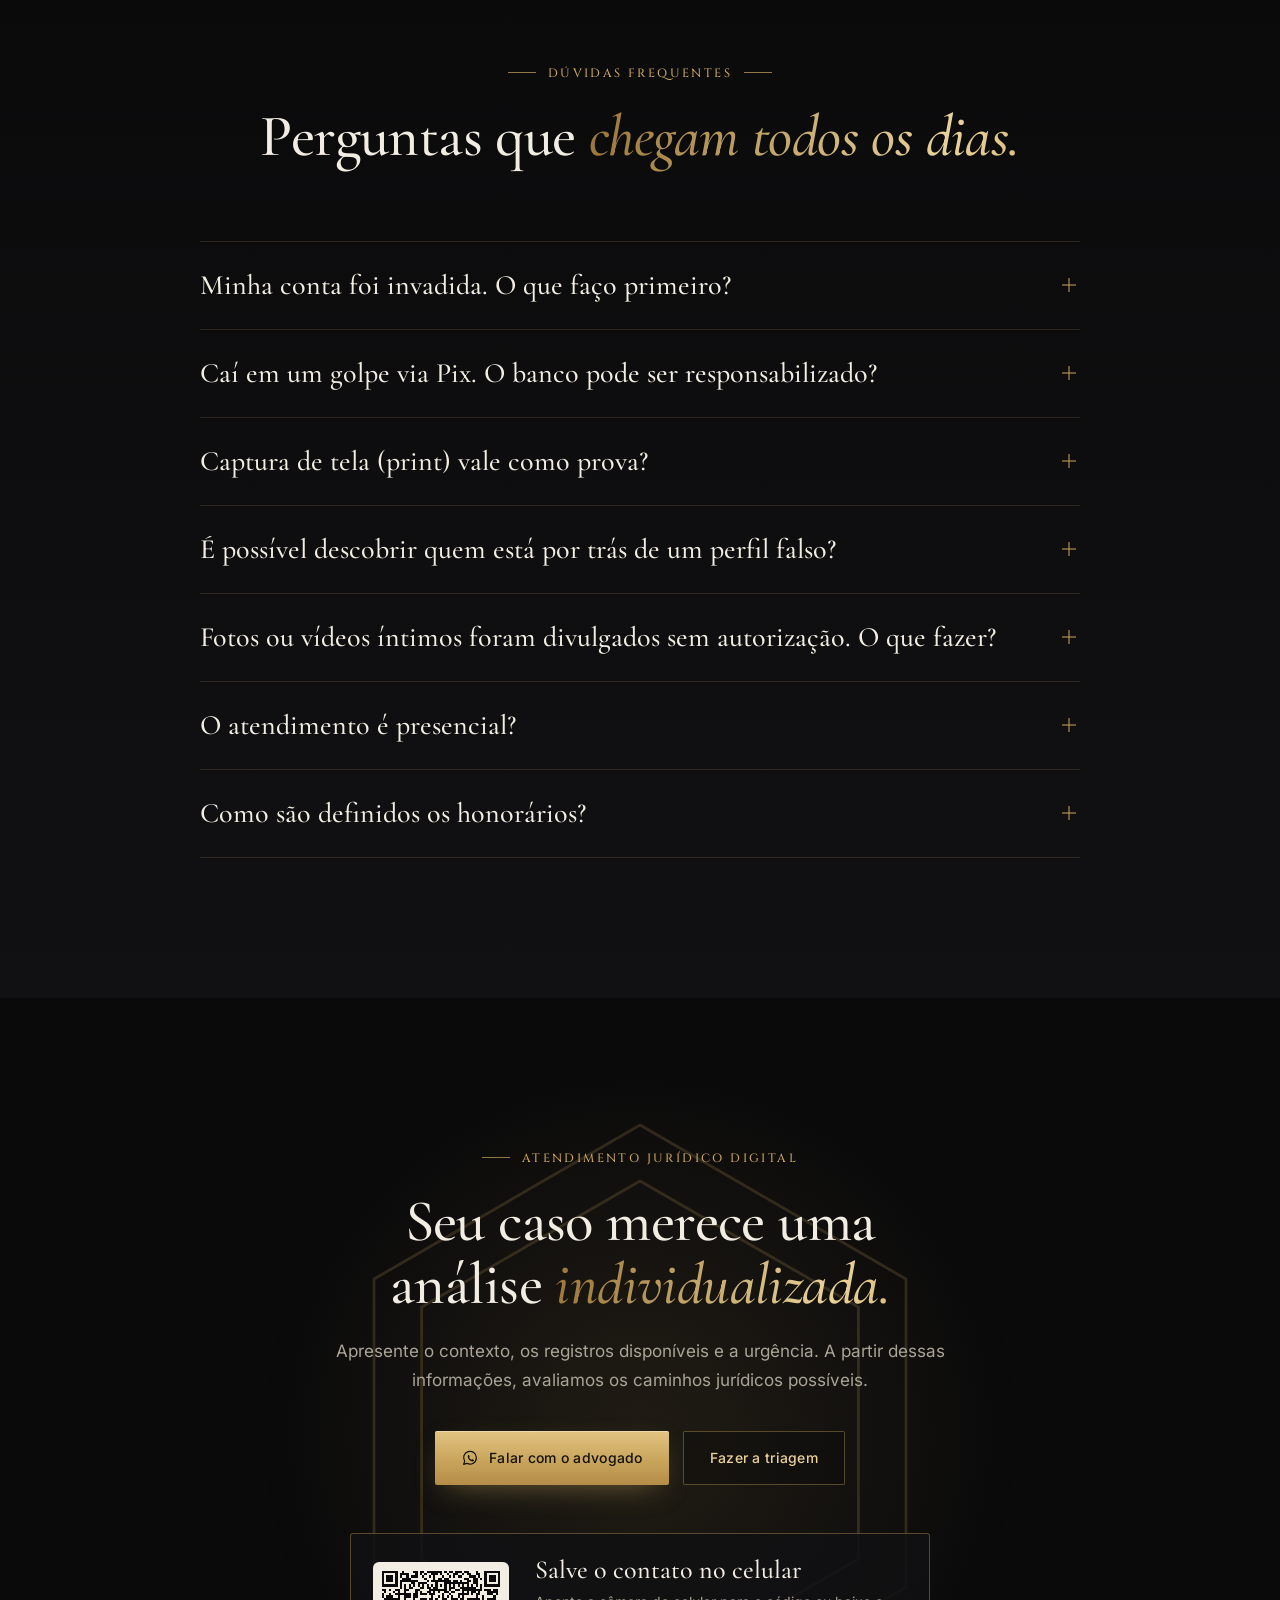
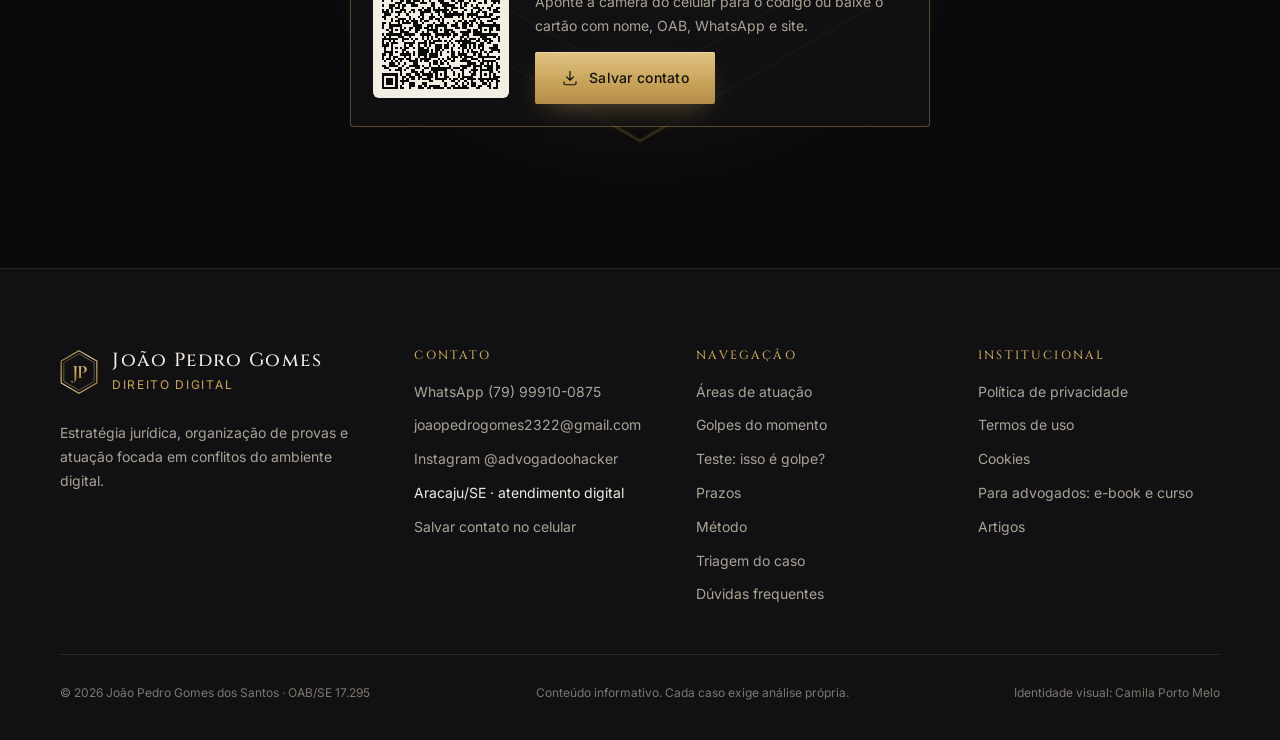
==== commit bb6cb877: "Página para advogados com e-book e curso à venda pela Hotmart - E-book: capa nova, 5 módulos, botões" ====
--- a/site-arquivo-unico/index.html
+++ b/site-arquivo-unico/index.html
@@ -1035,6 +1035,26 @@
 .policy-table tr:last-child td { border-bottom: 0; }
 .policy-table td:first-child { color: var(--text); }
 .r-legal a { color: var(--gold-hi); border-bottom: 1px solid var(--line-strong); }
+
+/* ---------- E-book (página para advogados) ---------- */
+.ebook-cover { max-width: 400px; justify-self: center; filter: drop-shadow(18px 22px 30px rgba(0,0,0,.6)); }
+.ebook-cover img { width: 100%; height: auto; border: 1px solid var(--line-strong); }
+.ebook-facts { display: grid; grid-template-columns: repeat(3, 1fr); margin: 26px 0 6px; border-block: 1px solid var(--line); }
+.ebook-facts li { padding: 16px 0; text-align: center; }
+.ebook-facts li + li { border-left: 1px solid var(--line); }
+.ebook-facts b { display: block; font-family: var(--f-display); font-weight: 500; font-size: 34px; line-height: 1; color: var(--gold-hi); font-variant-numeric: lining-nums; }
+.ebook-facts span { font-size: 12px; letter-spacing: .12em; text-transform: uppercase; color: var(--muted); }
+.course-band { background: var(--ink-2); border-top: 1px solid var(--line); }
+@media (max-width: 720px) { .ebook-cover { max-width: 250px; } .ebook-facts b { font-size: 28px; } }
+/* páginas internas: link de volta compacto no celular, sem disputar espaço com o botão de som */
+.back-short { display: none; }
+@media (max-width: 720px) {
+  .back-long { display: none; }
+  .back-short { display: inline; }
+  .back-link { font-size: 13px; white-space: nowrap; }
+  body:not(:has(.menu-btn)) .sound-toggle { right: calc(var(--gutter) + 72px); }
+}
+.prose a, .policy-summary a { overflow-wrap: anywhere; }
 
 </style>
   <script>document.documentElement.classList.add('js');</script>
@@ -1921,7 +1941,7 @@
             <li><a href="privacidade.html">Política de privacidade</a></li>
             <li><a href="termos.html">Termos de uso</a></li>
             <li><a href="privacidade.html#cookies">Cookies</a></li>
-            <li><a href="treinamento.html">Para advogados: treinamento</a></li>
+            <li><a href="treinamento.html">Para advogados: e-book e curso</a></li>
             <li><a href="#artigos">Artigos</a></li>
           </ul>
         </div>
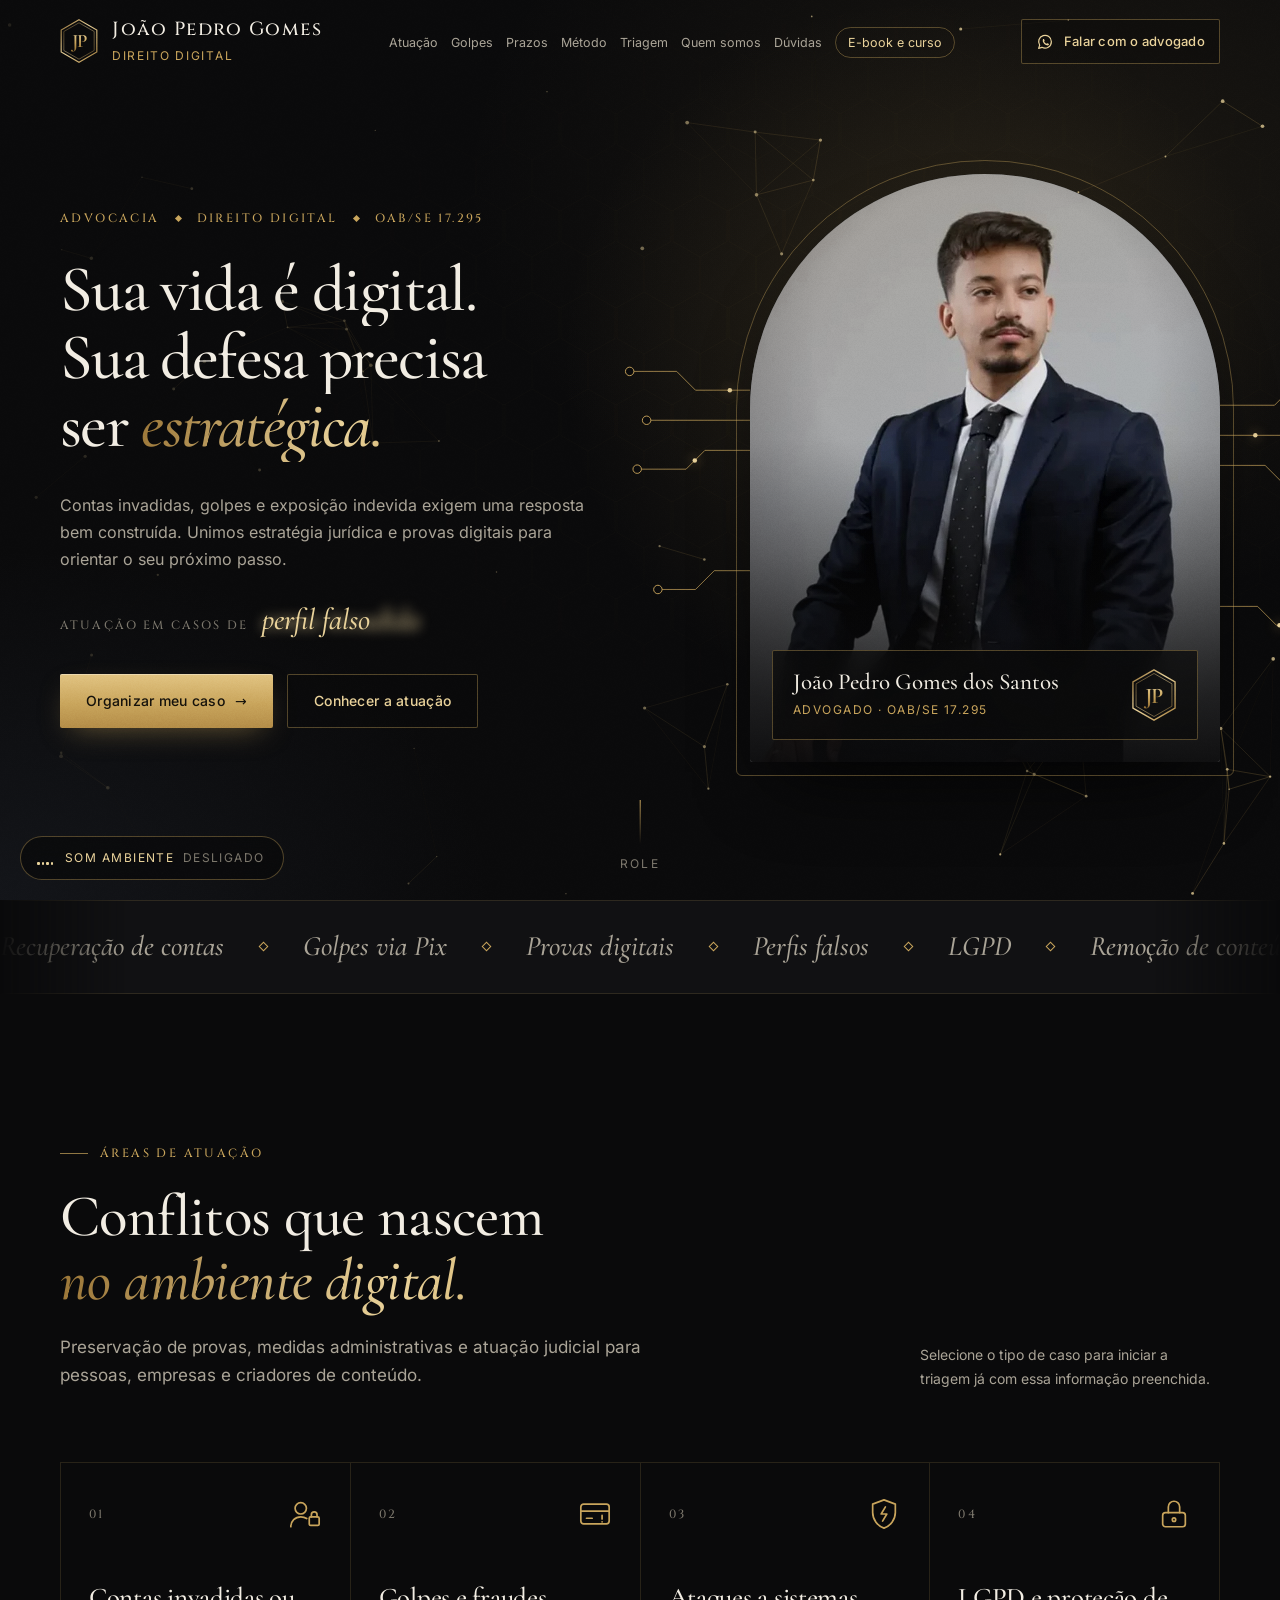
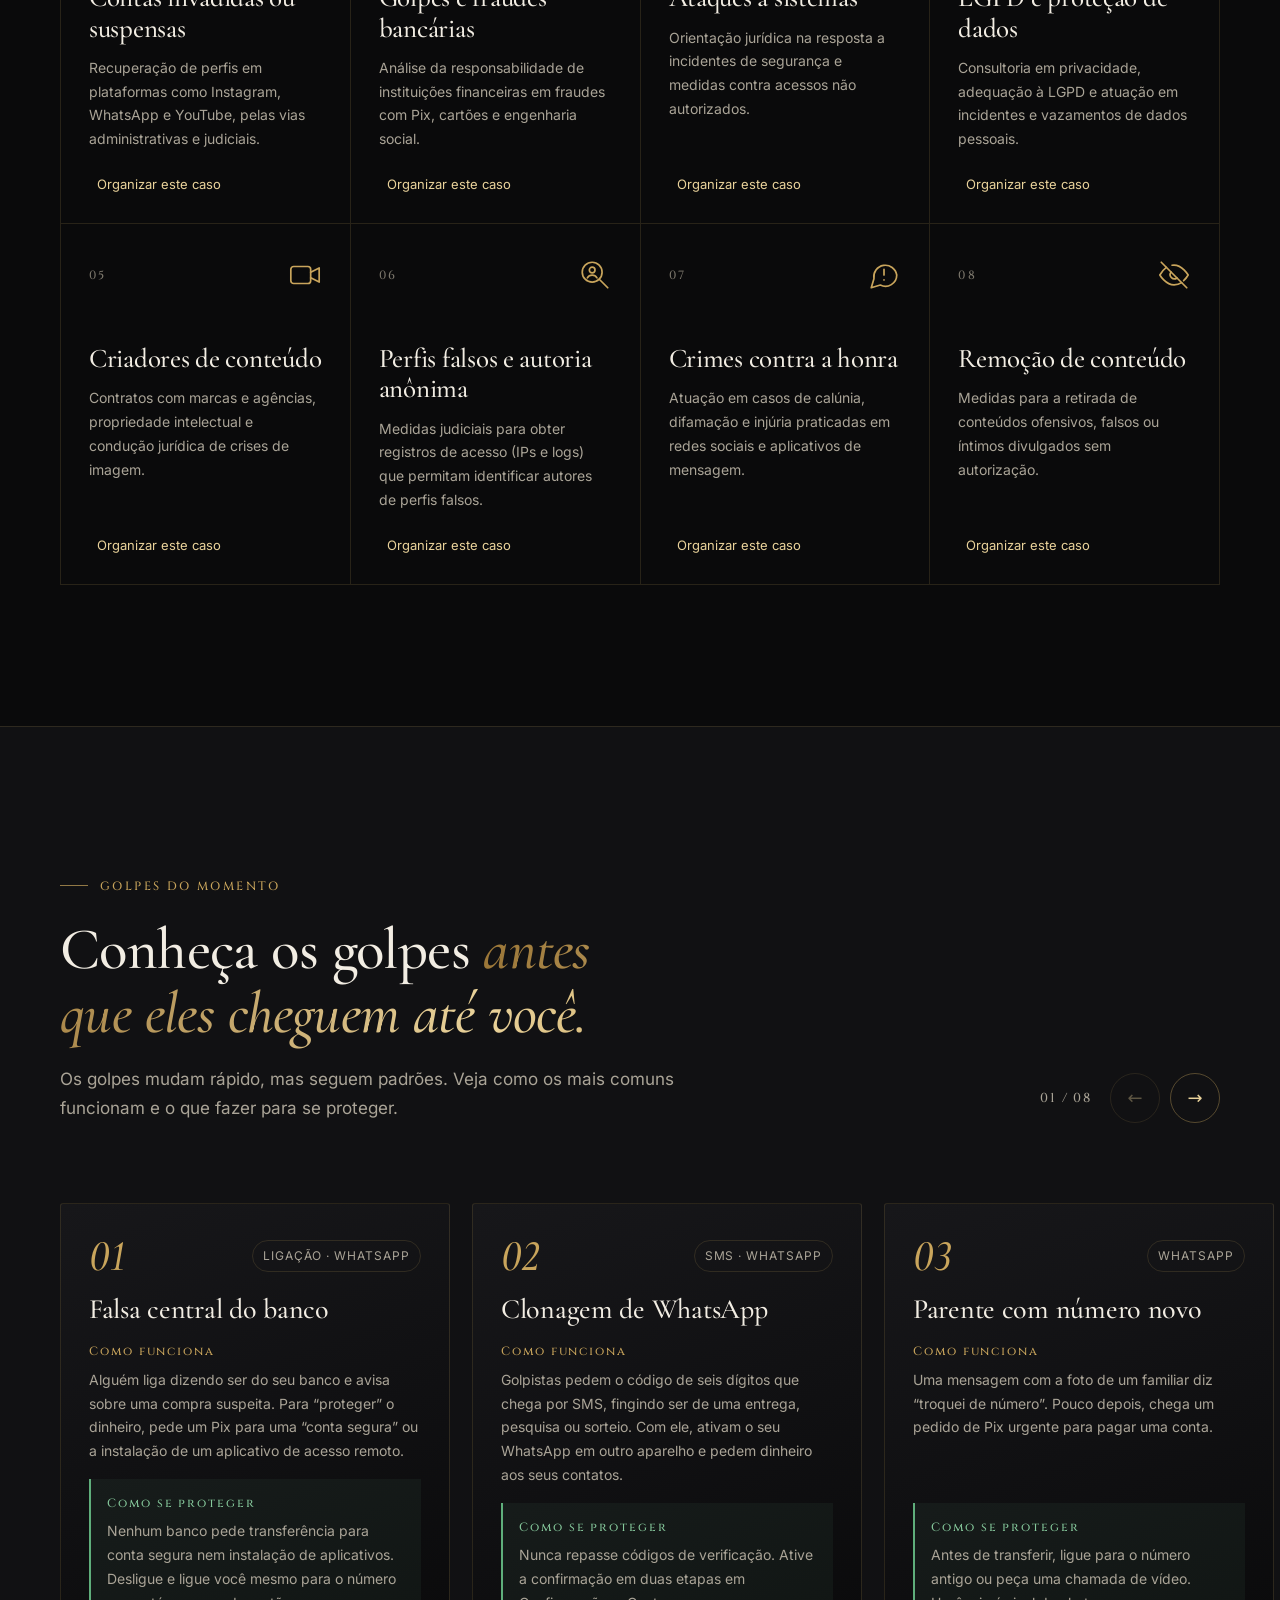
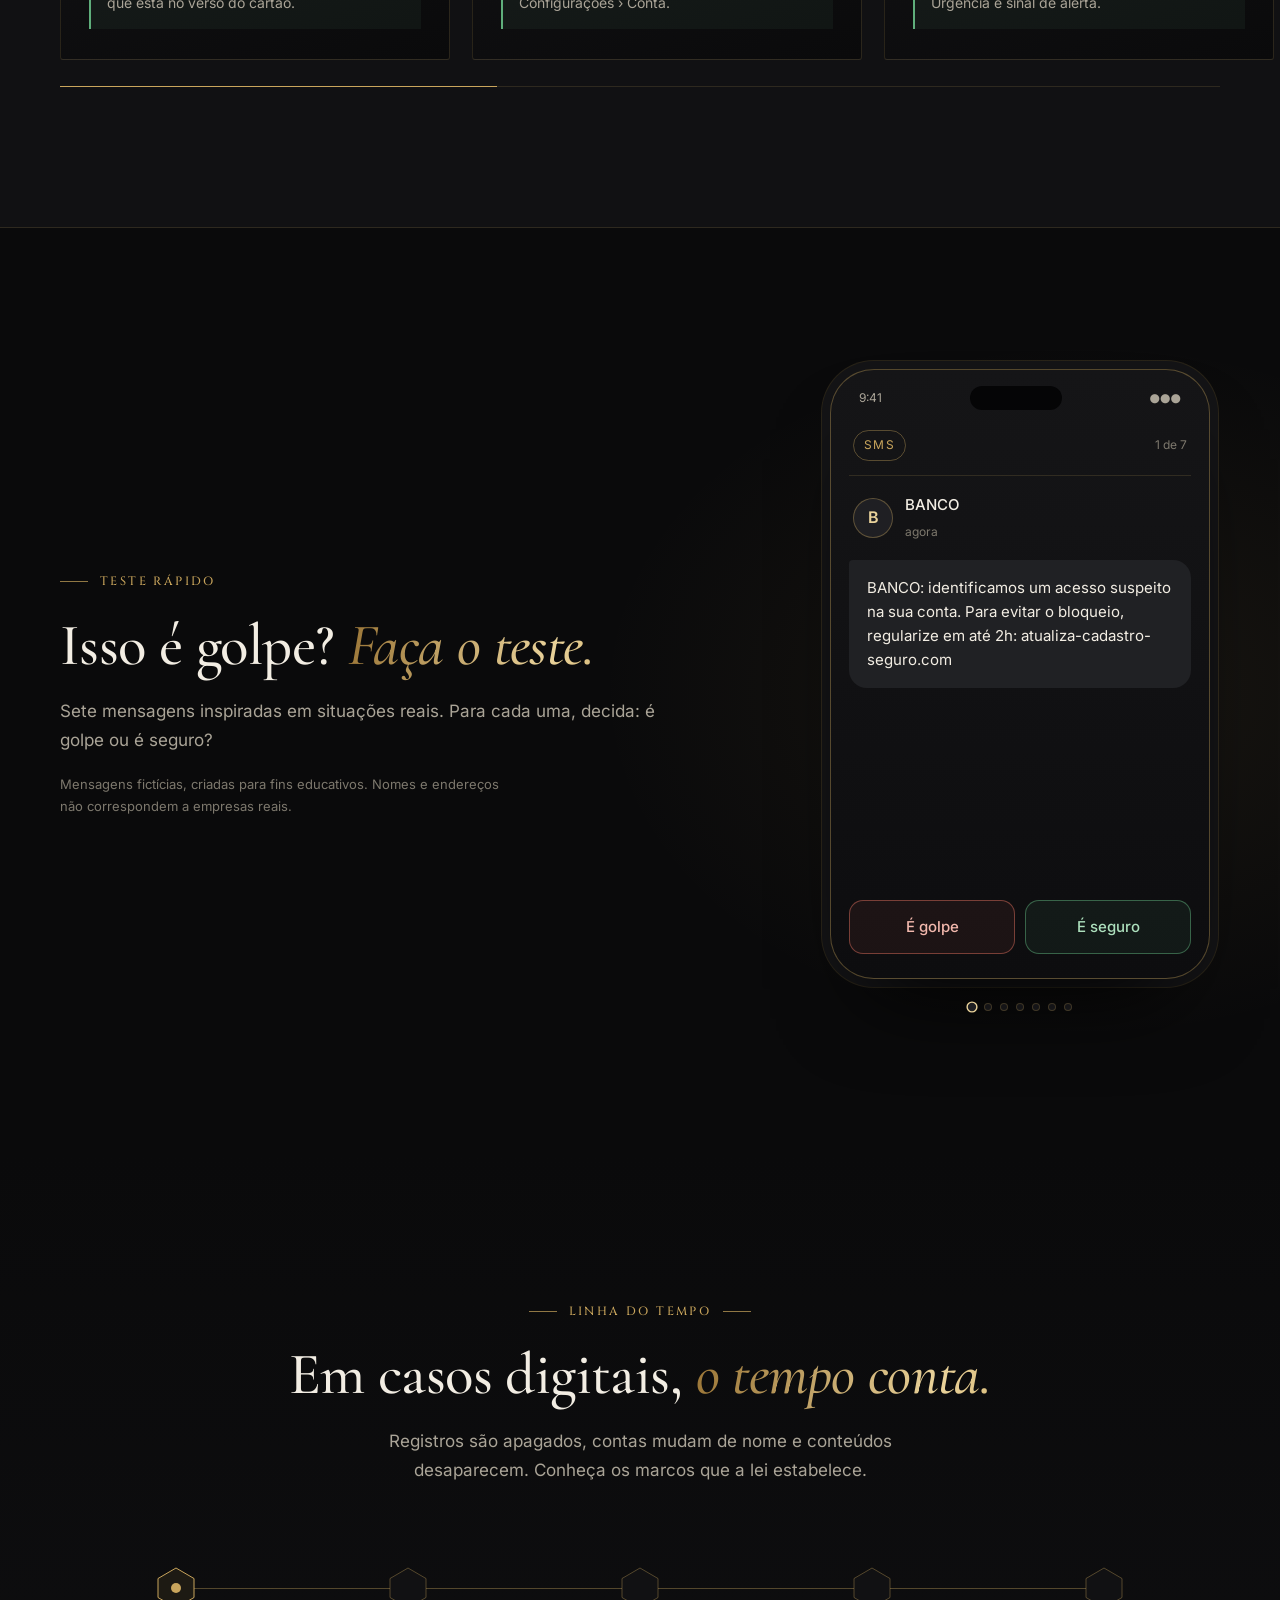
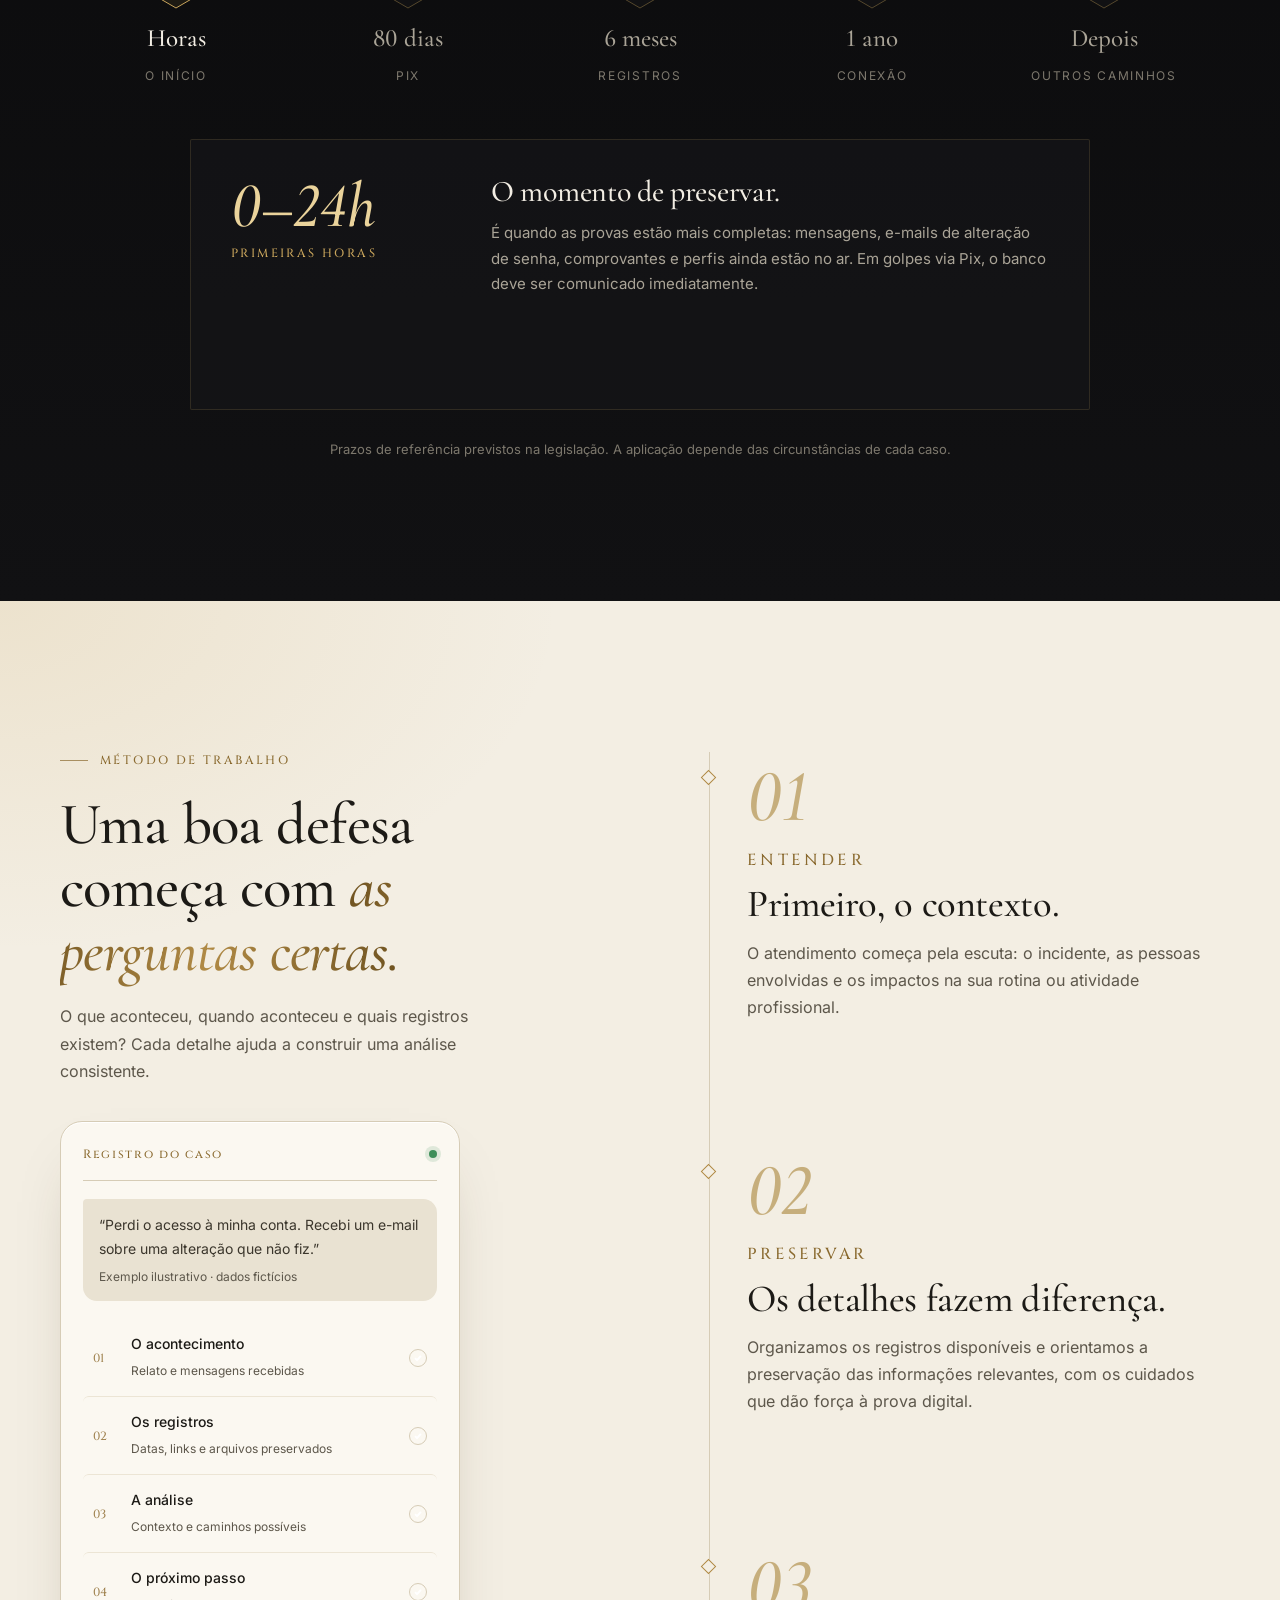
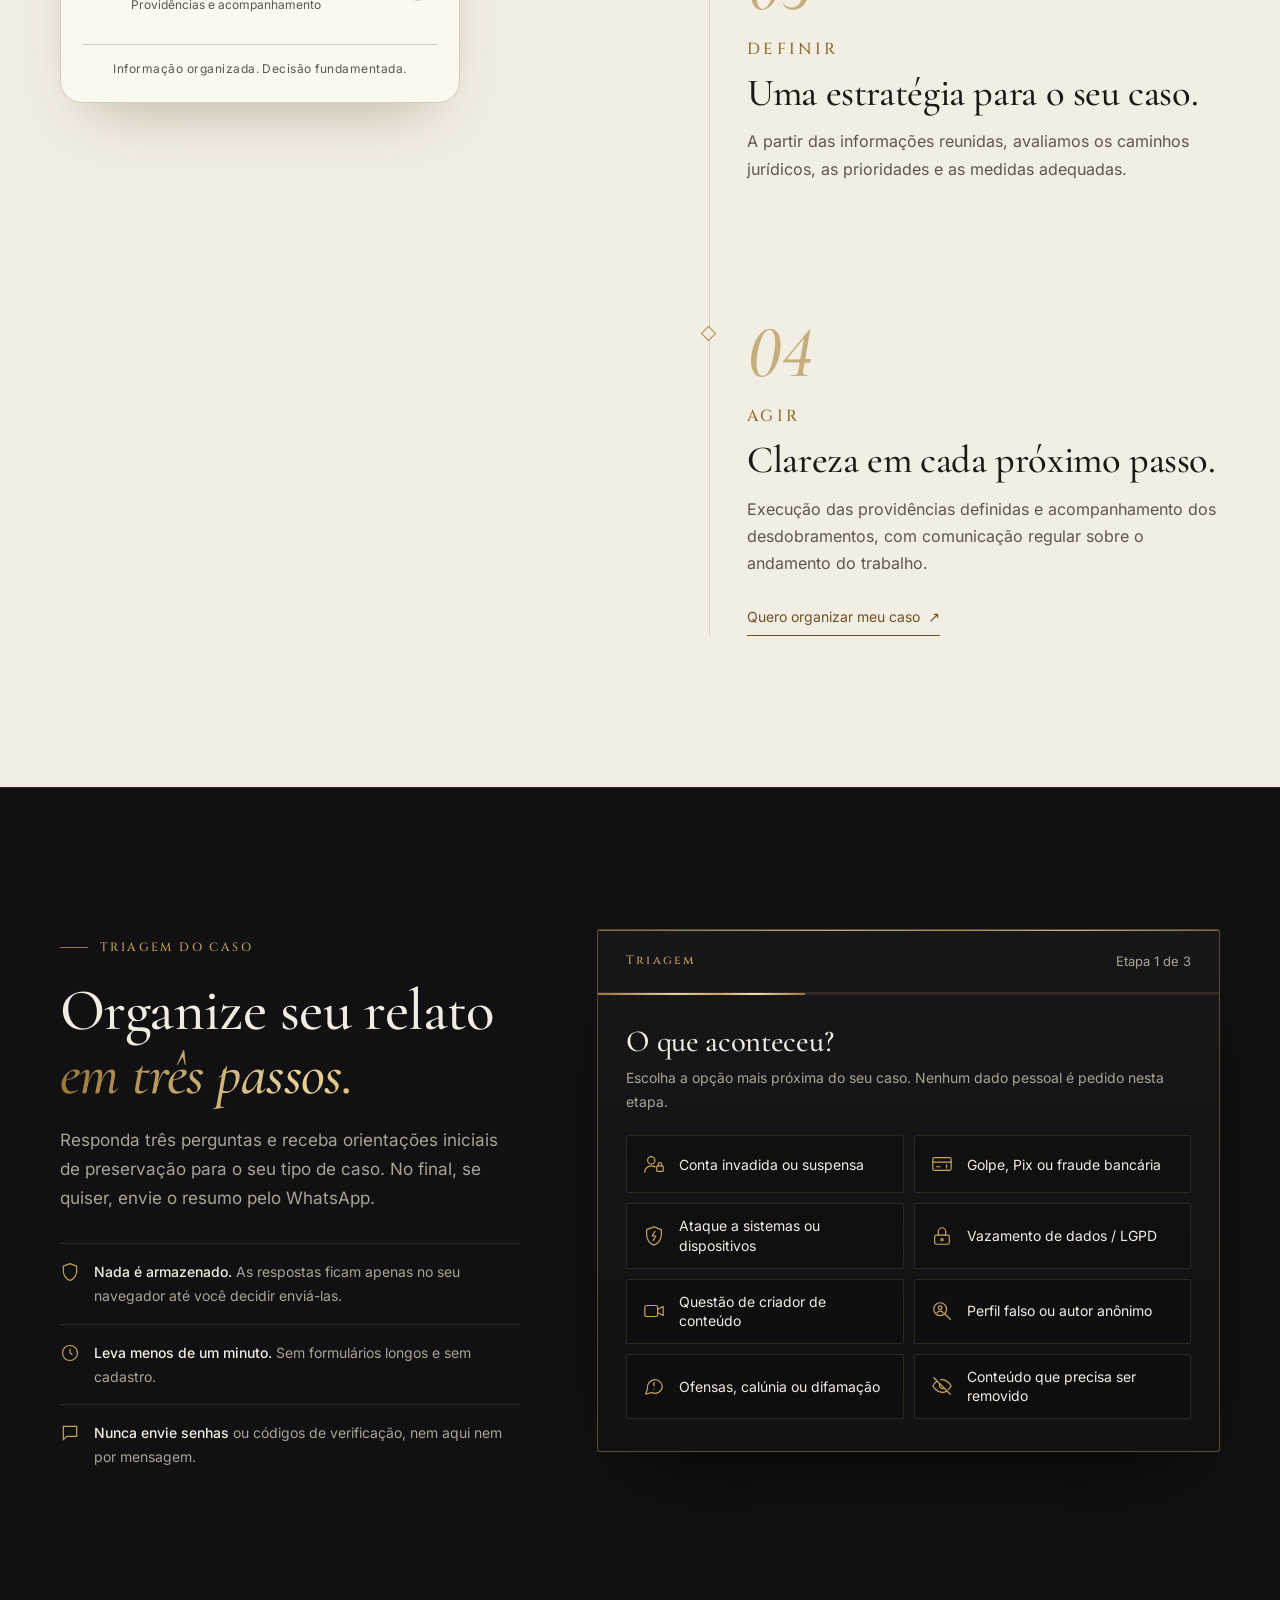
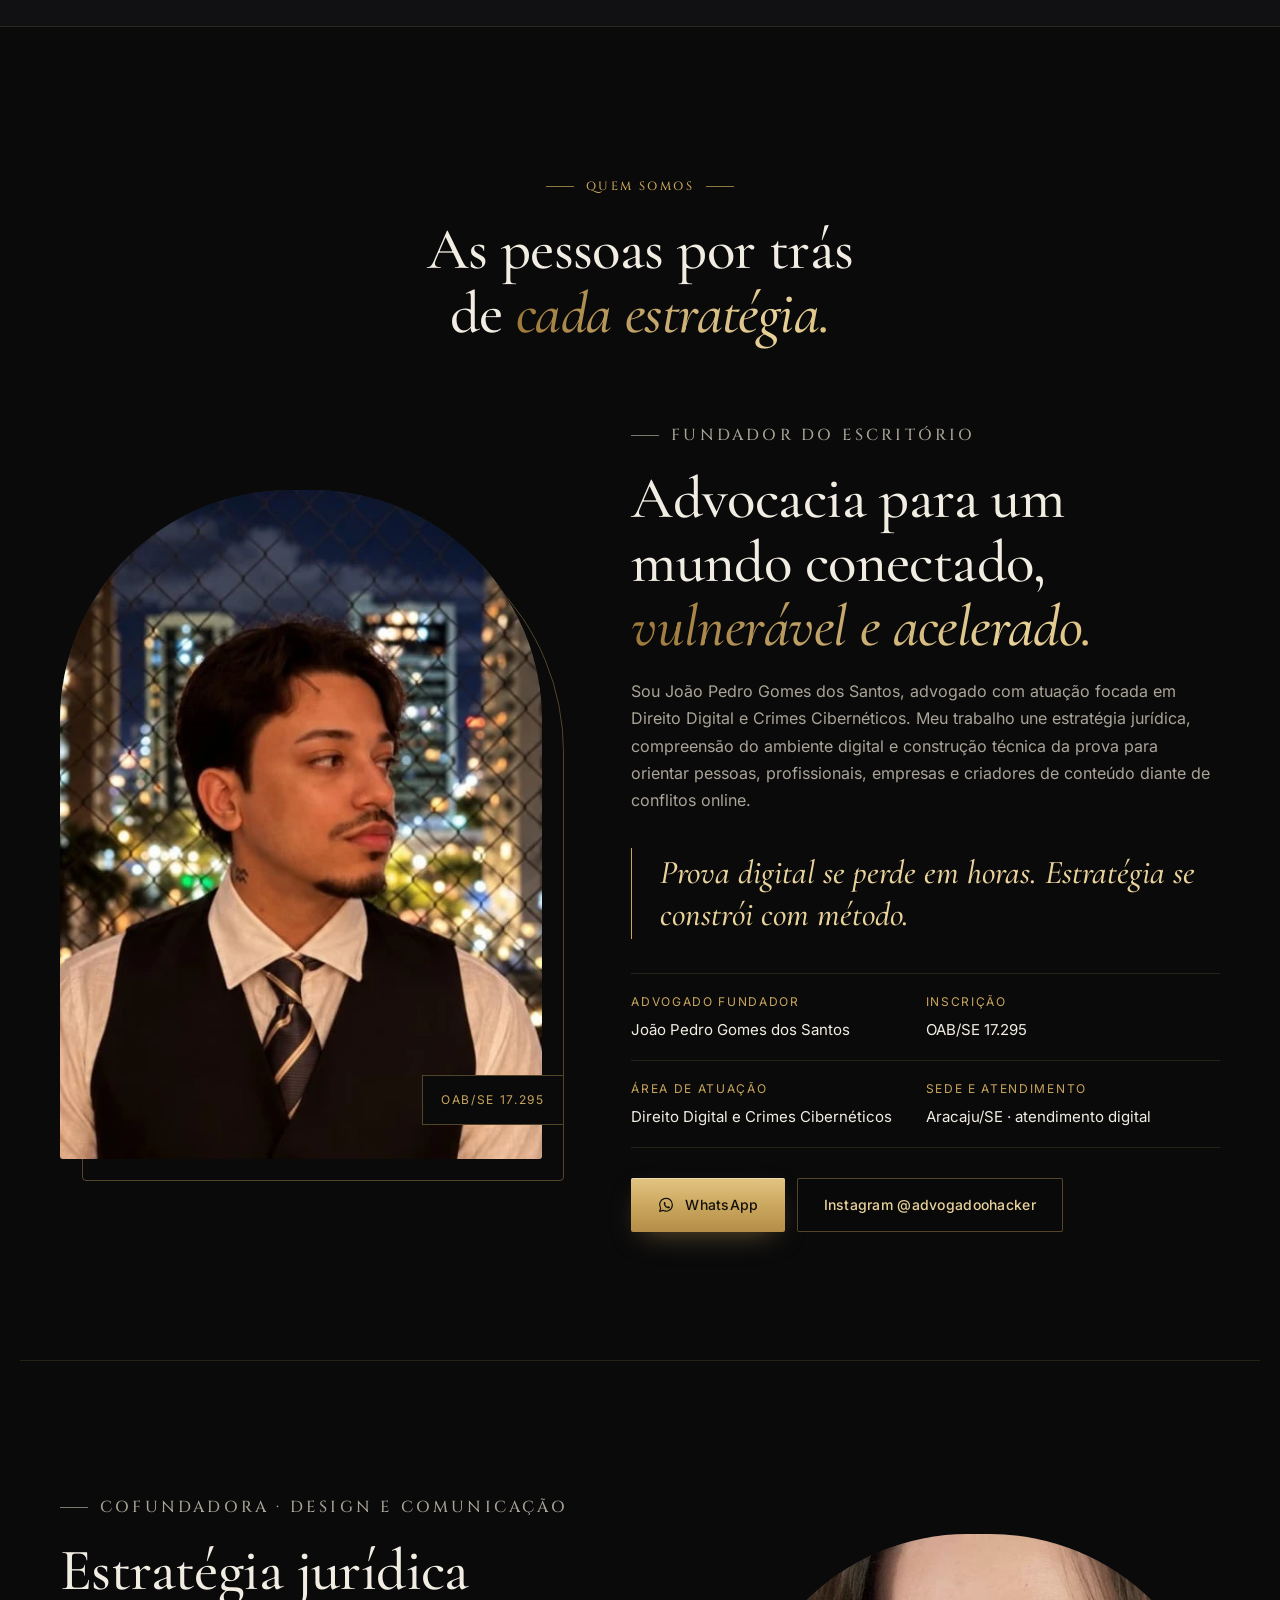
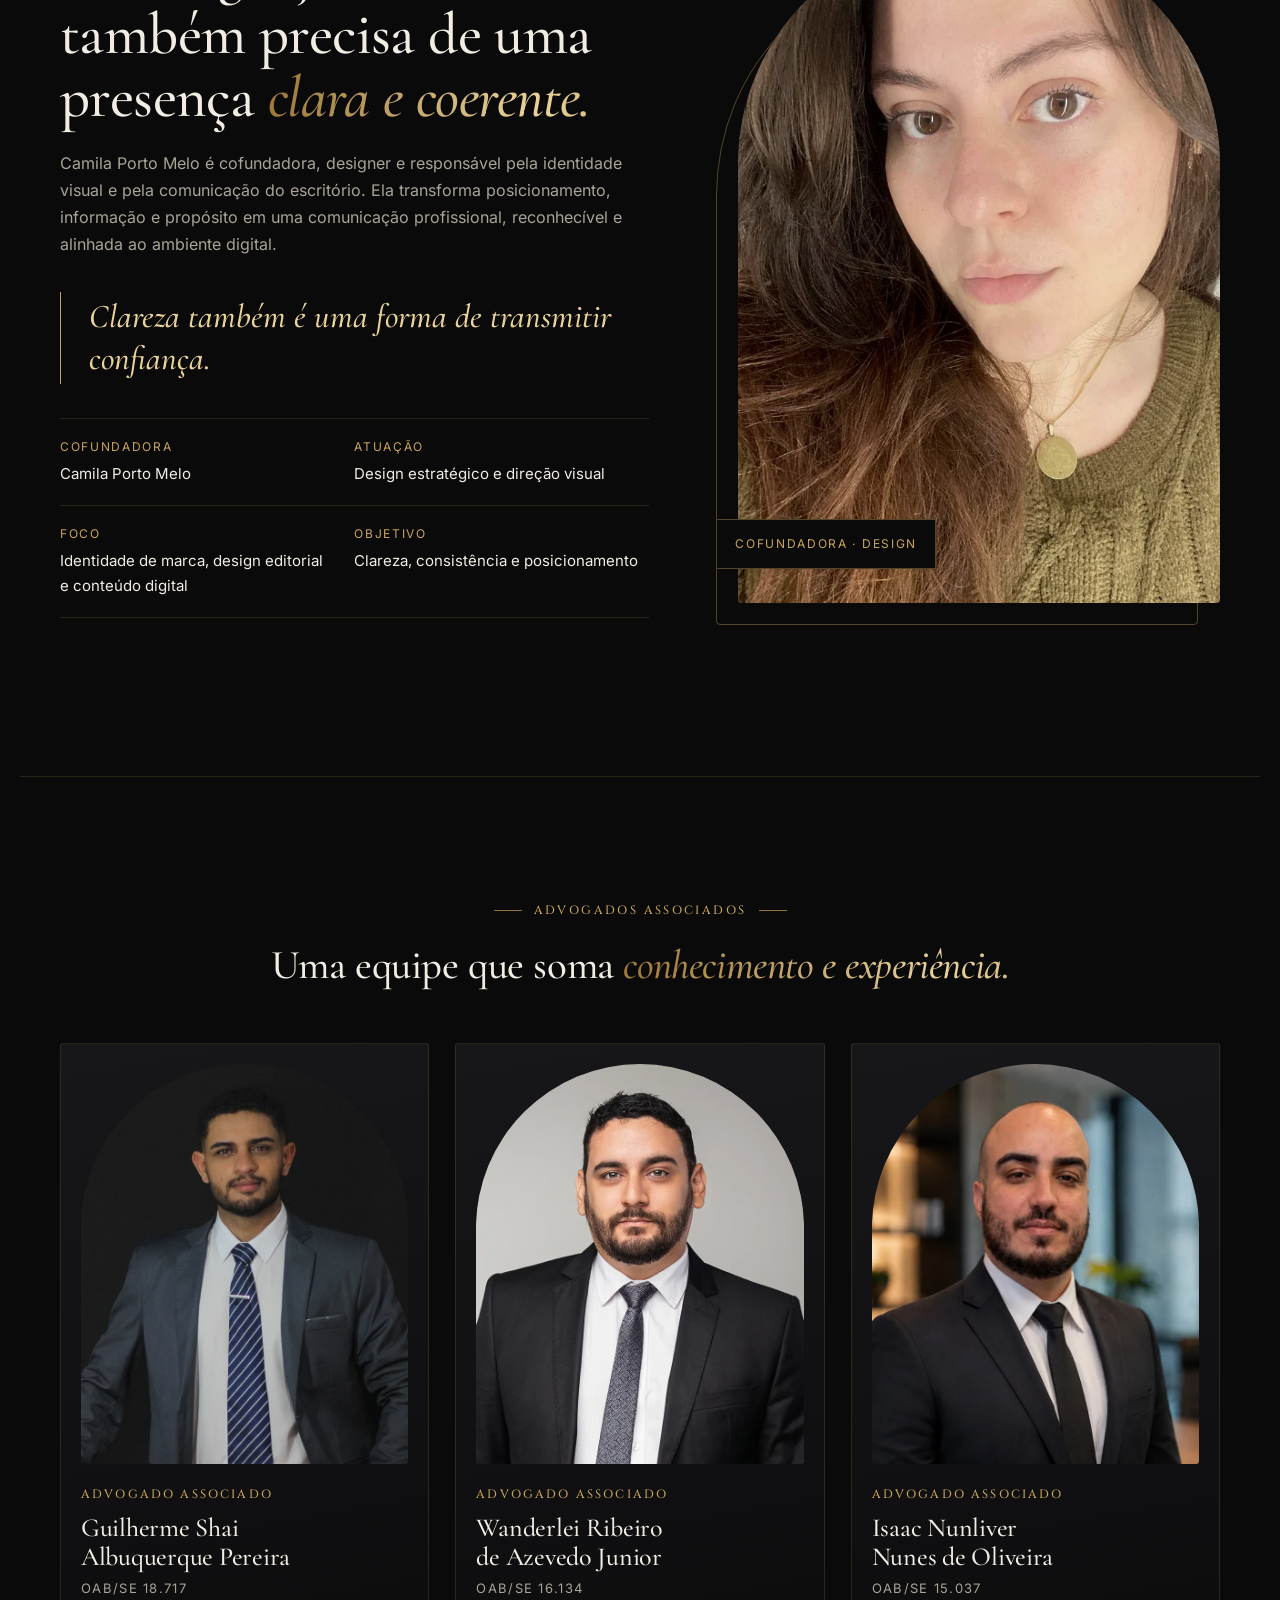
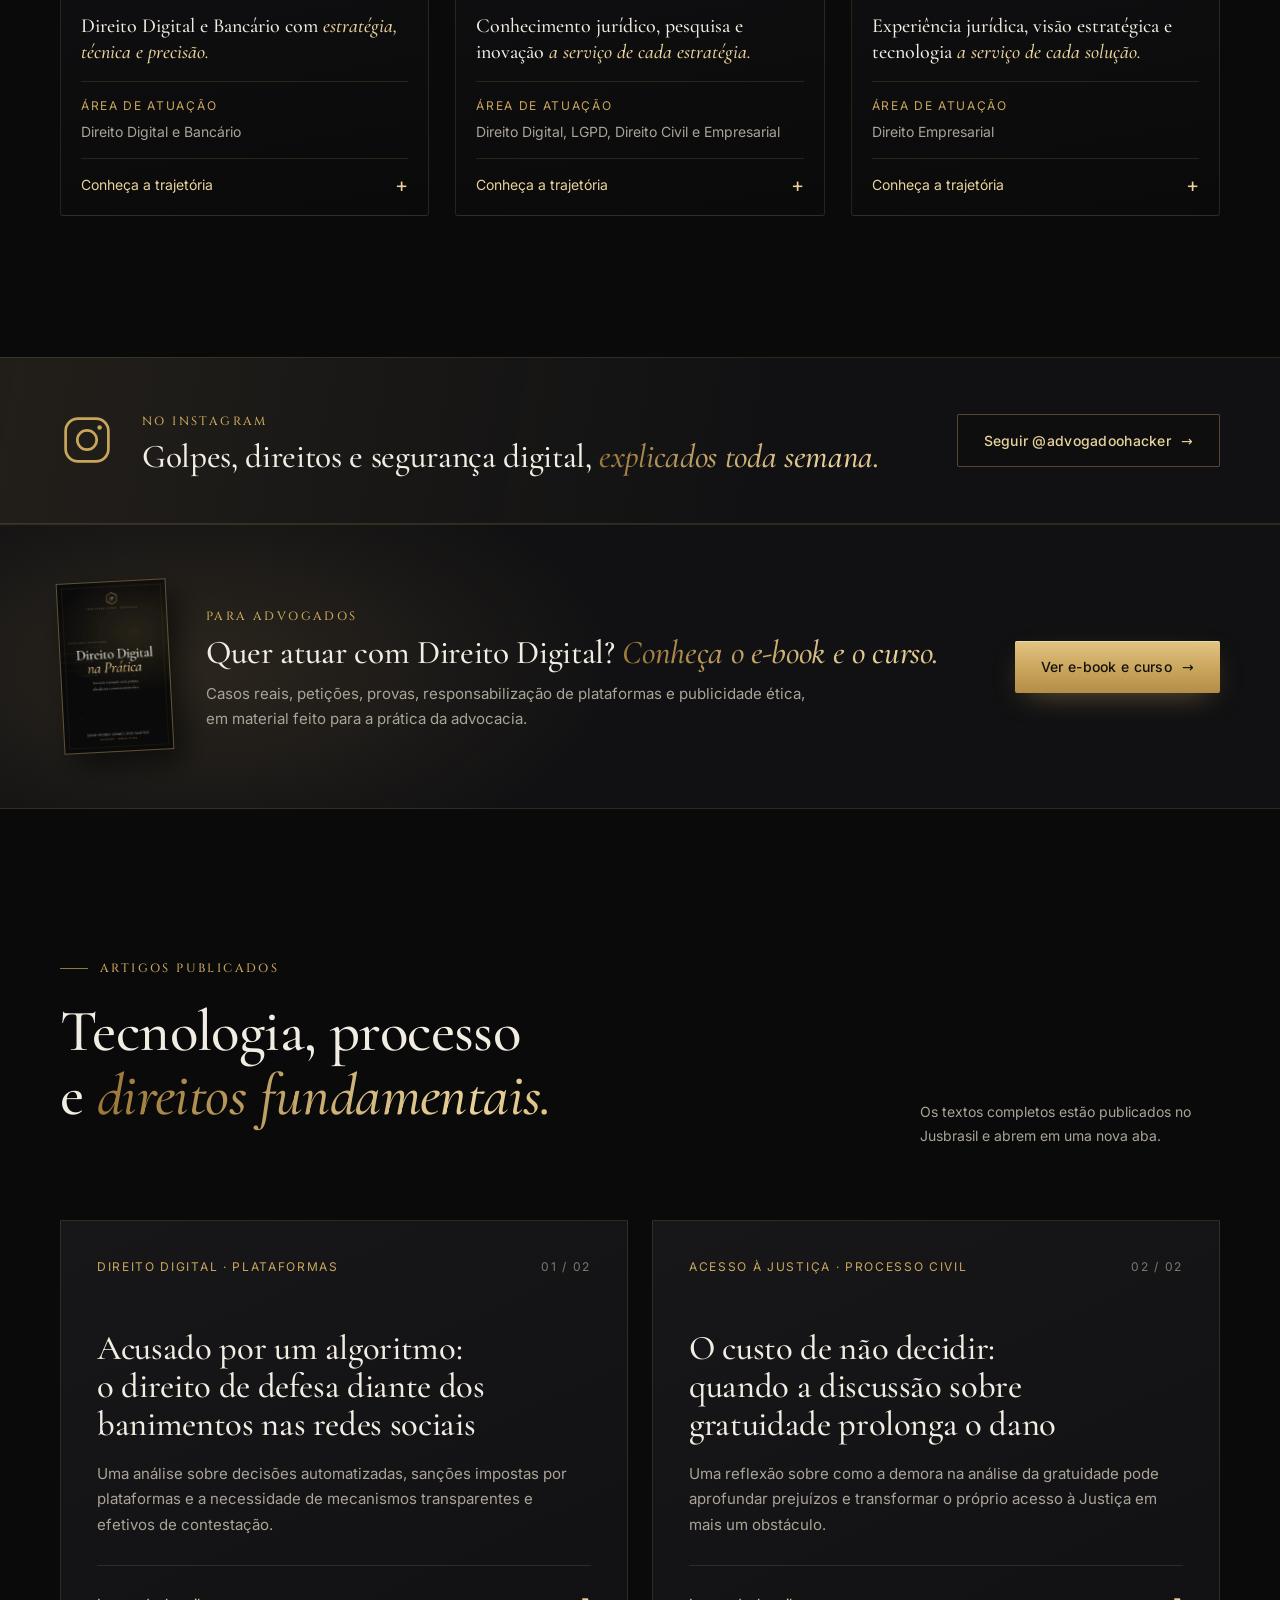
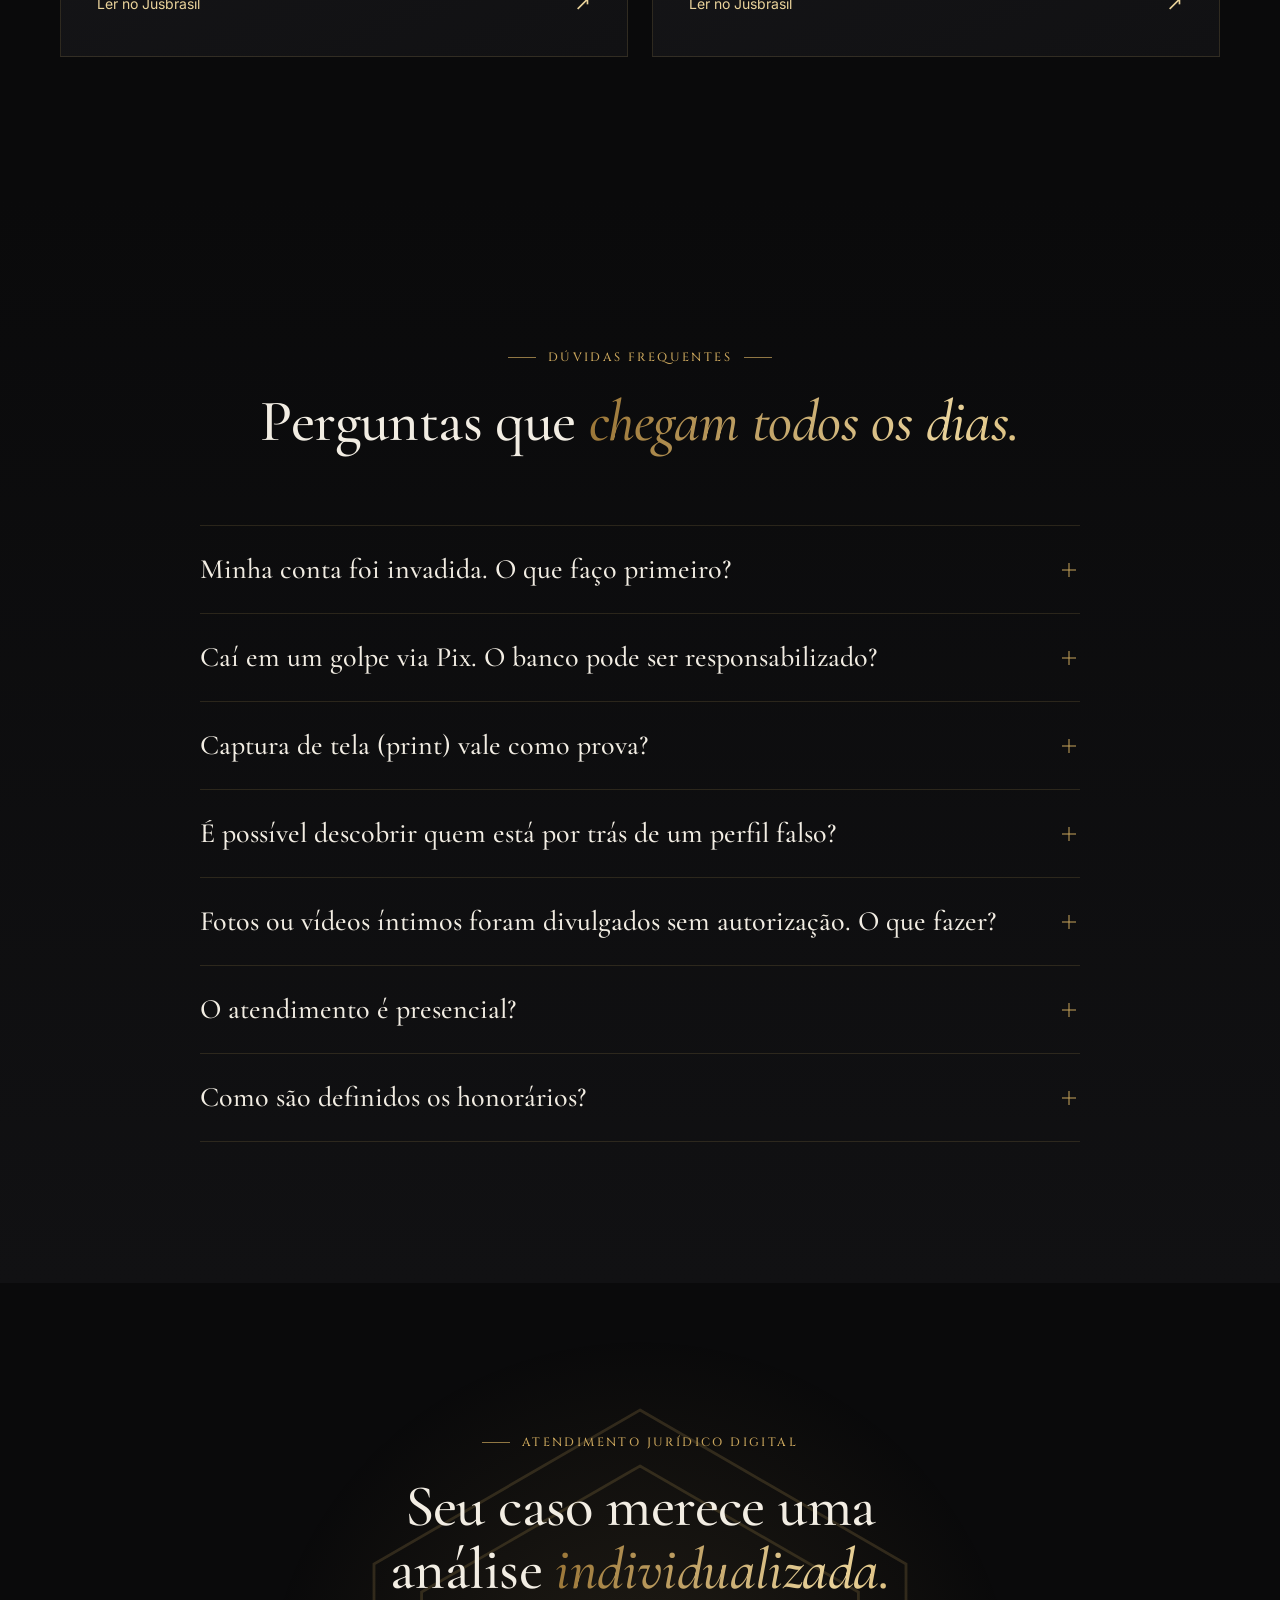
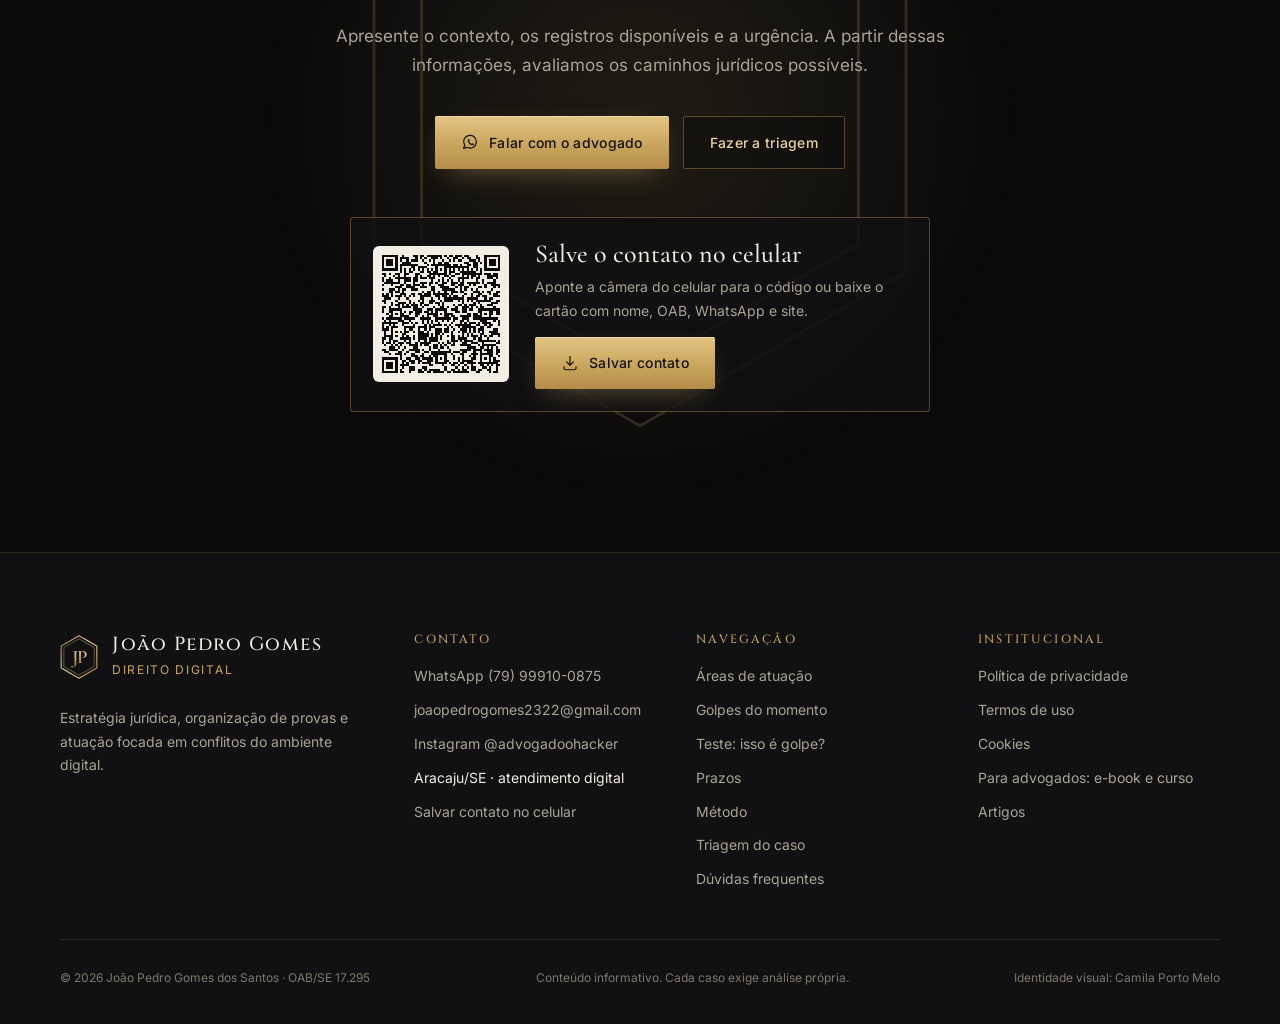
==== commit 4746930d: "Mais visibilidade para a página de e-book e curso - Item "E-book e curso" em destaque no menu princi" ====
--- a/site-arquivo-unico/index.html
+++ b/site-arquivo-unico/index.html
@@ -1055,6 +1055,27 @@
   body:not(:has(.menu-btn)) .sound-toggle { right: calc(var(--gutter) + 72px); }
 }
 .prose a, .policy-summary a { overflow-wrap: anywhere; }
+
+/* ---------- Destaque para a página de e-book e curso ---------- */
+.main-nav a.nav-cursos { color: var(--gold-hi); padding: 7px 12px; border: 1px solid var(--line-strong); border-radius: 99px; }
+.main-nav a.nav-cursos::after { display: none; }
+.main-nav a.nav-cursos:hover { background: rgba(201, 165, 92, .1); border-color: var(--gold-hi); }
+.mobile-nav li a.mnav-cursos { margin-top: 10px; padding: 16px; border: 1px solid var(--line-strong); background: rgba(201, 165, 92, .07); color: var(--gold-hi); }
+.mnav-cursos em { display: block; font-family: var(--f-text); font-style: normal; font-size: 12px; letter-spacing: .14em; text-transform: uppercase; color: var(--muted); margin-top: 2px; }
+.cursos-band { padding: 56px 0; border-block: 1px solid var(--line); background: radial-gradient(600px 300px at 15% 50%, rgba(201, 165, 92, .14), transparent 70%), var(--ink-2); }
+.cursos-inner { display: grid; grid-template-columns: 110px 1fr auto; align-items: center; gap: 36px; }
+.cursos-inner img { width: 110px; height: auto; border: 1px solid var(--line-strong); box-shadow: 10px 14px 28px rgba(0, 0, 0, .55); transform: rotate(-3deg); }
+.cursos-inner .eyebrow { margin-bottom: 8px; }
+.cursos-inner h2 { font-size: clamp(26px, 2.6vw, 36px); margin-bottom: 10px; text-wrap: balance; }
+.cursos-inner p:not(.eyebrow) { color: var(--muted); font-size: 15px; max-width: 620px; }
+@media (max-width: 1280px) { .main-nav ul { gap: 14px; } }
+@media (max-width: 960px) { .cursos-inner { grid-template-columns: 90px 1fr; } .cursos-inner .btn { grid-column: 1 / -1; justify-self: start; } .cursos-inner img { width: 90px; } }
+@media (max-width: 720px) { .cursos-band { padding: 40px 0; } .cursos-inner { gap: 18px 20px; } .cursos-inner img { width: 80px; } .cursos-inner h2 { font-size: 24px; } .cursos-inner .btn { width: 100%; } }
+/* menu em uma linha mesmo com o item "E-book e curso" */
+.main-nav a { white-space: nowrap; }
+.site-header .brand-sub { white-space: nowrap; }
+@media (max-width: 1440px) { .site-header .brand-sub .long { display: none; } .main-nav ul { gap: 16px; } }
+@media (max-width: 1320px) { .main-nav ul { gap: 13px; } .main-nav a { font-size: 12.5px; } .header-cta { padding-inline: 14px; } }
 
 </style>
   <script>document.documentElement.classList.add('js');</script>
@@ -1154,6 +1175,7 @@
           <li><a href="#triagem">Triagem</a></li>
           <li><a href="#sobre">Quem somos</a></li>
           <li><a href="#duvidas">Dúvidas</a></li>
+          <li><a class="nav-cursos" href="treinamento.html">E-book e curso</a></li>
         </ul>
       </nav>
       <a class="btn btn-line header-cta" data-wpp="geral" href="https://wa.me/5579999100875" target="_blank" rel="noopener noreferrer">
@@ -1174,6 +1196,7 @@
       <li><a href="#sobre">Quem somos <small>07</small></a></li>
       <li><a href="#artigos">Artigos <small>08</small></a></li>
       <li><a href="#duvidas">Dúvidas <small>09</small></a></li>
+      <li><a class="mnav-cursos" href="treinamento.html"><span>E-book e curso<em>Para advogados</em></span> <small>↗</small></a></li>
     </ul>
     <a class="btn btn-gold" data-wpp="geral" href="https://wa.me/5579999100875" target="_blank" rel="noopener noreferrer">
       <svg aria-hidden="true"><use href="#i-wpp"/></svg> Falar com o advogado
@@ -1794,6 +1817,19 @@
         <a class="btn btn-line" href="https://instagram.com/advogadoohacker" target="_blank" rel="noopener noreferrer">Seguir @advogadoohacker <span class="arrow" aria-hidden="true">→</span></a>
       </div>
       <!-- POSTS: quando quiser mostrar posts aqui, envie os prints e links de 3 posts para montar os cards. -->
+    </section>
+
+    <!-- ===================== PARA ADVOGADOS ===================== -->
+    <section class="cursos-band" aria-labelledby="cursos-title">
+      <div class="container cursos-inner reveal">
+        <img src="[data-uri]" width="560" height="875" loading="lazy" decoding="async" alt="">
+        <div>
+          <p class="eyebrow no-rule">Para advogados</p>
+          <h2 id="cursos-title">Quer atuar com Direito Digital? <em class="gold-text">Conheça o e-book e o curso.</em></h2>
+          <p>Casos reais, petições, provas, responsabilização de plataformas e publicidade ética, em material feito para a prática da advocacia.</p>
+        </div>
+        <a class="btn btn-gold" href="treinamento.html">Ver e-book e curso <span class="arrow" aria-hidden="true">→</span></a>
+      </div>
     </section>
 
     <!-- ===================== ARTIGOS ===================== -->
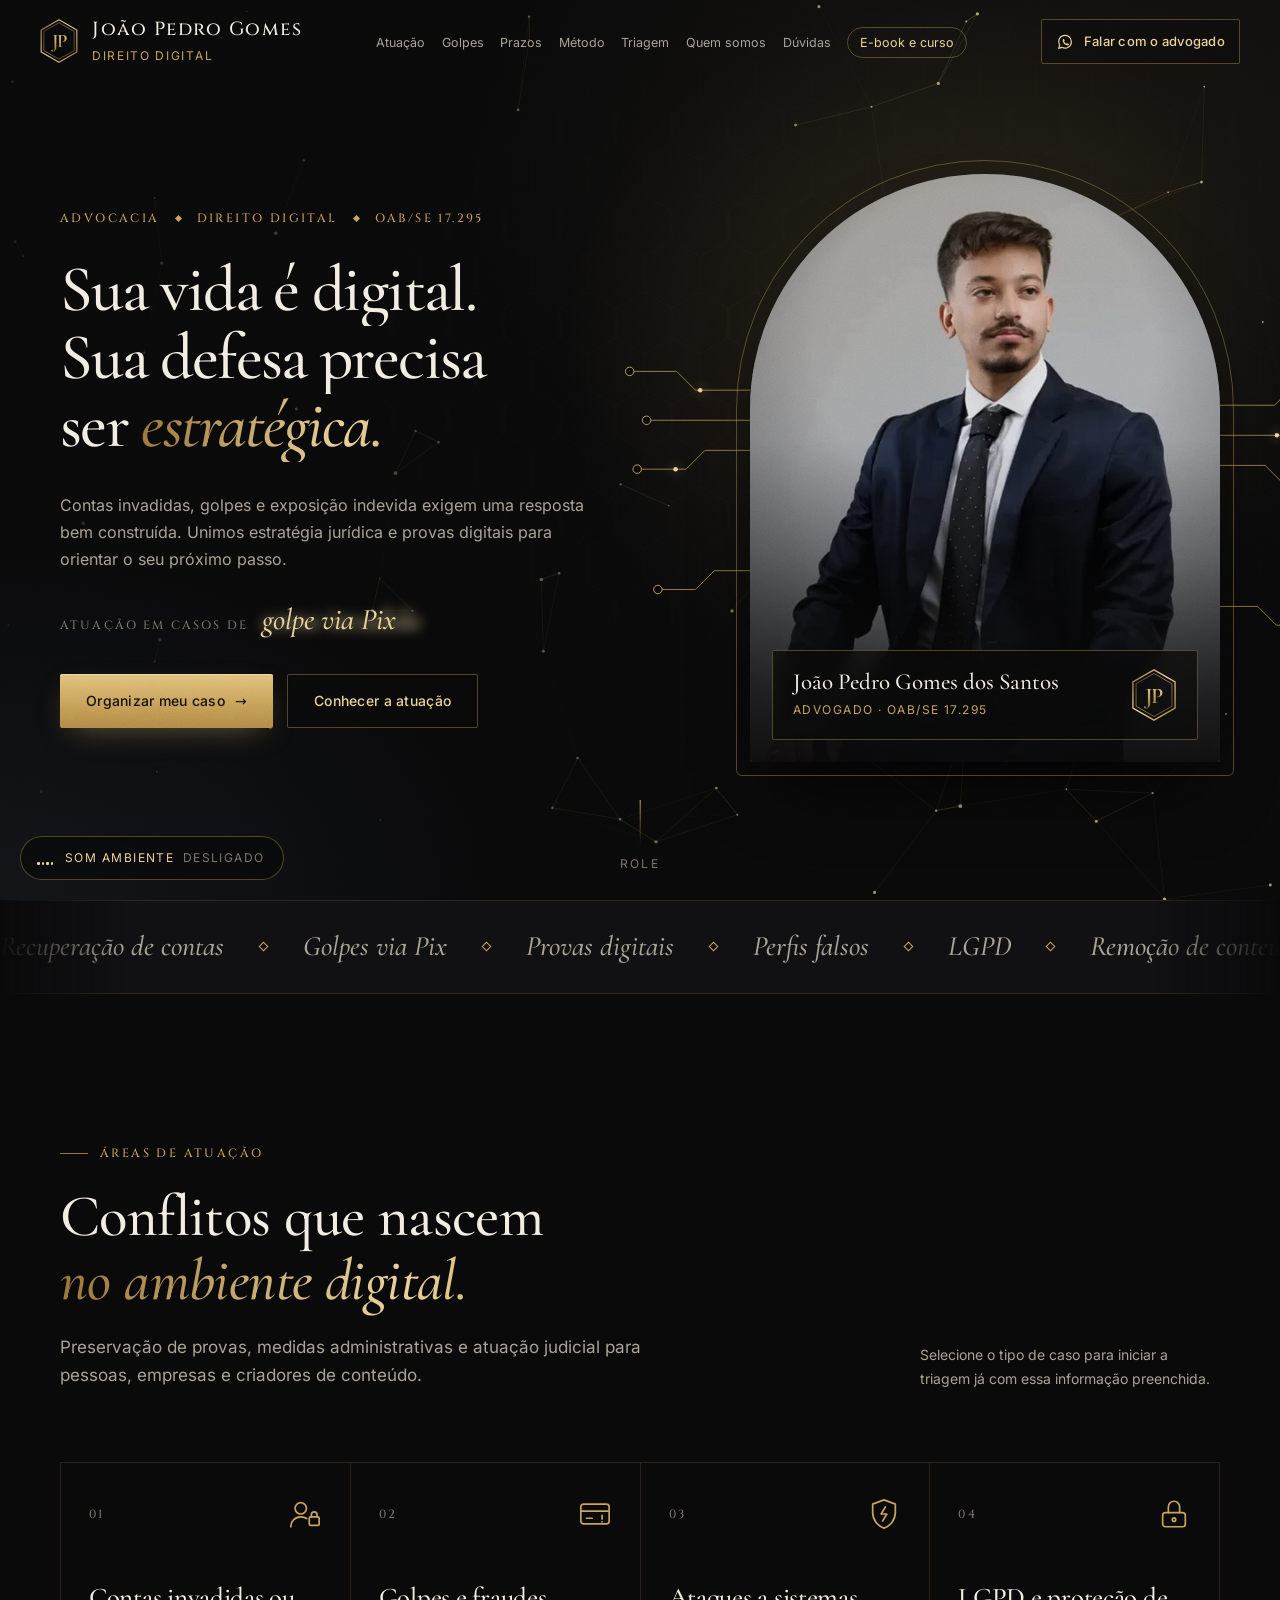
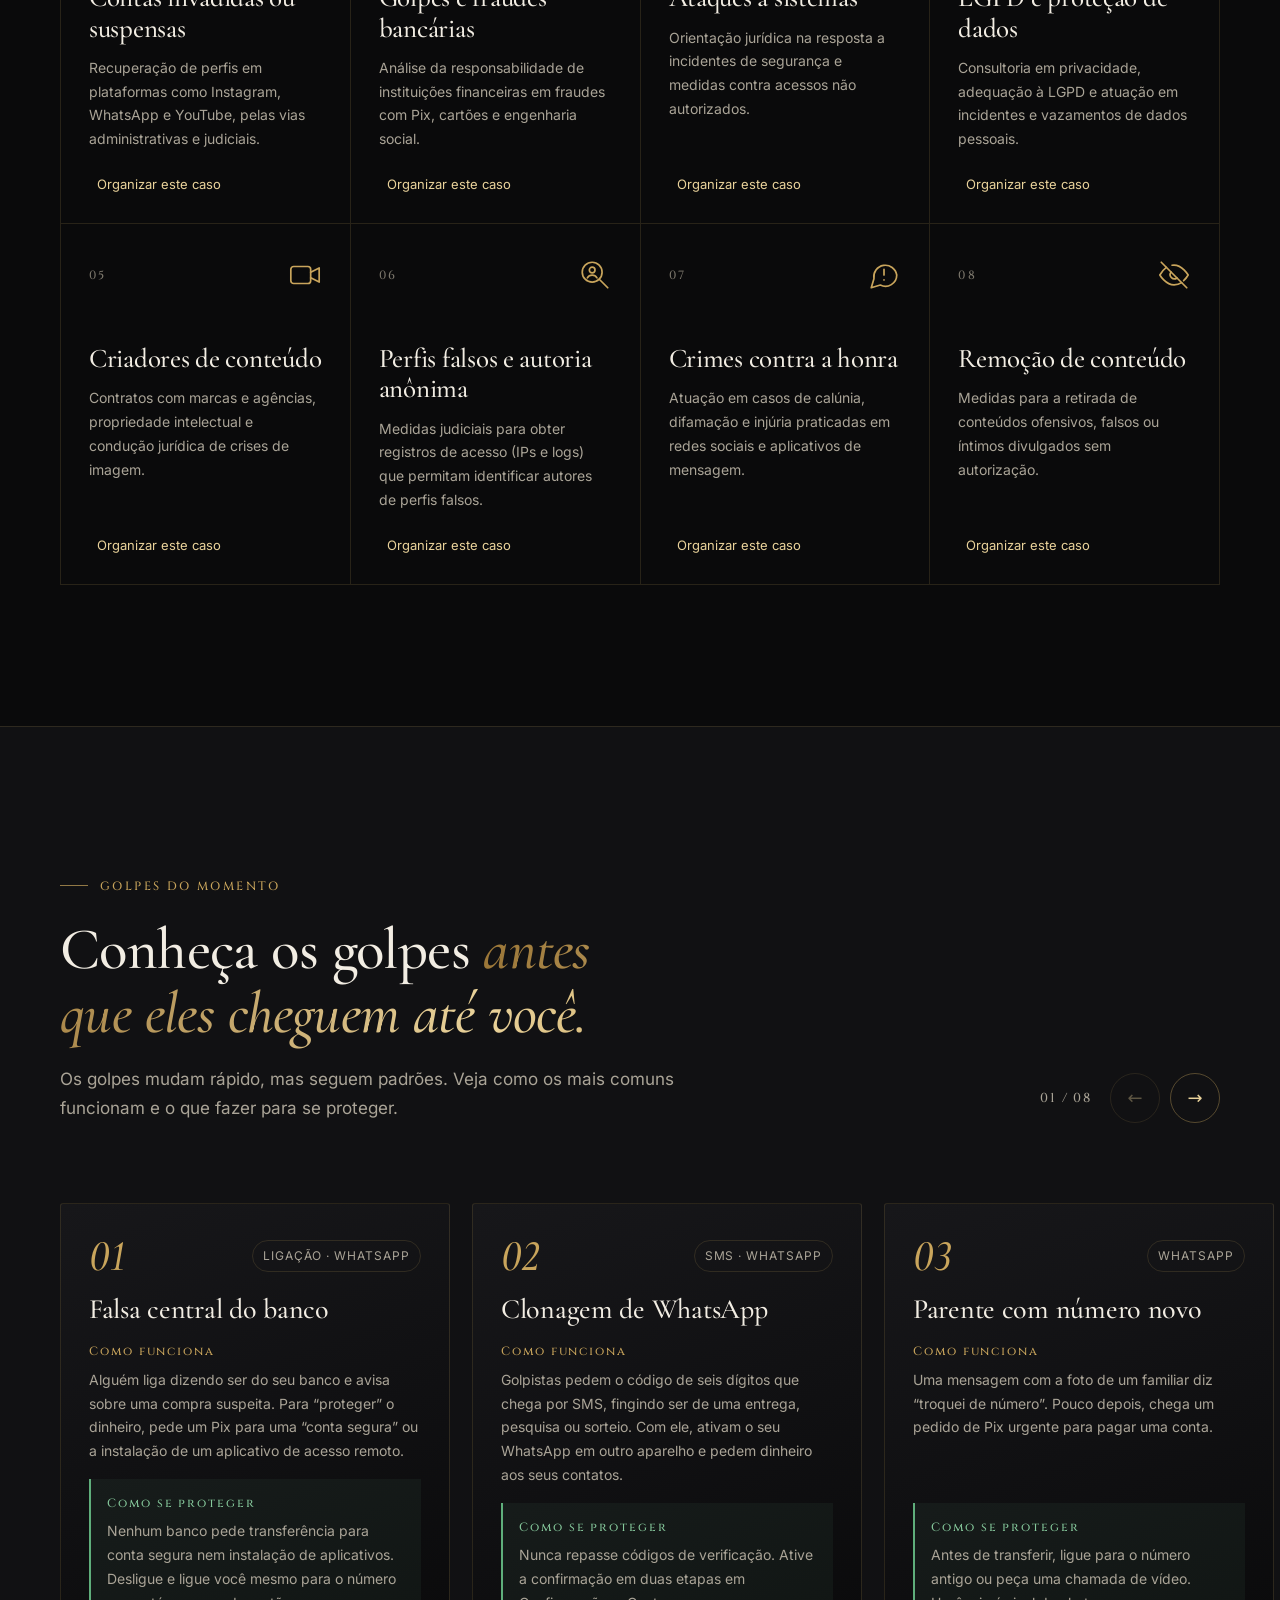
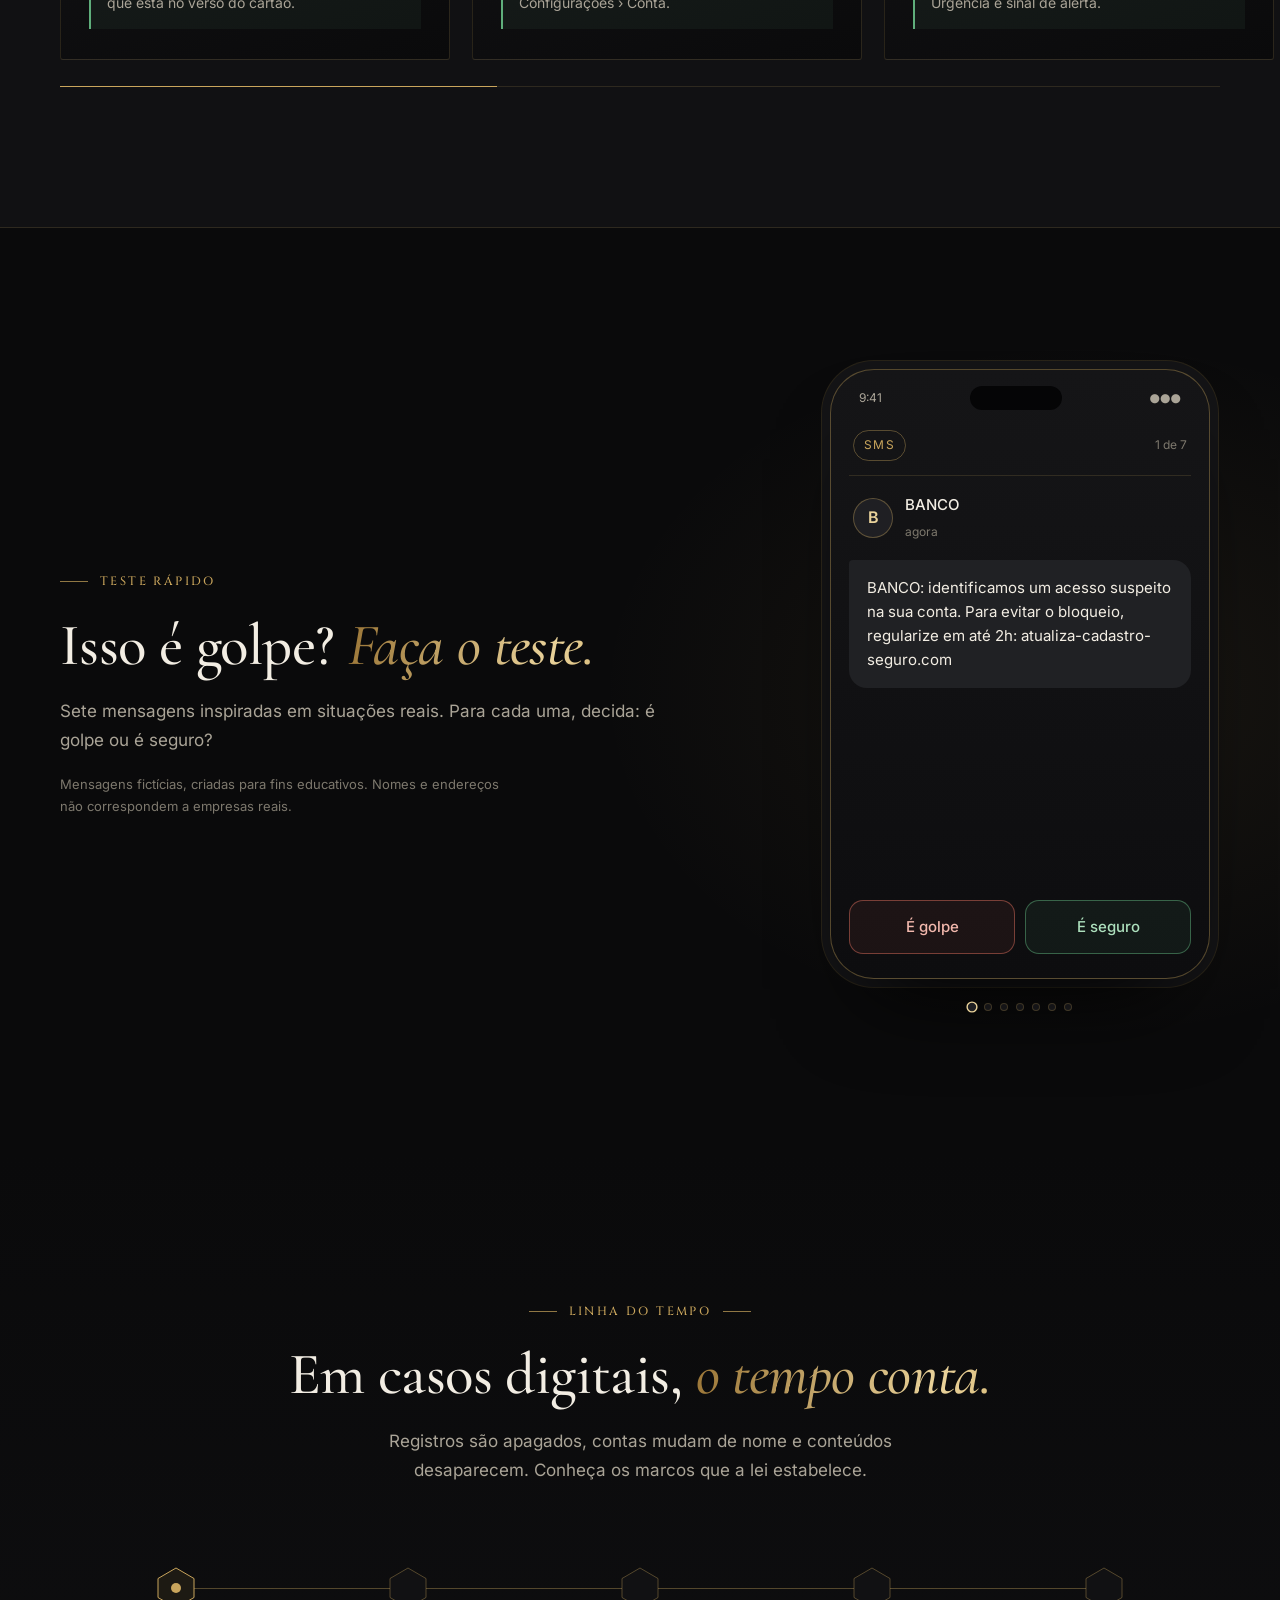
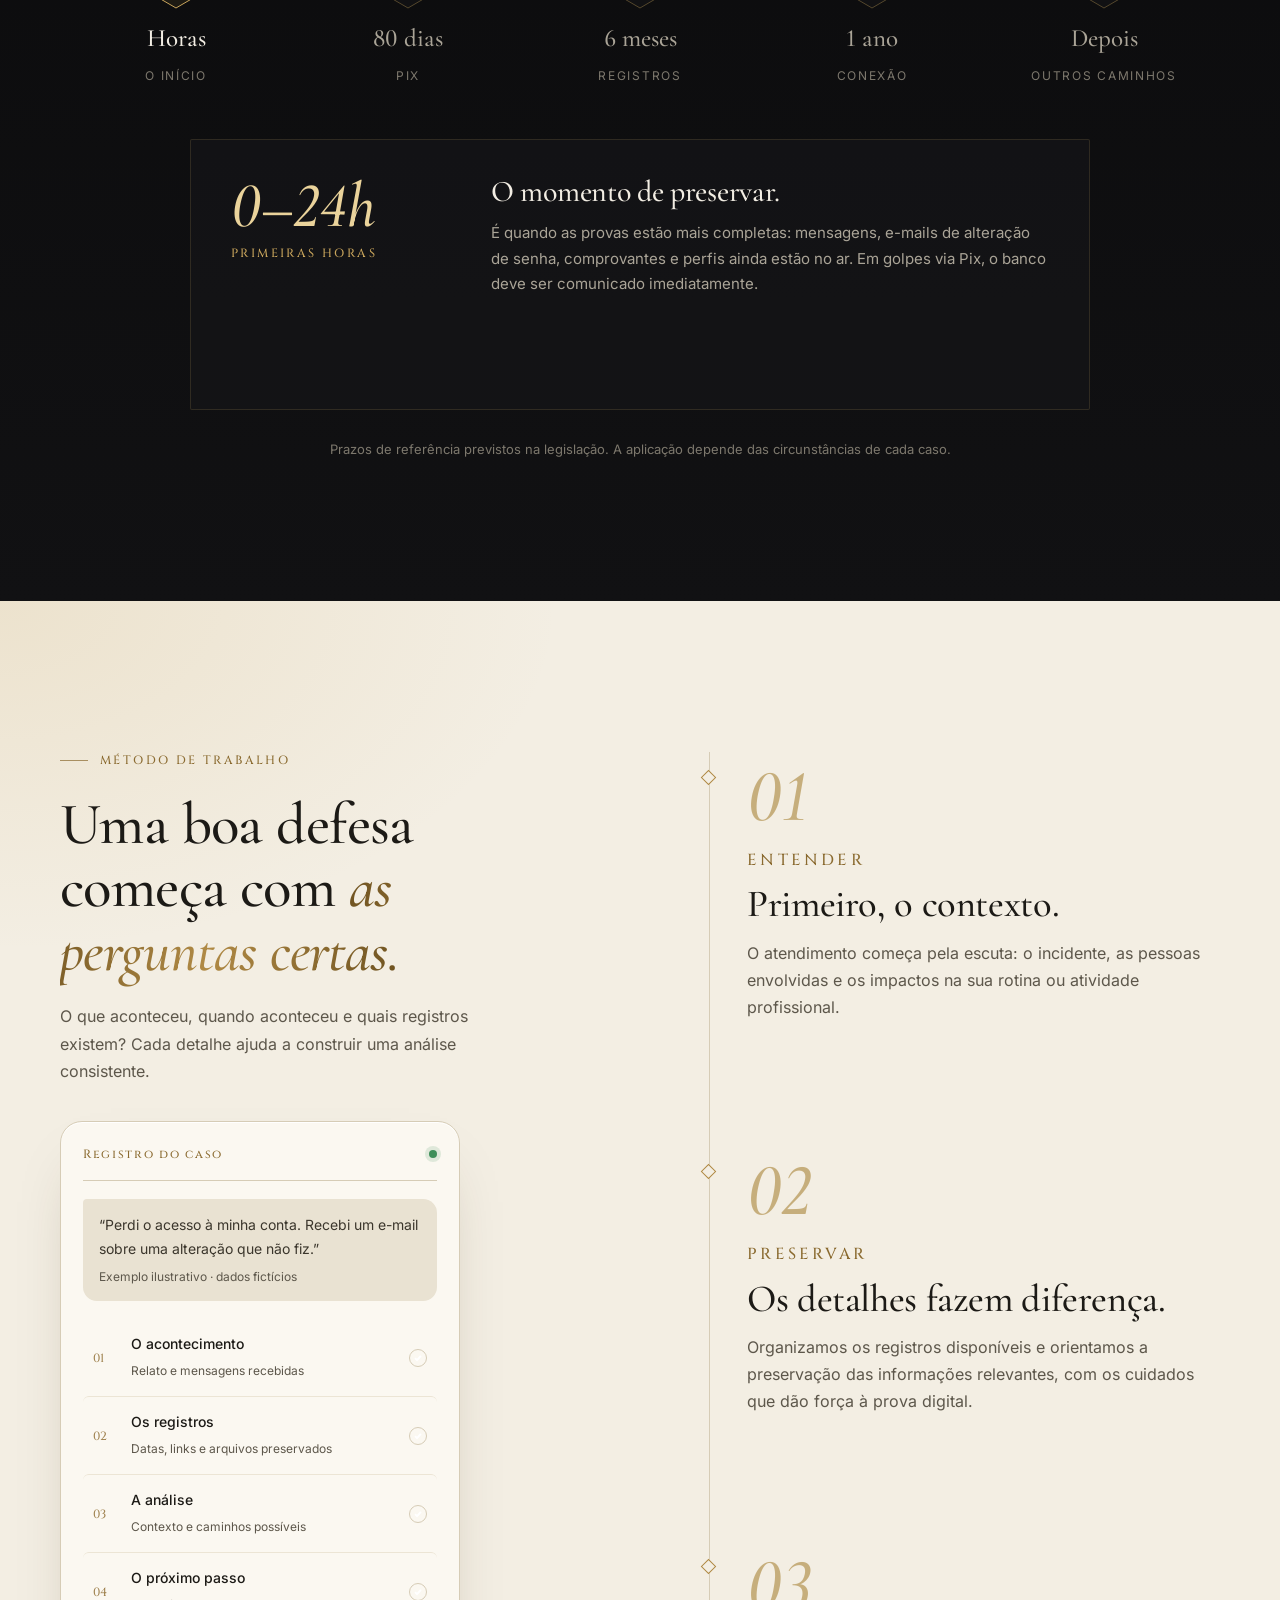
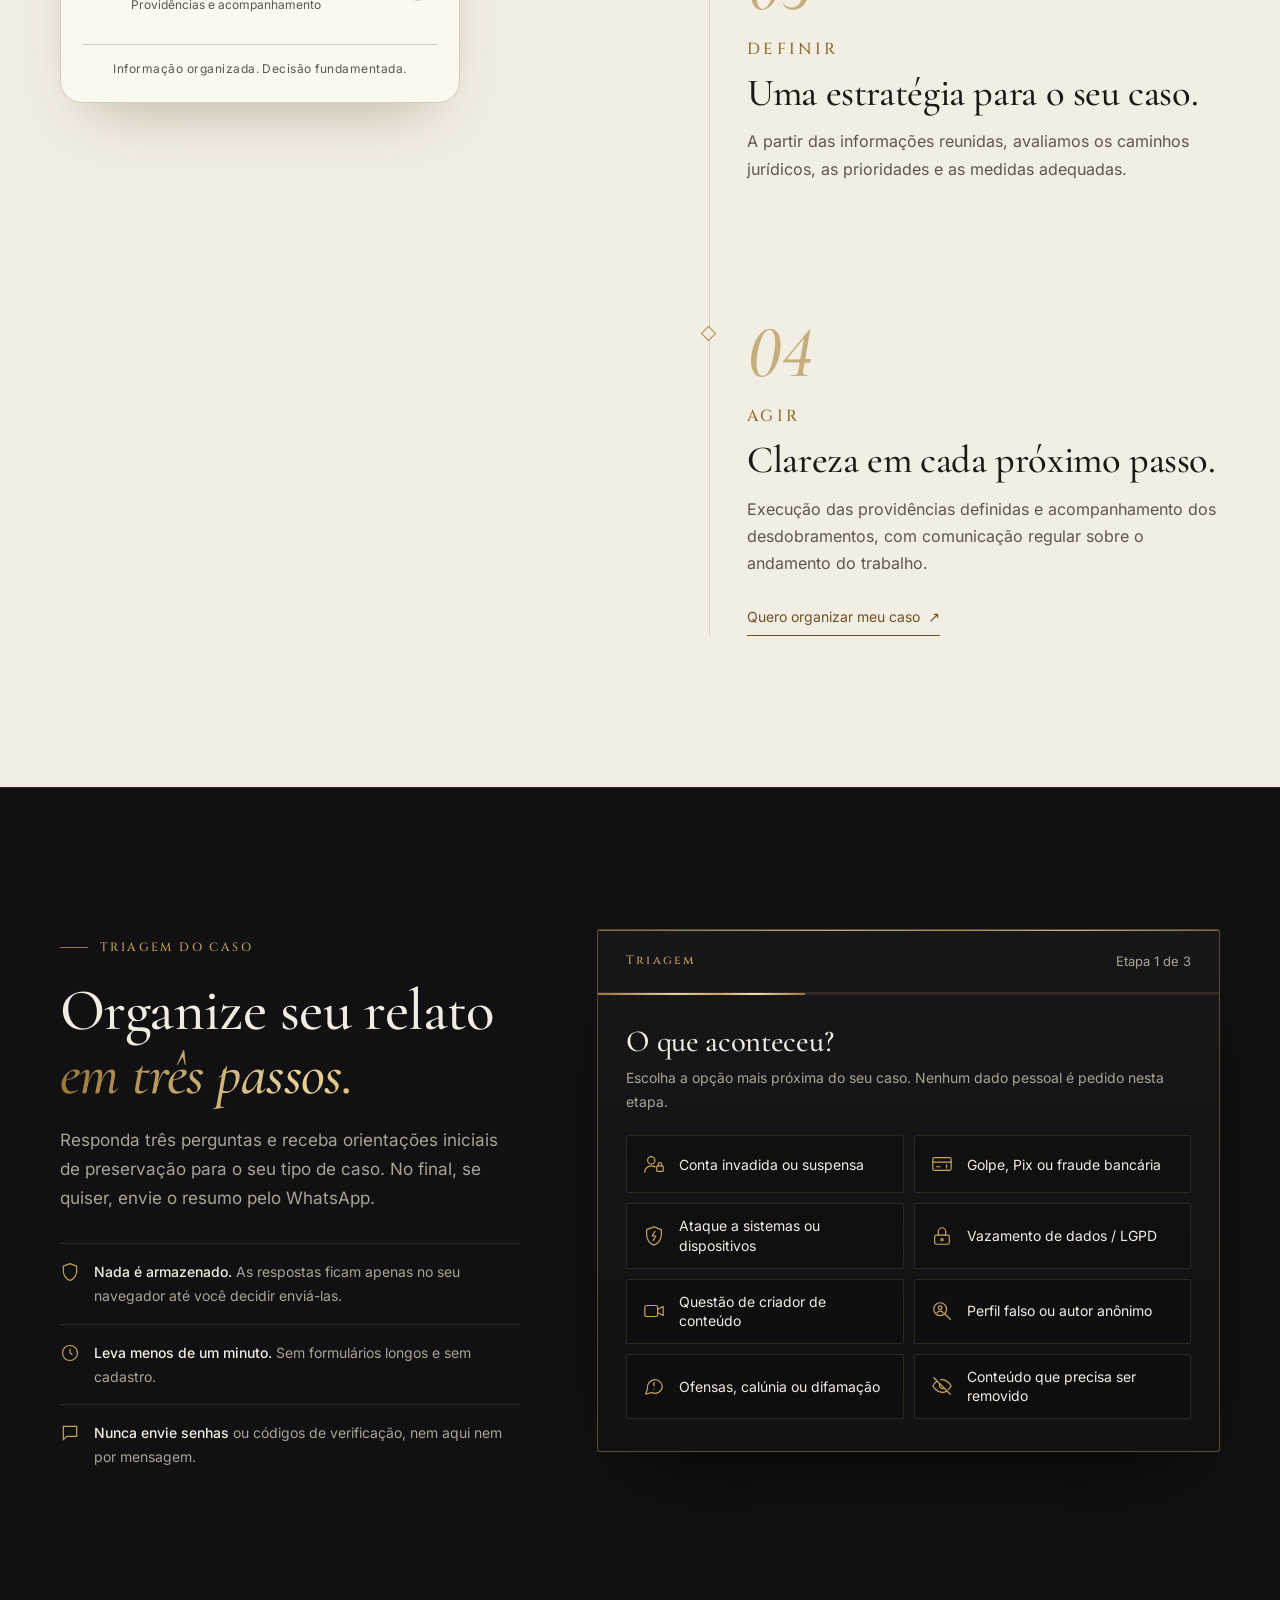
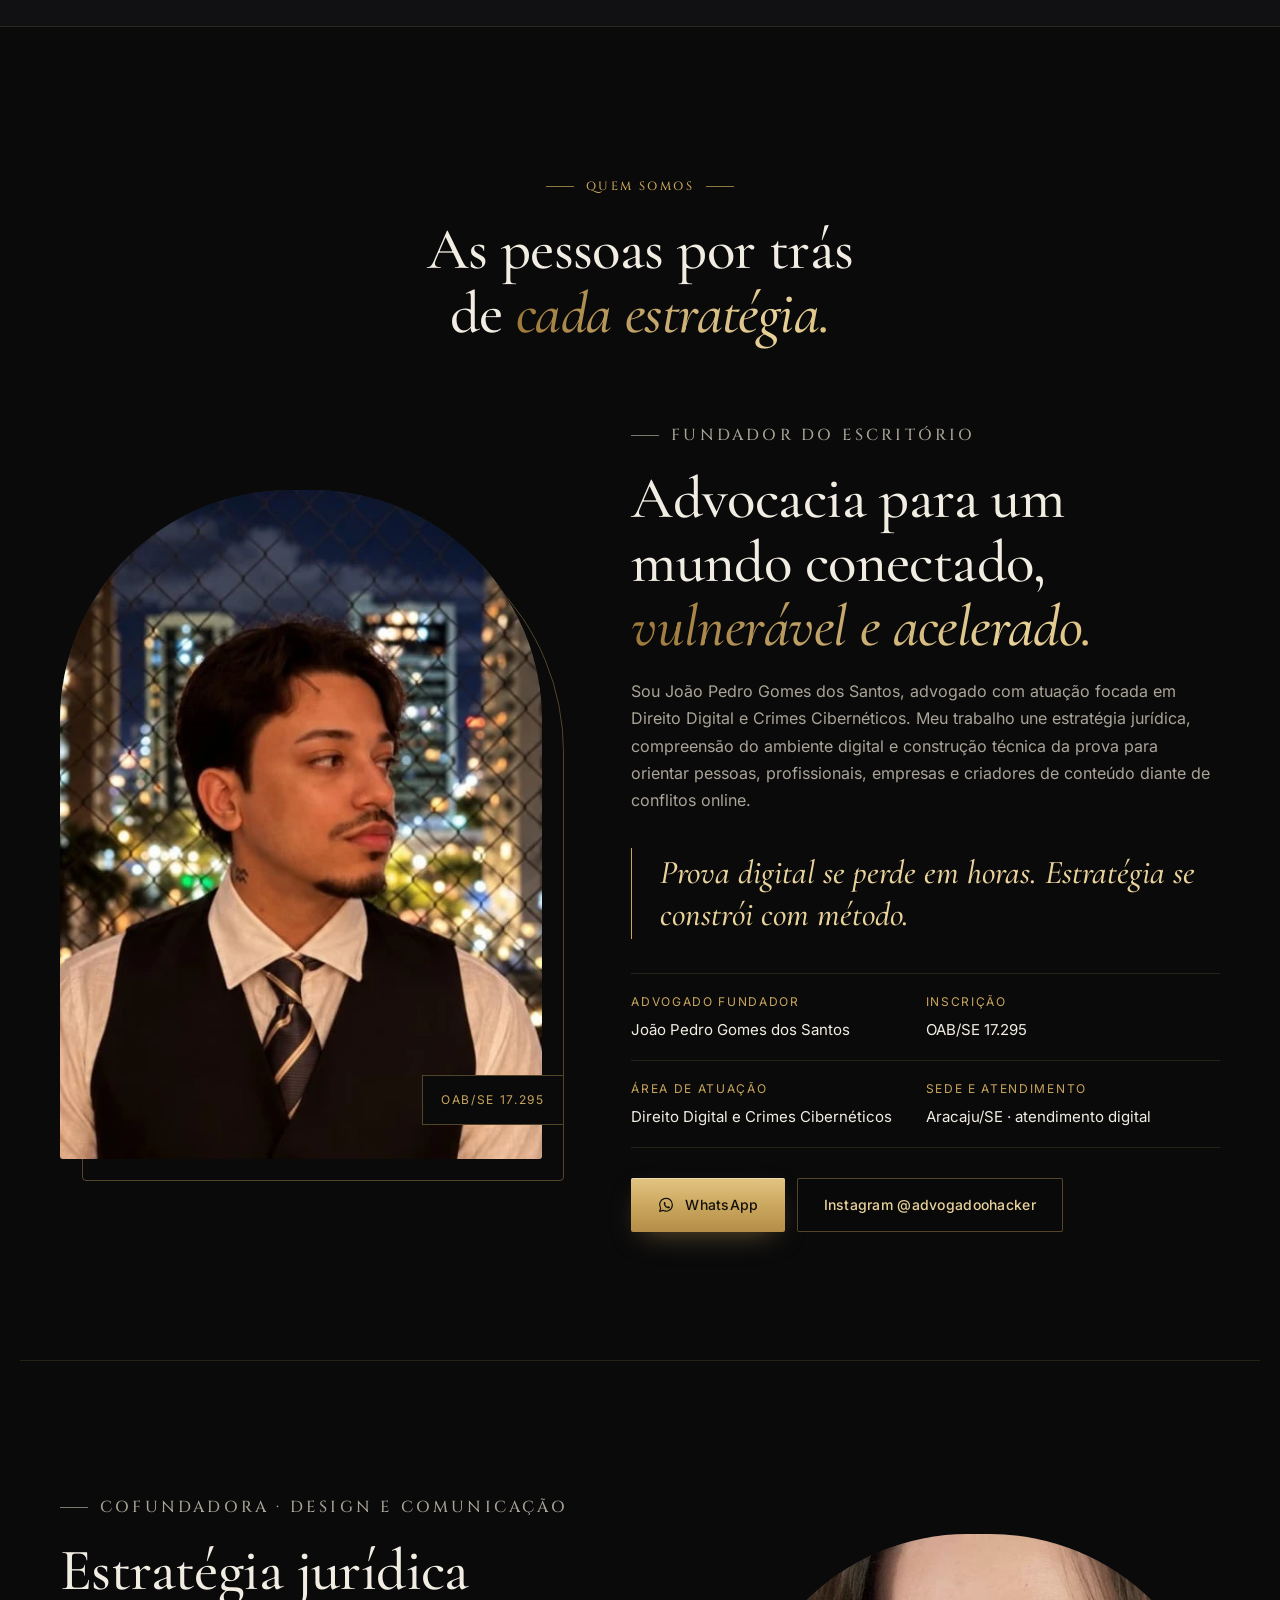
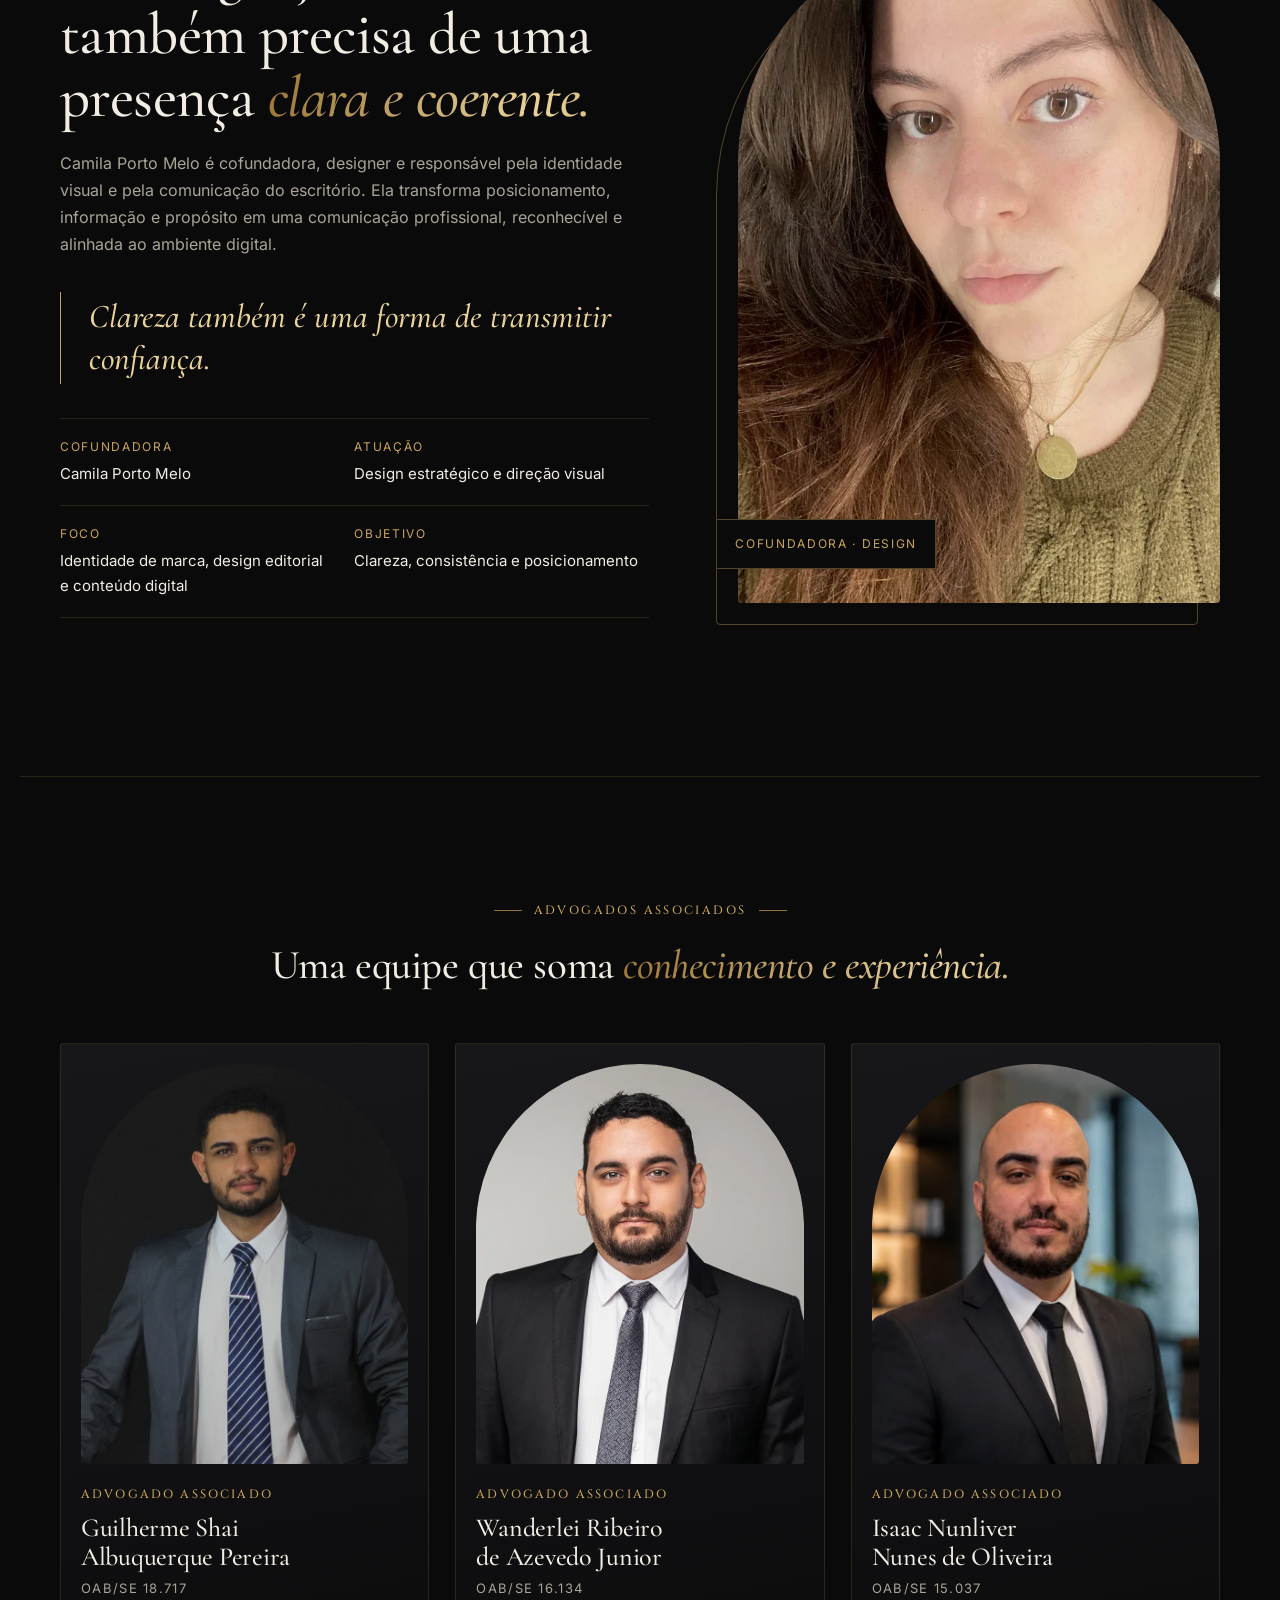
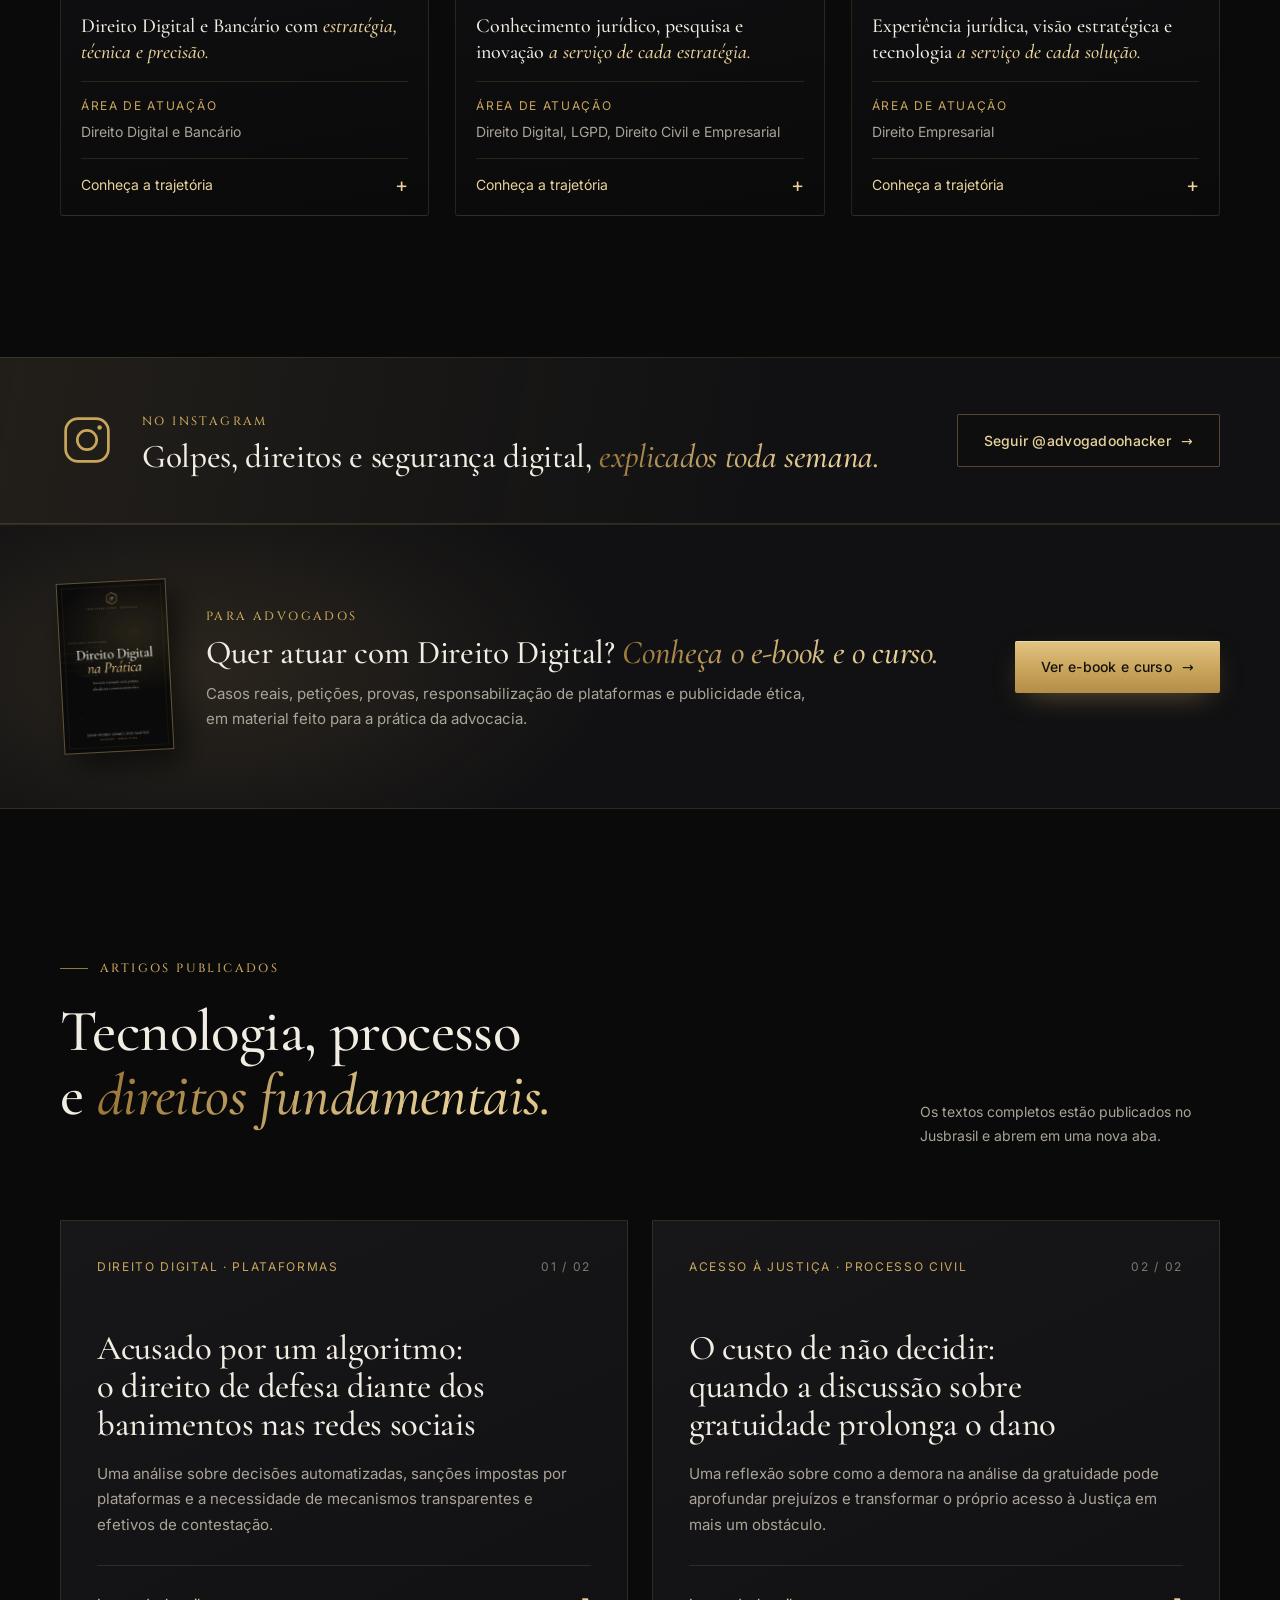
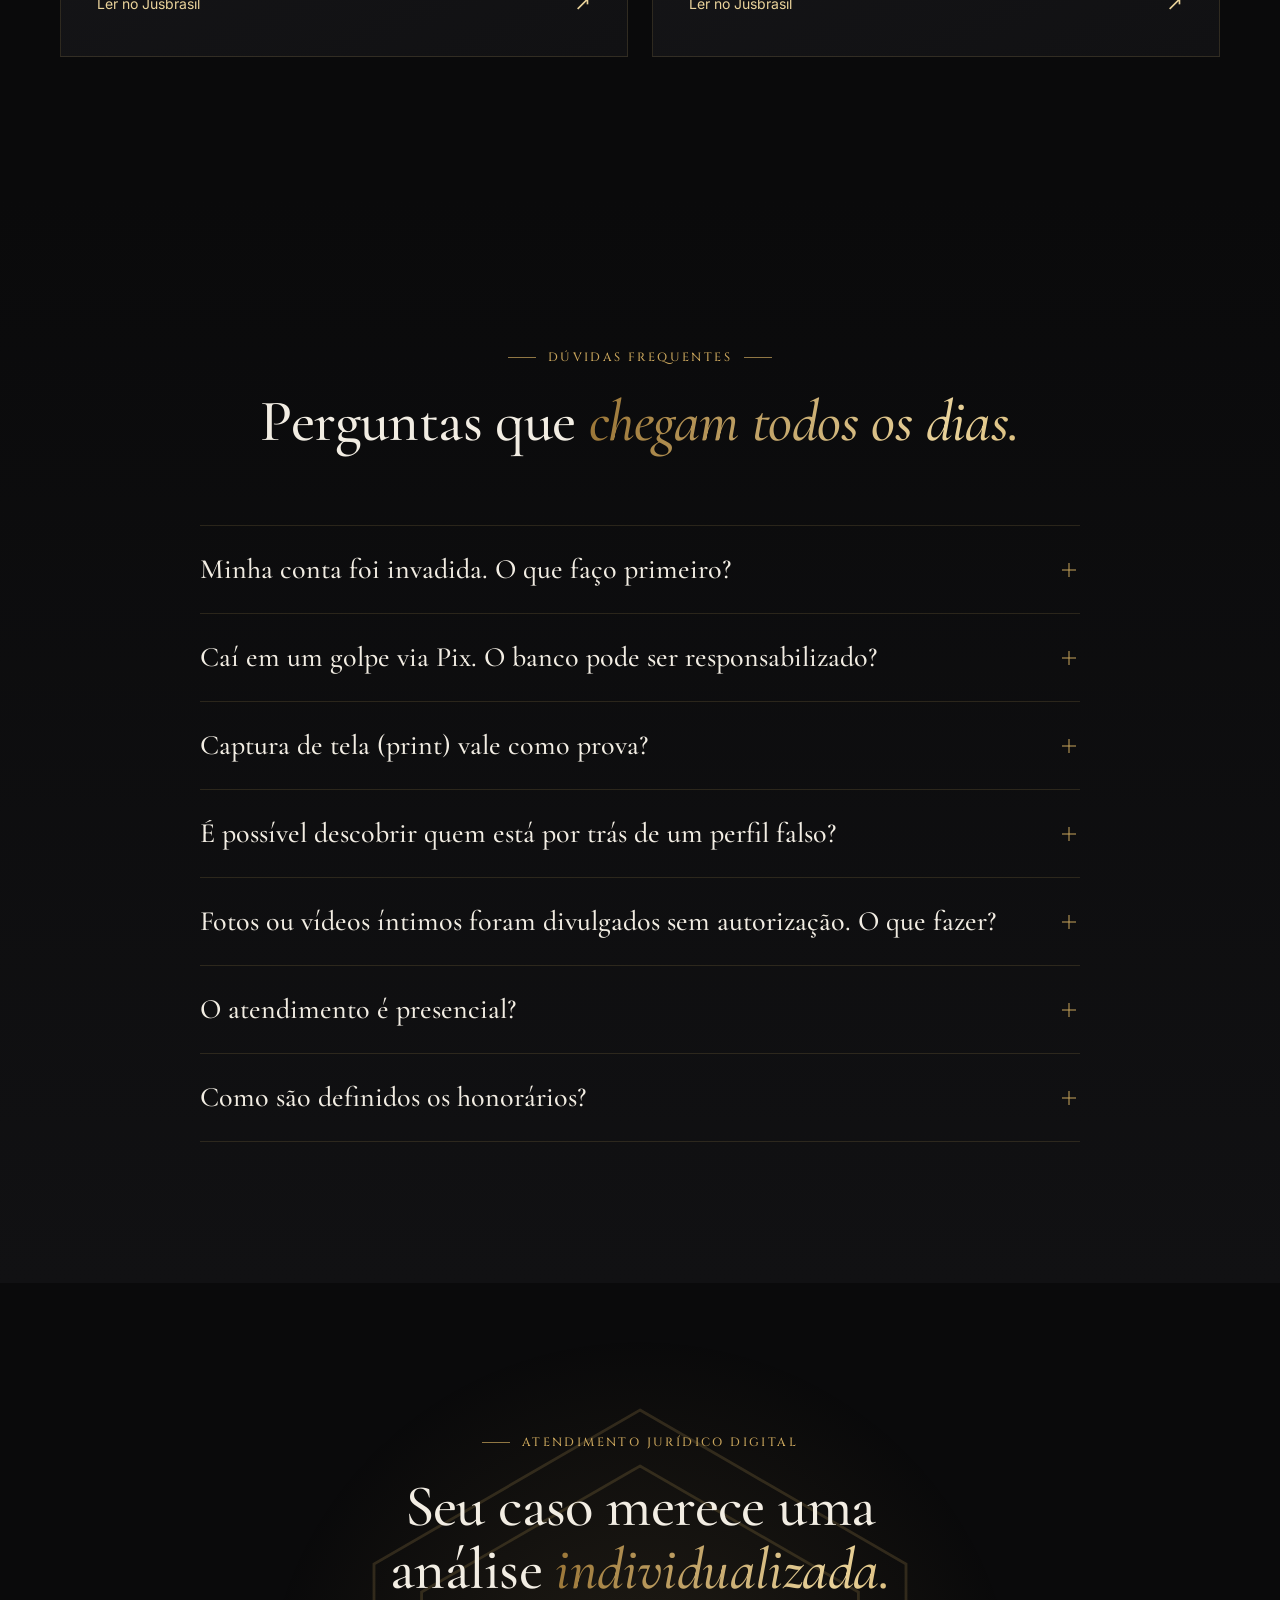
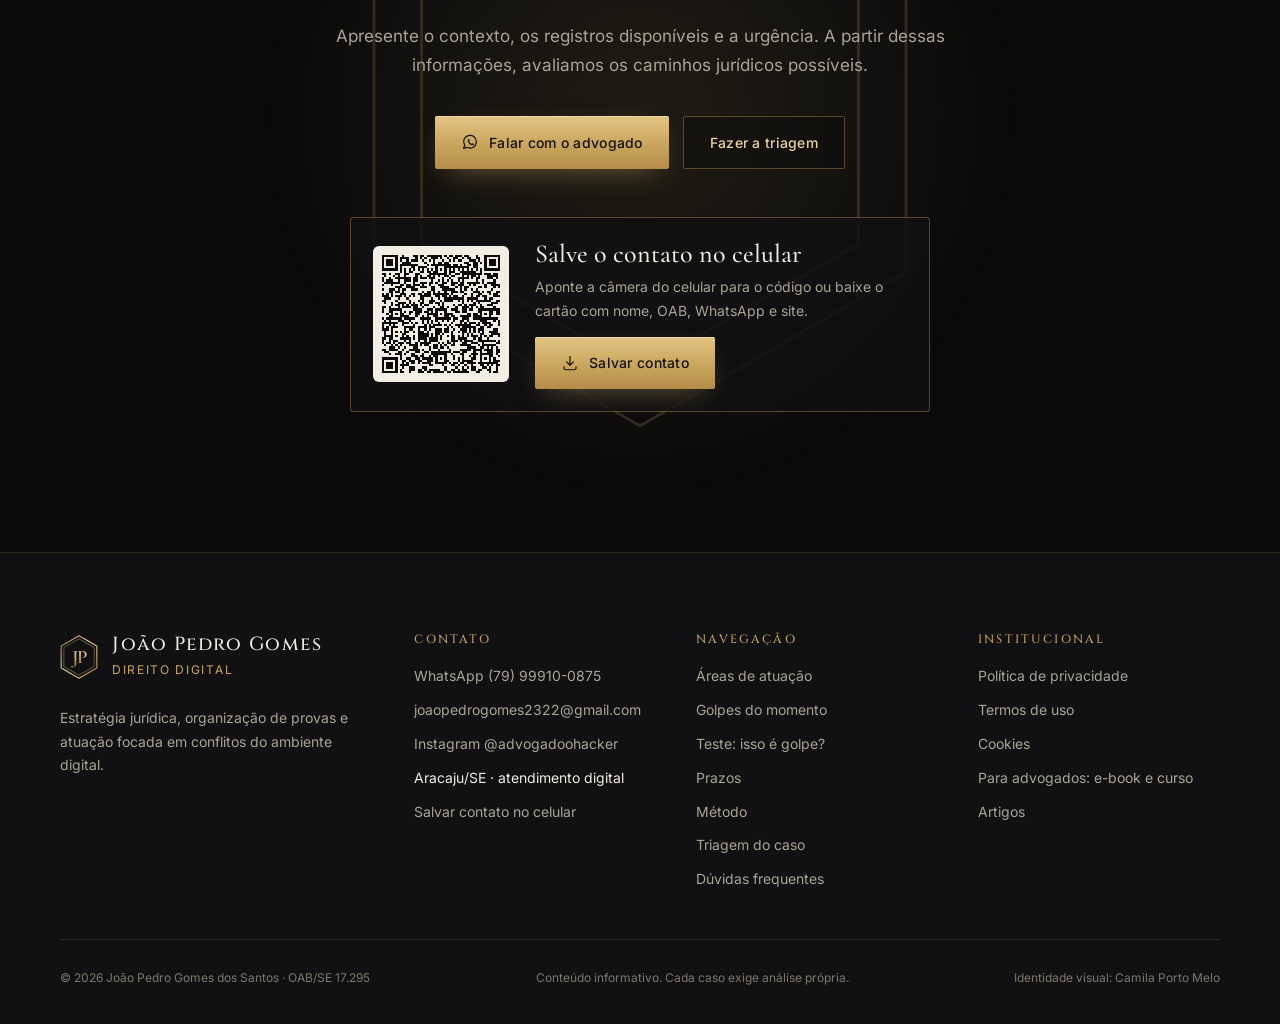
==== commit 1349e6c1: "Corrige botão "Falar com o advogado" espremido em telas largas - Marca e botão do cabeçalho não enco" ====
--- a/site-arquivo-unico/index.html
+++ b/site-arquivo-unico/index.html
@@ -1076,6 +1076,13 @@
 .site-header .brand-sub { white-space: nowrap; }
 @media (max-width: 1440px) { .site-header .brand-sub .long { display: none; } .main-nav ul { gap: 16px; } }
 @media (max-width: 1320px) { .main-nav ul { gap: 13px; } .main-nav a { font-size: 12.5px; } .header-cta { padding-inline: 14px; } }
+/* cabeçalho: botão e marca nunca encolhem; o menu se ajusta ao espaço que sobra */
+.site-header .container { max-width: 1400px; }
+.site-header .brand, .header-cta { flex-shrink: 0; }
+.main-nav { min-width: 0; }
+.main-nav ul { gap: clamp(12px, 1.3vw, 22px); }
+.site-header .brand-sub .long { display: none; }
+@media (min-width: 1600px) { .site-header .brand-sub .long { display: inline; } }
 
 </style>
   <script>document.documentElement.classList.add('js');</script>
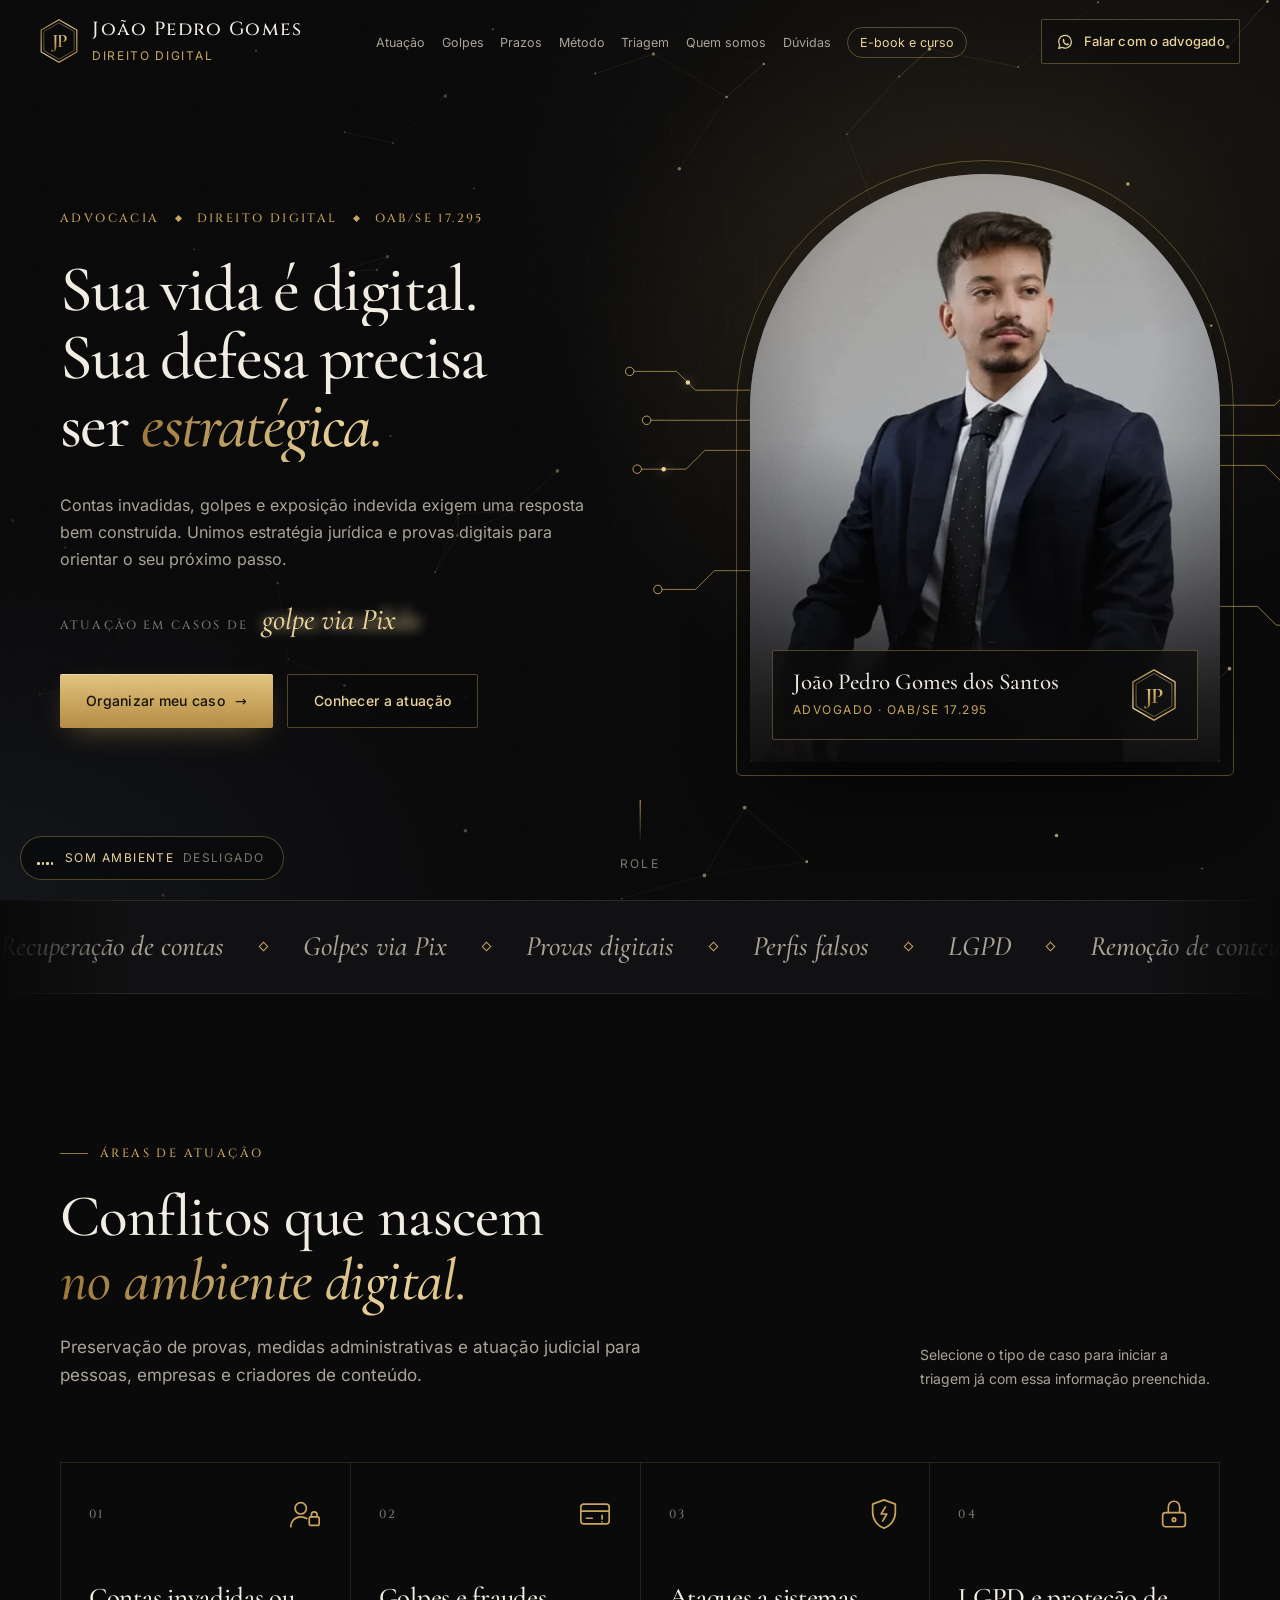
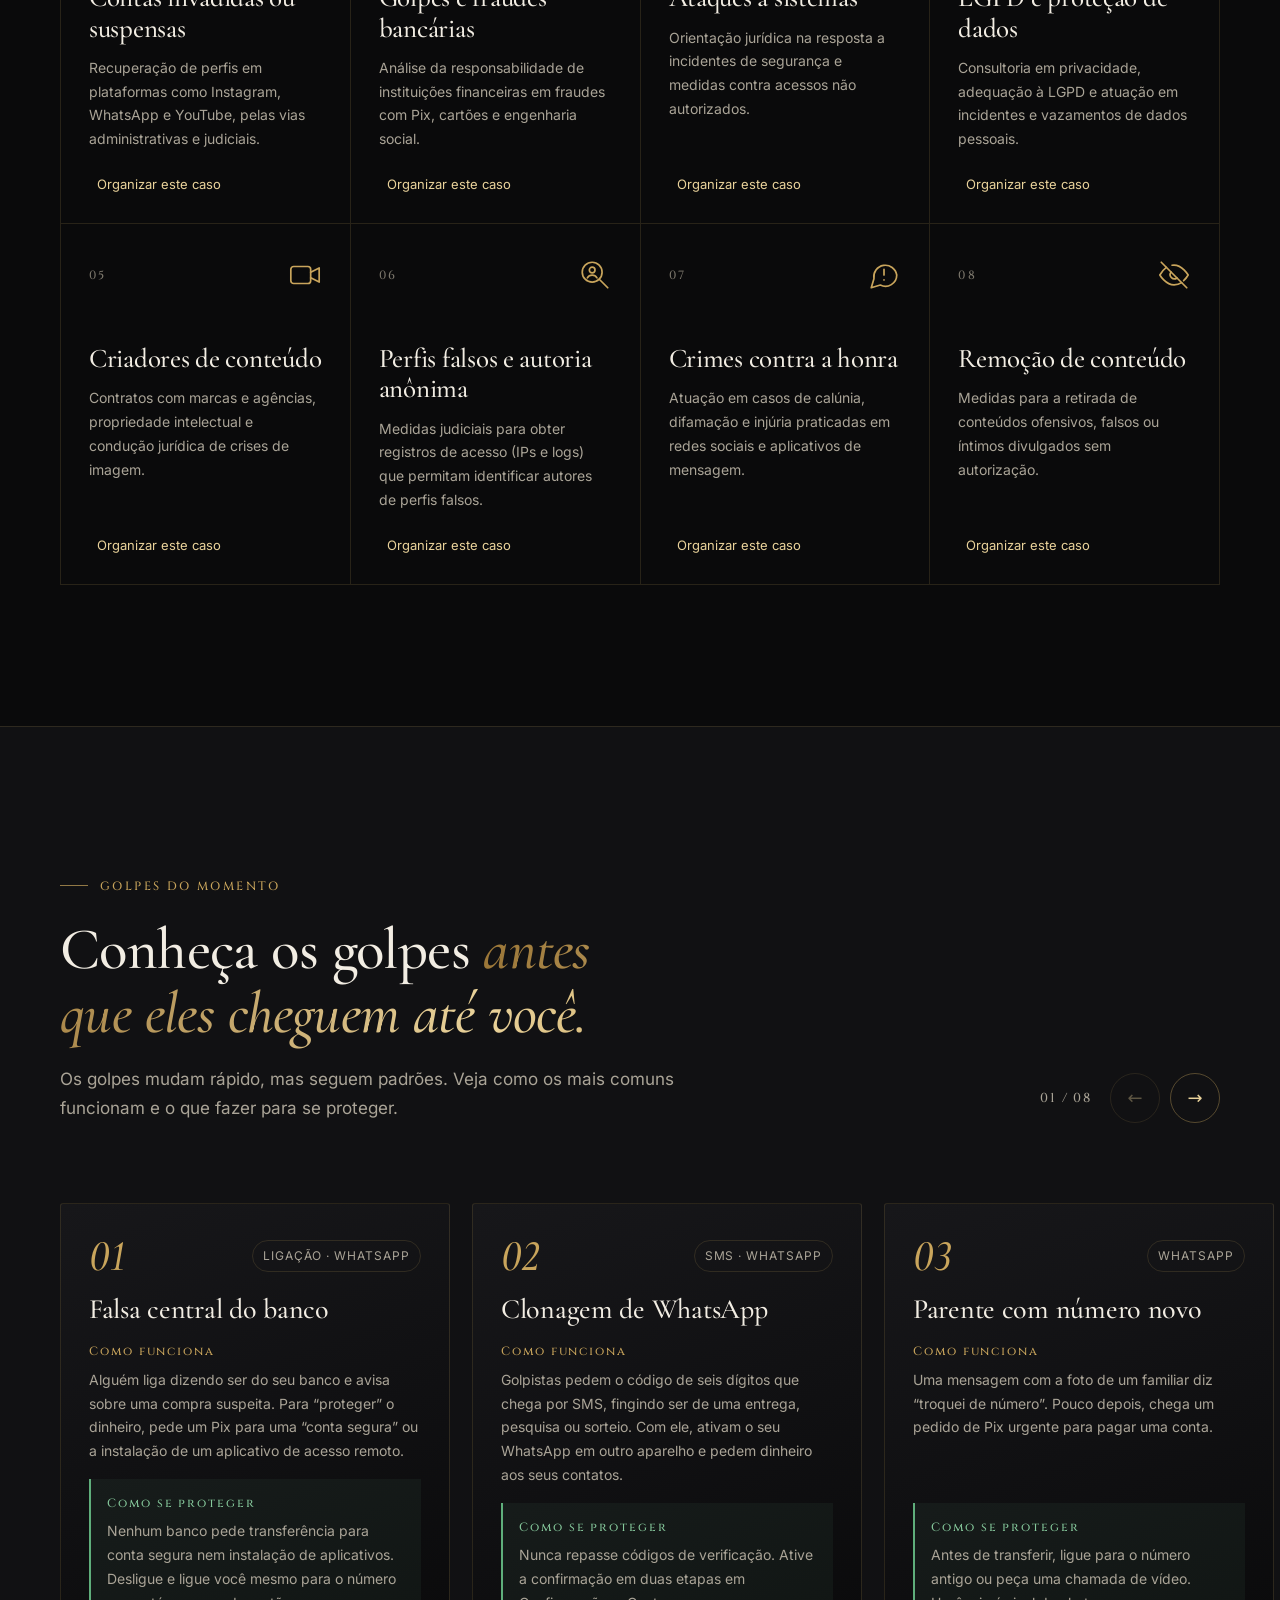
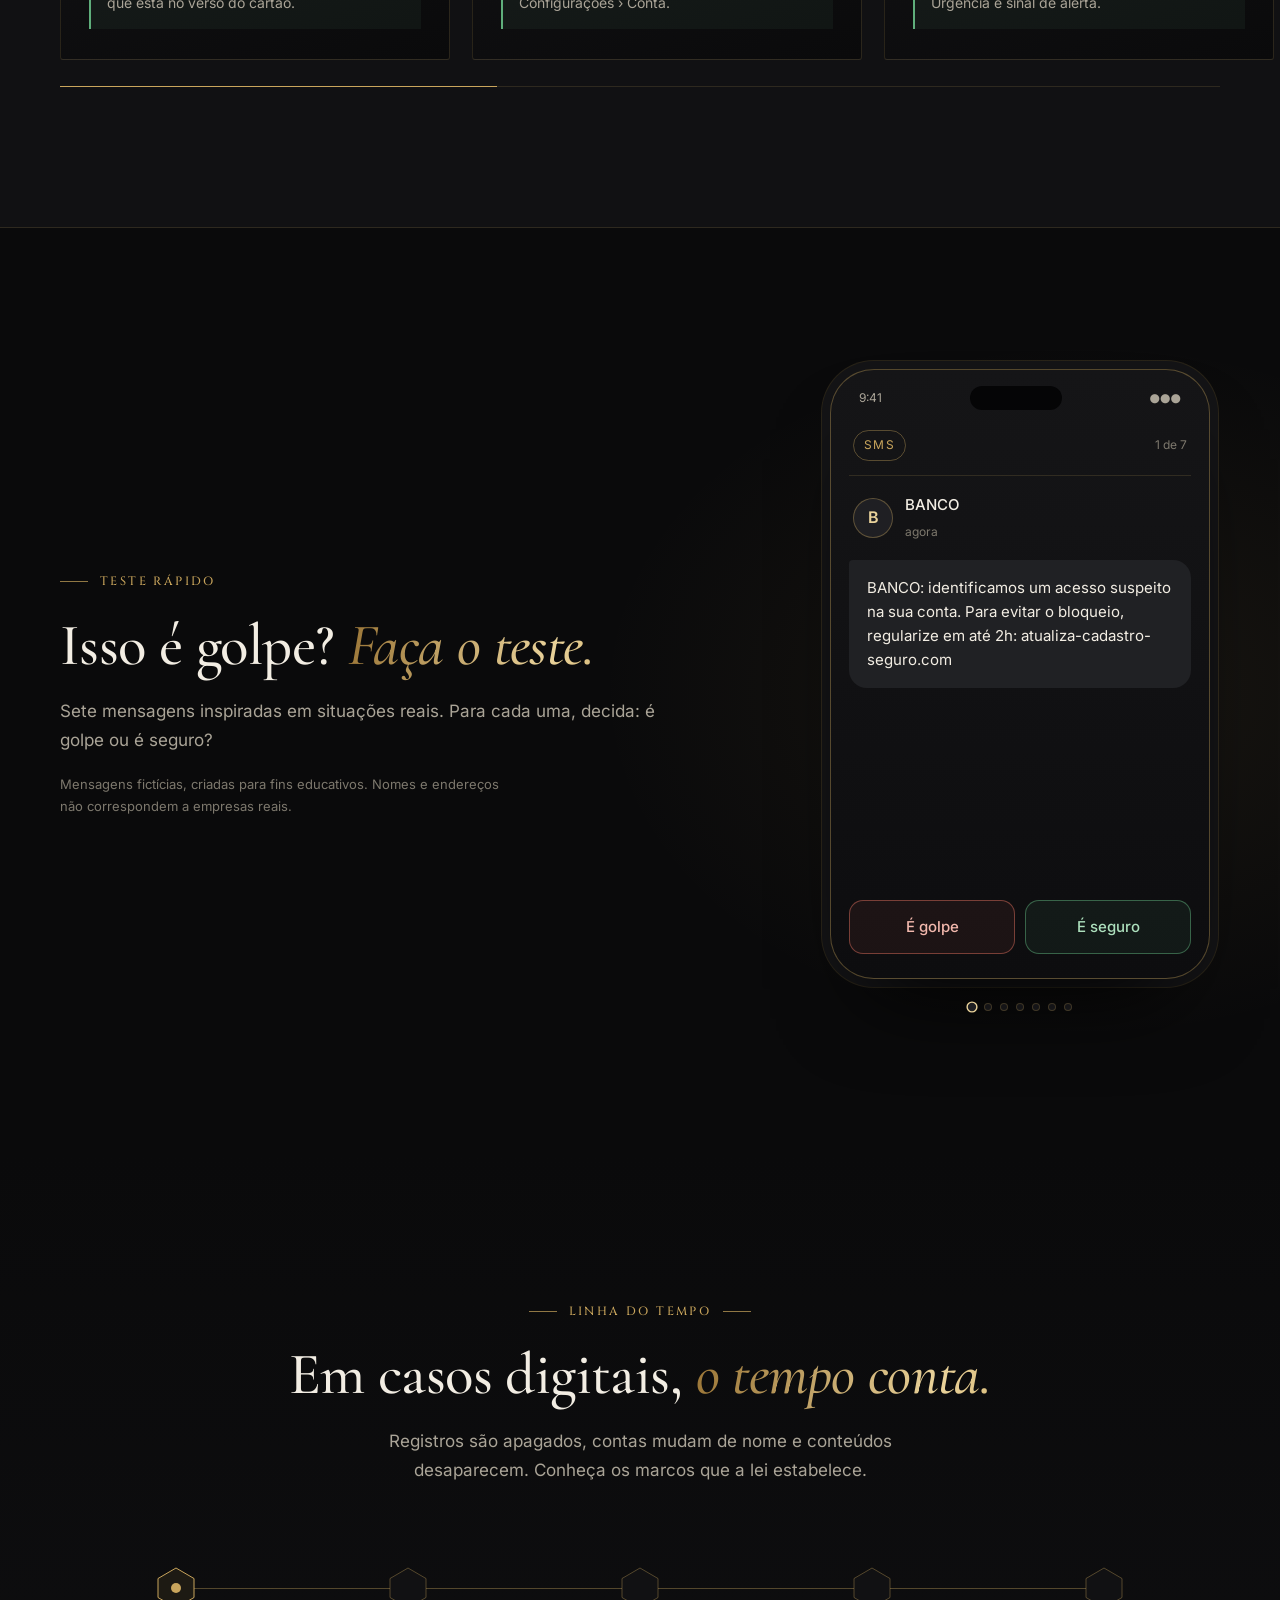
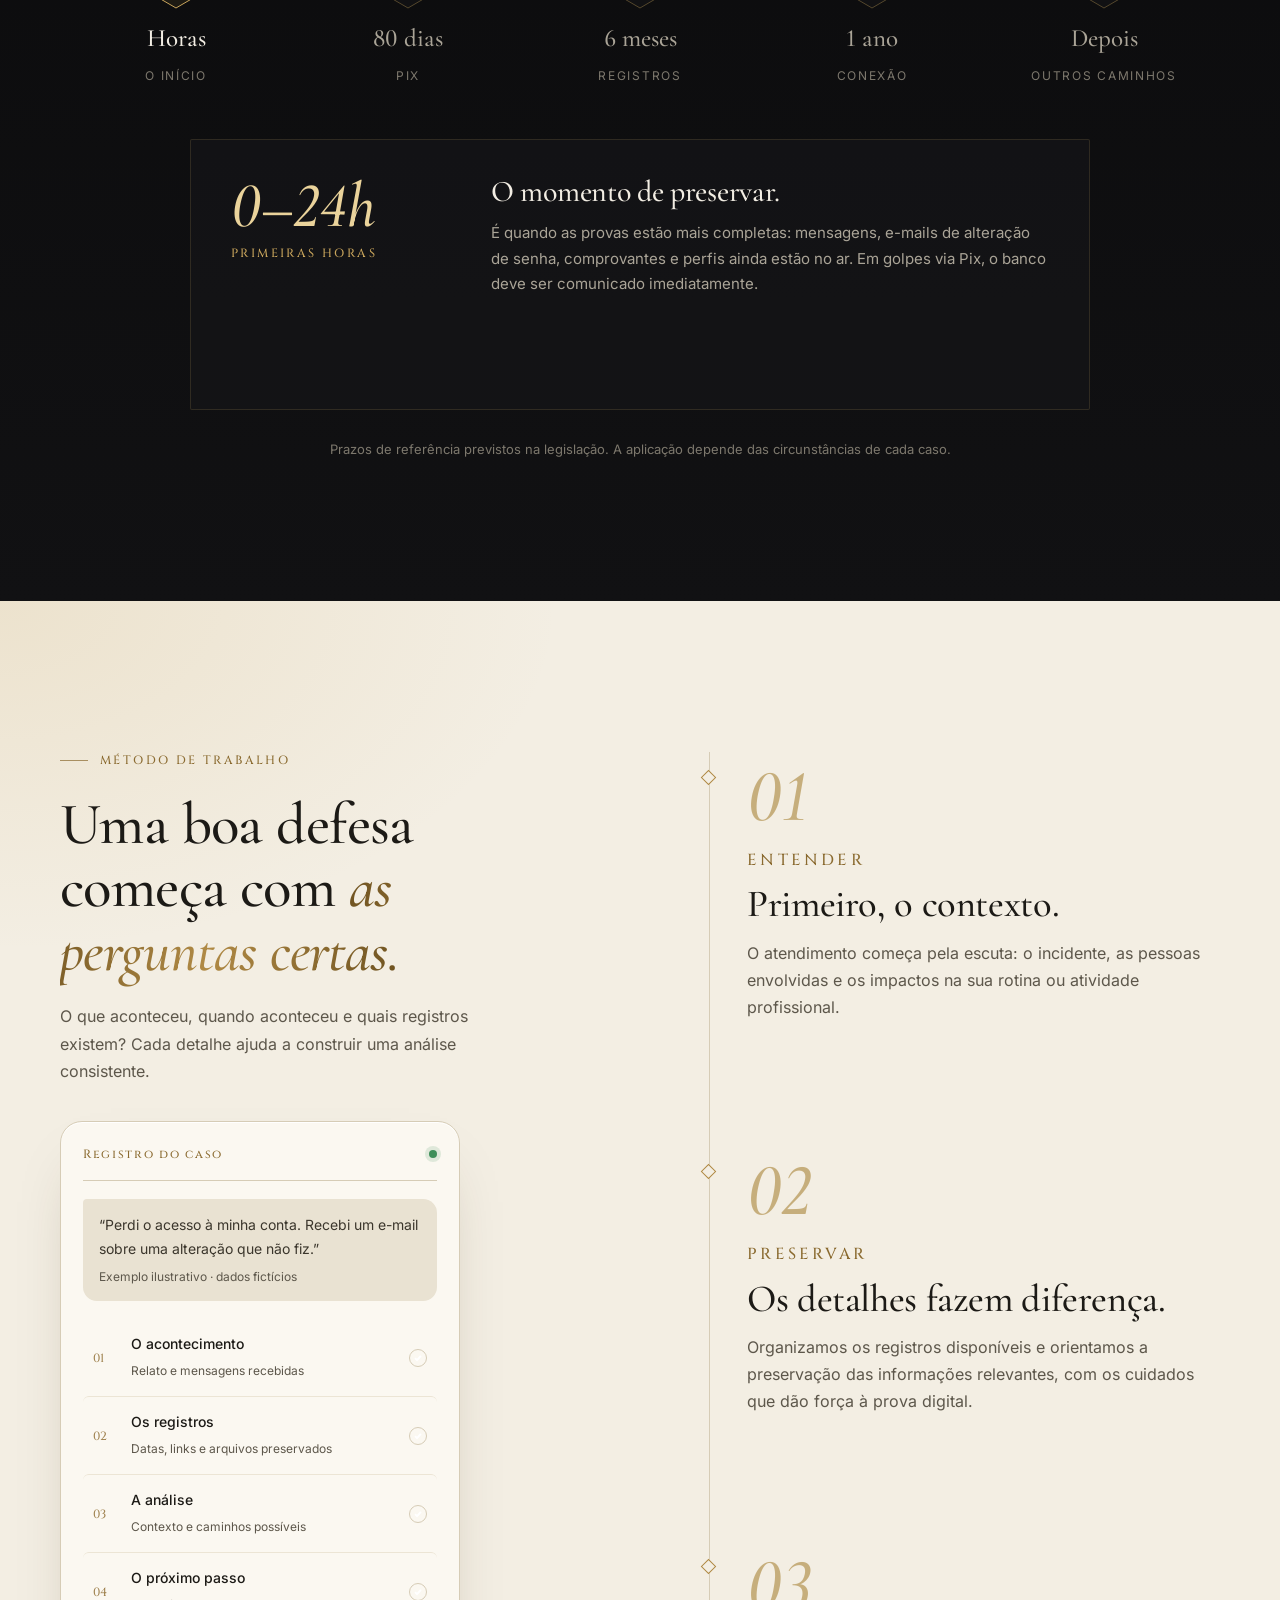
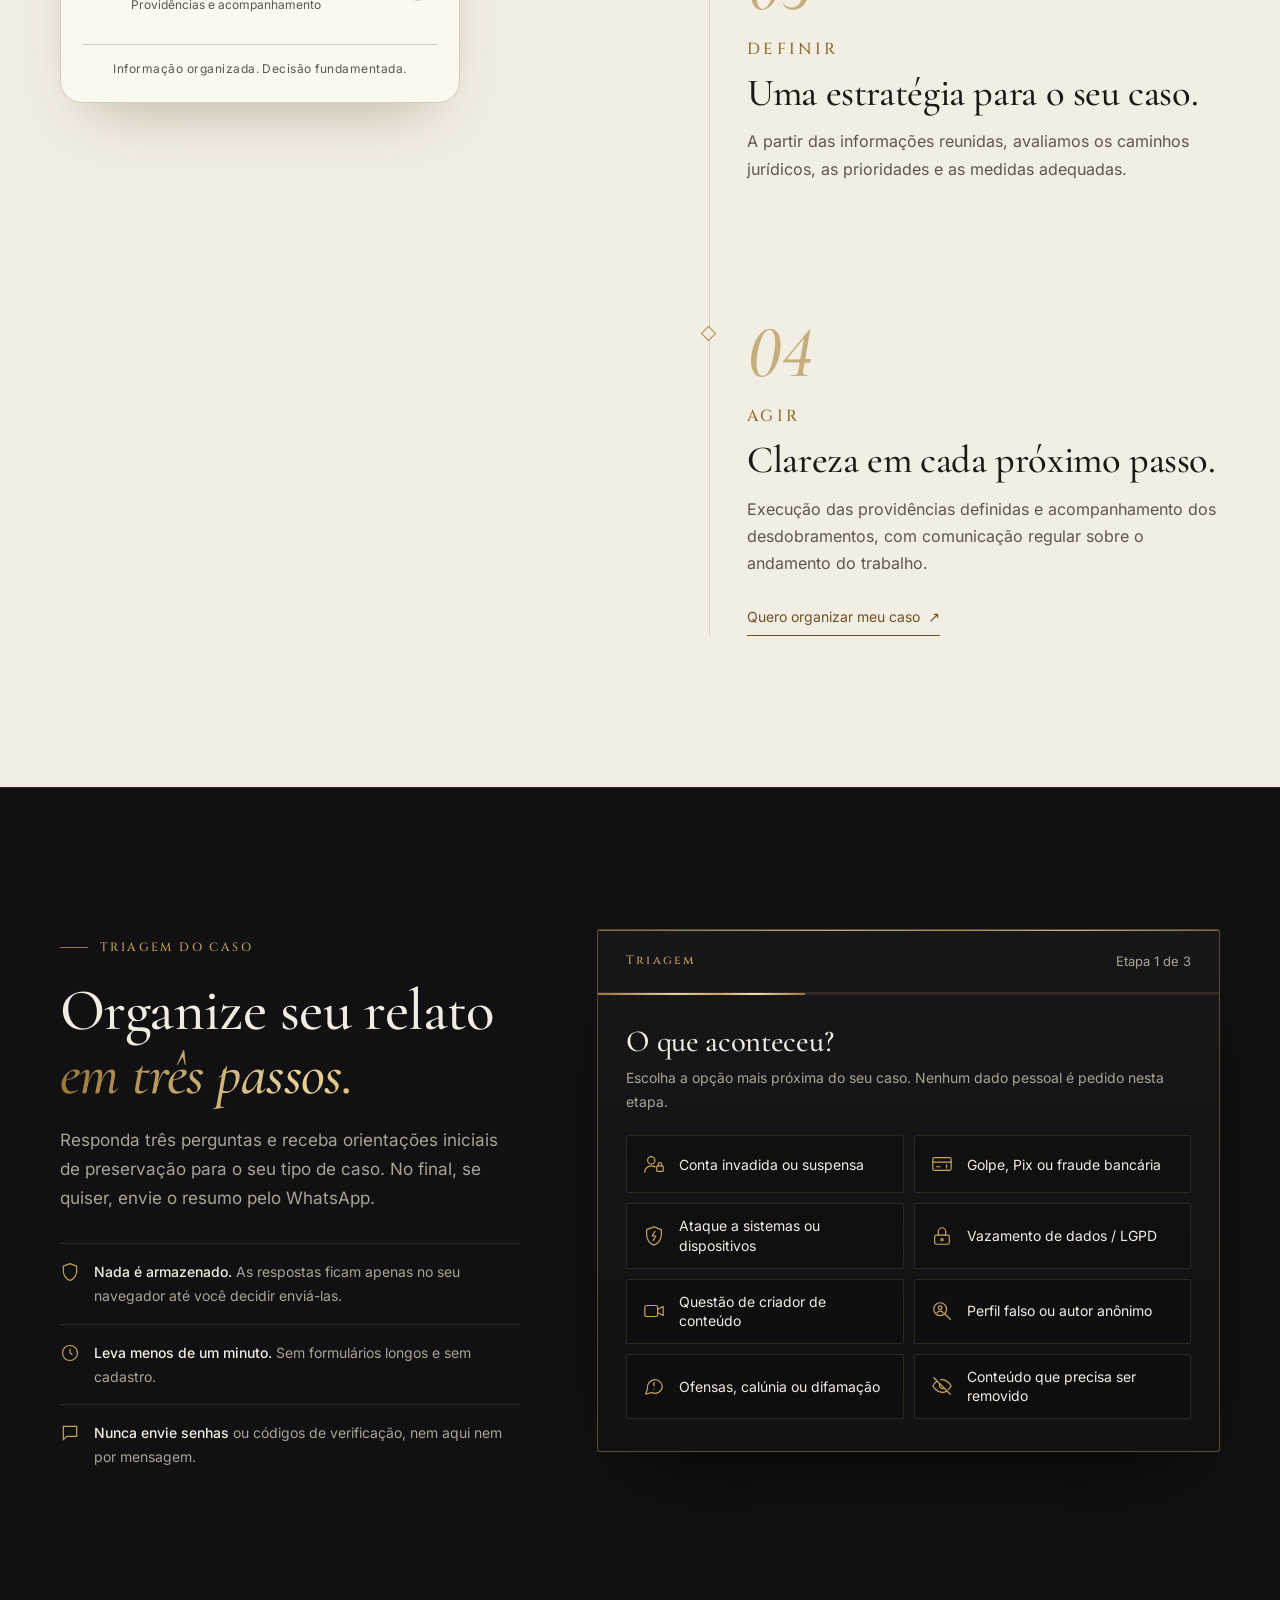
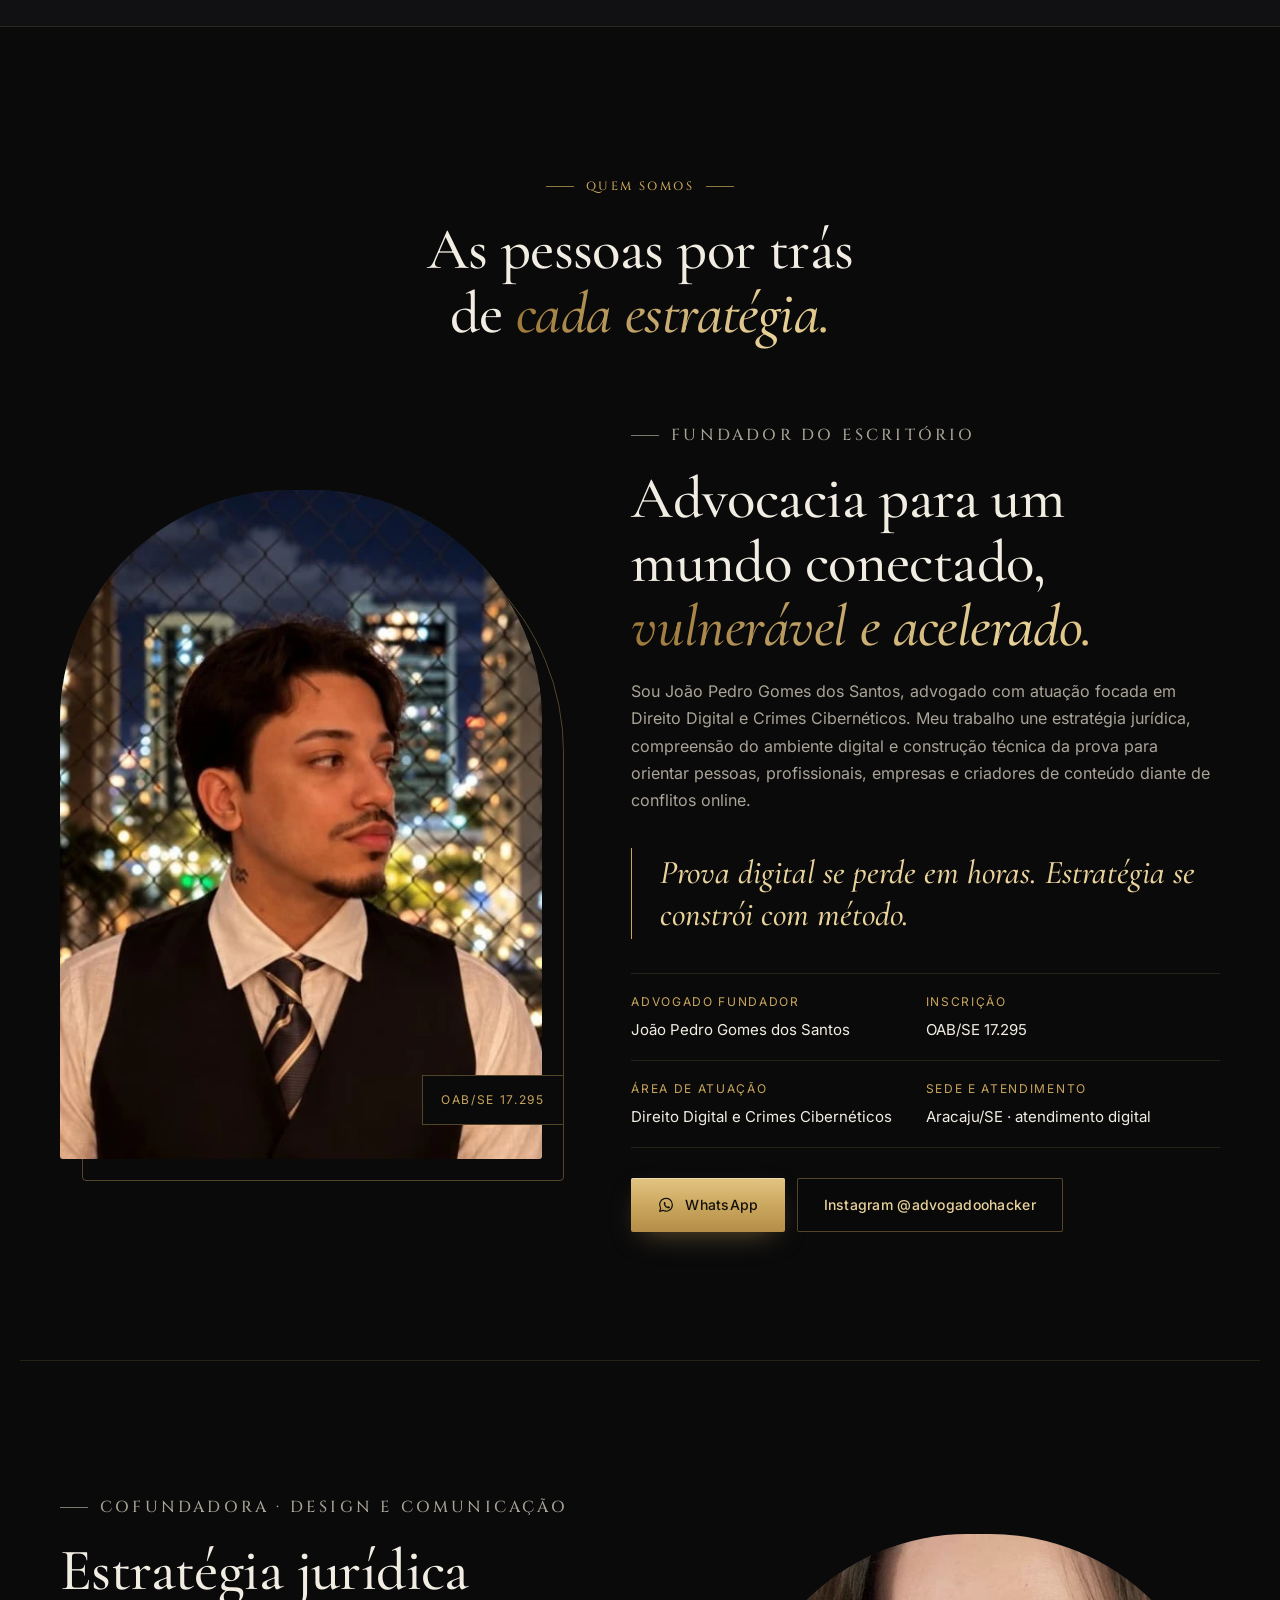
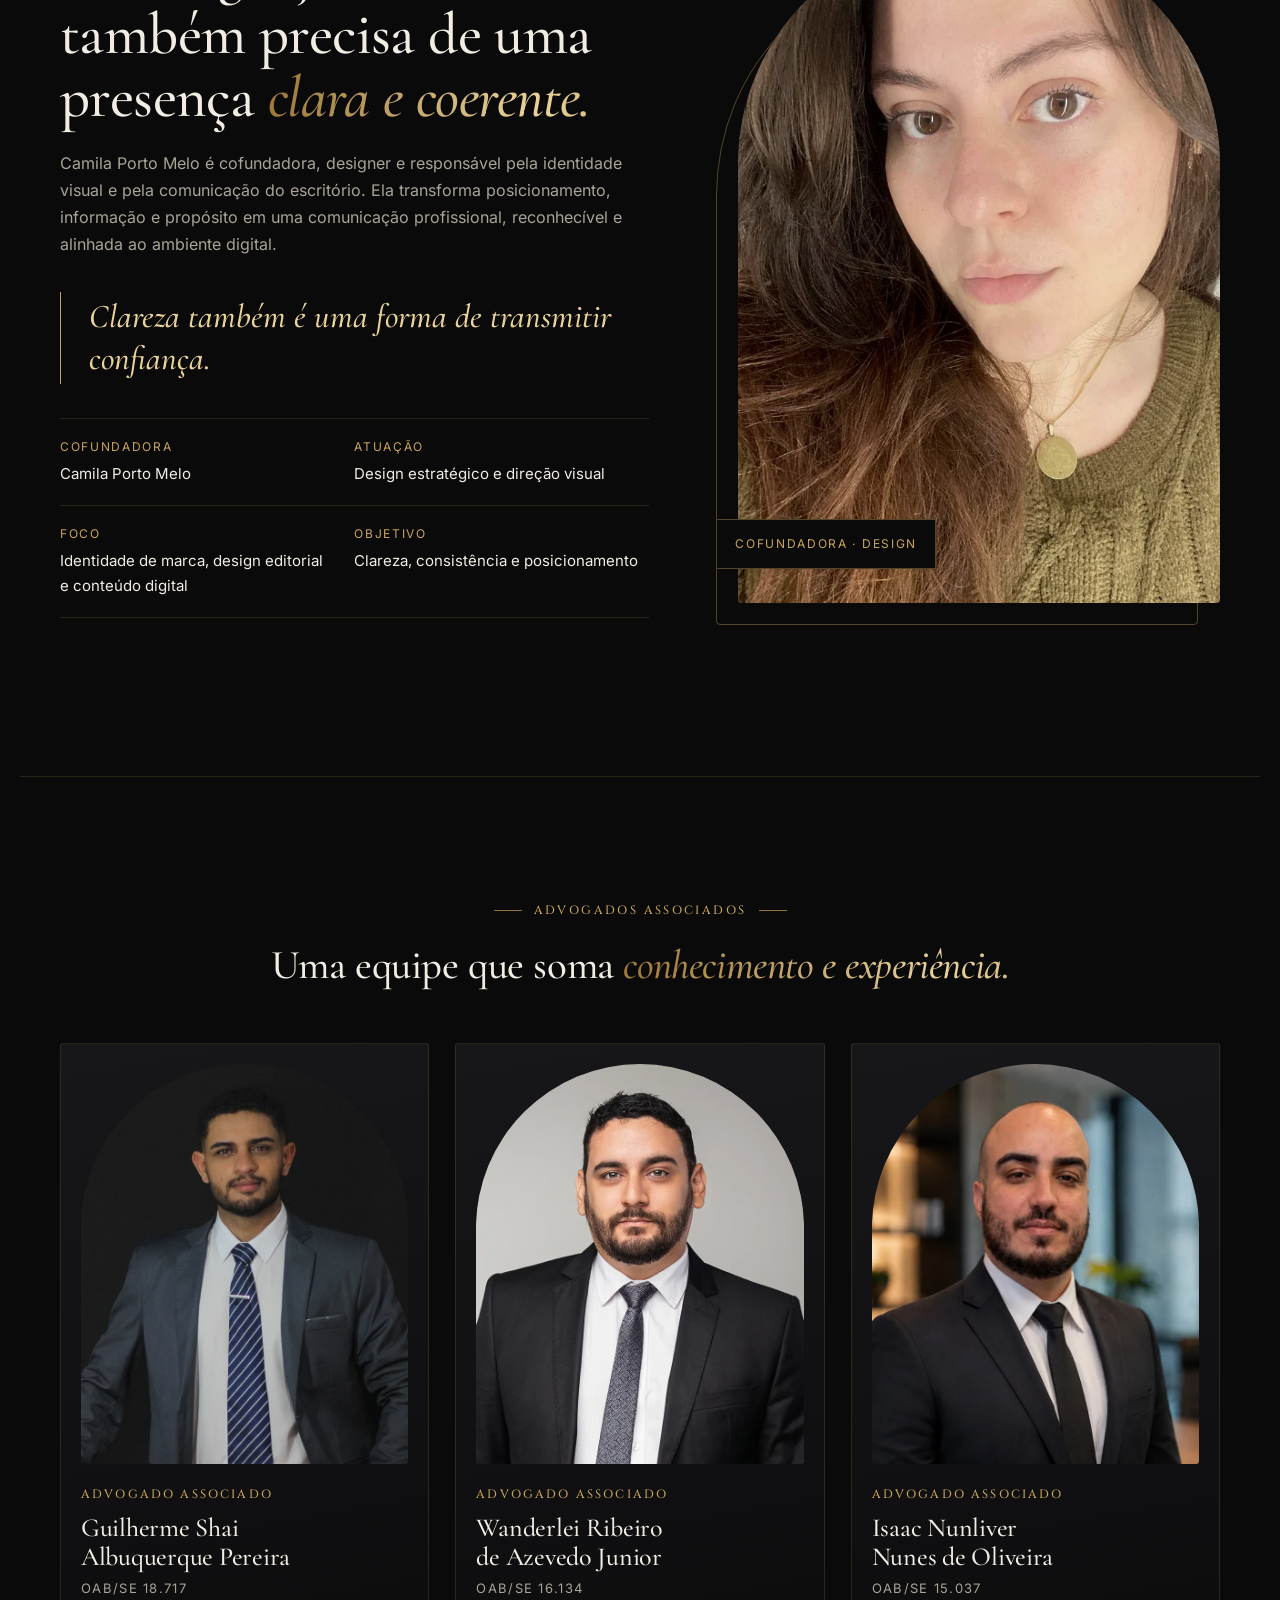
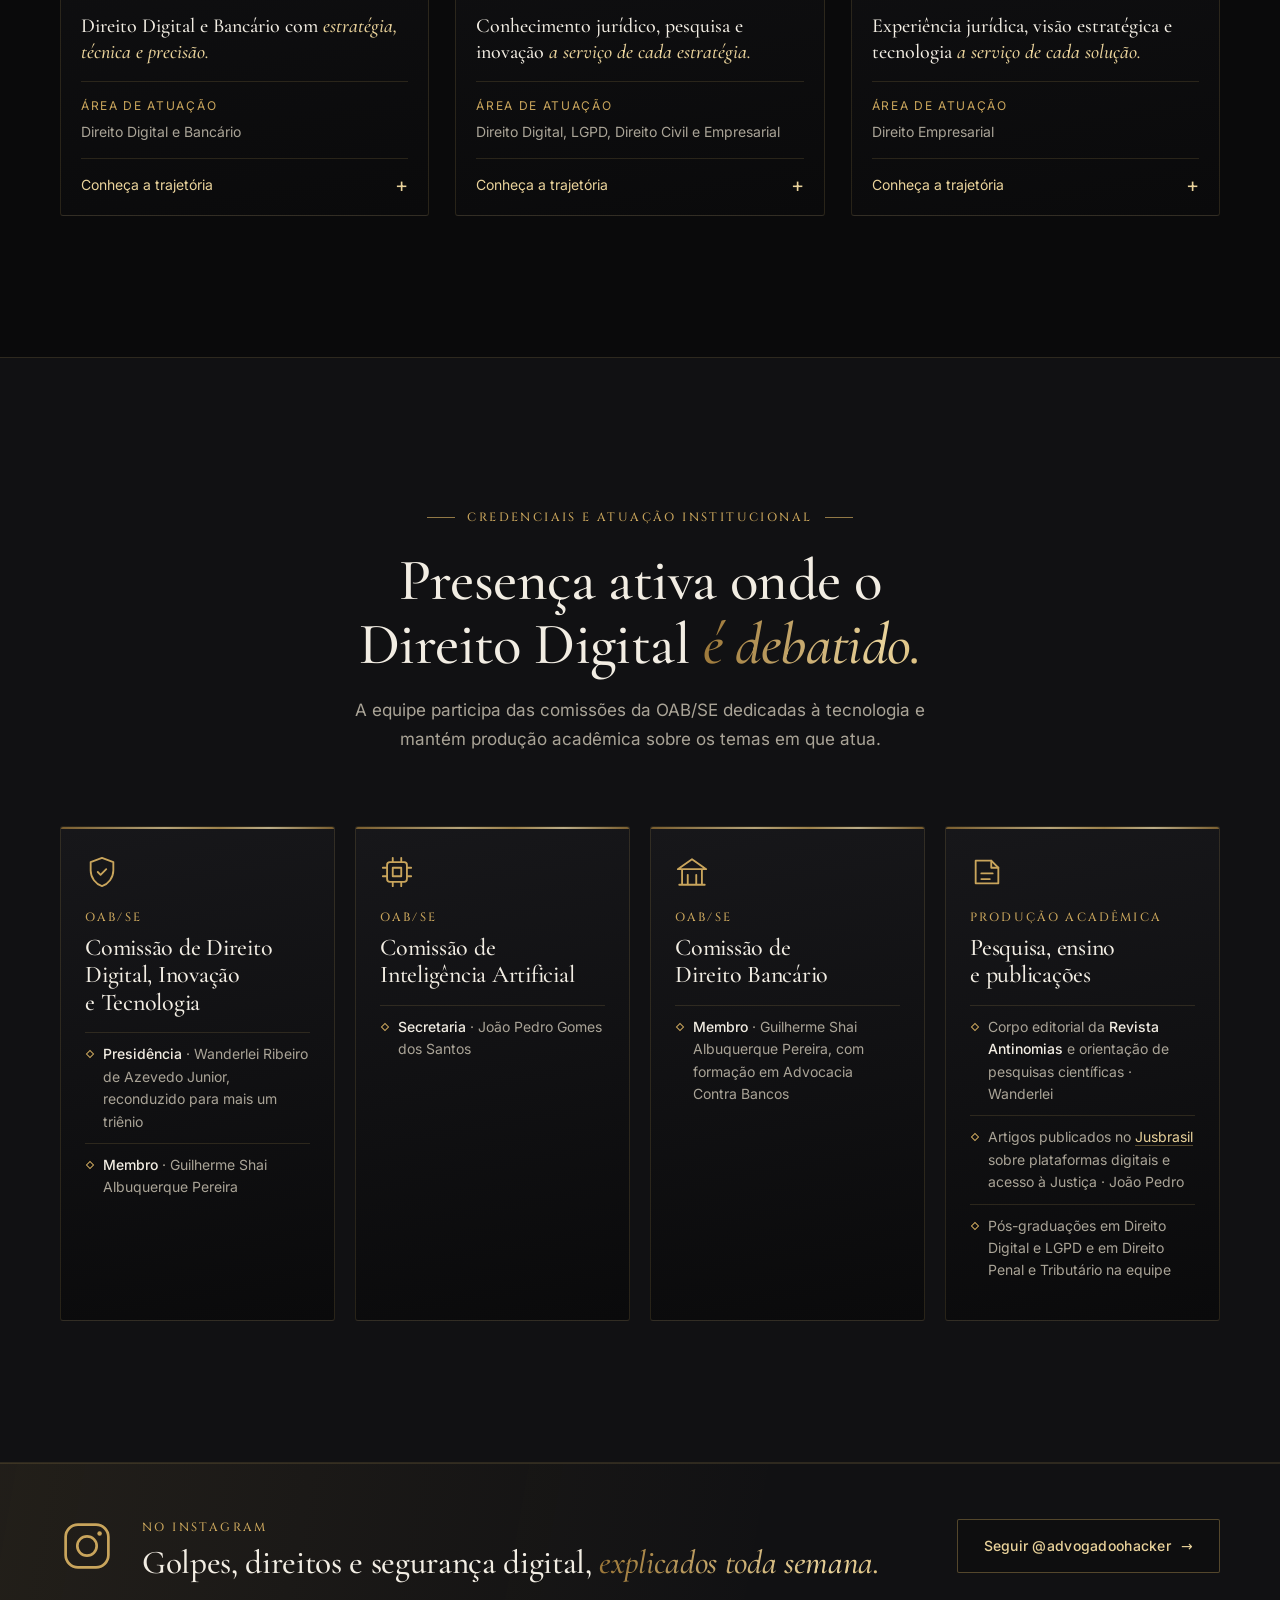
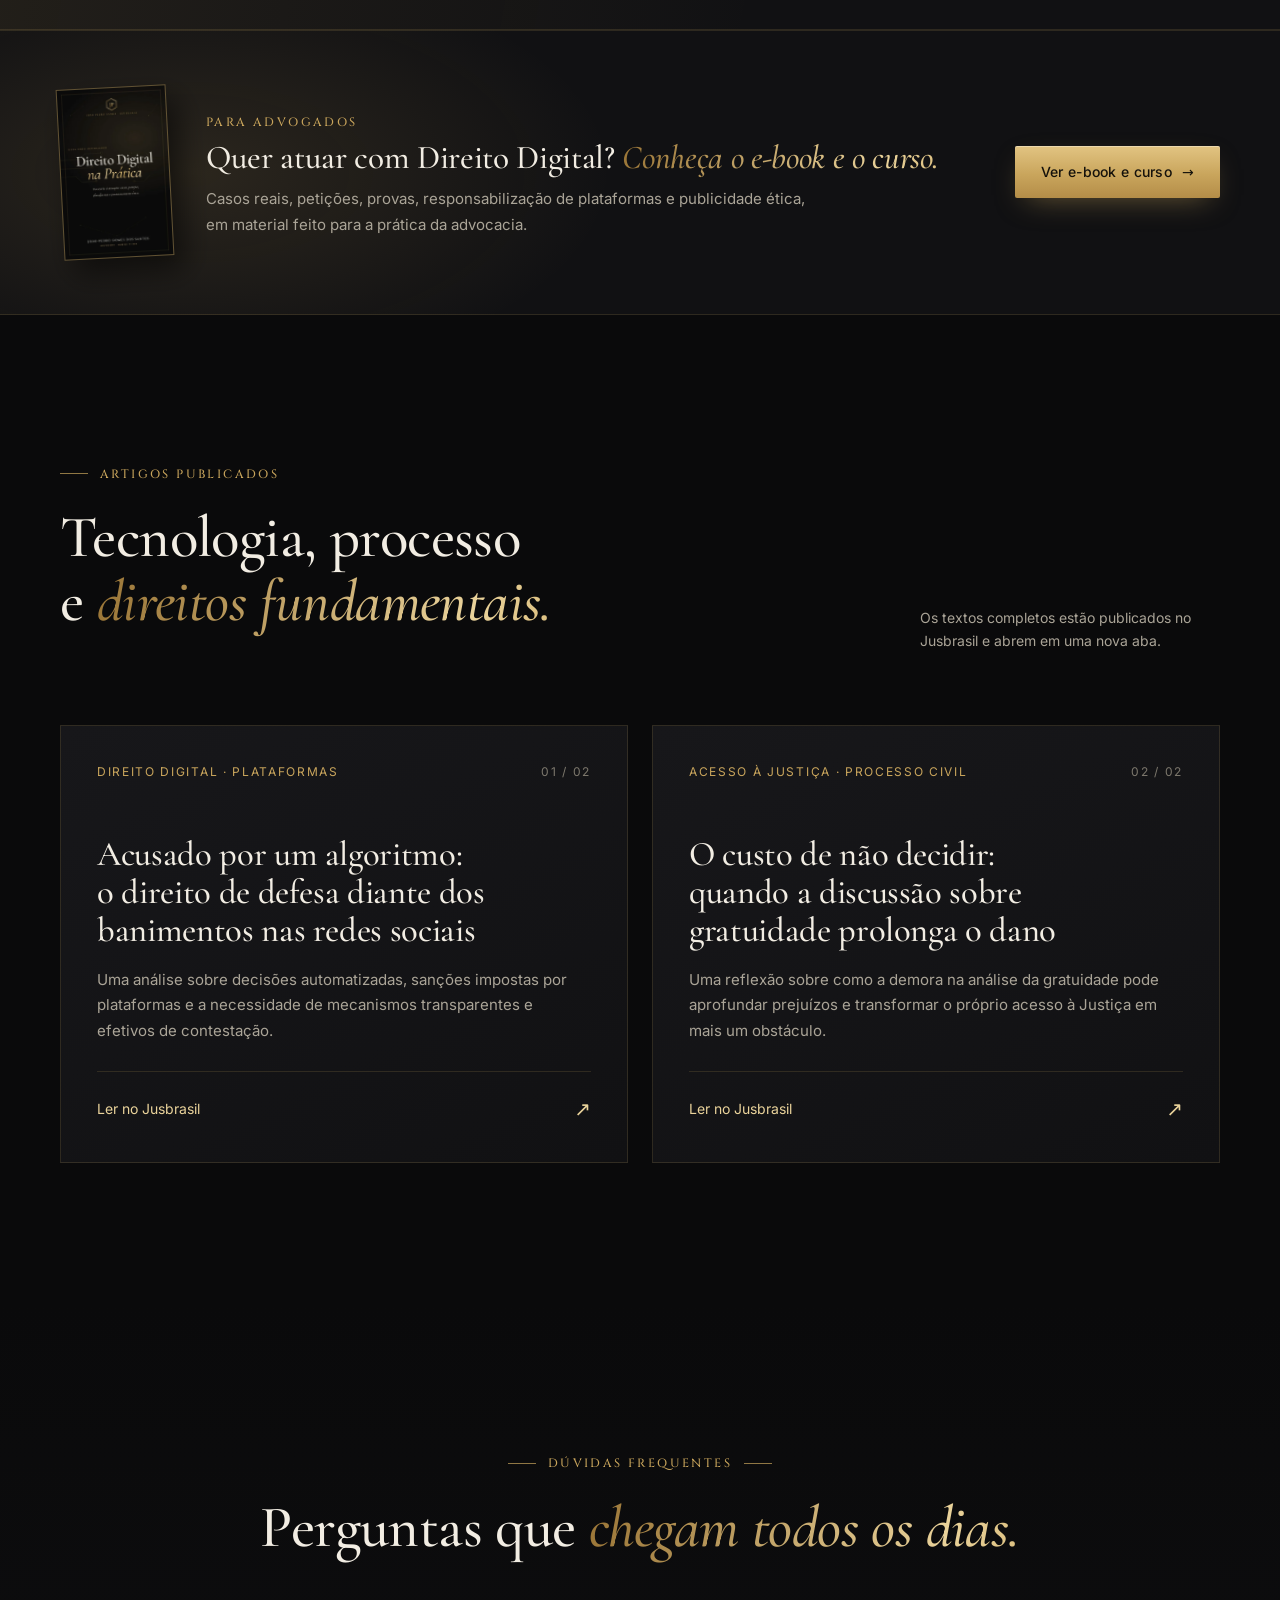
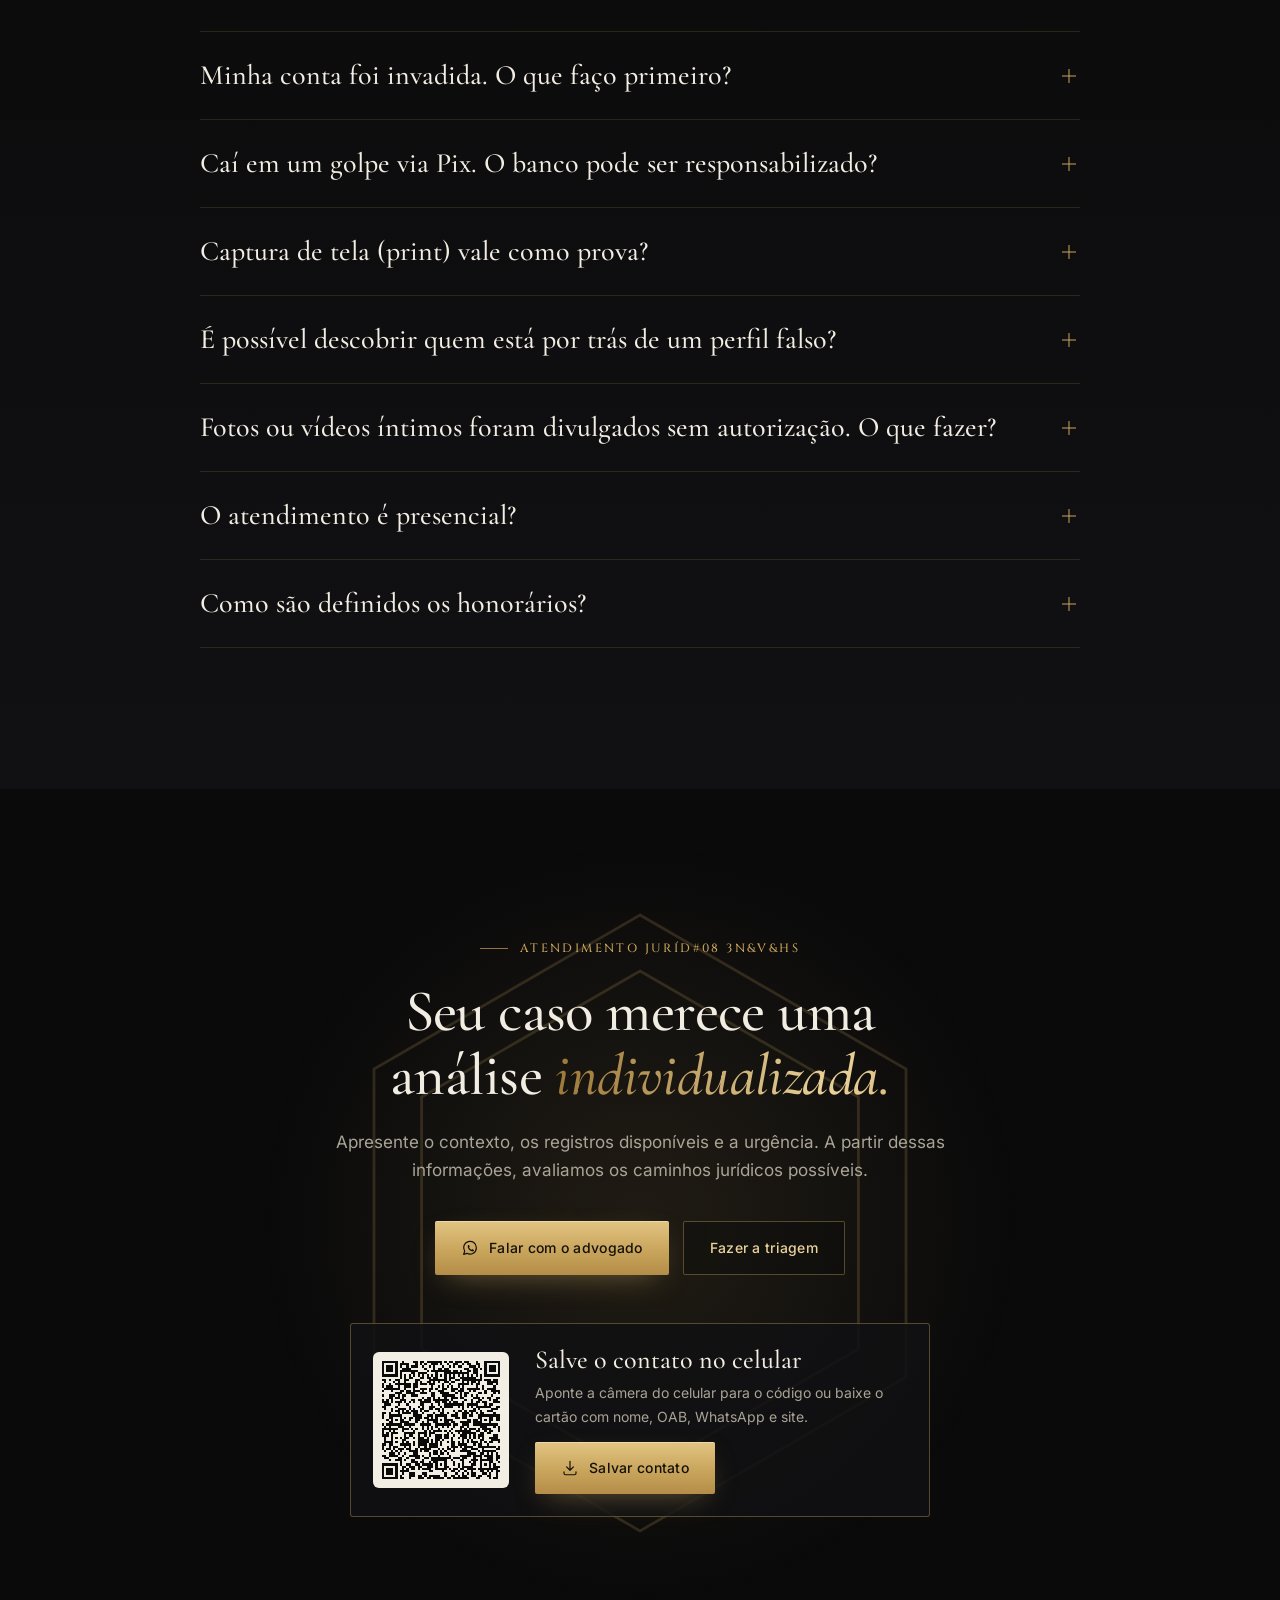
==== commit c8174af9: "Seção de credenciais e atuação institucional; avaliações de alunos prontas - Página inicial: comissõ" ====
--- a/site-arquivo-unico/index.html
+++ b/site-arquivo-unico/index.html
@@ -1083,6 +1083,31 @@
 .main-nav ul { gap: clamp(12px, 1.3vw, 22px); }
 .site-header .brand-sub .long { display: none; }
 @media (min-width: 1600px) { .site-header .brand-sub .long { display: inline; } }
+
+/* ---------- Credenciais e atuação institucional ---------- */
+.cred-section { background: var(--ink-2); border-block: 1px solid var(--line); }
+.cred-grid { display: grid; grid-template-columns: repeat(4, minmax(0, 1fr)); gap: 20px; }
+.cred-card { position: relative; padding: 28px 24px; border: 1px solid var(--line); background: linear-gradient(170deg, var(--ink-3), var(--ink)); border-radius: 3px; overflow: hidden; }
+.cred-card::before { content: ""; position: absolute; inset: 0 0 auto; height: 2px; background: var(--gold-grad); opacity: .75; }
+.cred-icon { width: 34px; height: 34px; fill: none; stroke: var(--gold); stroke-width: 1.3; stroke-linecap: round; stroke-linejoin: round; margin-bottom: 18px; }
+.cred-org { font-family: var(--f-caps); font-size: 12px; letter-spacing: .18em; text-transform: uppercase; color: var(--gold); margin-bottom: 6px; }
+.cred-card h3 { font-size: 24px; line-height: 1.15; margin-bottom: 16px; text-wrap: balance; }
+.cred-card li { position: relative; padding: 10px 0 10px 18px; border-top: 1px solid var(--line); font-size: 14px; line-height: 1.6; color: var(--muted); }
+.cred-card li::before { content: ""; position: absolute; left: 2px; top: 18px; width: 6px; height: 6px; border: 1px solid var(--gold); transform: rotate(45deg); }
+.cred-card li b { color: var(--text); font-weight: 500; }
+.cred-card a { color: var(--gold-hi); border-bottom: 1px solid var(--line-strong); }
+@media (max-width: 1100px) { .cred-grid { grid-template-columns: 1fr 1fr; } }
+@media (max-width: 720px) { .cred-grid { grid-template-columns: 1fr; gap: 14px; } .cred-card { padding: 22px 20px; } .cred-card h3 { font-size: 22px; } }
+
+/* ---------- Avaliações de alunos (página para advogados) ---------- */
+.reviews-grid { display: grid; grid-template-columns: repeat(auto-fit, minmax(280px, 1fr)); gap: 20px; }
+.review { display: flex; flex-direction: column; gap: 14px; padding: 26px 24px; border: 1px solid var(--line); background: var(--ink-3); border-radius: 3px; }
+.review-product { align-self: flex-start; font-size: 12px; letter-spacing: .12em; text-transform: uppercase; color: var(--gold); border: 1px solid var(--line-strong); padding: 4px 10px; border-radius: 99px; }
+.review-stars { color: var(--gold); letter-spacing: 3px; }
+.review blockquote { font-family: var(--f-display); font-size: 20px; line-height: 1.4; font-style: italic; color: var(--text); flex: 1; }
+.review figcaption { padding-top: 14px; border-top: 1px solid var(--line); font-size: 14px; }
+.review figcaption b { display: block; font-weight: 500; }
+.review figcaption span { font-size: 13px; color: var(--muted); }
 
 </style>
   <script>document.documentElement.classList.add('js');</script>
@@ -1808,6 +1833,54 @@
                 </div>
               </details>
             </div>
+          </article>
+        </div>
+      </div>
+    </section>
+
+    <!-- ===================== CREDENCIAIS E ATUAÇÃO INSTITUCIONAL ===================== -->
+    <section class="section cred-section" id="credenciais" aria-labelledby="cred-title">
+      <div class="container">
+        <div class="section-head center reveal">
+          <p class="eyebrow">Credenciais e atuação institucional</p>
+          <h2 class="section-title" id="cred-title">Presença ativa onde o Direito Digital <em>é debatido.</em></h2>
+          <p class="lead" style="margin-inline:auto">A equipe participa das comissões da OAB/SE dedicadas à tecnologia e mantém produção acadêmica sobre os temas em que atua.</p>
+        </div>
+        <div class="cred-grid">
+          <article class="cred-card reveal" style="--i:0">
+            <svg class="cred-icon" viewBox="0 0 24 24" aria-hidden="true"><path d="M12 2 4 5v6c0 5 3.5 9.5 8 11 4.5-1.5 8-6 8-11V5z"/><path d="m9 12 2 2 4-4"/></svg>
+            <p class="cred-org">OAB/SE</p>
+            <h3>Comissão de Direito Digital, Inovação e Tecnologia</h3>
+            <ul>
+              <li><b>Presidência</b> · Wanderlei Ribeiro de Azevedo Junior, reconduzido para mais um triênio</li>
+              <li><b>Membro</b> · Guilherme Shai Albuquerque Pereira</li>
+            </ul>
+          </article>
+          <article class="cred-card reveal" style="--i:1">
+            <svg class="cred-icon" viewBox="0 0 24 24" aria-hidden="true"><rect x="5" y="5" width="14" height="14" rx="2"/><rect x="9" y="9" width="6" height="6"/><path d="M9 2v3M15 2v3M9 19v3M15 19v3M2 9h3M2 15h3M19 9h3M19 15h3"/></svg>
+            <p class="cred-org">OAB/SE</p>
+            <h3>Comissão de Inteligência Artificial</h3>
+            <ul>
+              <li><b>Secretaria</b> · João Pedro Gomes dos Santos</li>
+            </ul>
+          </article>
+          <article class="cred-card reveal" style="--i:2">
+            <svg class="cred-icon" viewBox="0 0 24 24" aria-hidden="true"><path d="M3 21h18M5 21V10M19 21V10M9 21v-7M15 21v-7M2 10l10-7 10 7z"/></svg>
+            <p class="cred-org">OAB/SE</p>
+            <h3>Comissão de Direito Bancário</h3>
+            <ul>
+              <li><b>Membro</b> · Guilherme Shai Albuquerque Pereira, com formação em Advocacia Contra Bancos</li>
+            </ul>
+          </article>
+          <article class="cred-card reveal" style="--i:3">
+            <svg class="cred-icon" viewBox="0 0 24 24" aria-hidden="true"><path d="M4 4h11l5 5v11H4z"/><path d="M15 4v5h5M8 13h8M8 17h6"/></svg>
+            <p class="cred-org">Produção acadêmica</p>
+            <h3>Pesquisa, ensino e publicações</h3>
+            <ul>
+              <li>Corpo editorial da <b>Revista Antinomias</b> e orientação de pesquisas científicas · Wanderlei</li>
+              <li>Artigos publicados no <a href="#artigos">Jusbrasil</a> sobre plataformas digitais e acesso à Justiça · João Pedro</li>
+              <li>Pós-graduações em Direito Digital e LGPD e em Direito Penal e Tributário na equipe</li>
+            </ul>
           </article>
         </div>
       </div>
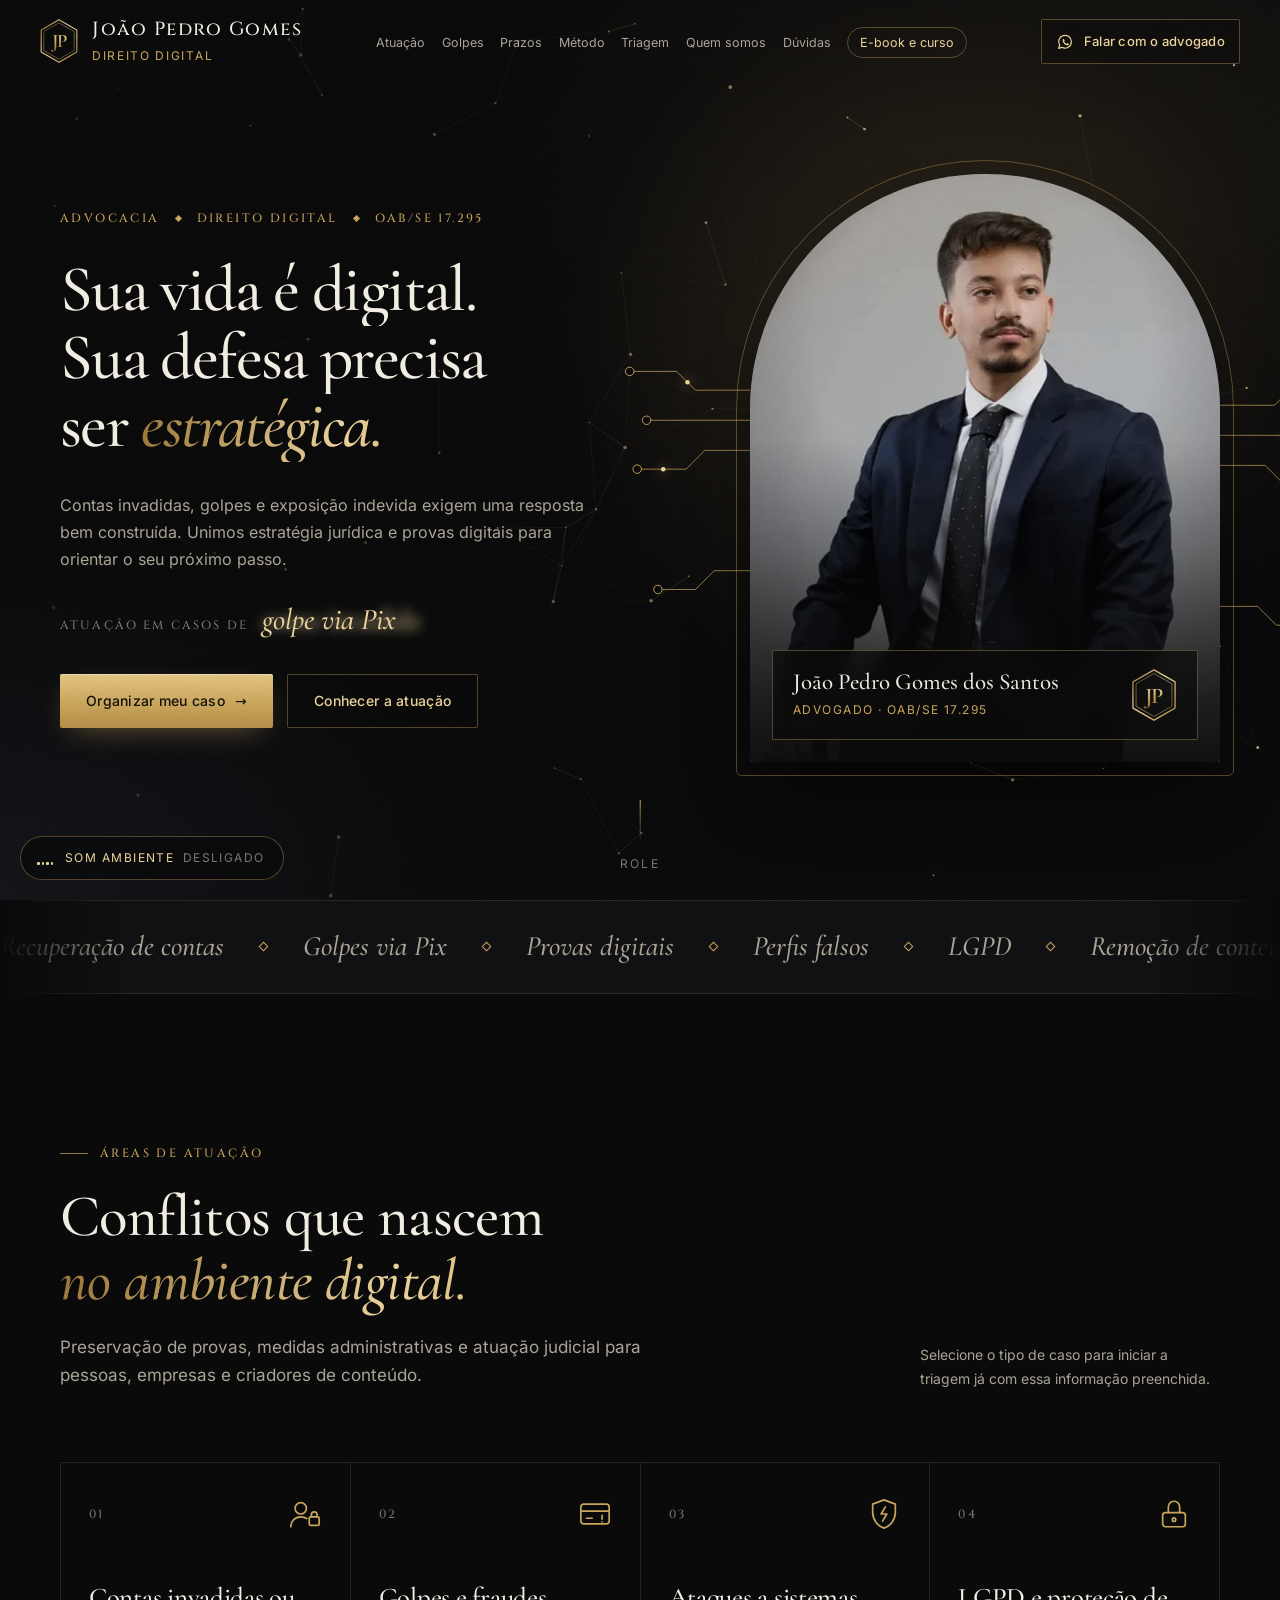
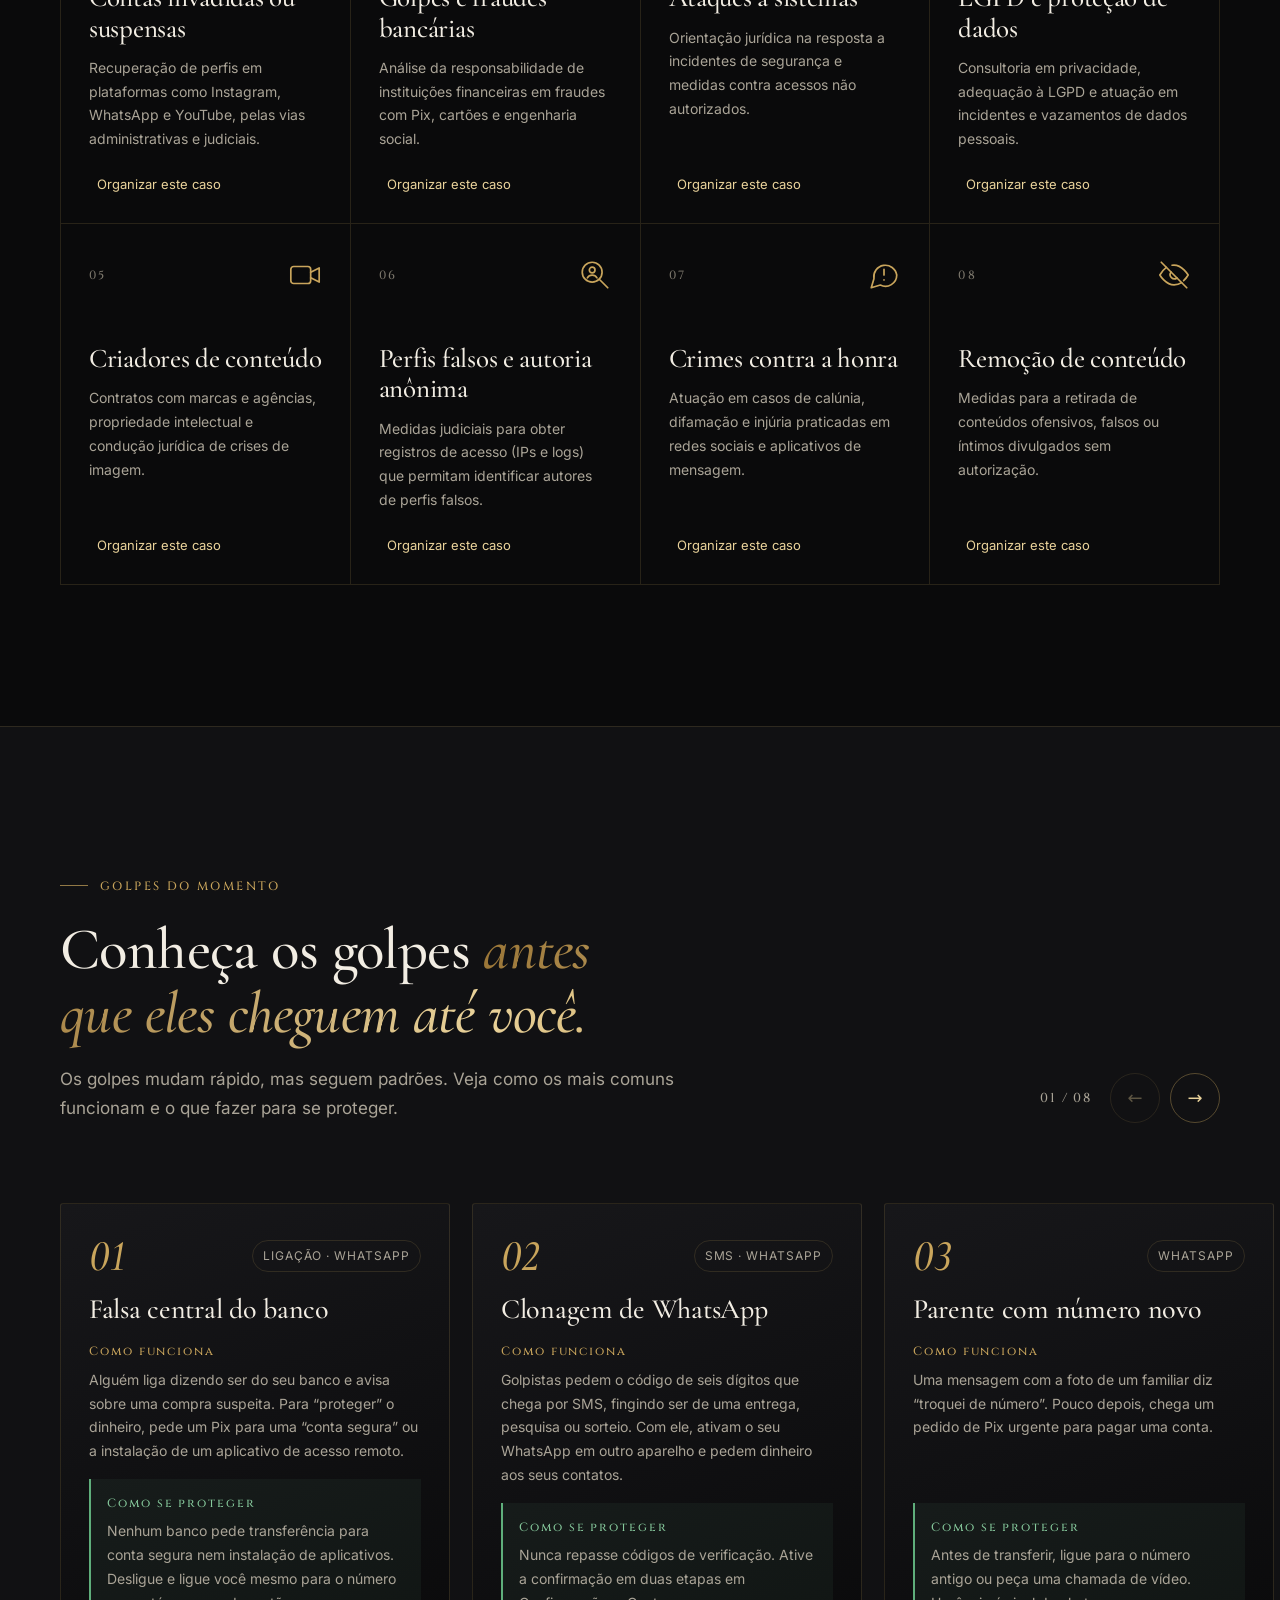
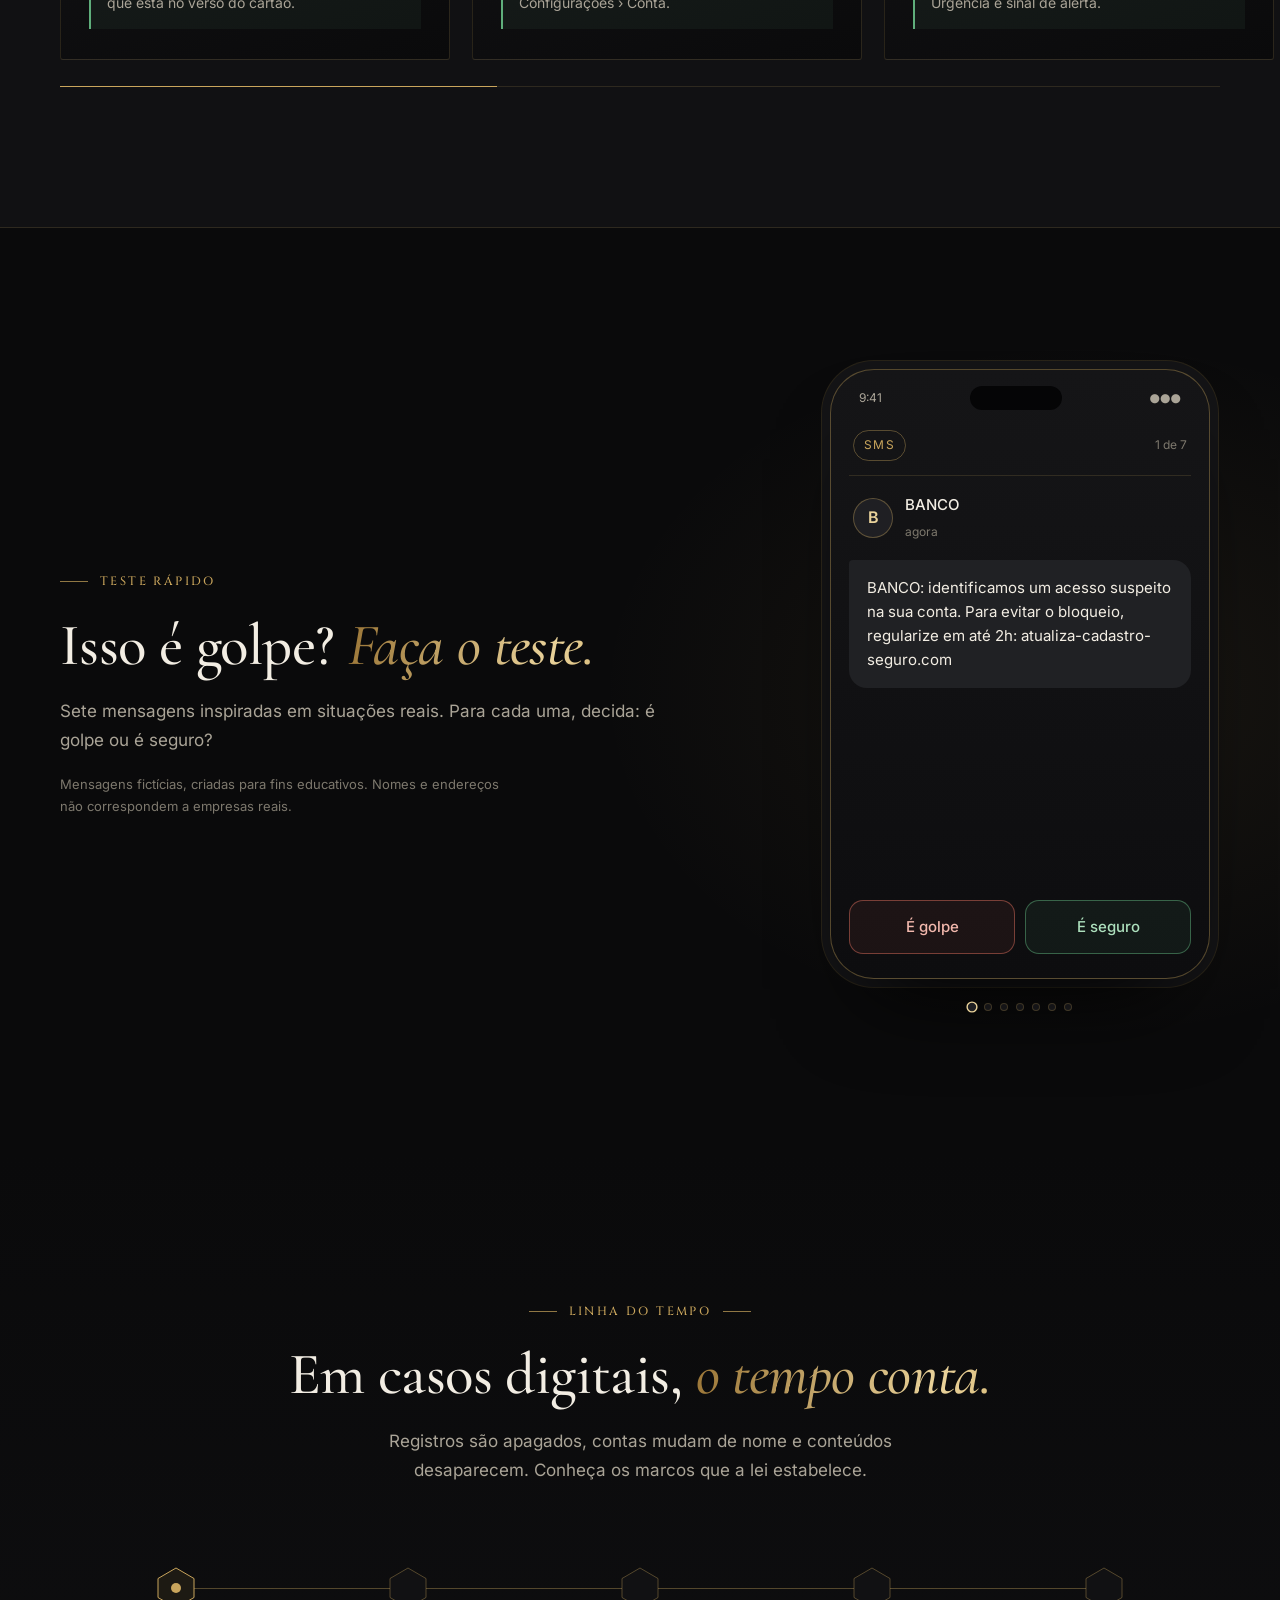
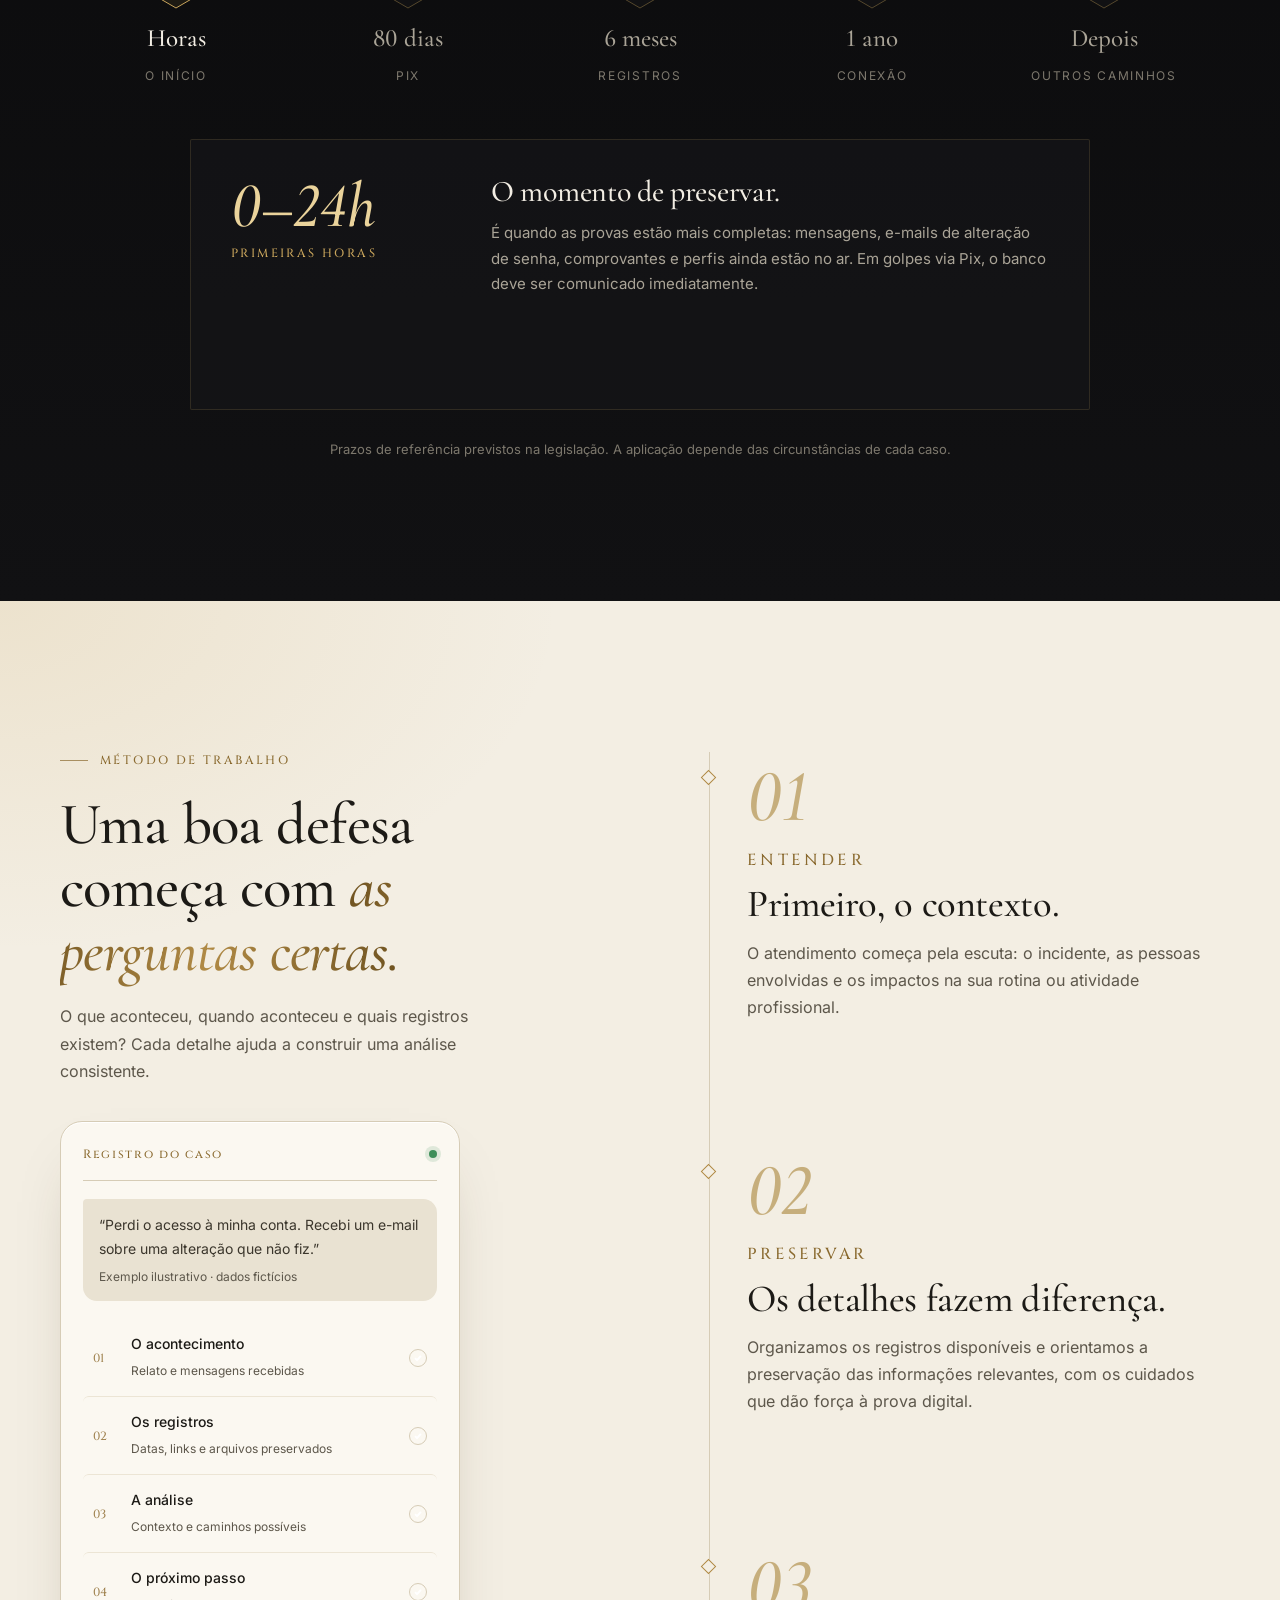
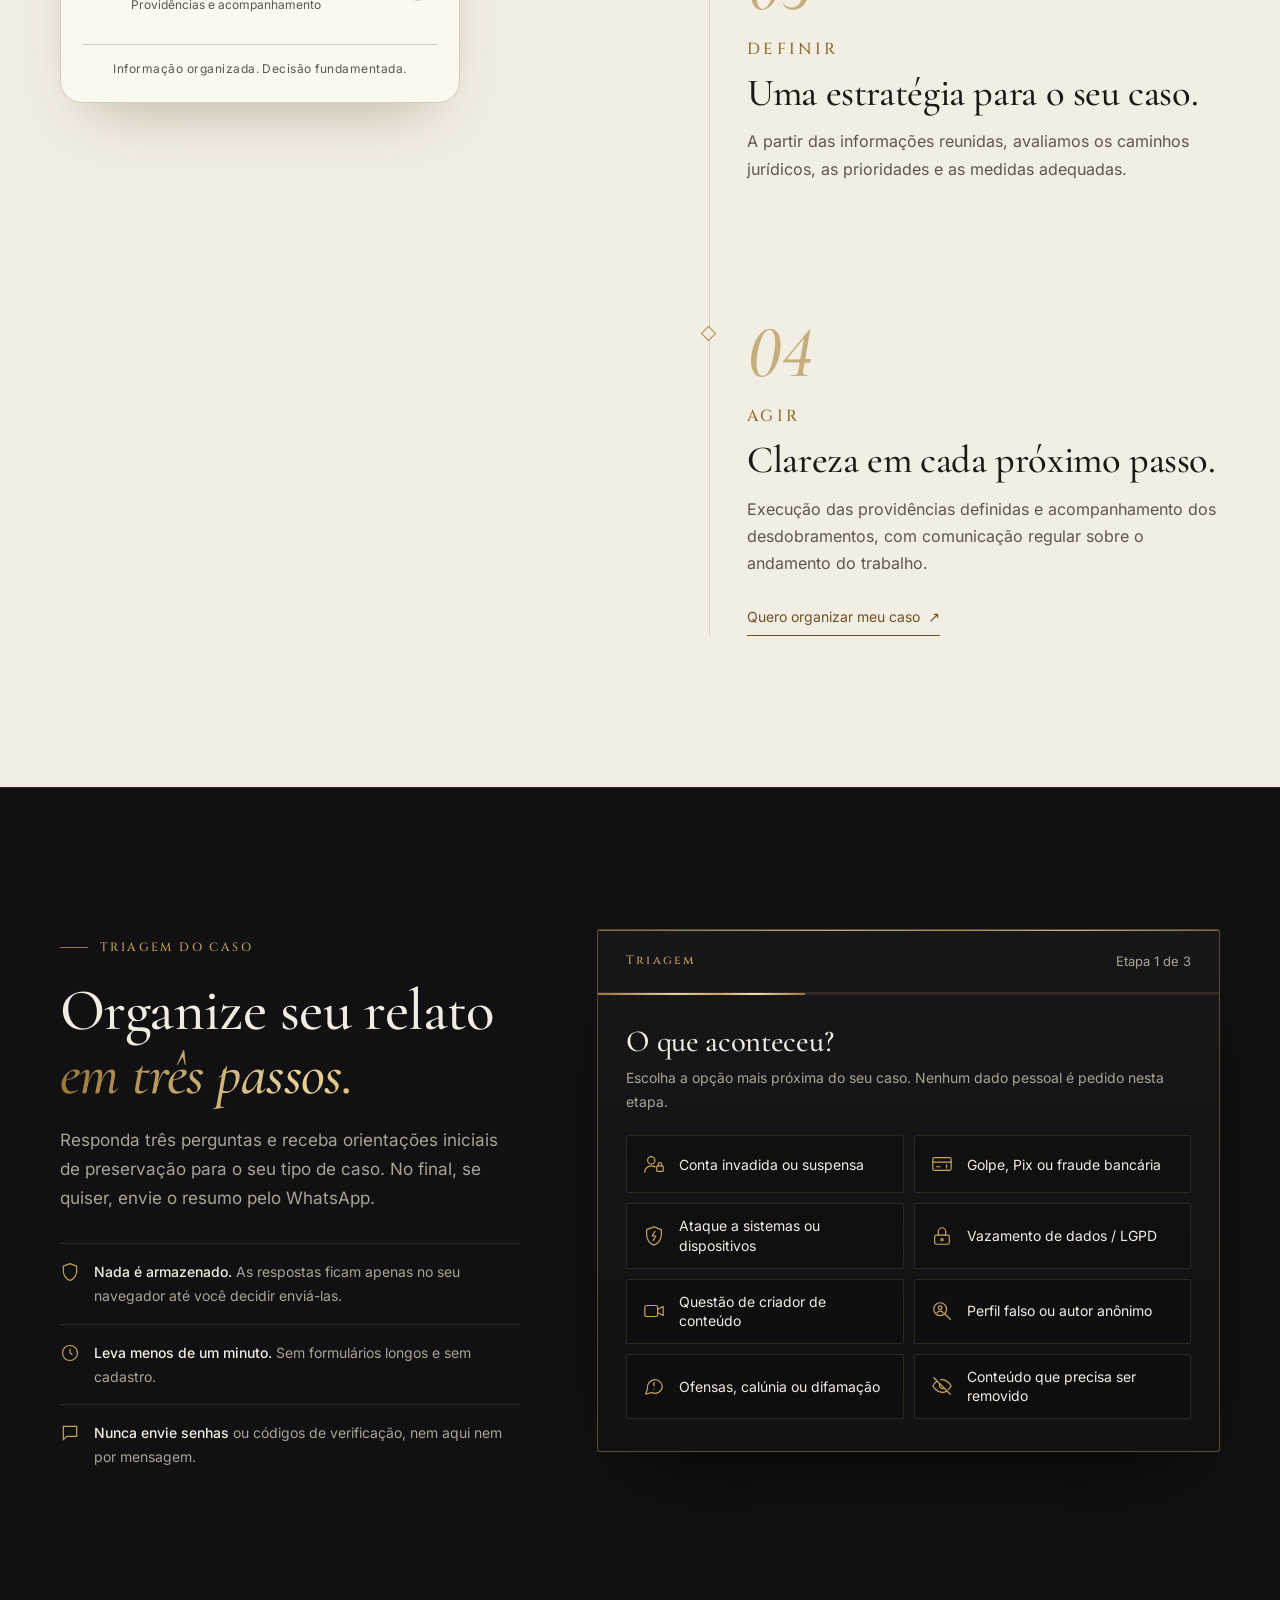
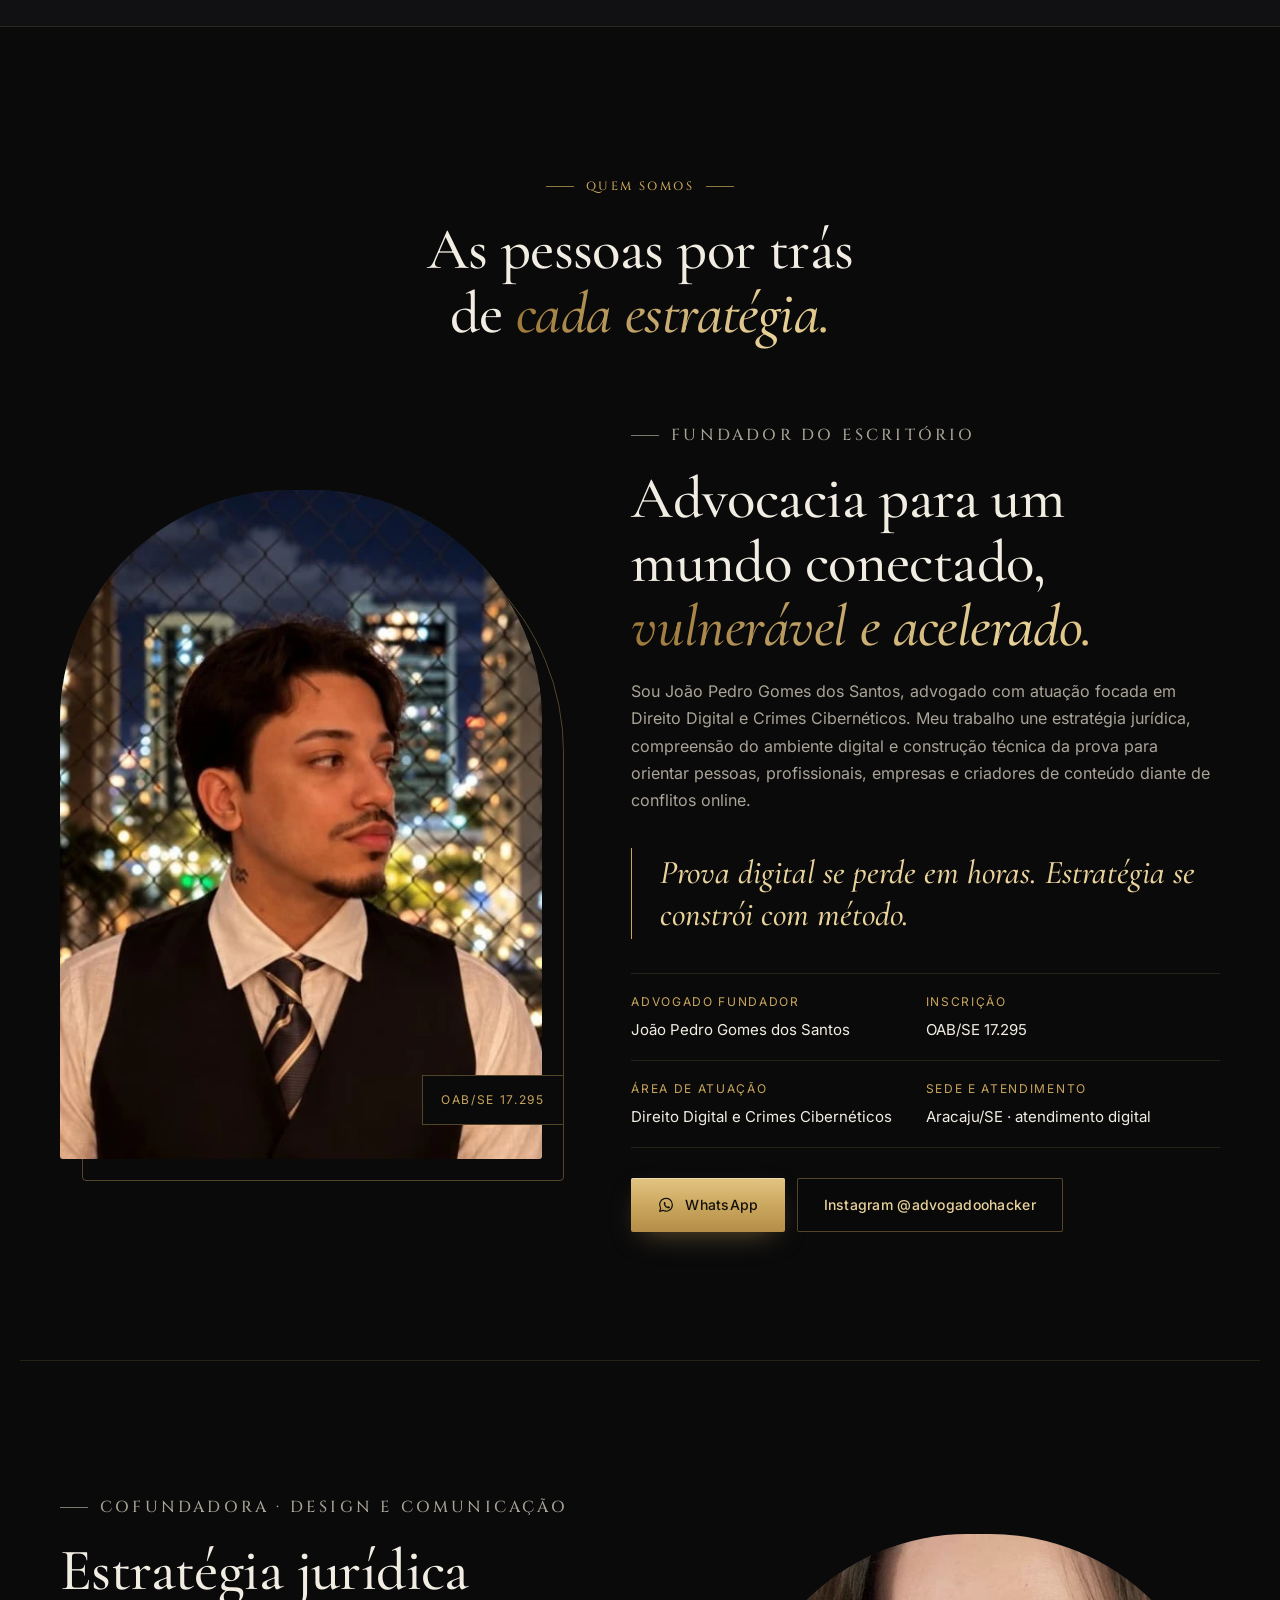
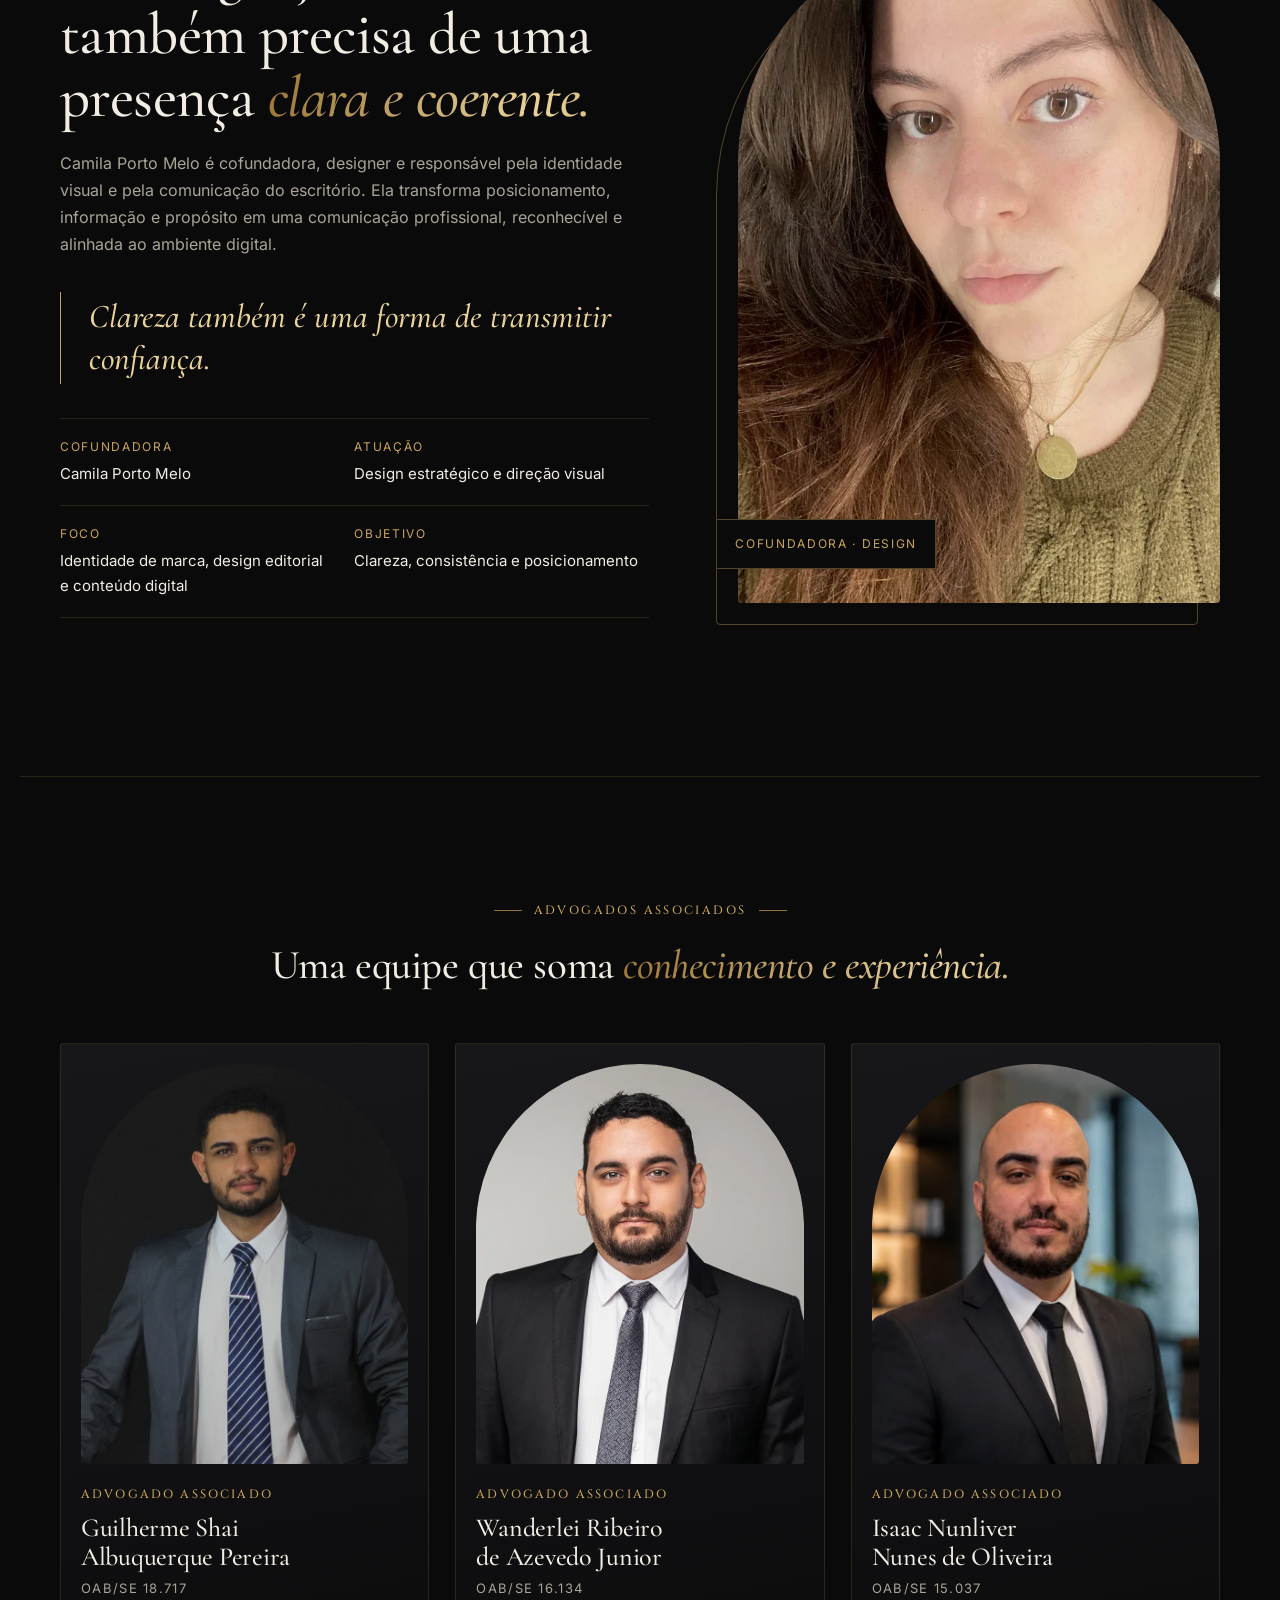
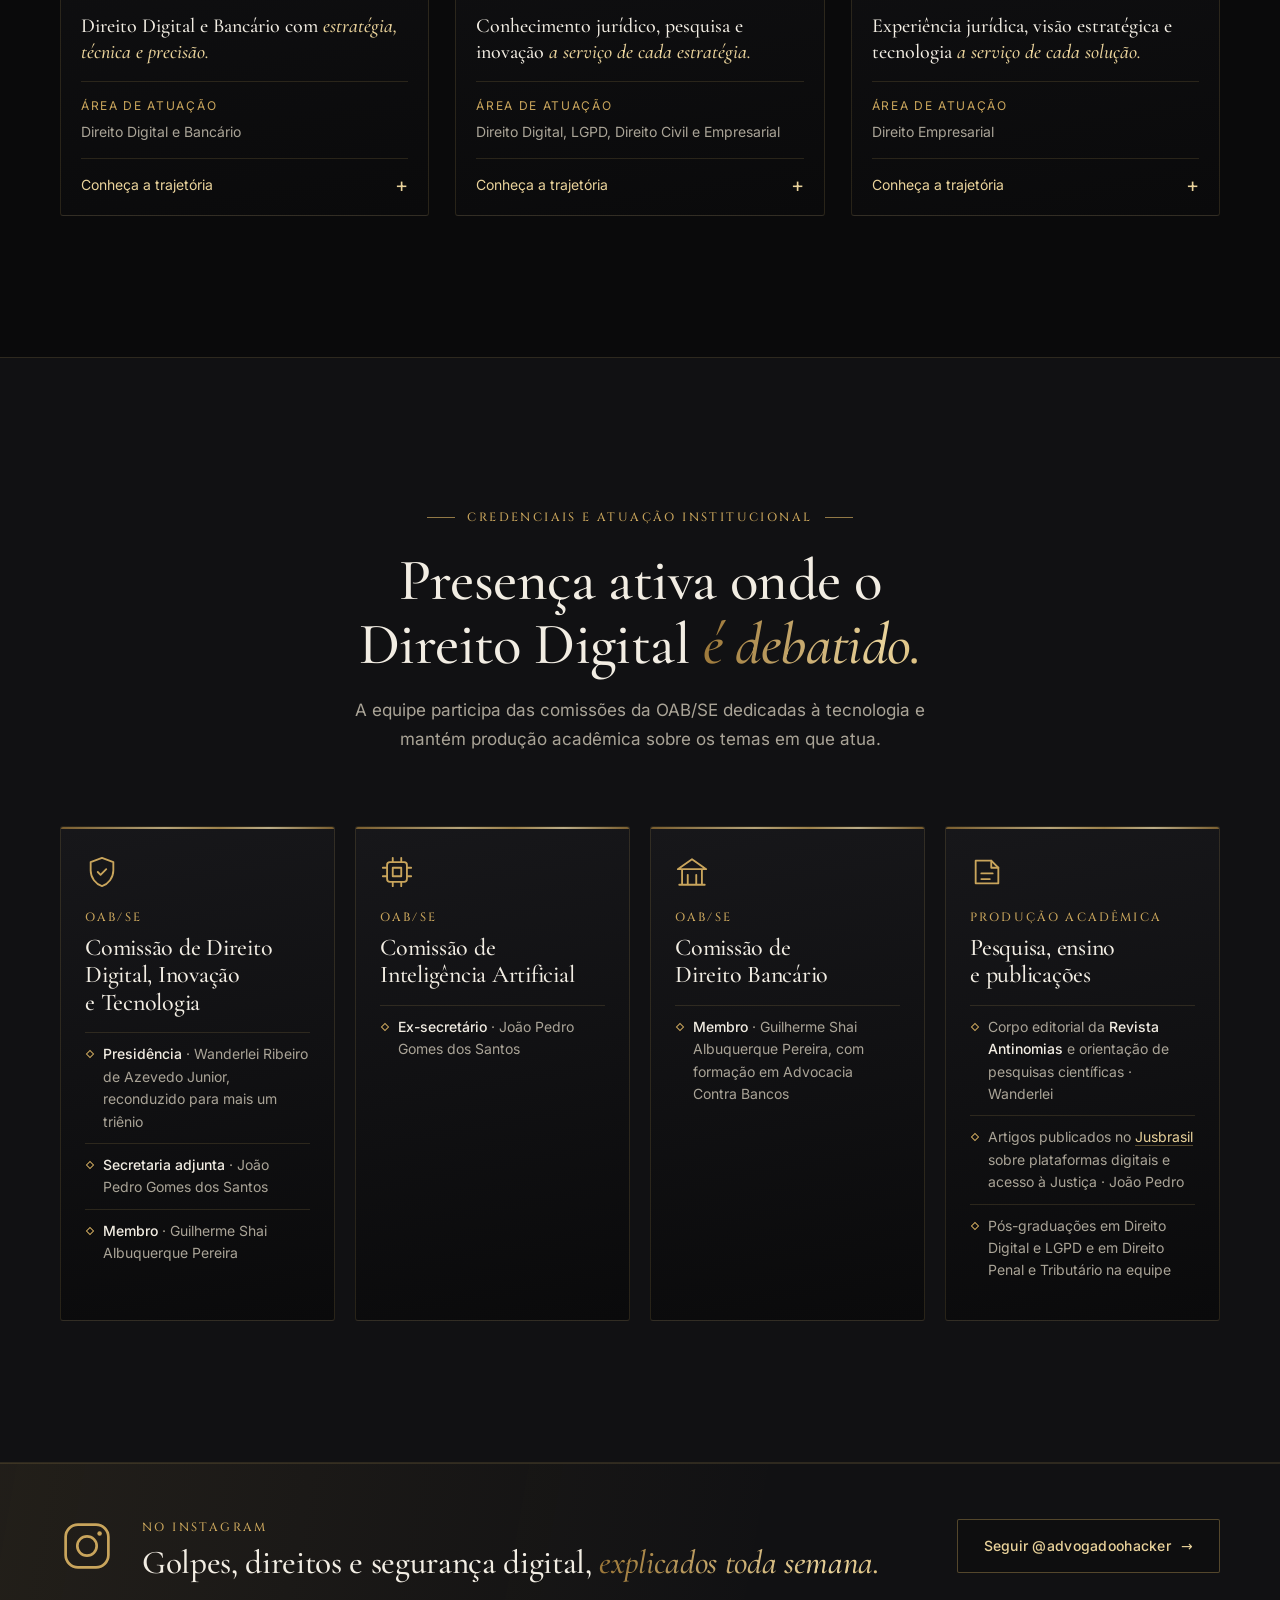
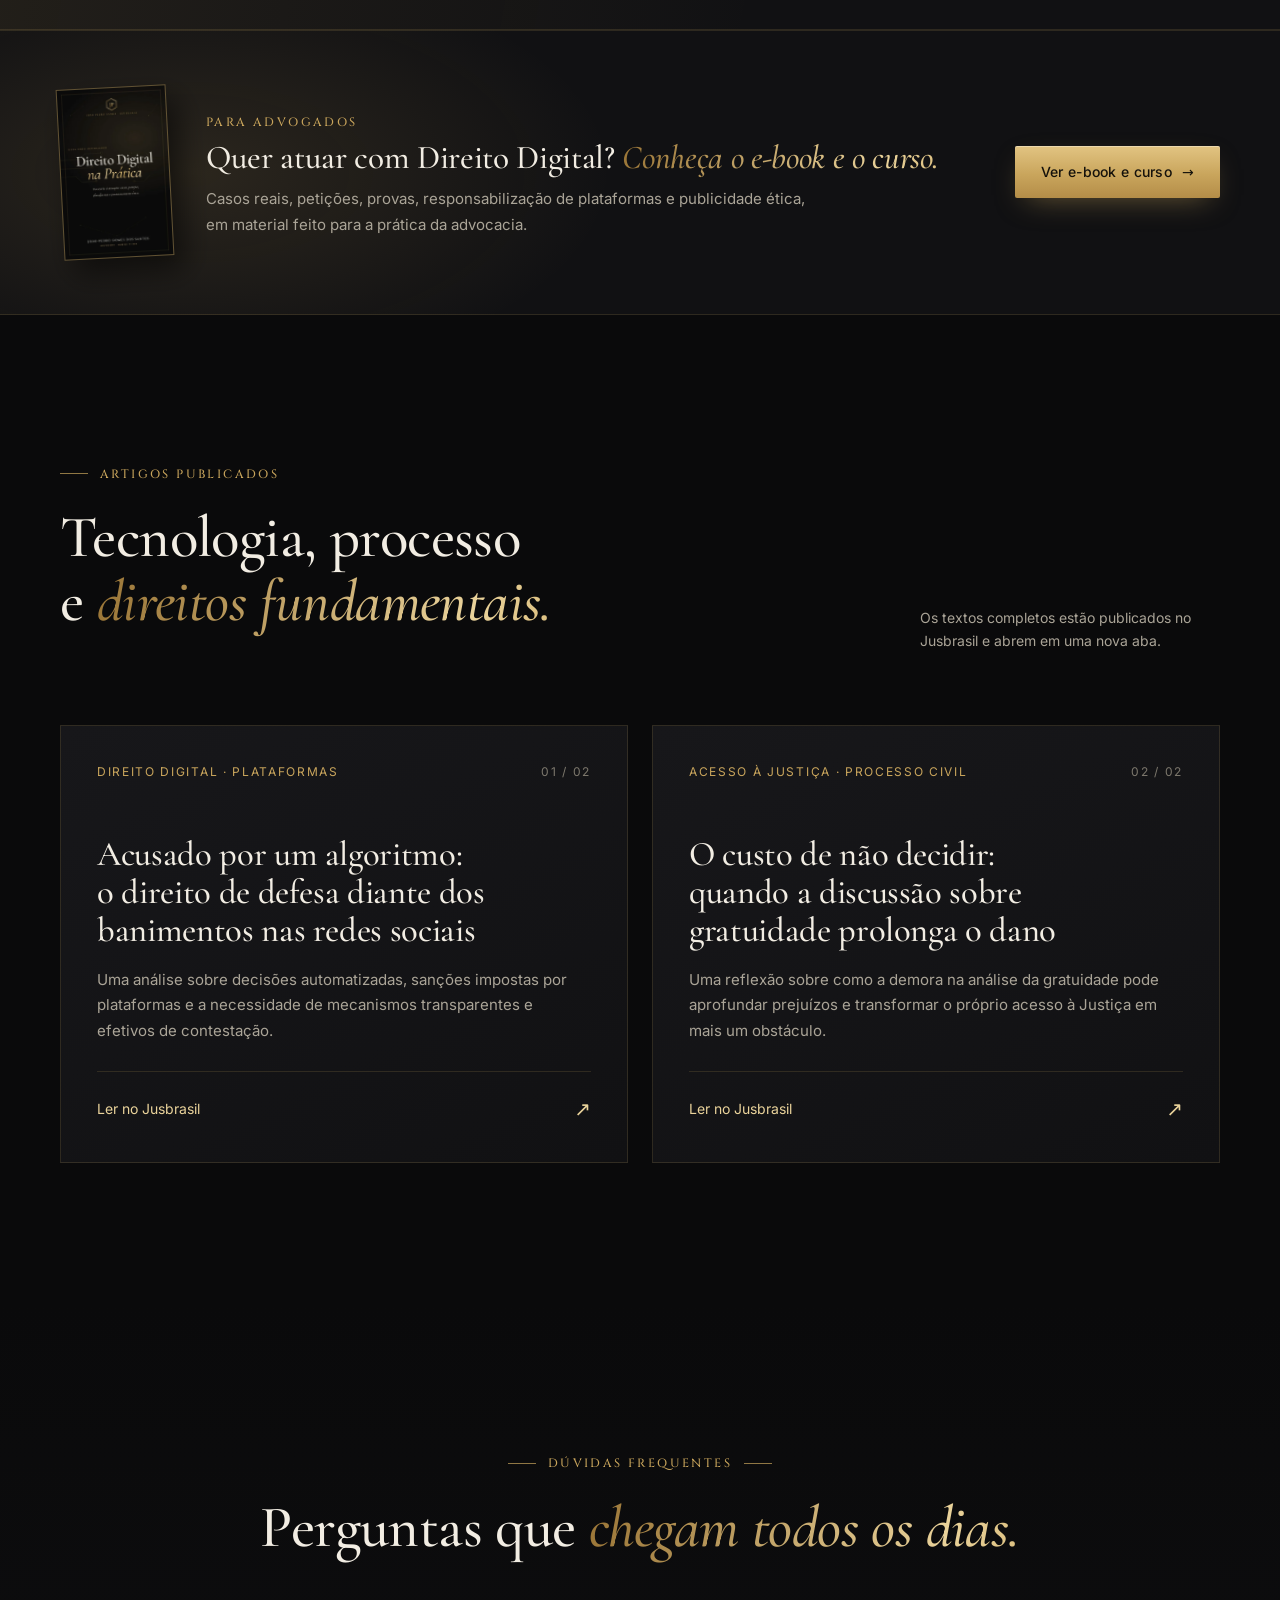
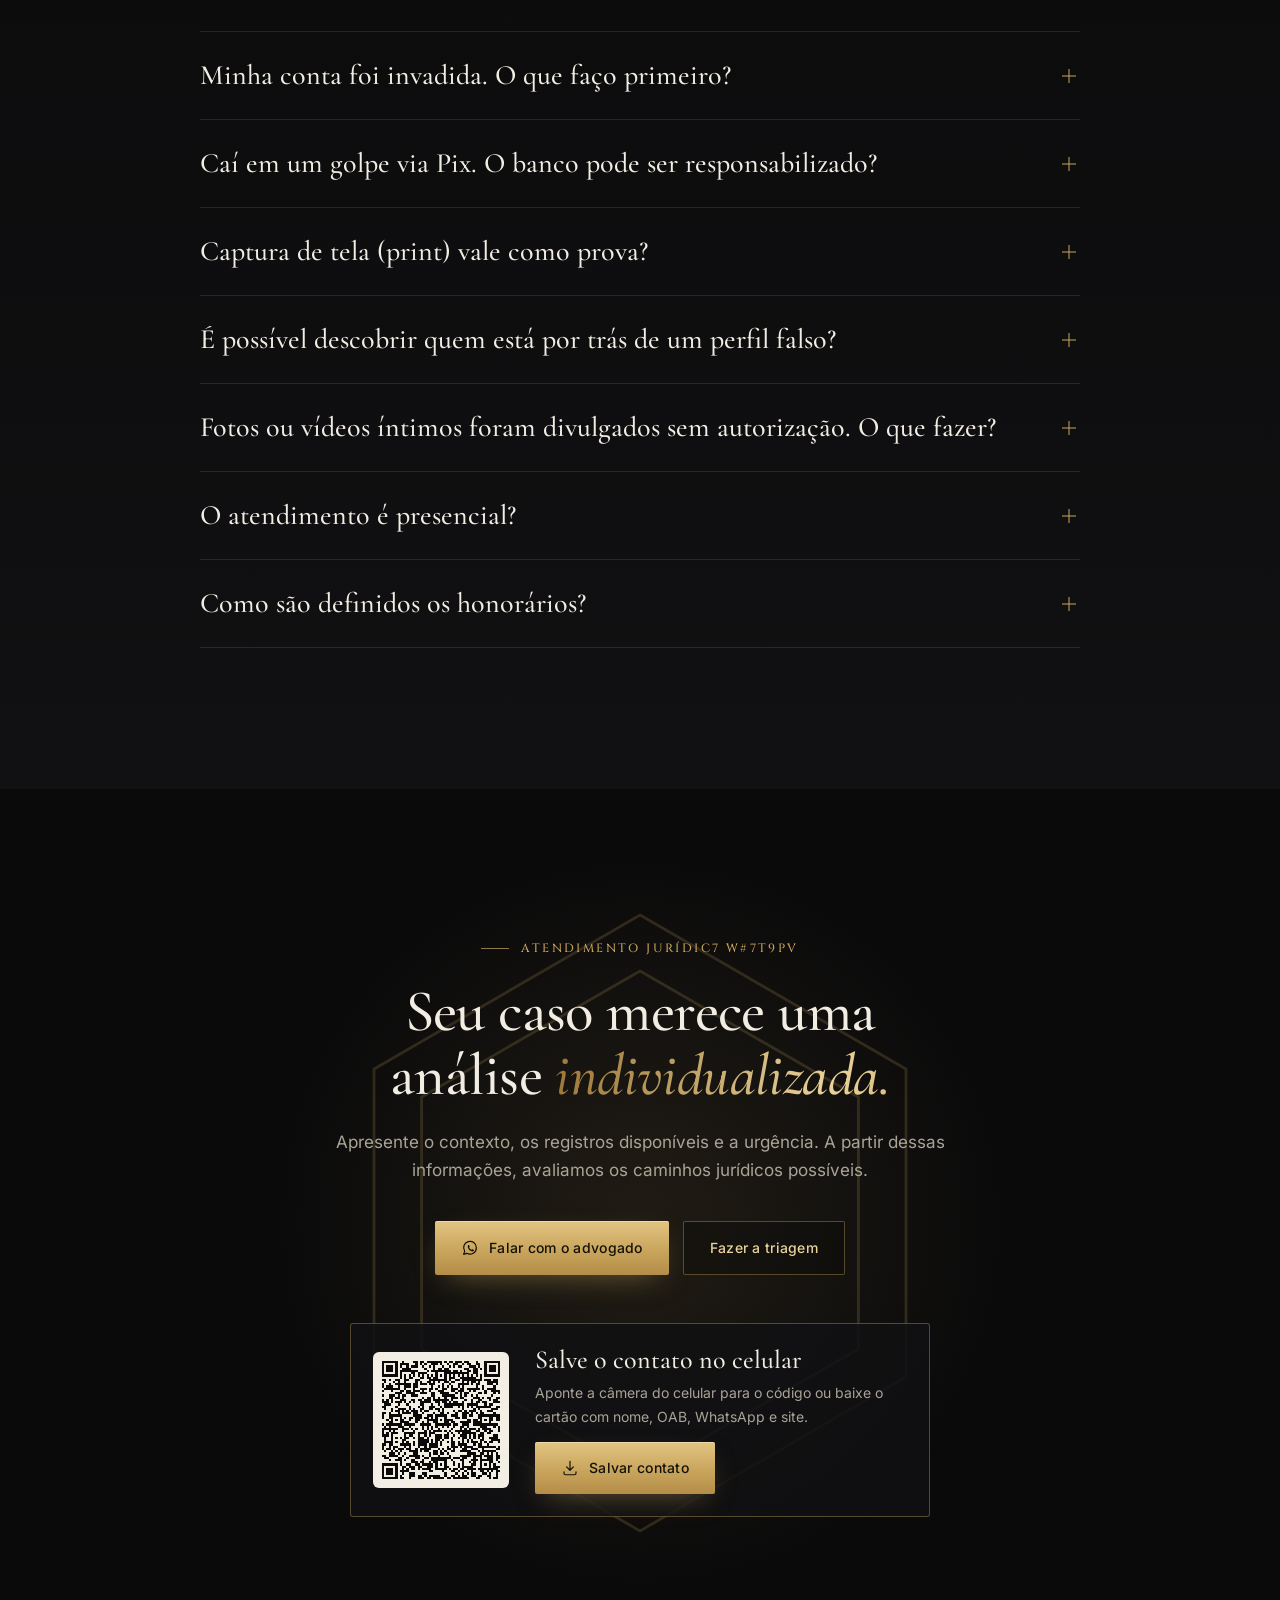
==== commit 431524e3: "Corrige cargos de João Pedro na OAB/SE (site e e-book) Secretário adjunto da Comissão de Direito Dig" ====
--- a/site-arquivo-unico/index.html
+++ b/site-arquivo-unico/index.html
@@ -1853,6 +1853,7 @@
             <h3>Comissão de Direito Digital, Inovação e Tecnologia</h3>
             <ul>
               <li><b>Presidência</b> · Wanderlei Ribeiro de Azevedo Junior, reconduzido para mais um triênio</li>
+              <li><b>Secretaria adjunta</b> · João Pedro Gomes dos Santos</li>
               <li><b>Membro</b> · Guilherme Shai Albuquerque Pereira</li>
             </ul>
           </article>
@@ -1861,7 +1862,7 @@
             <p class="cred-org">OAB/SE</p>
             <h3>Comissão de Inteligência Artificial</h3>
             <ul>
-              <li><b>Secretaria</b> · João Pedro Gomes dos Santos</li>
+              <li><b>Ex-secretário</b> · João Pedro Gomes dos Santos</li>
             </ul>
           </article>
           <article class="cred-card reveal" style="--i:2">
